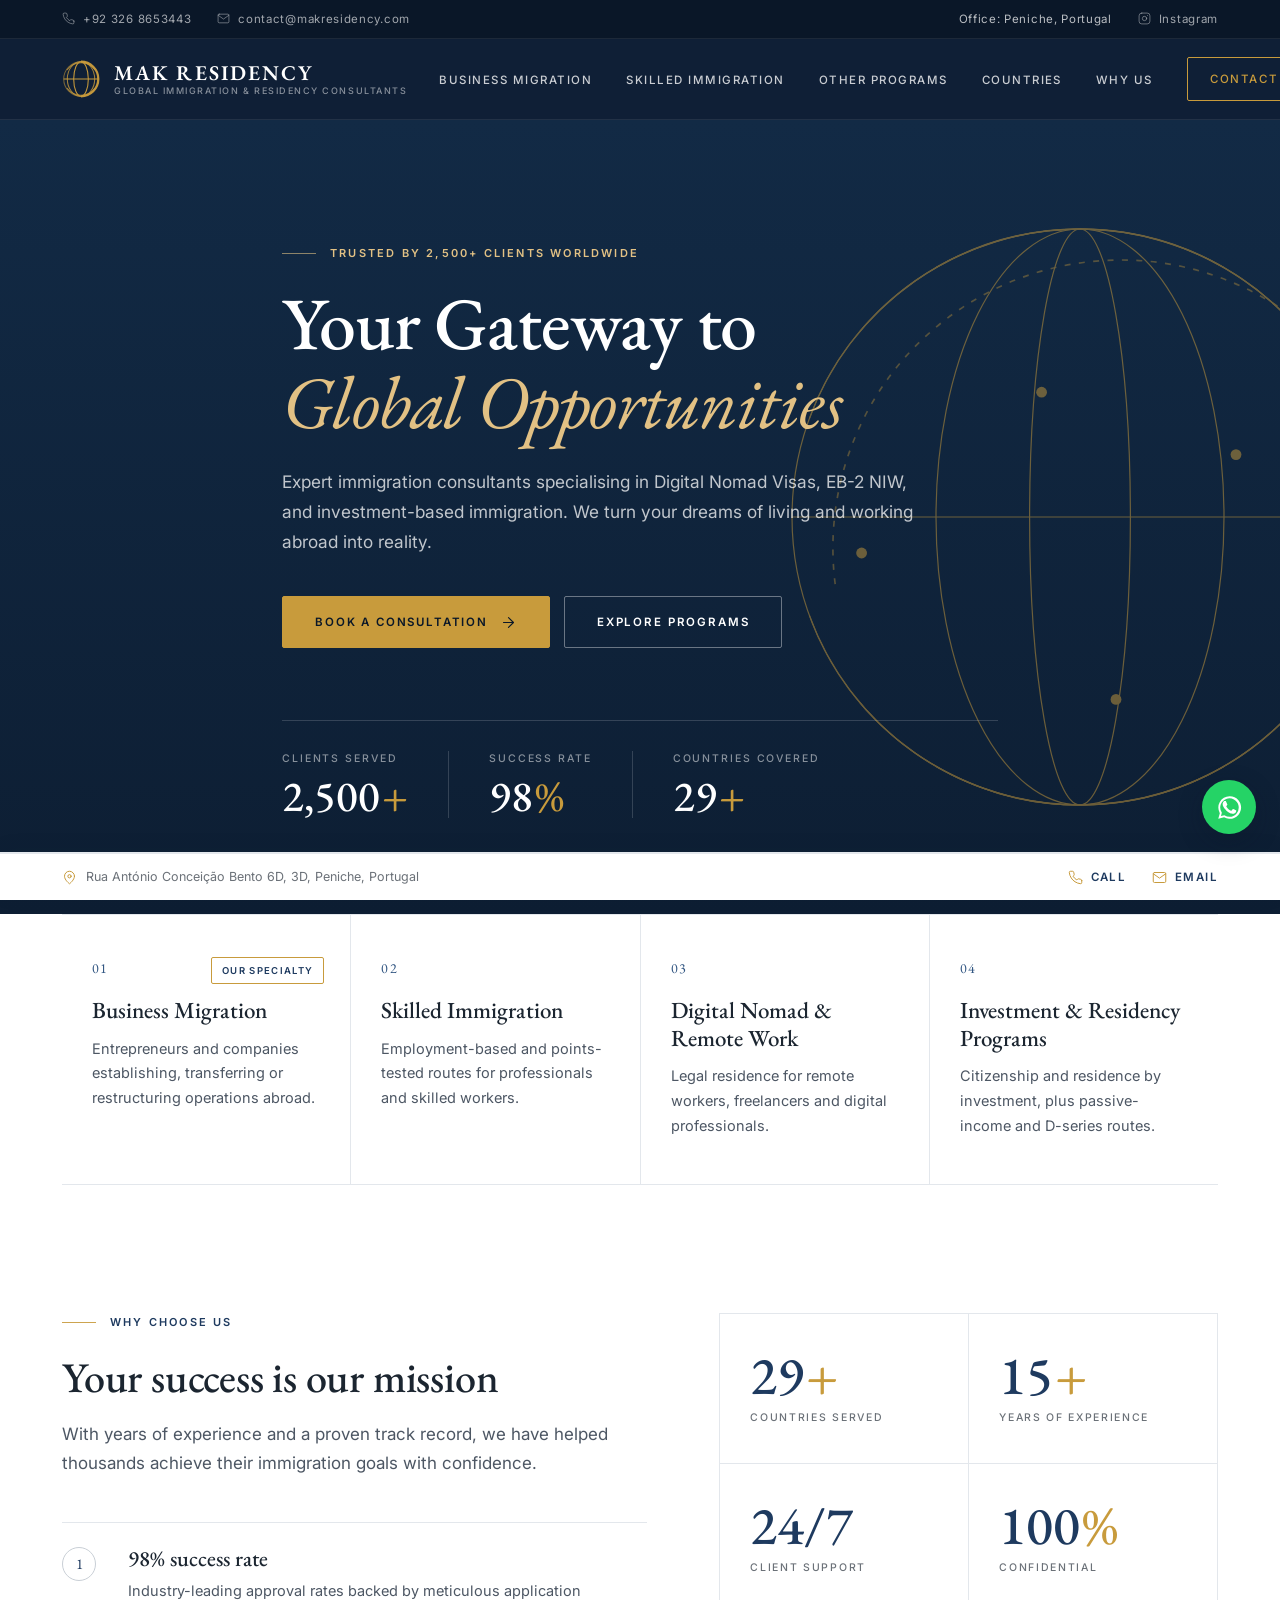
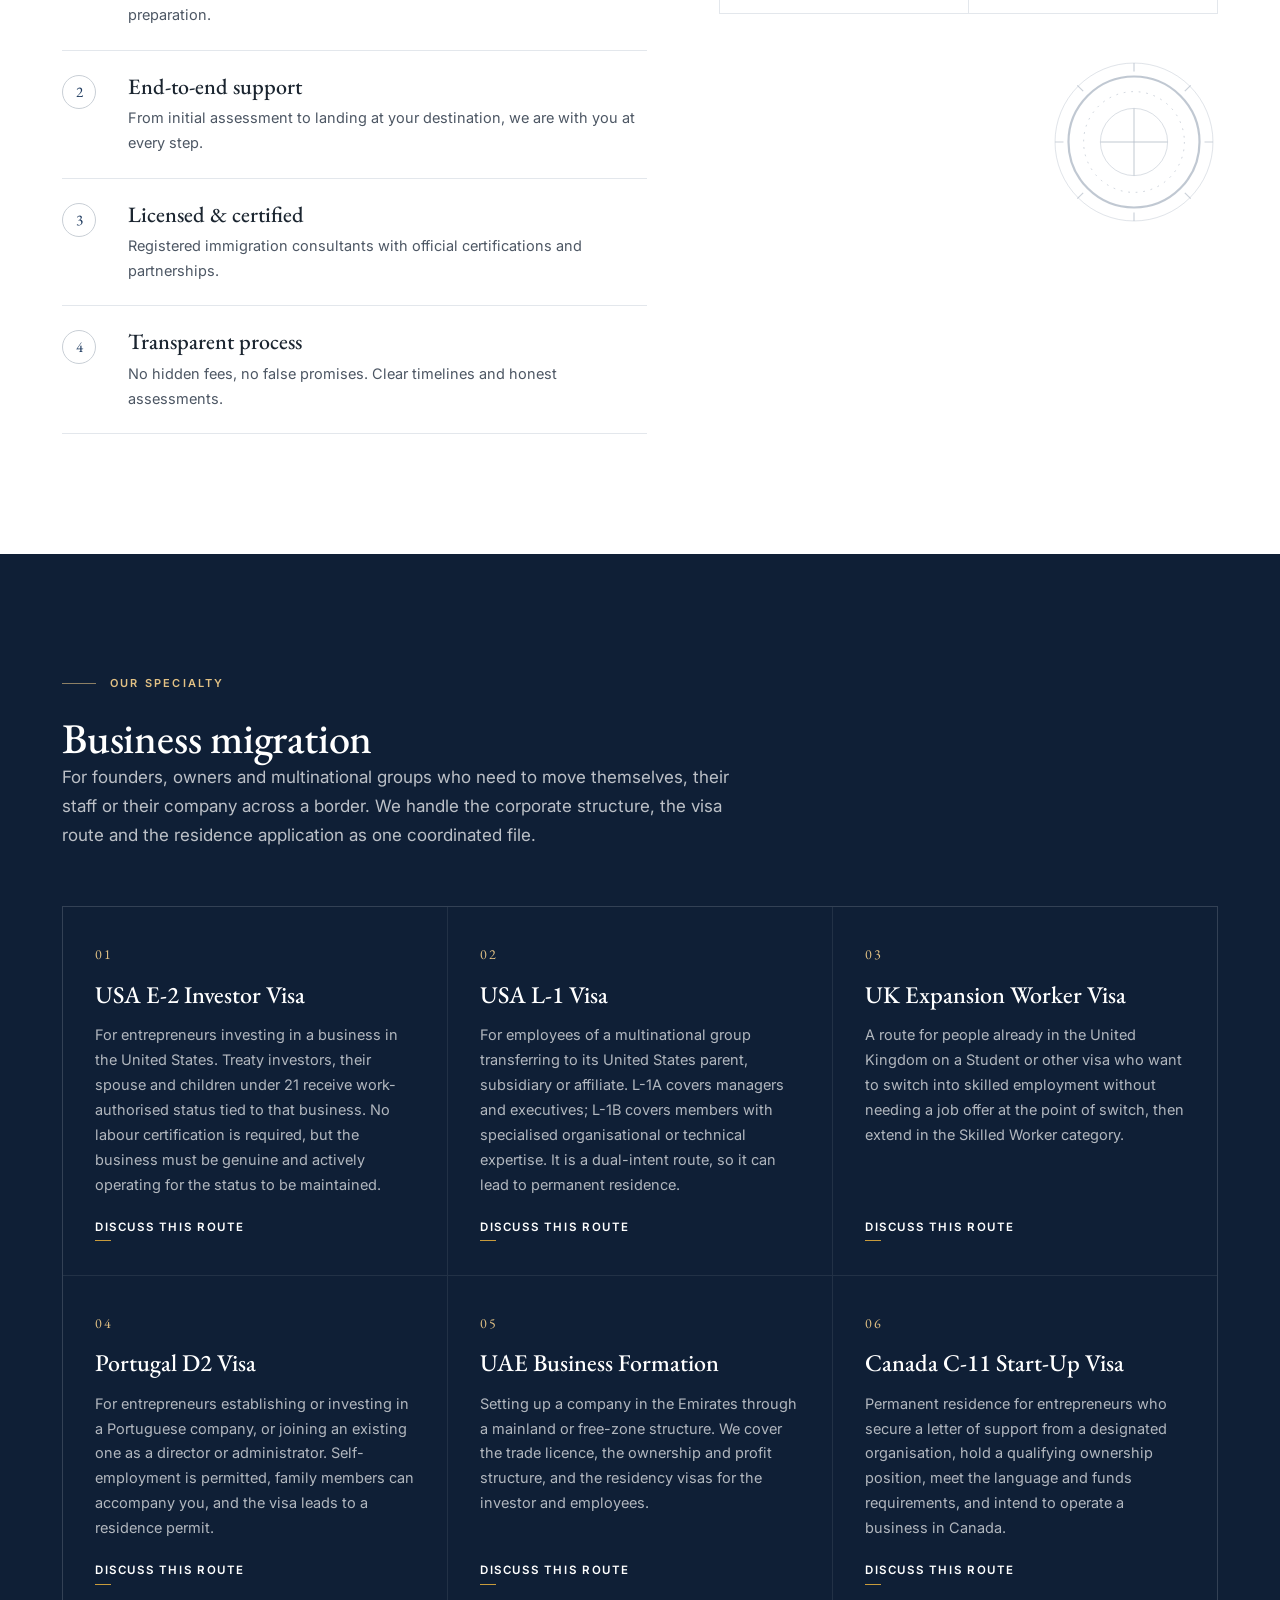
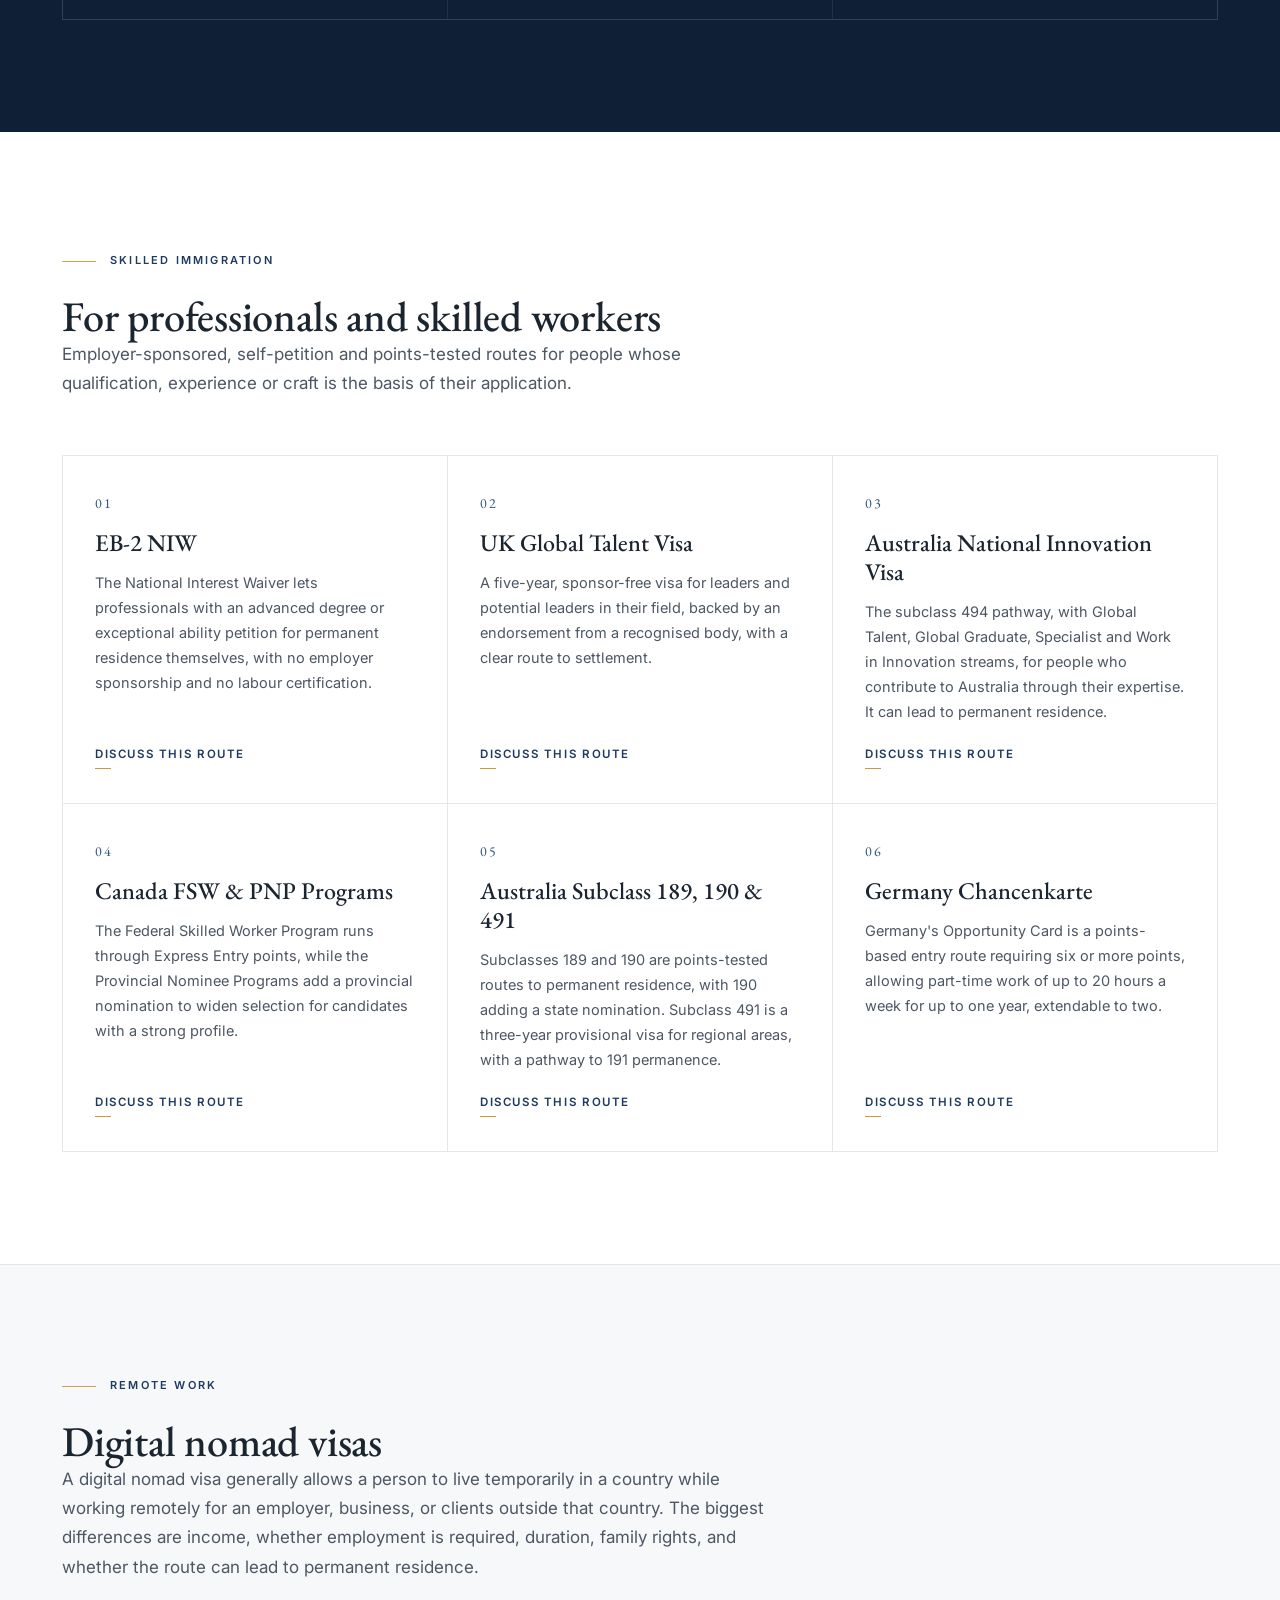
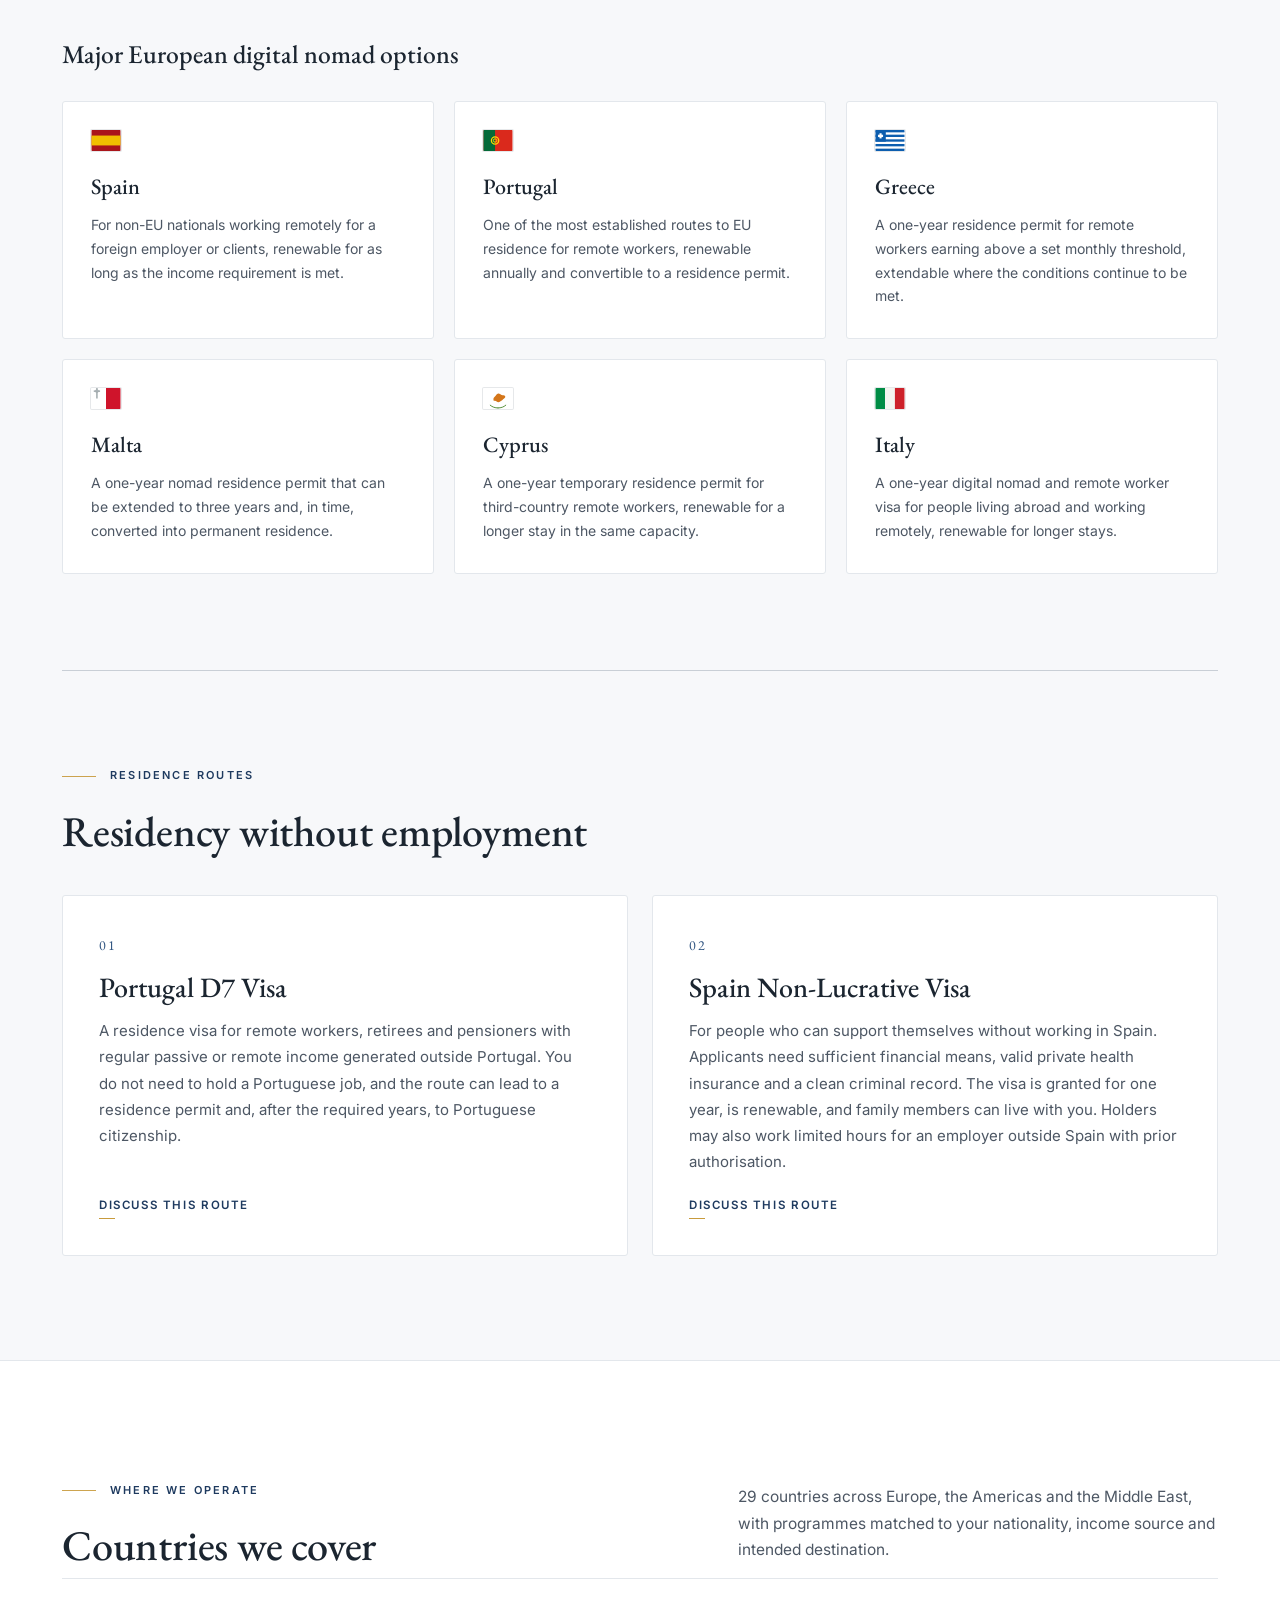
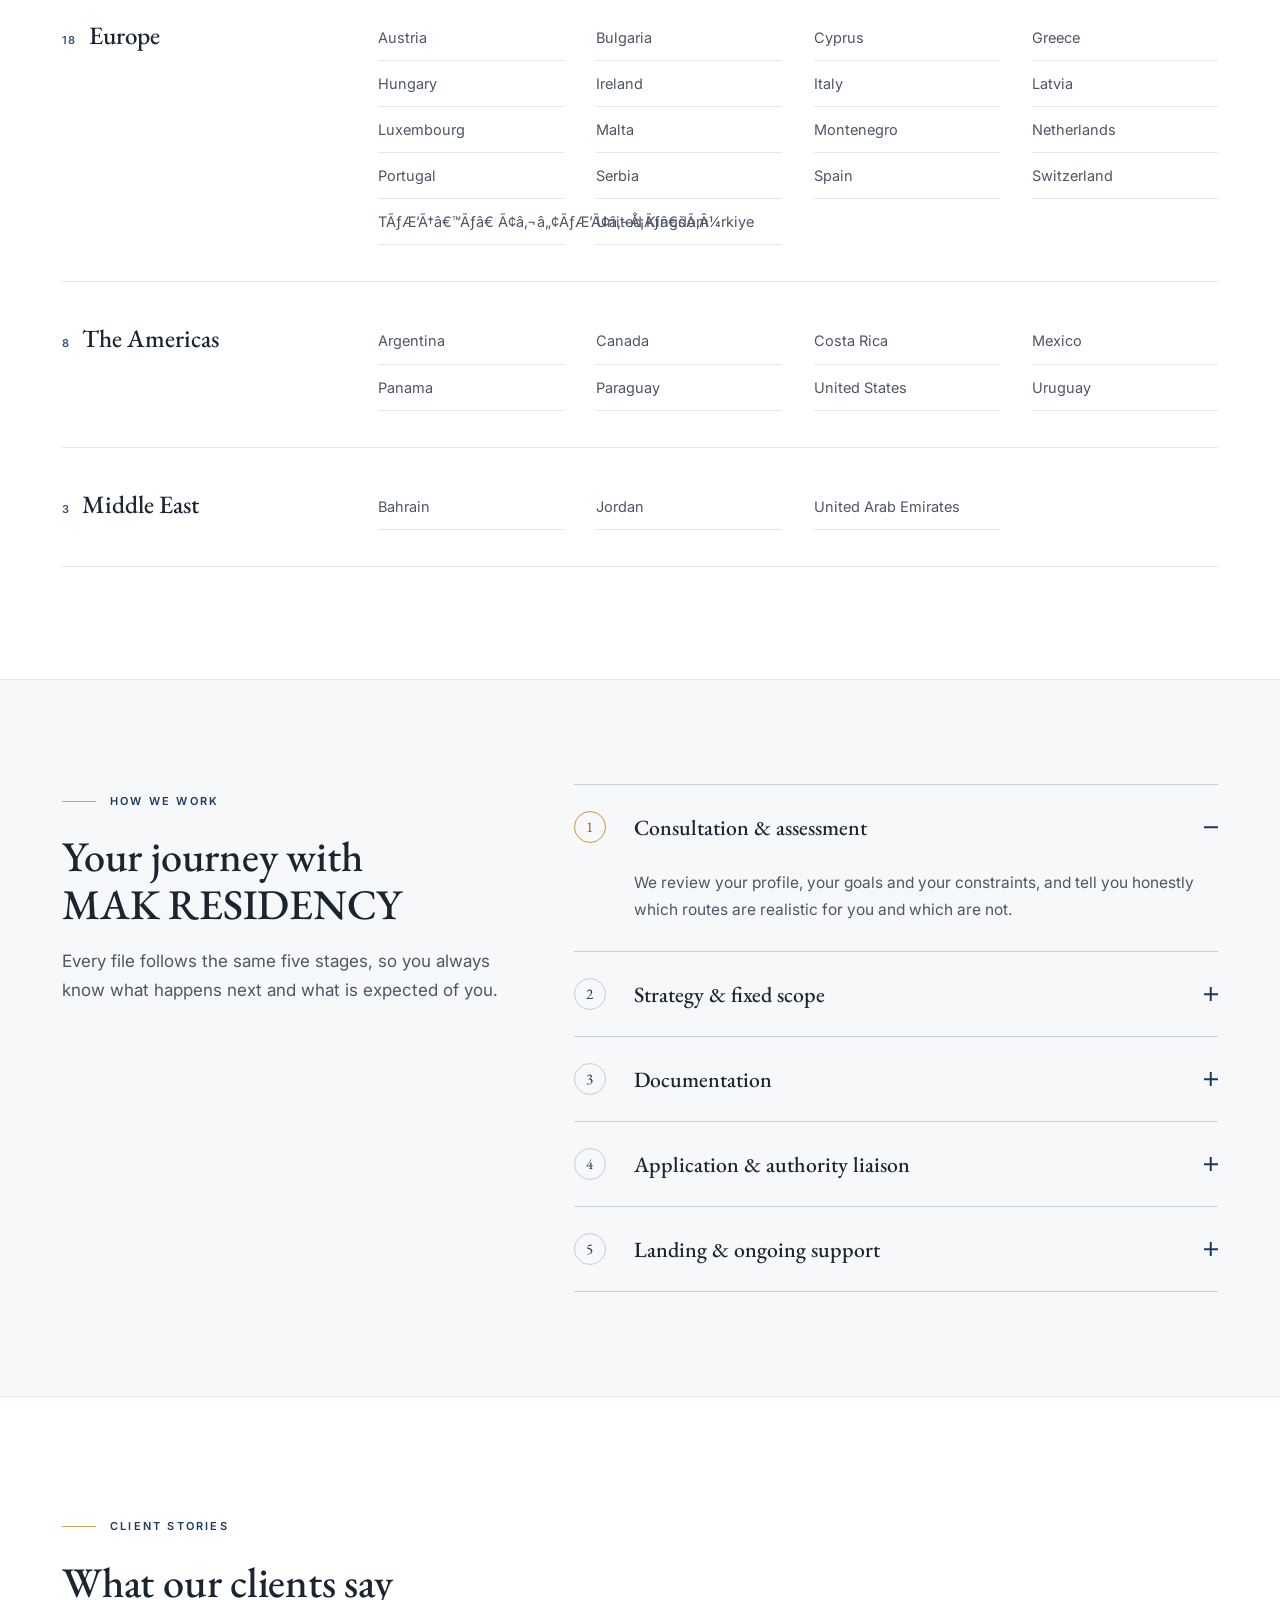
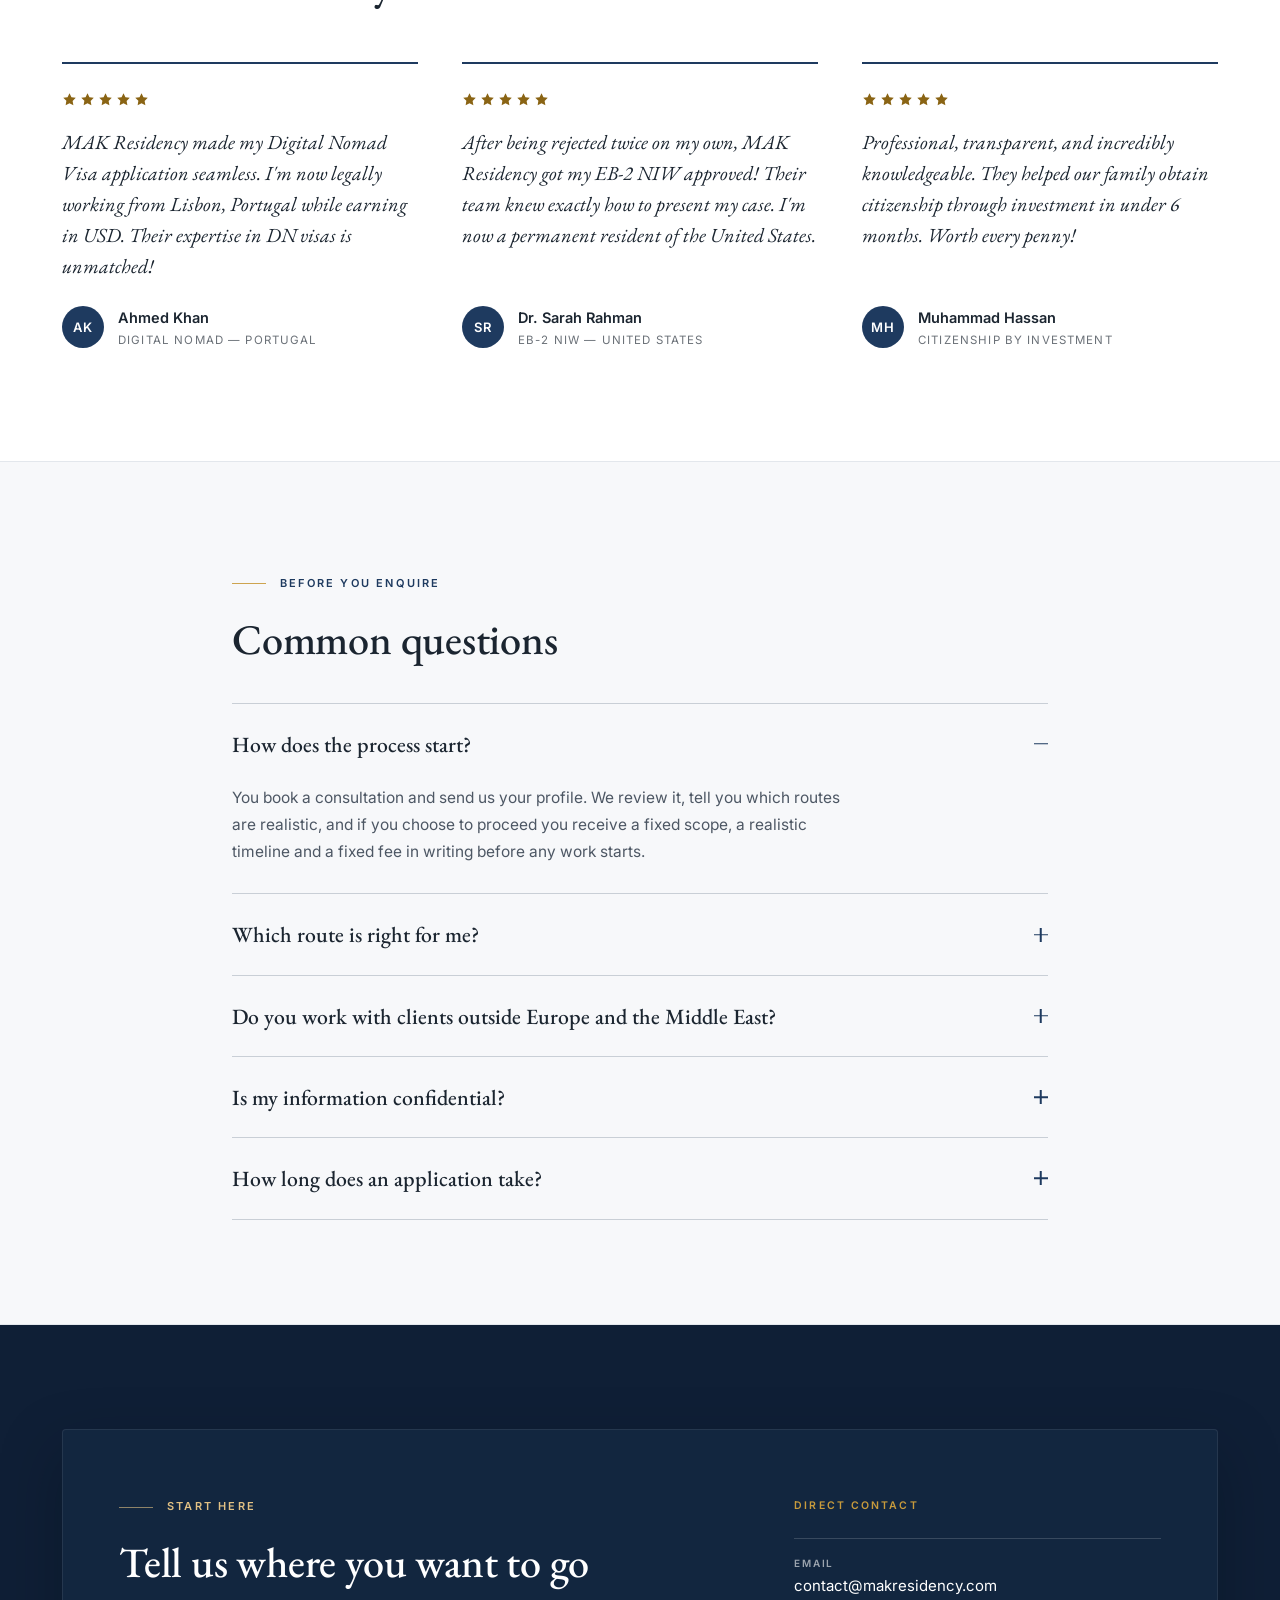
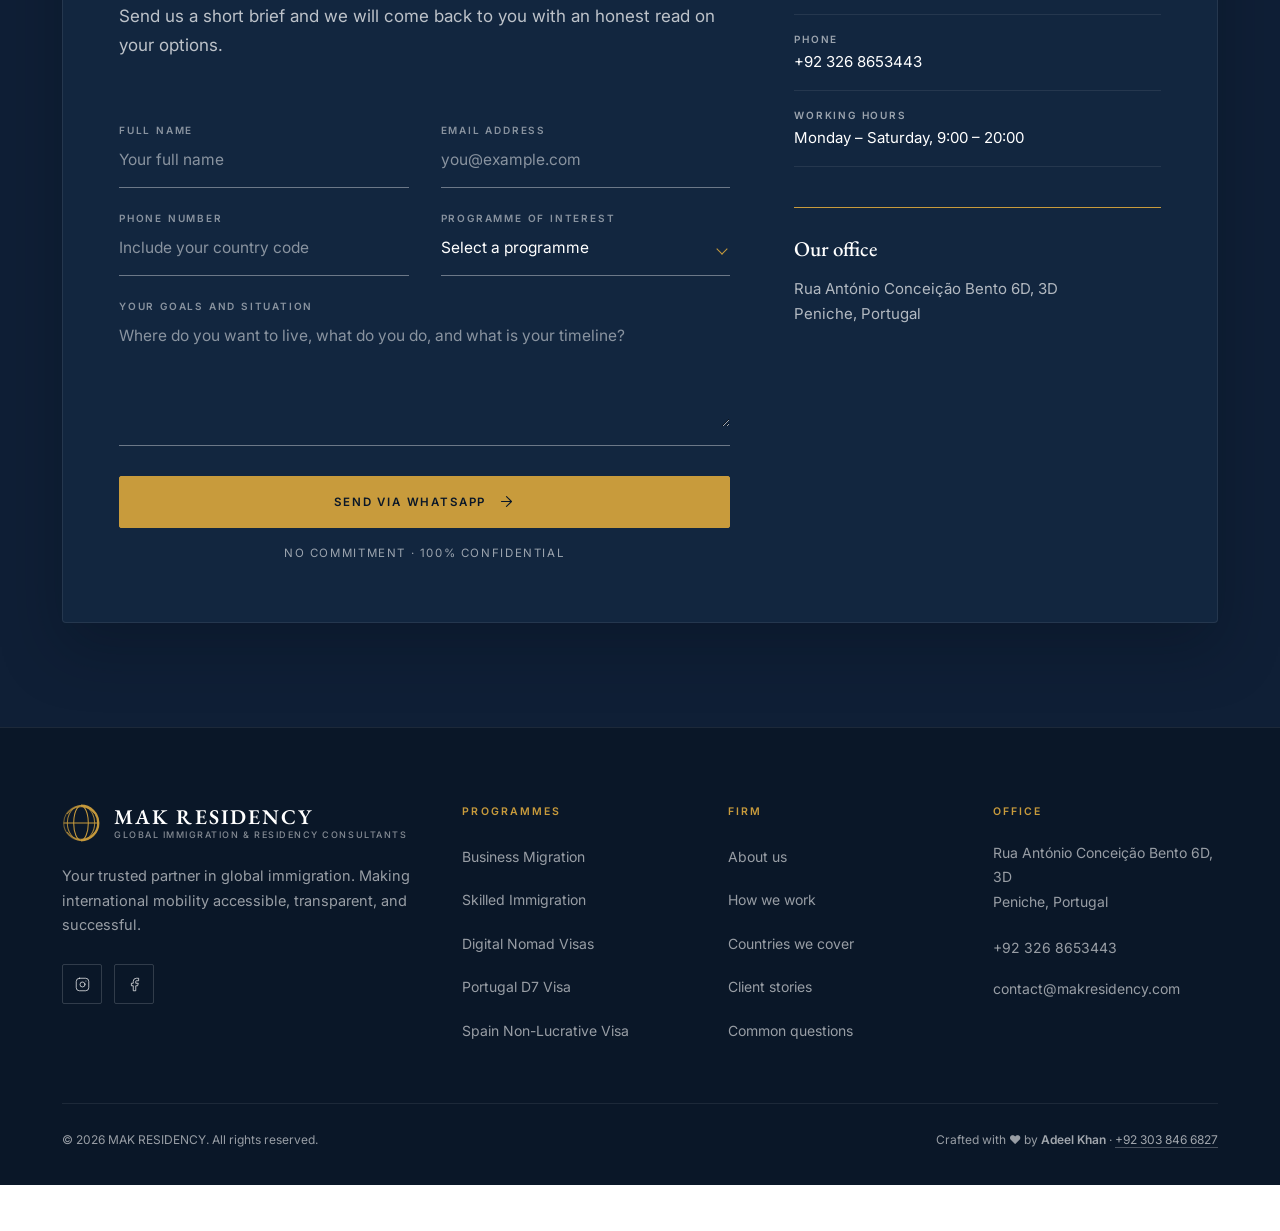
==== index.html @ 18092215 "Fix FAQ label wrapping and remove duplicate phone entry The FAQ triggers only had two children, so t" ====
<!DOCTYPE html>
<html lang="en">
<head>
    <meta charset="UTF-8">
    <meta name="viewport" content="width=device-width, initial-scale=1.0">

    <title>MAK RESIDENCY | Global Immigration &amp; Residency Consultants</title>
    <meta name="description" content="MAK RESIDENCY is a global immigration and residency consultancy. Business migration, skilled immigration, digital nomad visas and investment programmes across 29 countries.">
    <meta name="author" content="MAK RESIDENCY">
    <meta name="theme-color" content="#0f1f36">
    <link rel="canonical" href="https://makresidency.com/">

    <meta property="og:type" content="website">
    <meta property="og:site_name" content="MAK RESIDENCY">
    <meta property="og:title" content="MAK RESIDENCY | Global Immigration &amp; Residency Consultants">
    <meta property="og:description" content="Business migration, skilled immigration, digital nomad visas and investment programmes across 29 countries.">
    <meta property="og:url" content="https://makresidency.com/">
    <meta property="og:image" content="https://makresidency.com/assets/og-image.png">
    <meta property="og:image:width" content="1200">
    <meta property="og:image:height" content="630">
    <meta name="twitter:card" content="summary_large_image">
    <meta name="twitter:title" content="MAK RESIDENCY | Global Immigration &amp; Residency Consultants">
    <meta name="twitter:description" content="Business migration, skilled immigration, digital nomad visas and investment programmes across 29 countries.">
    <meta name="twitter:image" content="https://makresidency.com/assets/og-image.png">

    <link rel="preconnect" href="https://fonts.googleapis.com">
    <link rel="preconnect" href="https://fonts.gstatic.com" crossorigin>
    <link rel="stylesheet" href="https://fonts.googleapis.com/css2?family=EB+Garamond:ital,wght@0,400;0,500;0,600;0,700;1,400;1,500&family=Inter:wght@300;400;500;600;700&display=swap">
    <link rel="stylesheet" href="styles.css">
    <link rel="icon" type="image/svg+xml" href="data:image/svg+xml,%3Csvg xmlns='http://www.w3.org/2000/svg' viewBox='0 0 64 64'%3E%3Crect width='64' height='64' fill='%230F1F36'/%3E%3Cg fill='none' stroke='%23C89B3C' stroke-width='2.4'%3E%3Ccircle cx='32' cy='32' r='18'/%3E%3Cellipse cx='32' cy='32' rx='7.6' ry='18'/%3E%3Cpath d='M14 32h36'/%3E%3C/g%3E%3C/svg%3E">

    <script>document.documentElement.className += ' js';</script>
</head>
<body>

<a class="skip-link" href="#main">Skip to content</a>

<!-- ========================= Flag sprite ========================= -->
<svg class="svg-sprite" aria-hidden="true" focusable="false" xmlns="http://www.w3.org/2000/svg">
    <symbol id="flag-es" viewBox="0 0 28 20">
        <rect width="28" height="20" fill="#AA151B"/><rect y="5.3" width="28" height="9.4" fill="#F1BF00"/>
    </symbol>
    <symbol id="flag-pt" viewBox="0 0 28 20">
        <rect width="28" height="20" fill="#DA291C"/><rect width="11.2" height="20" fill="#046A38"/>
        <circle cx="11.2" cy="10" r="3.5" fill="none" stroke="#FFD700" stroke-width="1.2"/>
        <circle cx="11.2" cy="10" r="1.6" fill="none" stroke="#FFD700" stroke-width=".9"/>
    </symbol>
    <symbol id="flag-gr" viewBox="0 0 28 20">
        <rect width="28" height="20" fill="#FFFFFF"/>
        <g fill="#0D5EAF">
            <rect y="0" width="28" height="2.23"/><rect y="4.44" width="28" height="2.23"/>
            <rect y="8.89" width="28" height="2.23"/><rect y="13.33" width="28" height="2.23"/>
            <rect y="17.78" width="28" height="2.22"/><rect width="10" height="11.11"/>
        </g>
        <rect x="4" y="3.11" width="2" height="4.89" fill="#FFFFFF"/>
        <rect x="2.61" y="4.5" width="4.78" height="2.22" fill="#FFFFFF"/>
    </symbol>
    <symbol id="flag-mt" viewBox="0 0 28 20">
        <rect width="14" height="20" fill="#FFFFFF"/><rect x="14" width="14" height="20" fill="#CF142B"/>
        <g fill="#A5AEB1"><rect x="4.6" width="1.5" height="10"/><rect x="2.35" y="2.25" width="6" height="1.5"/></g>
        <circle cx="5.35" cy="3" r="1.45" fill="none" stroke="#A5AEB1" stroke-width=".7"/>
    </symbol>
    <symbol id="flag-cy" viewBox="0 0 28 20">
        <rect width="28" height="20" fill="#FFFFFF"/>
        <path d="M10.1 12.4c-.9-1.5-.5-3.3 1-4.3 1.1-.8 1.2-2 2.6-2.6 1.5-.6 2.4.7 3.7 1.2 1.2.5 2.6-.1 3.3 1 .6 1-.1 2-.9 2.4-1 .5-1.2 1.4-2.2 1.9-1.1.5-2 1.5-3.2 1.5-1.4 0-2-1.3-3.4-1.4-.3 0-.6.1-.9.3z" fill="#D4761A"/>
        <g fill="none" stroke="#4E8B31" stroke-width=".9" stroke-linecap="round">
            <path d="M6.6 16.4c2 1.7 4.4 2.6 7.4 2.6"/><path d="M21.4 16.4c-2 1.7-4.4 2.6-7.4 2.6"/>
        </g>
    </symbol>
    <symbol id="flag-it" viewBox="0 0 28 20">
        <rect width="9.34" height="20" fill="#008C45"/><rect x="9.33" width="9.34" height="20" fill="#F4F5F0"/><rect x="18.67" width="9.33" height="20" fill="#CD212A"/>
    </symbol>
</svg>

<!-- ========================= Header ========================= -->
<header class="site-header" id="siteHeader">
    <div class="utility-bar">
        <div class="container utility-inner">
            <div class="utility-group">
                <a class="utility-link" href="tel:+923268653443">
                    <svg class="icon" viewBox="0 0 24 24" aria-hidden="true" focusable="false"><path d="M22 16.92v3a2 2 0 0 1-2.18 2 19.79 19.79 0 0 1-8.63-3.07 19.5 19.5 0 0 1-6-6 19.79 19.79 0 0 1-3.07-8.67A2 2 0 0 1 4.11 2h3a2 2 0 0 1 2 1.72c.13.96.36 1.9.7 2.81a2 2 0 0 1-.45 2.11L8.09 9.91a16 16 0 0 0 6 6l1.27-1.27a2 2 0 0 1 2.11-.45c.91.34 1.85.57 2.81.7A2 2 0 0 1 22 16.92z"/></svg>
                    <span>+92 326 8653443</span>
                </a>
                <a class="utility-link" href="mailto:contact@makresidency.com">
                    <svg class="icon" viewBox="0 0 24 24" aria-hidden="true" focusable="false"><path d="M4 4h16c1.1 0 2 .9 2 2v12c0 1.1-.9 2-2 2H4c-1.1 0-2-.9-2-2V6c0-1.1.9-2 2-2z"/><path d="M22 6l-10 7L2 6"/></svg>
                    <span>contact@makresidency.com</span>
                </a>
            </div>
            <div class="utility-group utility-group--end">
                <span class="utility-note">Office: Peniche, Portugal</span>
                <a class="utility-link" href="https://www.instagram.com/makresidency12/" target="_blank" rel="noopener noreferrer">
                    <svg class="icon" viewBox="0 0 24 24" aria-hidden="true" focusable="false"><rect x="2" y="2" width="20" height="20" rx="5"/><path d="M16 11.4A4 4 0 1 1 12.6 8a4 4 0 0 1 3.4 3.4z"/><path d="M17.5 6.5h.01"/></svg>
                    <span>Instagram</span>
                </a>
            </div>
        </div>
    </div>

    <div class="nav-bar">
        <div class="container nav-inner">
            <a class="brand" href="#top" aria-label="MAK RESIDENCY home">
                <span class="brand-mark" aria-hidden="true">
                    <svg viewBox="0 0 40 40" focusable="false">
                        <circle cx="20" cy="20" r="18.2" fill="none" stroke="currentColor" stroke-width="1.1" opacity=".55"/>
                        <ellipse cx="20" cy="20" rx="7.7" ry="18.2" fill="none" stroke="currentColor" stroke-width="1.1"/>
                        <ellipse cx="20" cy="20" rx="14.4" ry="18.2" fill="none" stroke="currentColor" stroke-width="1.1" opacity=".8"/>
                        <path d="M1.8 20h36.4" stroke="currentColor" stroke-width="1.1"/>
                        <path d="M5.2 10.6a18.2 18.2 0 0 1 29.6 0" fill="none" stroke="currentColor" stroke-width="1.1" opacity=".8"/>
                        <path d="M5.2 29.4a18.2 18.2 0 0 0 29.6 0" fill="none" stroke="currentColor" stroke-width="1.1" opacity=".8"/>
                        <path d="M20 1.8A18.2 18.2 0 0 1 20 38.2" fill="none" stroke="currentColor" stroke-width="2.4" opacity=".95"/>
                    </svg>
                </span>
                <span class="brand-text">
                    <span class="brand-name">MAK RESIDENCY</span>
                    <span class="brand-sub">Global Immigration &amp; Residency Consultants</span>
                </span>
            </a>

            <nav class="primary-nav" id="primaryNav" aria-label="Primary">
                <ul class="nav-list">
                    <li><a href="#business-migration">Business Migration</a></li>
                    <li><a href="#skilled-immigration">Skilled Immigration</a></li>
                    <li><a href="#other-programs">Other Programs</a></li>
                    <li><a href="#countries">Countries</a></li>
                    <li><a href="#why-us">Why Us</a></li>
                    <li><a href="#contact" class="nav-cta">Contact</a></li>
                </ul>
            </nav>

            <button class="nav-toggle" id="navToggle" type="button" aria-expanded="false" aria-controls="primaryNav">
                <span class="nav-toggle-box" aria-hidden="true"><i></i><i></i></span>
                <span class="nav-toggle-text">Menu</span>
            </button>
        </div>
    </div>
</header>

<main id="main">
<span id="top"></span>

<!-- ========================= Hero ========================= -->
<section class="hero" aria-labelledby="hero-title">
    <div class="hero-art" aria-hidden="true">
        <svg class="globe" viewBox="0 0 600 600" focusable="false">
            <g fill="none" stroke="currentColor" stroke-width="1">
                <circle cx="300" cy="300" r="240"/>
                <ellipse cx="300" cy="300" rx="120" ry="240"/>
                <ellipse cx="300" cy="300" rx="42" ry="240"/>
                <path d="M74.5 218A240 240 0 0 1 525.5 218"/>
                <path d="M116 146A240 240 0 0 1 484 146"/>
                <path d="M180 92A240 240 0 0 1 420 92"/>
                <path d="M74.5 382A240 240 0 0 0 525.5 382"/>
                <path d="M116 454A240 240 0 0 0 484 454"/>
                <path d="M180 508A240 240 0 0 0 420 508"/>
                <path d="M60 300h480"/>
            </g>
            <g class="globe-route" fill="none" stroke="currentColor" stroke-width="1.4" stroke-dasharray="5 7">
                <path d="M96 356A240 240 0 0 1 470 128"/>
            </g>
            <g class="globe-pins" fill="currentColor">
                <circle cx="118" cy="330" r="4.5"/>
                <circle cx="268" cy="196" r="4.5"/>
                <circle cx="430" cy="248" r="4.5"/>
                <circle cx="330" cy="452" r="4.5"/>
            </g>
        </svg>
    </div>

    <div class="container hero-inner">
        <p class="eyebrow eyebrow--light">
            <span class="eyebrow-rule" aria-hidden="true"></span>
            Trusted by 2,500+ clients worldwide
        </p>
        <h1 class="hero-title" id="hero-title">Your Gateway to <em>Global Opportunities</em></h1>
        <p class="hero-lede">Expert immigration consultants specialising in Digital Nomad Visas, EB-2 NIW, and investment-based immigration. We turn your dreams of living and working abroad into reality.</p>
        <div class="hero-actions">
            <a class="btn btn-primary" href="#contact">
                <span>Book a Consultation</span>
                <svg class="btn-arrow" viewBox="0 0 24 24" aria-hidden="true" focusable="false"><path d="M5 12h14M12 5l7 7-7 7"/></svg>
            </a>
            <a class="btn btn-outline" href="#business-migration">
                <span>Explore Programs</span>
            </a>
        </div>

        <dl class="hero-stats">
            <div class="hero-stat">
                <dt>Clients served</dt>
                <dd><span class="stat-number" data-target="2500">2,500</span><span class="stat-suffix">+</span></dd>
            </div>
            <div class="hero-stat">
                <dt>Success rate</dt>
                <dd><span class="stat-number" data-target="98">98</span><span class="stat-suffix">%</span></dd>
            </div>
            <div class="hero-stat">
                <dt>Countries covered</dt>
                <dd><span class="stat-number" data-target="29">29</span><span class="stat-suffix">+</span></dd>
            </div>
        </dl>
    </div>
</section>

<!-- ========================= Expertise strip ========================= -->
<section class="expertise" aria-label="Areas of expertise">
    <div class="container">
        <ul class="expertise-grid">
            <li class="expertise-item">
                <span class="expertise-index">01</span>
                <h2 class="expertise-title">Business Migration</h2>
                <p>Entrepreneurs and companies establishing, transferring or restructuring operations abroad.</p>
                <span class="expertise-flag">Our specialty</span>
            </li>
            <li class="expertise-item">
                <span class="expertise-index">02</span>
                <h2 class="expertise-title">Skilled Immigration</h2>
                <p>Employment-based and points-tested routes for professionals and skilled workers.</p>
            </li>
            <li class="expertise-item">
                <span class="expertise-index">03</span>
                <h2 class="expertise-title">Digital Nomad &amp; Remote Work</h2>
                <p>Legal residence for remote workers, freelancers and digital professionals.</p>
            </li>
            <li class="expertise-item">
                <span class="expertise-index">04</span>
                <h2 class="expertise-title">Investment &amp; Residency Programs</h2>
                <p>Citizenship and residence by investment, plus passive-income and D-series routes.</p>
            </li>
        </ul>
    </div>
</section>

<!-- ========================= Why Us ========================= -->
<section class="why" id="why-us" aria-labelledby="why-title">
    <div class="container">
        <div class="split">
            <div class="split-body">
                <p class="eyebrow"><span class="eyebrow-rule" aria-hidden="true"></span>Why choose us</p>
                <h2 class="section-title" id="why-title">Your success is our mission</h2>
                <p class="section-lede">With years of experience and a proven track record, we have helped thousands achieve their immigration goals with confidence.</p>

                <ol class="feature-list">
                    <li class="feature-item">
                        <span class="feature-num" aria-hidden="true">1</span>
                        <div>
                            <h3 class="feature-title">98% success rate</h3>
                            <p class="feature-text">Industry-leading approval rates backed by meticulous application preparation.</p>
                        </div>
                    </li>
                    <li class="feature-item">
                        <span class="feature-num" aria-hidden="true">2</span>
                        <div>
                            <h3 class="feature-title">End-to-end support</h3>
                            <p class="feature-text">From initial assessment to landing at your destination, we are with you at every step.</p>
                        </div>
                    </li>
                    <li class="feature-item">
                        <span class="feature-num" aria-hidden="true">3</span>
                        <div>
                            <h3 class="feature-title">Licensed &amp; certified</h3>
                            <p class="feature-text">Registered immigration consultants with official certifications and partnerships.</p>
                        </div>
                    </li>
                    <li class="feature-item">
                        <span class="feature-num" aria-hidden="true">4</span>
                        <div>
                            <h3 class="feature-title">Transparent process</h3>
                            <p class="feature-text">No hidden fees, no false promises. Clear timelines and honest assessments.</p>
                        </div>
                    </li>
                </ol>
            </div>

            <aside class="split-aside" aria-label="Firm at a glance">
                <div class="stat-board">
                    <div class="stat-cell">
                        <span class="stat-value">29<span class="stat-suffix">+</span></span>
                        <span class="stat-caption">Countries served</span>
                    </div>
                    <div class="stat-cell">
                        <span class="stat-value">15<span class="stat-suffix">+</span></span>
                        <span class="stat-caption">Years of experience</span>
                    </div>
                    <div class="stat-cell">
                        <span class="stat-value">24/7</span>
                        <span class="stat-caption">Client support</span>
                    </div>
                    <div class="stat-cell">
                        <span class="stat-value">100<span class="stat-suffix">%</span></span>
                        <span class="stat-caption">Confidential</span>
                    </div>
                </div>
                <div class="seal" aria-hidden="true">
                    <svg viewBox="0 0 200 200" focusable="false">
                        <g fill="none" stroke="currentColor">
                            <circle cx="100" cy="100" r="94" stroke-width="1" opacity=".5"/>
                            <circle cx="100" cy="100" r="78" stroke-width="2.6" opacity=".85"/>
                            <circle cx="100" cy="100" r="60" stroke-width="1" stroke-dasharray="2 7" opacity=".8"/>
                            <circle cx="100" cy="100" r="40" stroke-width="1" opacity=".6"/>
                            <path d="M100 60v80M60 100h80"/>
                        </g>
                        <g class="seal-ticks" stroke="currentColor" stroke-width="1.4" opacity=".7">
                            <path d="M100 6v10M100 184v10M6 100h10M184 100h10"/>
                            <path d="M32.5 32.5l7 7M160.5 160.5l7 7M167.5 32.5l-7 7M39.5 160.5l-7 7"/>
                        </g>
                    </svg>
                </div>
            </aside>
        </div>
    </div>
</section>

<!-- ========================= Business Migration ========================= -->
<section class="programs programs--navy" id="business-migration" aria-labelledby="bm-title">
    <div class="container">
        <header class="section-head">
            <p class="eyebrow eyebrow--light"><span class="eyebrow-rule" aria-hidden="true"></span>Our specialty</p>
            <h2 class="section-title section-title--light" id="bm-title">Business migration</h2>
            <p class="section-lede section-lede--light">For founders, owners and multinational groups who need to move themselves, their staff or their company across a border. We handle the corporate structure, the visa route and the residence application as one coordinated file.</p>
        </header>

        <ul class="program-grid">
            <li class="program-card reveal">
                <span class="program-num">01</span>
                <h3 class="program-title">USA E-2 Investor Visa</h3>
                <p>For entrepreneurs investing in a business in the United States. Treaty investors, their spouse and children under 21 receive work-authorised status tied to that business. No labour certification is required, but the business must be genuine and actively operating for the status to be maintained.</p>
                <a class="text-link" href="#contact"><span>Discuss this route</span></a>
            </li>
            <li class="program-card reveal">
                <span class="program-num">02</span>
                <h3 class="program-title">USA L-1 Visa</h3>
                <p>For employees of a multinational group transferring to its United States parent, subsidiary or affiliate. L-1A covers managers and executives; L-1B covers members with specialised organisational or technical expertise. It is a dual-intent route, so it can lead to permanent residence.</p>
                <a class="text-link" href="#contact"><span>Discuss this route</span></a>
            </li>
            <li class="program-card reveal">
                <span class="program-num">03</span>
                <h3 class="program-title">UK Expansion Worker Visa</h3>
                <p>A route for people already in the United Kingdom on a Student or other visa who want to switch into skilled employment without needing a job offer at the point of switch, then extend in the Skilled Worker category.</p>
                <a class="text-link" href="#contact"><span>Discuss this route</span></a>
            </li>
            <li class="program-card reveal">
                <span class="program-num">04</span>
                <h3 class="program-title">Portugal D2 Visa</h3>
                <p>For entrepreneurs establishing or investing in a Portuguese company, or joining an existing one as a director or administrator. Self-employment is permitted, family members can accompany you, and the visa leads to a residence permit.</p>
                <a class="text-link" href="#contact"><span>Discuss this route</span></a>
            </li>
            <li class="program-card reveal">
                <span class="program-num">05</span>
                <h3 class="program-title">UAE Business Formation</h3>
                <p>Setting up a company in the Emirates through a mainland or free-zone structure. We cover the trade licence, the ownership and profit structure, and the residency visas for the investor and employees.</p>
                <a class="text-link" href="#contact"><span>Discuss this route</span></a>
            </li>
            <li class="program-card reveal">
                <span class="program-num">06</span>
                <h3 class="program-title">Canada C-11 Start-Up Visa</h3>
                <p>Permanent residence for entrepreneurs who secure a letter of support from a designated organisation, hold a qualifying ownership position, meet the language and funds requirements, and intend to operate a business in Canada.</p>
                <a class="text-link" href="#contact"><span>Discuss this route</span></a>
            </li>
        </ul>
    </div>
</section>

<!-- ========================= Skilled Immigration ========================= -->
<section class="programs" id="skilled-immigration" aria-labelledby="si-title">
    <div class="container">
        <header class="section-head">
            <p class="eyebrow"><span class="eyebrow-rule" aria-hidden="true"></span>Skilled immigration</p>
            <h2 class="section-title" id="si-title">For professionals and skilled workers</h2>
            <p class="section-lede">Employer-sponsored, self-petition and points-tested routes for people whose qualification, experience or craft is the basis of their application.</p>
        </header>

        <ul class="program-grid">
            <li class="program-card reveal">
                <span class="program-num">01</span>
                <h3 class="program-title">EB-2 NIW</h3>
                <p>The National Interest Waiver lets professionals with an advanced degree or exceptional ability petition for permanent residence themselves, with no employer sponsorship and no labour certification.</p>
                <a class="text-link" href="#contact"><span>Discuss this route</span></a>
            </li>
            <li class="program-card reveal">
                <span class="program-num">02</span>
                <h3 class="program-title">UK Global Talent Visa</h3>
                <p>A five-year, sponsor-free visa for leaders and potential leaders in their field, backed by an endorsement from a recognised body, with a clear route to settlement.</p>
                <a class="text-link" href="#contact"><span>Discuss this route</span></a>
            </li>
            <li class="program-card reveal">
                <span class="program-num">03</span>
                <h3 class="program-title">Australia National Innovation Visa</h3>
                <p>The subclass 494 pathway, with Global Talent, Global Graduate, Specialist and Work in Innovation streams, for people who contribute to Australia through their expertise. It can lead to permanent residence.</p>
                <a class="text-link" href="#contact"><span>Discuss this route</span></a>
            </li>
            <li class="program-card reveal">
                <span class="program-num">04</span>
                <h3 class="program-title">Canada FSW &amp; PNP Programs</h3>
                <p>The Federal Skilled Worker Program runs through Express Entry points, while the Provincial Nominee Programs add a provincial nomination to widen selection for candidates with a strong profile.</p>
                <a class="text-link" href="#contact"><span>Discuss this route</span></a>
            </li>
            <li class="program-card reveal">
                <span class="program-num">05</span>
                <h3 class="program-title">Australia Subclass 189, 190 &amp; 491</h3>
                <p>Subclasses 189 and 190 are points-tested routes to permanent residence, with 190 adding a state nomination. Subclass 491 is a three-year provisional visa for regional areas, with a pathway to 191 permanence.</p>
                <a class="text-link" href="#contact"><span>Discuss this route</span></a>
            </li>
            <li class="program-card reveal">
                <span class="program-num">06</span>
                <h3 class="program-title">Germany Chancenkarte</h3>
                <p>Germany's Opportunity Card is a points-based entry route requiring six or more points, allowing part-time work of up to 20 hours a week for up to one year, extendable to two.</p>
                <a class="text-link" href="#contact"><span>Discuss this route</span></a>
            </li>
        </ul>
    </div>
</section>

<!-- ========================= Other Programs ========================= -->
<section class="band" id="other-programs" aria-labelledby="op-title">
    <div class="container">

        <!-- Digital Nomad -->
        <article class="nomad">
            <div class="nomad-head">
                <p class="eyebrow"><span class="eyebrow-rule" aria-hidden="true"></span>Remote work</p>
                <h2 class="section-title" id="op-title">Digital nomad visas</h2>
                <p class="section-lede">A digital nomad visa generally allows a person to live temporarily in a country while working remotely for an employer, business, or clients outside that country. The biggest differences are income, whether employment is required, duration, family rights, and whether the route can lead to permanent residence.</p>
            </div>

            <h3 class="subhead">Major European digital nomad options</h3>
            <ul class="country-card-grid">
                <li class="country-card reveal">
                    <svg class="flag" viewBox="0 0 28 20" aria-hidden="true" focusable="false"><use href="#flag-es"/></svg>
                    <h4>Spain</h4>
                    <p>For non-EU nationals working remotely for a foreign employer or clients, renewable for as long as the income requirement is met.</p>
                </li>
                <li class="country-card reveal">
                    <svg class="flag" viewBox="0 0 28 20" aria-hidden="true" focusable="false"><use href="#flag-pt"/></svg>
                    <h4>Portugal</h4>
                    <p>One of the most established routes to EU residence for remote workers, renewable annually and convertible to a residence permit.</p>
                </li>
                <li class="country-card reveal">
                    <svg class="flag" viewBox="0 0 28 20" aria-hidden="true" focusable="false"><use href="#flag-gr"/></svg>
                    <h4>Greece</h4>
                    <p>A one-year residence permit for remote workers earning above a set monthly threshold, extendable where the conditions continue to be met.</p>
                </li>
                <li class="country-card reveal">
                    <svg class="flag" viewBox="0 0 28 20" aria-hidden="true" focusable="false"><use href="#flag-mt"/></svg>
                    <h4>Malta</h4>
                    <p>A one-year nomad residence permit that can be extended to three years and, in time, converted into permanent residence.</p>
                </li>
                <li class="country-card reveal">
                    <svg class="flag" viewBox="0 0 28 20" aria-hidden="true" focusable="false"><use href="#flag-cy"/></svg>
                    <h4>Cyprus</h4>
                    <p>A one-year temporary residence permit for third-country remote workers, renewable for a longer stay in the same capacity.</p>
                </li>
                <li class="country-card reveal">
                    <svg class="flag" viewBox="0 0 28 20" aria-hidden="true" focusable="false"><use href="#flag-it"/></svg>
                    <h4>Italy</h4>
                    <p>A one-year digital nomad and remote worker visa for people living abroad and working remotely, renewable for longer stays.</p>
                </li>
            </ul>
        </article>

        <!-- Residence programs -->
        <article class="residency">
            <header class="section-head section-head--left">
                <p class="eyebrow"><span class="eyebrow-rule" aria-hidden="true"></span>Residence routes</p>
                <h2 class="section-title">Residency without employment</h2>
            </header>
            <ul class="residency-grid">
                <li class="residency-card reveal">
                    <span class="residency-num">01</span>
                    <h3 class="residency-title">Portugal D7 Visa</h3>
                    <p>A residence visa for remote workers, retirees and pensioners with regular passive or remote income generated outside Portugal. You do not need to hold a Portuguese job, and the route can lead to a residence permit and, after the required years, to Portuguese citizenship.</p>
                    <a class="text-link" href="#contact"><span>Discuss this route</span></a>
                </li>
                <li class="residency-card reveal">
                    <span class="residency-num">02</span>
                    <h3 class="residency-title">Spain Non-Lucrative Visa</h3>
                    <p>For people who can support themselves without working in Spain. Applicants need sufficient financial means, valid private health insurance and a clean criminal record. The visa is granted for one year, is renewable, and family members can live with you. Holders may also work limited hours for an employer outside Spain with prior authorisation.</p>
                    <a class="text-link" href="#contact"><span>Discuss this route</span></a>
                </li>
            </ul>
        </article>

    </div>
</section>

<!-- ========================= Countries ========================= -->
<section class="countries" id="countries" aria-labelledby="countries-title">
    <div class="container">
        <header class="section-head section-head--split">
            <div>
                <p class="eyebrow"><span class="eyebrow-rule" aria-hidden="true"></span>Where we operate</p>
                <h2 class="section-title" id="countries-title">Countries we cover</h2>
            </div>
            <p class="section-note">29 countries across Europe, the Americas and the Middle East, with programmes matched to your nationality, income source and intended destination.</p>
        </header>

        <div class="regions">
            <div class="region-row">
                <h3 class="region-title"><span class="region-count">18</span> Europe</h3>
                <ul class="region-list">
                    <li>Austria</li><li>Bulgaria</li><li>Cyprus</li><li>Greece</li><li>Hungary</li>
                    <li>Ireland</li><li>Italy</li><li>Latvia</li><li>Luxembourg</li><li>Malta</li>
                    <li>Montenegro</li><li>Netherlands</li><li>Portugal</li><li>Serbia</li><li>Spain</li>
                    <li>Switzerland</li><li>TÃƒÆ’Ã†â€™Ãƒâ€ Ã¢â‚¬â„¢ÃƒÆ’Ã¢â‚¬Å¡Ãƒâ€šÃ‚Â¼rkiye</li><li>United Kingdom</li>
                </ul>
            </div>
            <div class="region-row">
                <h3 class="region-title"><span class="region-count">8</span> The Americas</h3>
                <ul class="region-list">
                    <li>Argentina</li><li>Canada</li><li>Costa Rica</li><li>Mexico</li>
                    <li>Panama</li><li>Paraguay</li><li>United States</li><li>Uruguay</li>
                </ul>
            </div>
            <div class="region-row">
                <h3 class="region-title"><span class="region-count">3</span> Middle East</h3>
                <ul class="region-list">
                    <li>Bahrain</li><li>Jordan</li><li>United Arab Emirates</li>
                </ul>
            </div>
        </div>
    </div>
</section>

<!-- ========================= Journey ========================= -->
<section class="band" id="journey" aria-labelledby="journey-title">
    <div class="container">
        <div class="split split--journey">
            <div class="split-body">
                <p class="eyebrow"><span class="eyebrow-rule" aria-hidden="true"></span>How we work</p>
                <h2 class="section-title" id="journey-title">Your journey with MAK RESIDENCY</h2>
                <p class="section-lede">Every file follows the same five stages, so you always know what happens next and what is expected of you.</p>
            </div>

            <div class="accordion" data-accordion>
                <div class="accordion-item">
                    <h3 class="accordion-heading">
                        <button class="accordion-trigger" type="button" aria-expanded="false" aria-controls="panel-1" id="trigger-1">
                            <span class="accordion-num" aria-hidden="true">1</span>
                            <span class="accordion-label">Consultation &amp; assessment</span>
                            <span class="accordion-icon" aria-hidden="true"></span>
                        </button>
                    </h3>
                    <div class="accordion-panel" id="panel-1" role="region" aria-labelledby="trigger-1" hidden>
                        <p>We review your profile, your goals and your constraints, and tell you honestly which routes are realistic for you and which are not.</p>
                    </div>
                </div>
                <div class="accordion-item">
                    <h3 class="accordion-heading">
                        <button class="accordion-trigger" type="button" aria-expanded="false" aria-controls="panel-2" id="trigger-2">
                            <span class="accordion-num" aria-hidden="true">2</span>
                            <span class="accordion-label">Strategy &amp; fixed scope</span>
                            <span class="accordion-icon" aria-hidden="true"></span>
                        </button>
                    </h3>
                    <div class="accordion-panel" id="panel-2" role="region" aria-labelledby="trigger-2" hidden>
                        <p>You receive a recommended route, a realistic timeline and a fixed fee agreed in writing. There are no hidden costs and no moving targets.</p>
                    </div>
                </div>
                <div class="accordion-item">
                    <h3 class="accordion-heading">
                        <button class="accordion-trigger" type="button" aria-expanded="false" aria-controls="panel-3" id="trigger-3">
                            <span class="accordion-num" aria-hidden="true">3</span>
                            <span class="accordion-label">Documentation</span>
                            <span class="accordion-icon" aria-hidden="true"></span>
                        </button>
                    </h3>
                    <div class="accordion-panel" id="panel-3" role="region" aria-labelledby="trigger-3" hidden>
                        <p>We prepare and check every document with you before anything is filed, so nothing is submitted in a form the authority is likely to reject.</p>
                    </div>
                </div>
                <div class="accordion-item">
                    <h3 class="accordion-heading">
                        <button class="accordion-trigger" type="button" aria-expanded="false" aria-controls="panel-4" id="trigger-4">
                            <span class="accordion-num" aria-hidden="true">4</span>
                            <span class="accordion-label">Application &amp; authority liaison</span>
                            <span class="accordion-icon" aria-hidden="true"></span>
                        </button>
                    </h3>
                    <div class="accordion-panel" id="panel-4" role="region" aria-labelledby="trigger-4" hidden>
                        <p>We submit the file, answer authority queries and track your application through to a decision, keeping you informed at each stage.</p>
                    </div>
                </div>
                <div class="accordion-item">
                    <h3 class="accordion-heading">
                        <button class="accordion-trigger" type="button" aria-expanded="false" aria-controls="panel-5" id="trigger-5">
                            <span class="accordion-num" aria-hidden="true">5</span>
                            <span class="accordion-label">Landing &amp; ongoing support</span>
                            <span class="accordion-icon" aria-hidden="true"></span>
                        </button>
                    </h3>
                    <div class="accordion-panel" id="panel-5" role="region" aria-labelledby="trigger-5" hidden>
                        <p>Once approved we help with residence cards, renewals, dependants and any new applications for family members joining you later.</p>
                    </div>
                </div>
            </div>
        </div>
    </div>
</section>

<!-- ========================= Testimonials ========================= -->
<section class="testimonials" id="testimonials" aria-labelledby="testimonials-title">
    <div class="container">
        <header class="section-head">
            <p class="eyebrow"><span class="eyebrow-rule" aria-hidden="true"></span>Client stories</p>
            <h2 class="section-title" id="testimonials-title">What our clients say</h2>
        </header>

        <ul class="testimonial-grid">
            <li class="testimonial reveal">
                <div class="testimonial-stars" role="img" aria-label="Rated 5 out of 5">
                    <svg viewBox="0 0 24 24" aria-hidden="true" focusable="false"><path d="M12 2l3.1 6.3 6.9 1-5 4.9 1.2 6.9L12 17.8 5.8 21l1.2-6.9-5-4.9 6.9-1L12 2z"/></svg>
                    <svg viewBox="0 0 24 24" aria-hidden="true" focusable="false"><path d="M12 2l3.1 6.3 6.9 1-5 4.9 1.2 6.9L12 17.8 5.8 21l1.2-6.9-5-4.9 6.9-1L12 2z"/></svg>
                    <svg viewBox="0 0 24 24" aria-hidden="true" focusable="false"><path d="M12 2l3.1 6.3 6.9 1-5 4.9 1.2 6.9L12 17.8 5.8 21l1.2-6.9-5-4.9 6.9-1L12 2z"/></svg>
                    <svg viewBox="0 0 24 24" aria-hidden="true" focusable="false"><path d="M12 2l3.1 6.3 6.9 1-5 4.9 1.2 6.9L12 17.8 5.8 21l1.2-6.9-5-4.9 6.9-1L12 2z"/></svg>
                    <svg viewBox="0 0 24 24" aria-hidden="true" focusable="false"><path d="M12 2l3.1 6.3 6.9 1-5 4.9 1.2 6.9L12 17.8 5.8 21l1.2-6.9-5-4.9 6.9-1L12 2z"/></svg>
                </div>
                <blockquote><p>MAK Residency made my Digital Nomad Visa application seamless. I'm now legally working from Lisbon, Portugal while earning in USD. Their expertise in DN visas is unmatched!</p></blockquote>
                <footer class="testimonial-person">
                    <span class="testimonial-avatar" aria-hidden="true">AK</span>
                    <span class="testimonial-meta"><span class="testimonial-name">Ahmed Khan</span><span class="testimonial-role">Digital Nomad &mdash; Portugal</span></span>
                </footer>
            </li>
            <li class="testimonial reveal">
                <div class="testimonial-stars" role="img" aria-label="Rated 5 out of 5">
                    <svg viewBox="0 0 24 24" aria-hidden="true" focusable="false"><path d="M12 2l3.1 6.3 6.9 1-5 4.9 1.2 6.9L12 17.8 5.8 21l1.2-6.9-5-4.9 6.9-1L12 2z"/></svg>
                    <svg viewBox="0 0 24 24" aria-hidden="true" focusable="false"><path d="M12 2l3.1 6.3 6.9 1-5 4.9 1.2 6.9L12 17.8 5.8 21l1.2-6.9-5-4.9 6.9-1L12 2z"/></svg>
                    <svg viewBox="0 0 24 24" aria-hidden="true" focusable="false"><path d="M12 2l3.1 6.3 6.9 1-5 4.9 1.2 6.9L12 17.8 5.8 21l1.2-6.9-5-4.9 6.9-1L12 2z"/></svg>
                    <svg viewBox="0 0 24 24" aria-hidden="true" focusable="false"><path d="M12 2l3.1 6.3 6.9 1-5 4.9 1.2 6.9L12 17.8 5.8 21l1.2-6.9-5-4.9 6.9-1L12 2z"/></svg>
                    <svg viewBox="0 0 24 24" aria-hidden="true" focusable="false"><path d="M12 2l3.1 6.3 6.9 1-5 4.9 1.2 6.9L12 17.8 5.8 21l1.2-6.9-5-4.9 6.9-1L12 2z"/></svg>
                </div>
                <blockquote><p>After being rejected twice on my own, MAK Residency got my EB-2 NIW approved! Their team knew exactly how to present my case. I'm now a permanent resident of the United States.</p></blockquote>
                <footer class="testimonial-person">
                    <span class="testimonial-avatar" aria-hidden="true">SR</span>
                    <span class="testimonial-meta"><span class="testimonial-name">Dr. Sarah Rahman</span><span class="testimonial-role">EB-2 NIW &mdash; United States</span></span>
                </footer>
            </li>
            <li class="testimonial reveal">
                <div class="testimonial-stars" role="img" aria-label="Rated 5 out of 5">
                    <svg viewBox="0 0 24 24" aria-hidden="true" focusable="false"><path d="M12 2l3.1 6.3 6.9 1-5 4.9 1.2 6.9L12 17.8 5.8 21l1.2-6.9-5-4.9 6.9-1L12 2z"/></svg>
                    <svg viewBox="0 0 24 24" aria-hidden="true" focusable="false"><path d="M12 2l3.1 6.3 6.9 1-5 4.9 1.2 6.9L12 17.8 5.8 21l1.2-6.9-5-4.9 6.9-1L12 2z"/></svg>
                    <svg viewBox="0 0 24 24" aria-hidden="true" focusable="false"><path d="M12 2l3.1 6.3 6.9 1-5 4.9 1.2 6.9L12 17.8 5.8 21l1.2-6.9-5-4.9 6.9-1L12 2z"/></svg>
                    <svg viewBox="0 0 24 24" aria-hidden="true" focusable="false"><path d="M12 2l3.1 6.3 6.9 1-5 4.9 1.2 6.9L12 17.8 5.8 21l1.2-6.9-5-4.9 6.9-1L12 2z"/></svg>
                    <svg viewBox="0 0 24 24" aria-hidden="true" focusable="false"><path d="M12 2l3.1 6.3 6.9 1-5 4.9 1.2 6.9L12 17.8 5.8 21l1.2-6.9-5-4.9 6.9-1L12 2z"/></svg>
                </div>
                <blockquote><p>Professional, transparent, and incredibly knowledgeable. They helped our family obtain citizenship through investment in under 6 months. Worth every penny!</p></blockquote>
                <footer class="testimonial-person">
                    <span class="testimonial-avatar" aria-hidden="true">MH</span>
                    <span class="testimonial-meta"><span class="testimonial-name">Muhammad Hassan</span><span class="testimonial-role">Citizenship by investment</span></span>
                </footer>
            </li>
        </ul>
    </div>
</section>

<!-- ========================= FAQ ========================= -->
<section class="band" id="faq" aria-labelledby="faq-title">
    <div class="container container--narrow">
        <header class="section-head">
            <p class="eyebrow"><span class="eyebrow-rule" aria-hidden="true"></span>Before you enquire</p>
            <h2 class="section-title" id="faq-title">Common questions</h2>
        </header>

        <div class="accordion" data-accordion>
            <div class="accordion-item accordion-item--plain">
                <h3 class="accordion-heading">
                    <button class="accordion-trigger" type="button" aria-expanded="false" aria-controls="faq-1" id="faq-t1">
                        <span class="accordion-label">How does the process start?</span>
                        <span class="accordion-icon" aria-hidden="true"></span>
                    </button>
                </h3>
                <div class="accordion-panel" id="faq-1" role="region" aria-labelledby="faq-t1" hidden>
                    <p>You book a consultation and send us your profile. We review it, tell you which routes are realistic, and if you choose to proceed you receive a fixed scope, a realistic timeline and a fixed fee in writing before any work starts.</p>
                </div>
            </div>
            <div class="accordion-item accordion-item--plain">
                <h3 class="accordion-heading">
                    <button class="accordion-trigger" type="button" aria-expanded="false" aria-controls="faq-2" id="faq-t2">
                        <span class="accordion-label">Which route is right for me?</span>
                        <span class="accordion-icon" aria-hidden="true"></span>
                    </button>
                </h3>
                <div class="accordion-panel" id="faq-2" role="region" aria-labelledby="faq-t2" hidden>
                    <p>It depends on your profile. Business owners and founders usually start with business migration. Professionals with a degree, specialist skill or points score start with skilled immigration. Remote workers and freelancers start with the digital nomad routes, and anyone with passive or pension income with the D-series and non-lucrative residence visas.</p>
                </div>
            </div>
            <div class="accordion-item accordion-item--plain">
                <h3 class="accordion-heading">
                    <button class="accordion-trigger" type="button" aria-expanded="false" aria-controls="faq-3" id="faq-t3">
                        <span class="accordion-label">Do you work with clients outside Europe and the Middle East?</span>
                        <span class="accordion-icon" aria-hidden="true"></span>
                    </button>
                </h3>
                <div class="accordion-panel" id="faq-3" role="region" aria-labelledby="faq-t3" hidden>
                    <p>Yes. We advise clients worldwide remotely, and we hold an office in Peniche, Portugal. Most of our work is handled over video and document platforms, so location is rarely a constraint.</p>
                </div>
            </div>
            <div class="accordion-item accordion-item--plain">
                <h3 class="accordion-heading">
                    <button class="accordion-trigger" type="button" aria-expanded="false" aria-controls="faq-4" id="faq-t4">
                        <span class="accordion-label">Is my information confidential?</span>
                        <span class="accordion-icon" aria-hidden="true"></span>
                    </button>
                </h3>
                <div class="accordion-panel" id="faq-4" role="region" aria-labelledby="faq-t4" hidden>
                    <p>Yes. Your case is handled discreetly and your documents are never shared with third parties. We are registered consultants bound by professional confidentiality, and we will tell you in writing what happens to any document you send us.</p>
                </div>
            </div>
            <div class="accordion-item accordion-item--plain">
                <h3 class="accordion-heading">
                    <button class="accordion-trigger" type="button" aria-expanded="false" aria-controls="faq-5" id="faq-t5">
                        <span class="accordion-label">How long does an application take?</span>
                        <span class="accordion-icon" aria-hidden="true"></span>
                    </button>
                </h3>
                <div class="accordion-panel" id="faq-5" role="region" aria-labelledby="faq-t5" hidden>
                    <p>Timelines vary by route, by the authority and by the backlog in your specific case. We give you a realistic estimate in writing before you commit to anything, and we keep you informed if the authority changes the schedule.</p>
                </div>
            </div>
        </div>
    </div>
</section>

<!-- ========================= Contact ========================= -->
<section class="contact" id="contact" aria-labelledby="contact-title">
    <div class="container">
        <div class="contact-panel">
            <div class="contact-form-col">
                <p class="eyebrow eyebrow--light"><span class="eyebrow-rule" aria-hidden="true"></span>Start here</p>
                <h2 class="section-title section-title--light" id="contact-title">Tell us where you want to go</h2>
                <p class="section-lede section-lede--light">Send us a short brief and we will come back to you with an honest read on your options.</p>

                <form class="enquiry-form" id="contactForm" novalidate>
                    <div class="field-row">
                        <div class="field">
                            <label for="cf-name">Full name</label>
                            <input type="text" id="cf-name" name="name" autocomplete="name" required placeholder="Your full name">
                        </div>
                        <div class="field">
                            <label for="cf-email">Email address</label>
                            <input type="email" id="cf-email" name="email" autocomplete="email" required placeholder="you@example.com">
                        </div>
                    </div>
                    <div class="field-row">
                        <div class="field">
                            <label for="cf-phone">Phone number</label>
                            <input type="tel" id="cf-phone" name="phone" autocomplete="tel" placeholder="Include your country code">
                        </div>
                        <div class="field has-select">
                            <label for="cf-service">Programme of interest</label>
                            <select id="cf-service" name="service" required>
                                <option value="" selected disabled>Select a programme</option>
                                <option>Business Migration</option>
                                <option>Skilled Immigration</option>
                                <option>Digital Nomad Visa</option>
                                <option>Portugal D7 Visa</option>
                                <option>Spain Non-Lucrative Visa</option>
                                <option>Investment &amp; Residency Programs</option>
                                <option>Other / Not sure yet</option>
                            </select>
                        </div>
                    </div>
                    <div class="field">
                        <label for="cf-message">Your goals and situation</label>
                        <textarea id="cf-message" name="message" rows="4" placeholder="Where do you want to live, what do you do, and what is your timeline?"></textarea>
                    </div>

                    <p class="field-error" id="formError" role="alert" hidden>Please complete your name, a valid email address and a programme of interest.</p>

                    <button type="submit" class="btn btn-gold btn-full" id="submitBtn">
                        <span class="btn-label">Send via WhatsApp</span>
                        <svg class="btn-arrow" viewBox="0 0 24 24" aria-hidden="true" focusable="false"><path d="M5 12h14M12 5l7 7-7 7"/></svg>
                    </button>
                    <p class="form-note">No commitment &middot; 100% confidential</p>
                </form>
            </div>

            <aside class="contact-aside">
                <h3 class="contact-aside-title">Direct contact</h3>
                <ul class="contact-list">
                    <li>
                        <a href="mailto:contact@makresidency.com">
                            <span class="contact-list-label">Email</span>
                            <span class="contact-list-value">contact@makresidency.com</span>
                        </a>
                    </li>
                    <li>
                        <a href="https://wa.me/923268653443" target="_blank" rel="noopener noreferrer">
                            <span class="contact-list-label">Phone</span>
                            <span class="contact-list-value">+92 326 8653443</span>
                        </a>
                    </li>
                    <li>
                        <span class="contact-list-label">Working hours</span>
                        <span class="contact-list-value">Monday &ndash; Saturday, 9:00 &ndash; 20:00</span>
                    </li>
                </ul>

                <div class="office-card">
                    <h3 class="office-title">Our office</h3>
                    <address class="office-address">
                        Rua Ant&oacute;nio Concei&ccedil;&atilde;o Bento 6D, 3D<br>
                        Peniche, Portugal
                    </address>
                </div>
            </aside>
        </div>
    </div>
</section>

</main>

<!-- ========================= Footer ========================= -->
<footer class="site-footer">
    <div class="container">
        <div class="footer-grid">
            <div class="footer-brand">
                <a class="brand brand--footer" href="#top" aria-label="MAK RESIDENCY home">
                    <span class="brand-mark" aria-hidden="true">
                        <svg viewBox="0 0 40 40" focusable="false">
                            <circle cx="20" cy="20" r="18.2" fill="none" stroke="currentColor" stroke-width="1.1" opacity=".55"/>
                            <ellipse cx="20" cy="20" rx="7.7" ry="18.2" fill="none" stroke="currentColor" stroke-width="1.1"/>
                            <ellipse cx="20" cy="20" rx="14.4" ry="18.2" fill="none" stroke="currentColor" stroke-width="1.1" opacity=".8"/>
                            <path d="M1.8 20h36.4" stroke="currentColor" stroke-width="1.1"/>
                            <path d="M5.2 10.6a18.2 18.2 0 0 1 29.6 0" fill="none" stroke="currentColor" stroke-width="1.1" opacity=".8"/>
                            <path d="M5.2 29.4a18.2 18.2 0 0 0 29.6 0" fill="none" stroke="currentColor" stroke-width="1.1" opacity=".8"/>
                            <path d="M20 1.8A18.2 18.2 0 0 1 20 38.2" fill="none" stroke="currentColor" stroke-width="2.4" opacity=".95"/>
                        </svg>
                    </span>
                    <span class="brand-text">
                        <span class="brand-name">MAK RESIDENCY</span>
                        <span class="brand-sub">Global Immigration &amp; Residency Consultants</span>
                    </span>
                </a>
                <p class="footer-blurb">Your trusted partner in global immigration. Making international mobility accessible, transparent, and successful.</p>
                <ul class="footer-social">
                    <li>
                        <a href="https://www.instagram.com/makresidency12/" target="_blank" rel="noopener noreferrer" aria-label="Instagram">
                            <svg class="icon" viewBox="0 0 24 24" aria-hidden="true" focusable="false"><rect x="2" y="2" width="20" height="20" rx="5"/><path d="M16 11.4A4 4 0 1 1 12.6 8a4 4 0 0 1 3.4 3.4z"/><path d="M17.5 6.5h.01"/></svg>
                        </a>
                    </li>
                    <li>
                        <a href="https://www.facebook.com/share/1LLcSivwy2/" target="_blank" rel="noopener noreferrer" aria-label="Facebook">
                            <svg class="icon" viewBox="0 0 24 24" aria-hidden="true" focusable="false"><path d="M18 2h-3a5 5 0 0 0-5 5v3H7v4h3v8h4v-8h3l1-4h-4V7a1 1 0 0 1 1-1h3z"/></svg>
                        </a>
                    </li>
                </ul>
            </div>

            <nav class="footer-col" aria-label="Programmes">
                <h2 class="footer-heading">Programmes</h2>
                <ul>
                    <li><a href="#business-migration">Business Migration</a></li>
                    <li><a href="#skilled-immigration">Skilled Immigration</a></li>
                    <li><a href="#other-programs">Digital Nomad Visas</a></li>
                    <li><a href="#other-programs">Portugal D7 Visa</a></li>
                    <li><a href="#other-programs">Spain Non-Lucrative Visa</a></li>
                </ul>
            </nav>

            <nav class="footer-col" aria-label="Firm">
                <h2 class="footer-heading">Firm</h2>
                <ul>
                    <li><a href="#why-us">About us</a></li>
                    <li><a href="#journey">How we work</a></li>
                    <li><a href="#countries">Countries we cover</a></li>
                    <li><a href="#testimonials">Client stories</a></li>
                    <li><a href="#faq">Common questions</a></li>
                </ul>
            </nav>

            <div class="footer-col">
                <h2 class="footer-heading">Office</h2>
                <address class="footer-address">
                    Rua Ant&oacute;nio Concei&ccedil;&atilde;o Bento 6D, 3D<br>
                    Peniche, Portugal
                </address>
                <ul class="footer-contact">
                    <li><a href="tel:+923268653443">+92 326 8653443</a></li>
                    <li><a href="mailto:contact@makresidency.com">contact@makresidency.com</a></li>
                </ul>
            </div>
        </div>

        <div class="footer-bottom">
            <p class="copyright">&copy; 2026 MAK RESIDENCY. All rights reserved.</p>
                <p class="footer-credit">Crafted with <span aria-hidden="true">&#10084;</span> by <strong>Adeel Khan</strong> &middot; <a href="tel:+923038466827">+92 303 846 6827</a></p>
        </div>
    </div>
</footer>

<!-- ========================= Floating actions ========================= -->
<a class="whatsapp-float" href="https://wa.me/923268653443" target="_blank" rel="noopener noreferrer" aria-label="Chat with us on WhatsApp">
    <svg viewBox="0 0 24 24" aria-hidden="true" focusable="false"><path d="M17.5 14.4c-.3-.1-1.8-.9-2-1-.3-.1-.5-.1-.7.1-.2.3-.8 1-.9 1.2-.2.2-.3.2-.6.1-.3-.2-1.3-.5-2.4-1.5-.9-.8-1.5-1.8-1.7-2.1-.2-.3 0-.4.1-.6l.5-.5c.1-.2.2-.3.3-.5 0-.2 0-.4-.1-.5l-1-2.3c-.2-.6-.5-.5-.7-.5h-.6c-.2 0-.5.1-.8.4-.3.3-1 1-1 2.5s1.1 2.9 1.2 3.1c.2.2 2.1 3.2 5.1 4.5.7.3 1.3.5 1.7.6.7.2 1.4.2 1.9.1.6-.1 1.8-.7 2-1.4.2-.7.2-1.3.2-1.4-.1-.2-.3-.3-.5-.4zM12 2a10 10 0 0 0-8.6 15L2 22l5.2-1.4A10 10 0 1 0 12 2zm0 18.2a8.2 8.2 0 0 1-4.2-1.2l-.3-.2-3.1.8.8-3-.2-.3a8.2 8.2 0 1 1 7 3.9z"/></svg>
</a>

<div class="dock" id="dock">
    <div class="dock-panel" id="dockPanel">
        <div class="container dock-panel-inner">
            <p class="dock-panel-label">Our office</p>
            <address class="dock-panel-address">Rua Ant&oacute;nio Concei&ccedil;&atilde;o Bento 6D, 3D, Peniche, Portugal</address>
            <a class="dock-panel-map" href="https://maps.google.com/?q=Rua+Ant%C3%B3nio+Concei%C3%A7%C3%A3o+Bento+6D+Peniche+Portugal" target="_blank" rel="noopener noreferrer">View on map</a>
        </div>
    </div>
    <div class="dock-bar">
        <div class="container dock-inner">
            <span class="dock-office">
                <svg class="icon" viewBox="0 0 24 24" aria-hidden="true" focusable="false"><path d="M20 10c0 6-8 12-8 12S4 16 4 10a8 8 0 0 1 16 0z"/><circle cx="12" cy="10" r="2.6"/></svg>
                <span>Rua Ant&oacute;nio Concei&ccedil;&atilde;o Bento 6D, 3D, Peniche, Portugal</span>
            </span>
            <span class="dock-actions">
                <a class="dock-link" href="tel:+923268653443">
                    <svg class="icon" viewBox="0 0 24 24" aria-hidden="true" focusable="false"><path d="M22 16.9v3a2 2 0 0 1-2.2 2 19.8 19.8 0 0 1-8.6-3.1 19.5 19.5 0 0 1-6-6A19.8 19.8 0 0 1 2.1 4.1 2 2 0 0 1 4.1 2h3a2 2 0 0 1 2 1.7c.1 1 .4 1.9.7 2.8a2 2 0 0 1-.5 2.1L8.1 9.9a16 16 0 0 0 6 6l1.3-1.3a2 2 0 0 1 2.1-.4c.9.3 1.9.6 2.8.7a2 2 0 0 1 1.7 2z"/></svg>
                    <span>Call</span>
                </a>
                <a class="dock-link" href="mailto:contact@makresidency.com">
                    <svg class="icon" viewBox="0 0 24 24" aria-hidden="true" focusable="false"><path d="M4 4h16a2 2 0 0 1 2 2v12a2 2 0 0 1-2 2H4a2 2 0 0 1-2-2V6a2 2 0 0 1 2-2z"/><path d="M22 6l-10 7L2 6"/></svg>
                    <span>Email</span>
                </a>
                <button class="dock-toggle" id="dockToggle" type="button" aria-expanded="false" aria-controls="dockPanel">
                    <svg class="icon" viewBox="0 0 24 24" aria-hidden="true" focusable="false"><path d="M20 10c0 6-8 12-8 12S4 16 4 10a8 8 0 0 1 16 0z"/><circle cx="12" cy="10" r="2.6"/></svg>
                    <span>Office</span>
                </button>
            </span>
        </div>
    </div>
</div>

<script src="script.js"></script>
</body>
</html>
---- styles.css ----
/* ==========================================================================
   MAK RESIDENCY
   Global Immigration & Residency Consultants
   --------------------------------------------------------------------------
   1.  Tokens
   2.  Reset & base
   3.  Typography primitives
   4.  Layout primitives
   5.  Buttons & links
   6.  Header
   7.  Hero
   8.  Expertise strip
   9.  Why us
   10. Programme sections
   11. Digital nomad & residency
   12. Countries
   13. Accordion
   14. Testimonials
   15. FAQ
   16. Contact
   17. Footer
   18. Floating actions & dock
   19. Motion
   20. Responsive
   ========================================================================== */


/* ==========================================================================
   1. TOKENS
   ========================================================================== */
:root {
    /* Brand */
    --navy-900: #0a1728;
    --navy-800: #0f1f36;
    --navy-700: #1e3a5f;
    --navy-600: #2f5480;
    --slate: #405363;
    --gold: #c89b3c;
    --gold-soft: #e2c184;
    /* Deeper bronze reserved for small text and meaningful graphics on light surfaces */
    --gold-ink: #8a6414;

    /* Neutrals */
    --ink: #1b2530;
    --body: #4d5764;
    --muted: #6b7178;
    --band: #f7f8fa;
    --white: #ffffff;

    /* Lines */
    --border: #e3e7ec;
    --rule: #c9cfd6;
    --line-dark: rgba(255, 255, 255, 0.16);
    --line-dark-soft: rgba(255, 255, 255, 0.08);
    /* Form control borders need >= 3:1 against the navy field background */
    --line-field: rgba(255, 255, 255, 0.38);

    /* Type */
    --font-display: "EB Garamond", "Iowan Old Style", "Palatino Linotype", Georgia, serif;
    --font-body: "Inter", -apple-system, BlinkMacSystemFont, "Segoe UI", Roboto, Helvetica, Arial, sans-serif;

    /* Shape */
    --r-sm: 2px;
    --r-md: 3px;
    --r-lg: 4px;

    /* Elevation */
    --shadow-sm: 0 1px 2px rgba(15, 31, 54, 0.06);
    --shadow-md: 0 8px 24px rgba(15, 31, 54, 0.10);
    --shadow-panel: 0 24px 60px rgba(6, 14, 26, 0.34);

    /* Metrics */
    --header-h: 80px;
    --utility-h: 38px;
    --dock-h: 46px;
    /* Doubled declaration so engines without env() fall back to 0px */
    --safe-b: 0px;
    --safe-b: env(safe-area-inset-bottom, 0px);
    --gutter: 32px;
    --shell: 1220px;

    --ease: cubic-bezier(0.22, 0.61, 0.36, 1);
}


/* ==========================================================================
   2. RESET & BASE
   ========================================================================== */
*,
*::before,
*::after { box-sizing: border-box; }

html {
    -webkit-text-size-adjust: 100%;
    scroll-behavior: smooth;
    scroll-padding-top: calc(var(--header-h) + var(--utility-h) + 24px);
    /* clip rather than hidden: hidden would make html a scroll container and can
       disable position: sticky on the header */
    overflow-x: clip;
}

body {
    margin: 0;
    font-family: var(--font-body);
    font-size: 16px;
    line-height: 1.6;
    font-weight: 400;
    color: var(--body);
    background: var(--white);
    overflow-x: clip;
    padding-bottom: calc(var(--dock-h) + var(--safe-b));
    -webkit-font-smoothing: antialiased;
    -moz-osx-font-smoothing: grayscale;
    text-rendering: optimizeLegibility;
}

body.is-locked { overflow: hidden; }

img,
svg { display: block; max-width: 100%; }

a { color: inherit; }

button,
input,
select,
textarea {
    font: inherit;
    color: inherit;
}

button { background: none; border: 0; }

address { font-style: normal; }

/* Zero-height block target so #top is a reliable, stable scroll destination */
#top { display: block; height: 0; }

h1, h2, h3, h4, h5, h6,
p, dl, dd, figure, blockquote, ol, ul {
    margin: 0;
}

ol, ul { padding: 0; list-style: none; }

.svg-sprite {
    position: absolute;
    width: 0;
    height: 0;
    overflow: hidden;
}

.skip-link {
    position: absolute;
    top: 0;
    left: 50%;
    transform: translate(-50%, -120%);
    z-index: 999;
    padding: 14px 26px;
    background: var(--gold);
    color: var(--navy-900);
    font-size: 12px;
    font-weight: 600;
    letter-spacing: 0.14em;
    text-transform: uppercase;
    text-decoration: none;
    transition: transform 0.2s var(--ease);
}

.skip-link:focus { transform: translate(-50%, 0); }

:focus-visible {
    outline: 2px solid var(--gold);
    outline-offset: 3px;
    border-radius: 1px;
}

::selection {
    background: var(--gold);
    color: var(--navy-900);
}

.icon {
    width: 15px;
    height: 15px;
    flex: none;
    fill: none;
    stroke: currentColor;
    stroke-width: 1.6;
    stroke-linecap: round;
    stroke-linejoin: round;
}

.flag {
    width: 30px;
    height: 21px;
    flex: none;
    border-radius: 1px;
    box-shadow: 0 0 0 1px rgba(15, 31, 54, 0.10);
}


/* ==========================================================================
   3. TYPOGRAPHY PRIMITIVES
   ========================================================================== */
.eyebrow {
    display: inline-flex;
    align-items: center;
    gap: 14px;
    margin: 0 0 22px;
    font-size: 11px;
    font-weight: 600;
    letter-spacing: 0.2em;
    text-transform: uppercase;
    /* Navy rather than gold: #c89b3c on white only reaches 2.6:1 */
    color: var(--navy-700);
}

.eyebrow-rule {
    width: 34px;
    height: 1px;
    flex: none;
    background: var(--gold);
    opacity: 0.9;
}

.eyebrow--light { color: var(--gold-soft); }
.eyebrow--light .eyebrow-rule { background: var(--gold-soft); opacity: 0.6; }

.section-title {
    font-family: var(--font-display);
    font-size: clamp(30px, 3.3vw, 44px);
    font-weight: 500;
    line-height: 1.14;
    letter-spacing: -0.005em;
    color: var(--ink);
    text-wrap: balance;
}

.section-title--light { color: var(--white); }

.section-lede {
    max-width: 64ch;
    margin: 0;
    font-size: 17px;
    line-height: 1.72;
    color: var(--body);
    text-wrap: pretty;
}

.section-lede--light { color: rgba(255, 255, 255, 0.72); }

.section-head {
    max-width: 780px;
    margin-bottom: 56px;
}

.section-head--left {
    max-width: none;
    text-align: left;
}

.section-head--split {
    display: flex;
    flex-wrap: wrap;
    align-items: flex-end;
    justify-content: space-between;
    gap: 20px 56px;
    max-width: none;
    margin-bottom: 8px;
}

.section-note {
    max-width: 48ch;
    margin: 0 0 6px;
    font-size: 15.5px;
    line-height: 1.7;
    color: var(--body);
}

.subhead {
    margin: 0 0 26px;
    font-family: var(--font-display);
    font-size: clamp(21px, 2vw, 26px);
    font-weight: 500;
    color: var(--ink);
}


/* ==========================================================================
   4. LAYOUT PRIMITIVES
   ========================================================================== */
.container {
    width: 100%;
    max-width: var(--shell);
    margin: 0 auto;
    padding: 0 var(--gutter);
}

.container--narrow { max-width: 880px; }

.band {
    padding: 104px 0;
    background: var(--band);
    border-top: 1px solid var(--border);
    border-bottom: 1px solid var(--border);
}

.split {
    display: grid;
    grid-template-columns: minmax(0, 1.08fr) minmax(0, 0.92fr);
    gap: 72px;
    align-items: start;
}

.split--journey {
    grid-template-columns: minmax(0, 0.82fr) minmax(0, 1.18fr);
    gap: 64px;
}


/* ==========================================================================
   5. BUTTONS & LINKS
   ========================================================================== */
.btn {
    display: inline-flex;
    align-items: center;
    justify-content: center;
    gap: 12px;
    min-height: 52px;
    padding: 0 32px;
    border: 1px solid transparent;
    border-radius: var(--r-sm);
    font-family: var(--font-body);
    font-size: 11.5px;
    font-weight: 600;
    letter-spacing: 0.16em;
    text-transform: uppercase;
    text-decoration: none;
    white-space: nowrap;
    cursor: pointer;
    transition: background-color 0.3s var(--ease), color 0.3s var(--ease),
                border-color 0.3s var(--ease), transform 0.3s var(--ease);
}

.btn-arrow {
    width: 17px;
    height: 17px;
    flex: none;
    fill: none;
    stroke: currentColor;
    stroke-width: 1.6;
    stroke-linecap: round;
    stroke-linejoin: round;
    transition: transform 0.3s var(--ease);
}

.btn:hover .btn-arrow { transform: translateX(4px); }

.btn-primary {
    background: var(--gold);
    border-color: var(--gold);
    color: var(--navy-900);
}

.btn-primary:hover {
    background: var(--gold-soft);
    border-color: var(--gold-soft);
}

.btn-outline {
    background: transparent;
    border-color: rgba(255, 255, 255, 0.38);
    color: var(--white);
}

.btn-outline:hover {
    background: var(--white);
    border-color: var(--white);
    color: var(--navy-900);
}

.btn-gold {
    background: var(--gold);
    border-color: var(--gold);
    color: var(--navy-900);
}

.btn-gold:hover {
    background: var(--gold-soft);
    border-color: var(--gold-soft);
}

.btn-full { width: 100%; }

.btn:disabled {
    opacity: 0.65;
    cursor: progress;
}

.text-link {
    position: relative;
    display: inline-flex;
    align-items: center;
    gap: 9px;
    padding-bottom: 5px;
    font-size: 11.5px;
    font-weight: 600;
    letter-spacing: 0.14em;
    text-transform: uppercase;
    text-decoration: none;
    color: var(--navy-700);
}

.text-link::after {
    content: "";
    position: absolute;
    left: 0;
    bottom: 0;
    width: 16px;
    height: 1px;
    background: var(--gold);
    transition: width 0.4s var(--ease);
}

.text-link:hover::after { width: 100%; }

.programs--navy .text-link { color: var(--white); }


/* ==========================================================================
   6. HEADER
   ========================================================================== */
.site-header {
    position: sticky;
    top: 0;
    z-index: 220;
    background: var(--navy-800);
}

.utility-bar {
    background: var(--navy-900);
    border-bottom: 1px solid var(--line-dark-soft);
}

.utility-inner {
    display: flex;
    align-items: center;
    justify-content: space-between;
    gap: 24px;
    min-height: var(--utility-h);
}

.utility-group {
    display: flex;
    align-items: center;
    gap: 26px;
}

.utility-link {
    display: inline-flex;
    align-items: center;
    gap: 8px;
    padding: 5px 0;
    font-size: 11.5px;
    letter-spacing: 0.06em;
    color: rgba(255, 255, 255, 0.62);
    text-decoration: none;
    transition: color 0.25s var(--ease);
}

.utility-link .icon {
    width: 13px;
    height: 13px;
    opacity: 0.7;
}

.utility-link:hover { color: var(--white); }

.utility-note {
    font-size: 11.5px;
    letter-spacing: 0.06em;
    color: rgba(255, 255, 255, 0.72);
}

.nav-bar {
    border-bottom: 1px solid var(--line-dark-soft);
    transition: box-shadow 0.3s var(--ease);
}

.site-header.is-scrolled .nav-bar {
    box-shadow: 0 12px 28px rgba(6, 14, 26, 0.34);
}

.nav-inner {
    display: flex;
    align-items: center;
    justify-content: space-between;
    gap: 32px;
    min-height: var(--header-h);
}

.brand {
    display: inline-flex;
    align-items: center;
    gap: 14px;
    color: var(--white);
    text-decoration: none;
    flex: none;
}

.brand-mark {
    display: block;
    width: 38px;
    flex: none;
    color: var(--gold);
}

.brand-text {
    display: flex;
    flex-direction: column;
    gap: 3px;
}

.brand-name {
    font-family: var(--font-display);
    font-size: 21px;
    font-weight: 600;
    line-height: 1;
    letter-spacing: 0.1em;
    color: var(--white);
}

.brand-sub {
    font-size: 9px;
    font-weight: 500;
    line-height: 1.2;
    letter-spacing: 0.17em;
    text-transform: uppercase;
    color: rgba(255, 255, 255, 0.5);
}

.primary-nav { margin-left: auto; }

.nav-list {
    display: flex;
    align-items: center;
    gap: 34px;
}

.nav-list a {
    position: relative;
    display: inline-block;
    padding: 28px 0 26px;
    font-size: 11.5px;
    font-weight: 500;
    letter-spacing: 0.13em;
    text-transform: uppercase;
    text-decoration: none;
    color: rgba(255, 255, 255, 0.78);
    white-space: nowrap;
    transition: color 0.25s var(--ease);
}

.nav-list a::after {
    content: "";
    position: absolute;
    left: 0;
    bottom: 20px;
    width: 0;
    height: 1px;
    background: var(--gold);
    transition: width 0.35s var(--ease);
}

.nav-list a:hover,
.nav-list a.is-active { color: var(--white); }

.nav-list a:hover::after,
.nav-list a.is-active::after { width: 100%; }

.nav-list .nav-cta {
    padding: 12px 22px;
    border: 1px solid var(--gold);
    border-radius: var(--r-sm);
    color: var(--gold);
    letter-spacing: 0.14em;
    transition: background-color 0.3s var(--ease), color 0.3s var(--ease);
}

.nav-list .nav-cta::after { display: none; }

.nav-list .nav-cta:hover {
    background: var(--gold);
    color: var(--navy-900);
}

.nav-toggle {
    display: none;
    align-items: center;
    gap: 11px;
    padding: 10px 0 10px 16px;
    color: var(--white);
    cursor: pointer;
}

.nav-toggle-box {
    position: relative;
    display: block;
    width: 26px;
    height: 12px;
}

.nav-toggle-box i {
    position: absolute;
    left: 0;
    display: block;
    width: 26px;
    height: 1.5px;
    background: currentColor;
    transition: transform 0.3s var(--ease), top 0.3s var(--ease);
}

.nav-toggle-box i:first-child { top: 0; }
.nav-toggle-box i:last-child { top: 10px; }

.nav-toggle[aria-expanded="true"] .nav-toggle-box i:first-child {
    top: 5px;
    transform: rotate(45deg);
}

.nav-toggle[aria-expanded="true"] .nav-toggle-box i:last-child {
    top: 5px;
    transform: rotate(-45deg);
}

.nav-toggle-text {
    font-size: 10.5px;
    font-weight: 600;
    letter-spacing: 0.18em;
    text-transform: uppercase;
}


/* ==========================================================================
   7. HERO
   ========================================================================== */
.hero {
    position: relative;
    display: flex;
    align-items: center;
    /* Plain fallback first: max()/svh are dropped wholesale by older engines */
    min-height: 640px;
    min-height: max(640px, calc(100svh - (var(--header-h) + var(--utility-h))));
    padding: 116px 0 96px;
    background: linear-gradient(180deg, #122a45 0%, #0d1e33 100%);
    color: var(--white);
    overflow: hidden;
}

.hero-art {
    position: absolute;
    top: 50%;
    right: -160px;
    width: 720px;
    max-width: none;
    transform: translateY(-50%);
    color: var(--gold);
    opacity: 0.5;
    pointer-events: none;
}

.hero-art .globe { width: 100%; height: auto; }

.globe-route { opacity: 0.75; }

.hero-inner {
    position: relative;
    z-index: 1;
    max-width: 780px;
}

.hero-title {
    margin: 0 0 26px;
    font-family: var(--font-display);
    font-size: clamp(42px, 6vw, 74px);
    font-weight: 500;
    line-height: 1.06;
    letter-spacing: -0.015em;
    color: var(--white);
    text-wrap: balance;
}

.hero-title em {
    display: block;
    font-style: italic;
    font-weight: 400;
    color: var(--gold-soft);
}

.hero-lede {
    max-width: 58ch;
    margin: 0 0 40px;
    font-size: clamp(16px, 1.35vw, 18px);
    line-height: 1.72;
    color: rgba(255, 255, 255, 0.74);
    text-wrap: pretty;
}

.hero-actions {
    display: flex;
    flex-wrap: wrap;
    gap: 14px;
    margin-bottom: 72px;
}

.hero-stats {
    display: flex;
    flex-wrap: wrap;
    align-items: stretch;
    gap: 0;
    border-top: 1px solid var(--line-dark);
    padding-top: 30px;
}

.hero-stat {
    padding: 0 40px;
    border-left: 1px solid var(--line-dark);
}

.hero-stat:first-child {
    padding-left: 0;
    border-left: 0;
}

.hero-stat dt {
    margin-bottom: 6px;
    font-size: 10.5px;
    font-weight: 500;
    letter-spacing: 0.18em;
    text-transform: uppercase;
    color: rgba(255, 255, 255, 0.5);
}

.hero-stat dd {
    font-family: var(--font-display);
    font-size: clamp(34px, 3.4vw, 44px);
    font-weight: 500;
    line-height: 1;
    color: var(--white);
}

.stat-suffix {
    color: var(--gold);
    margin-left: 2px;
}


/* ==========================================================================
   8. EXPERTISE STRIP
   ========================================================================== */
.expertise {
    padding: 0;
    background: var(--white);
}

/* Hairline-separated columns: uniform at every breakpoint, no per-item border maths */
.expertise-grid {
    display: grid;
    grid-template-columns: repeat(4, minmax(0, 1fr));
    gap: 1px;
    background: var(--border);
    border-top: 1px solid var(--border);
    border-bottom: 1px solid var(--border);
}

.expertise-item {
    position: relative;
    padding: 42px 30px 46px;
    background: var(--white);
    transition: background-color 0.35s var(--ease);
}

.expertise-item:hover { background: var(--band); }

.expertise-index {
    display: block;
    margin-bottom: 18px;
    font-family: var(--font-display);
    font-size: 14px;
    letter-spacing: 0.1em;
    color: var(--navy-600);
}

.expertise-title {
    margin: 0 0 12px;
    font-family: var(--font-display);
    font-size: 23px;
    font-weight: 500;
    line-height: 1.2;
    color: var(--ink);
}

.expertise-item p {
    margin: 0;
    font-size: 14.5px;
    line-height: 1.7;
    color: var(--body);
}

.expertise-flag {
    position: absolute;
    top: 42px;
    right: 26px;
    padding: 5px 10px;
    border: 1px solid var(--gold);
    border-radius: var(--r-sm);
    font-size: 9.5px;
    font-weight: 600;
    letter-spacing: 0.14em;
    text-transform: uppercase;
    color: var(--navy-700);
}


/* ==========================================================================
   9. WHY US
   ========================================================================== */
.why { padding: 120px 0; }

.split-body .section-title { margin-bottom: 18px; }

.split-body .section-lede { margin-bottom: 44px; }

.feature-list { counter-reset: feature; }

.feature-item {
    position: relative;
    display: grid;
    grid-template-columns: 44px minmax(0, 1fr);
    gap: 22px;
    padding: 22px 0;
    border-top: 1px solid var(--border);
}

.feature-item:last-child { border-bottom: 1px solid var(--border); }

.feature-num {
    display: flex;
    align-items: center;
    justify-content: center;
    width: 34px;
    height: 34px;
    margin-top: 2px;
    border: 1px solid var(--rule);
    border-radius: 50%;
    font-family: var(--font-display);
    font-size: 15px;
    color: var(--navy-700);
}

.feature-title {
    margin: 0 0 6px;
    font-family: var(--font-display);
    font-size: 22px;
    font-weight: 500;
    line-height: 1.25;
    color: var(--ink);
}

.feature-text {
    margin: 0;
    font-size: 14.5px;
    line-height: 1.7;
    color: var(--body);
}

.split-aside {
    position: relative;
    padding-top: 8px;
}

.stat-board {
    display: grid;
    grid-template-columns: repeat(2, minmax(0, 1fr));
    border-top: 1px solid var(--border);
    border-left: 1px solid var(--border);
    background: var(--white);
}

.stat-cell {
    display: flex;
    flex-direction: column;
    gap: 8px;
    padding: 34px 30px 36px;
    border-right: 1px solid var(--border);
    border-bottom: 1px solid var(--border);
}

.stat-value {
    font-family: var(--font-display);
    font-size: clamp(40px, 4.4vw, 54px);
    font-weight: 500;
    line-height: 1;
    color: var(--navy-700);
}

.stat-caption {
    font-size: 10.5px;
    font-weight: 500;
    letter-spacing: 0.16em;
    text-transform: uppercase;
    color: var(--muted);
}

.seal {
    width: 168px;
    margin: 44px 0 0 auto;
    color: var(--navy-700);
    opacity: 0.32;
}

.seal svg { width: 100%; height: auto; }


/* ==========================================================================
   10. PROGRAMME SECTIONS
   ========================================================================== */
.programs { padding: 112px 0; }

.programs--navy {
    background: var(--navy-800);
    color: rgba(255, 255, 255, 0.76);
}

.program-grid {
    display: grid;
    grid-template-columns: repeat(3, minmax(0, 1fr));
    gap: 1px;
    background: var(--border);
    border: 1px solid var(--border);
}

.programs--navy .program-grid {
    background: var(--line-dark-soft);
    border-color: var(--line-dark-soft);
}

.program-card {
    position: relative;
    display: flex;
    flex-direction: column;
    gap: 14px;
    padding: 36px 32px 34px;
    background: var(--white);
    transition: background-color 0.35s var(--ease), transform 0.35s var(--ease);
}

.programs--navy .program-card {
    background: var(--navy-800);
}

.program-card:hover {
    background: var(--band);
    z-index: 2;
}

.programs--navy .program-card:hover { background: #14294a; }

.programs--navy .program-num { color: var(--gold-soft); }
.programs--navy .program-title { color: var(--white); }

.program-num {
    font-family: var(--font-display);
    font-size: 14px;
    letter-spacing: 0.14em;
    color: var(--navy-600);
}

.program-title {
    margin: 0;
    font-family: var(--font-display);
    font-size: 24px;
    font-weight: 500;
    line-height: 1.22;
    color: var(--ink);
}

.programs--navy .program-title { color: var(--white); }

.program-card p {
    margin: 0;
    flex: 1;
    font-size: 14.5px;
    line-height: 1.72;
    color: var(--body);
}

.programs--navy .program-card p { color: rgba(255, 255, 255, 0.68); }

.program-card .text-link { margin-top: 6px; }


/* ==========================================================================
   11. DIGITAL NOMAD & RESIDENCY
   ========================================================================== */
.nomad-head {
    max-width: 780px;
    margin-bottom: 52px;
}

.country-card-grid {
    display: grid;
    grid-template-columns: repeat(3, minmax(0, 1fr));
    gap: 20px;
}

.country-card {
    padding: 28px 28px 30px;
    background: var(--white);
    border: 1px solid var(--border);
    border-radius: var(--r-md);
    transition: border-color 0.35s var(--ease), transform 0.35s var(--ease);
}

.country-card:hover {
    border-color: var(--navy-700);
    transform: translateY(-3px);
}

.country-card .flag { margin-bottom: 18px; }

.country-card h4 {
    margin: 0 0 9px;
    font-family: var(--font-display);
    font-size: 22px;
    font-weight: 500;
    color: var(--ink);
}

.country-card p {
    margin: 0;
    font-size: 14px;
    line-height: 1.7;
    color: var(--body);
}

.residency {
    margin-top: 96px;
    padding-top: 88px;
    border-top: 1px solid var(--rule);
}

.residency .section-head { margin-bottom: 40px; }

.residency-grid {
    display: grid;
    grid-template-columns: repeat(2, minmax(0, 1fr));
    gap: 24px;
}

.residency-card {
    position: relative;
    display: flex;
    flex-direction: column;
    gap: 14px;
    padding: 38px 36px 36px;
    background: var(--white);
    border: 1px solid var(--border);
    border-radius: var(--r-md);
    transition: border-color 0.35s var(--ease);
}

.residency-card:hover { border-color: var(--navy-700); }

.residency-num {
    font-family: var(--font-display);
    font-size: 14px;
    letter-spacing: 0.14em;
    color: var(--navy-600);
}

.residency-title {
    margin: 0;
    font-family: var(--font-display);
    font-size: 28px;
    font-weight: 500;
    line-height: 1.2;
    color: var(--ink);
}

.residency-card p {
    margin: 0;
    flex: 1;
    font-size: 15px;
    line-height: 1.75;
    color: var(--body);
}

.residency-card .text-link { margin-top: 6px; }


/* ==========================================================================
   12. COUNTRIES
   ========================================================================== */
.countries { padding: 112px 0; }

.region-row {
    display: grid;
    grid-template-columns: 260px minmax(0, 1fr);
    gap: 20px 56px;
    padding: 36px 0;
    border-top: 1px solid var(--border);
}

.region-row:last-child { border-bottom: 1px solid var(--border); }

.region-title {
    display: flex;
    align-items: baseline;
    gap: 12px;
    margin: 0;
    font-family: var(--font-display);
    font-size: 25px;
    font-weight: 500;
    color: var(--ink);
}

.region-count {
    font-family: var(--font-body);
    font-size: 11px;
    font-weight: 600;
    letter-spacing: 0.12em;
    color: var(--navy-600);
}

.region-list {
    display: grid;
    grid-template-columns: repeat(4, minmax(0, 1fr));
    gap: 0 32px;
}

.region-list li {
    padding: 11px 0;
    border-bottom: 1px solid var(--border);
    font-size: 14.5px;
    color: var(--body);
}


/* ==========================================================================
   13. ACCORDION
   ========================================================================== */
.accordion { border-top: 1px solid var(--rule); }

.accordion-item { border-bottom: 1px solid var(--rule); }

.accordion-heading {
    margin: 0;
    font-size: inherit;
    font-weight: inherit;
}

.accordion-trigger {
    display: grid;
    grid-template-columns: 40px minmax(0, 1fr) 20px;
    align-items: center;
    gap: 20px;
    width: 100%;
    padding: 26px 0;
    text-align: left;
    cursor: pointer;
    color: var(--ink);
    transition: color 0.25s var(--ease);
}

.accordion-trigger:hover { color: var(--navy-700); }

/* Triggers without the numbered column get a two-track grid, otherwise the label
   falls into the 40px number track and wraps one word per line */
.accordion-item--plain .accordion-trigger {
    grid-template-columns: minmax(0, 1fr) 20px;
}

.accordion-item--plain .accordion-panel {
    padding-left: 0;
}

.accordion-num {
    display: flex;
    align-items: center;
    justify-content: center;
    width: 32px;
    height: 32px;
    border: 1px solid var(--rule);
    border-radius: 50%;
    font-family: var(--font-display);
    font-size: 15px;
    color: var(--navy-700);
    transition: border-color 0.25s var(--ease), color 0.25s var(--ease);
}

.accordion-trigger[aria-expanded="true"] .accordion-num {
    border-color: var(--gold);
    color: var(--gold-ink);
}

.accordion-label {
    font-family: var(--font-display);
    font-size: clamp(19px, 1.7vw, 23px);
    font-weight: 500;
    line-height: 1.3;
}

.accordion-icon {
    position: relative;
    width: 14px;
    height: 14px;
    justify-self: end;
}

.accordion-icon::before,
.accordion-icon::after {
    content: "";
    position: absolute;
    top: 50%;
    left: 0;
    width: 14px;
    height: 1.5px;
    background: var(--navy-700);
    transform: translateY(-50%);
    transition: transform 0.3s var(--ease), opacity 0.3s var(--ease);
}

.accordion-icon::after { transform: translateY(-50%) rotate(90deg); }

.accordion-trigger[aria-expanded="true"] .accordion-icon::after {
    transform: translateY(-50%) rotate(0deg);
    opacity: 0;
}

.accordion-panel {
    padding: 0 0 28px 60px;
}

/* Without JS the triggers cannot work, so show every panel and drop the +/- affordance
   rather than shipping permanently hidden content */
html:not(.js) .accordion-panel[hidden] { display: block; }
html:not(.js) .accordion-trigger { cursor: default; pointer-events: none; }
html:not(.js) .accordion-icon { display: none; }

.accordion-panel p {
    max-width: 62ch;
    margin: 0;
    font-size: 15.5px;
    line-height: 1.75;
    color: var(--body);
}


/* ==========================================================================
   14. TESTIMONIALS
   ========================================================================== */
.testimonials { padding: 112px 0; }

.testimonial-grid {
    display: grid;
    grid-template-columns: repeat(3, minmax(0, 1fr));
    gap: 44px;
}

.testimonial {
    display: flex;
    flex-direction: column;
    gap: 20px;
    padding-top: 28px;
    border-top: 2px solid var(--navy-700);
}

.testimonial-stars {
    display: flex;
    gap: 3px;
    /* Rating is meaningful content, so it needs >= 3:1 on white */
    color: var(--gold-ink);
}

.testimonial-stars svg {
    width: 15px;
    height: 15px;
    fill: currentColor;
}

.testimonial blockquote p {
    margin: 0;
    font-family: var(--font-display);
    font-size: 20px;
    font-style: italic;
    line-height: 1.55;
    color: var(--ink);
}

.testimonial-person {
    display: flex;
    align-items: center;
    gap: 14px;
    margin-top: auto;
    padding-top: 4px;
}

.testimonial-avatar {
    display: flex;
    align-items: center;
    justify-content: center;
    width: 42px;
    height: 42px;
    flex: none;
    border-radius: 50%;
    background: var(--navy-700);
    color: var(--white);
    font-size: 13px;
    font-weight: 600;
    letter-spacing: 0.06em;
}

.testimonial-meta {
    display: flex;
    flex-direction: column;
    gap: 2px;
}

.testimonial-name {
    font-size: 14.5px;
    font-weight: 600;
    color: var(--ink);
}

.testimonial-role {
    font-size: 11.5px;
    letter-spacing: 0.1em;
    text-transform: uppercase;
    color: var(--muted);
}


/* ==========================================================================
   15. FAQ
   ========================================================================== */
.faq .section-head,
#faq .section-head { margin-bottom: 40px; }


/* ==========================================================================
   16. CONTACT
   ========================================================================== */
.contact {
    padding: 104px 0;
    background: var(--navy-800);
}

.contact-panel {
    display: grid;
    grid-template-columns: minmax(0, 1.25fr) minmax(0, 0.75fr);
    gap: 64px;
    padding: 60px 56px;
    background: #12263f;
    border: 1px solid var(--line-dark-soft);
    border-radius: var(--r-lg);
    box-shadow: var(--shadow-panel);
}

.contact-form-col .section-title { margin-bottom: 16px; }

.contact-form-col .section-lede { margin-bottom: 40px; }

.field-row {
    display: grid;
    grid-template-columns: repeat(2, minmax(0, 1fr));
    gap: 0 32px;
}

.field {
    position: relative;
    padding-top: 22px;
    padding-bottom: 10px;
    border-bottom: 1px solid var(--line-field);
    transition: border-color 0.25s var(--ease);
}

.field:focus-within { border-color: var(--gold); }

.field label {
    display: block;
    margin-bottom: 6px;
    font-size: 10px;
    font-weight: 600;
    letter-spacing: 0.18em;
    text-transform: uppercase;
    color: rgba(255, 255, 255, 0.5);
}

.field input,
.field select,
.field textarea {
    width: 100%;
    padding: 4px 0;
    border: 0;
    background: transparent;
    font-size: 15.5px;
    color: var(--white);
    outline: none;
}

.field textarea { resize: vertical; min-height: 92px; }

.field select {
    appearance: none;
    -webkit-appearance: none;
    padding-right: 30px;
    cursor: pointer;
}

.field.has-select { padding-right: 30px; }

.field.has-select::after {
    content: "";
    position: absolute;
    right: 4px;
    bottom: 22px;
    width: 8px;
    height: 8px;
    border-right: 1.5px solid var(--gold);
    border-bottom: 1.5px solid var(--gold);
    transform: rotate(45deg);
    pointer-events: none;
}

.field select option {
    background: var(--navy-800);
    color: var(--white);
}

.field input::placeholder,
.field textarea::placeholder { color: rgba(255, 255, 255, 0.5); }

.field-error {
    margin: 18px 0 0;
    font-size: 13px;
    color: #f0a9a9;
}

.form-note {
    margin: 16px 0 0;
    font-size: 11.5px;
    letter-spacing: 0.14em;
    text-transform: uppercase;
    color: rgba(255, 255, 255, 0.58);
    text-align: center;
}

.enquiry-form .btn { margin-top: 30px; }

.contact-aside {
    padding-top: 8px;
}

.contact-aside-title {
    margin: 0 0 24px;
    font-size: 10.5px;
    font-weight: 600;
    letter-spacing: 0.2em;
    text-transform: uppercase;
    color: var(--gold);
}

.contact-list { border-top: 1px solid var(--line-dark); }

.contact-list li {
    padding: 16px 0;
    border-bottom: 1px solid var(--line-dark-soft);
}

.contact-list a {
    display: block;
    text-decoration: none;
    transition: opacity 0.25s var(--ease);
}

.contact-list a:hover { opacity: 0.72; }

.contact-list-label {
    display: block;
    margin-bottom: 3px;
    font-size: 10px;
    font-weight: 600;
    letter-spacing: 0.18em;
    text-transform: uppercase;
    color: rgba(255, 255, 255, 0.58);
}

.contact-list-value {
    display: block;
    font-size: 15px;
    color: var(--white);
    word-break: break-word;
}

.office-card {
    margin-top: 40px;
    padding-top: 24px;
    border-top: 1px solid var(--gold);
}

.office-title {
    margin: 0 0 10px;
    font-family: var(--font-display);
    font-size: 21px;
    font-weight: 500;
    color: var(--white);
}

.office-address {
    font-size: 15px;
    line-height: 1.7;
    color: rgba(255, 255, 255, 0.68);
}


/* ==========================================================================
   17. FOOTER
   ========================================================================== */
.site-footer {
    padding: 76px 0 36px;
    background: var(--navy-900);
    color: rgba(255, 255, 255, 0.6);
    border-top: 1px solid var(--line-dark-soft);
}

.footer-grid {
    display: grid;
    grid-template-columns: minmax(0, 1.6fr) repeat(3, minmax(0, 1fr));
    gap: 48px 40px;
    padding-bottom: 56px;
}

.brand--footer { margin-bottom: 22px; }

.footer-blurb {
    max-width: 40ch;
    margin: 0 0 26px;
    font-size: 14.5px;
    line-height: 1.7;
    color: rgba(255, 255, 255, 0.58);
}

.footer-social {
    display: flex;
    gap: 12px;
}

.footer-social a {
    display: flex;
    align-items: center;
    justify-content: center;
    width: 40px;
    height: 40px;
    border: 1px solid var(--line-dark);
    border-radius: var(--r-sm);
    color: rgba(255, 255, 255, 0.7);
    transition: border-color 0.25s var(--ease), color 0.25s var(--ease);
}

.footer-social a:hover {
    border-color: var(--gold);
    color: var(--gold);
}

.footer-heading {
    margin: 0 0 20px;
    font-size: 10.5px;
    font-weight: 600;
    letter-spacing: 0.2em;
    text-transform: uppercase;
    color: var(--gold);
}

.footer-col ul { display: flex; flex-direction: column; gap: 11px; }

.footer-col a {
    display: inline-block;
    padding: 5px 0;
    font-size: 14px;
    text-decoration: none;
    color: rgba(255, 255, 255, 0.58);
    transition: color 0.25s var(--ease);
}

.footer-col a:hover { color: var(--white); }

.footer-address {
    margin-bottom: 18px;
    font-size: 14px;
    line-height: 1.75;
    color: rgba(255, 255, 255, 0.58);
}

.footer-contact { gap: 8px !important; }

.footer-bottom {
    display: flex;
    flex-wrap: wrap;
    align-items: center;
    justify-content: space-between;
    gap: 14px 32px;
    padding-top: 26px;
    border-top: 1px solid var(--line-dark-soft);
}

.copyright,
.footer-credit {
    margin: 0;
    font-size: 12px;
    color: rgba(255, 255, 255, 0.58);
}

.footer-credit strong { color: rgba(255, 255, 255, 0.62); font-weight: 600; }

.footer-credit a {
    color: rgba(255, 255, 255, 0.62);
    text-decoration: none;
    border-bottom: 1px solid rgba(255, 255, 255, 0.25);
    transition: color 0.25s var(--ease);
}

.footer-credit a:hover { color: var(--gold); }


/* ==========================================================================
   18. FLOATING ACTIONS & DOCK
   ========================================================================== */
.whatsapp-float {
    position: fixed;
    right: 24px;
    bottom: calc(var(--dock-h) + var(--safe-b) + 20px);
    z-index: 240;
    display: flex;
    align-items: center;
    justify-content: center;
    width: 54px;
    height: 54px;
    border-radius: 50%;
    background: #25d366;
    color: var(--white);
    box-shadow: 0 8px 24px rgba(10, 23, 40, 0.28);
    transition: transform 0.3s var(--ease), box-shadow 0.3s var(--ease);
}

.whatsapp-float svg { width: 27px; height: 27px; fill: currentColor; }

.whatsapp-float:hover {
    transform: translateY(-3px);
    box-shadow: 0 14px 32px rgba(10, 23, 40, 0.34);
}

.dock {
    position: fixed;
    left: 0;
    right: 0;
    bottom: 0;
    z-index: 230;
    /* Extends the surface into the iOS home-indicator area */
    padding-bottom: var(--safe-b);
    background: var(--white);
    border-top: 1px solid var(--border);
    box-shadow: 0 -4px 20px rgba(15, 31, 54, 0.06);
}

.dock-panel {
    overflow: hidden;
    max-height: 0;
    border-bottom: 1px solid var(--border);
    background: var(--band);
    transition: max-height 0.4s var(--ease);
}

.dock.is-open .dock-panel {
    max-height: 220px;
    border-bottom-color: transparent;
}

.dock-panel-inner {
    display: flex;
    flex-wrap: wrap;
    align-items: center;
    gap: 8px 20px;
    padding-top: 18px;
    padding-bottom: 18px;
}

.dock-panel-label {
    margin: 0;
    font-size: 10px;
    font-weight: 600;
    letter-spacing: 0.18em;
    text-transform: uppercase;
    color: var(--muted);
}

.dock-panel-address {
    flex: 1;
    min-width: 220px;
    font-size: 14.5px;
    color: var(--ink);
}

.dock-panel-map {
    display: inline-flex;
    align-items: center;
    min-height: 24px;
    font-size: 11.5px;
    font-weight: 600;
    letter-spacing: 0.12em;
    text-transform: uppercase;
    text-decoration: none;
    color: var(--navy-700);
    border-bottom: 1px solid var(--gold);
    padding-bottom: 2px;
}

.dock-bar { min-height: var(--dock-h); }

.dock-inner {
    display: flex;
    align-items: center;
    justify-content: space-between;
    gap: 20px;
    min-height: var(--dock-h);
}

.dock-office {
    display: flex;
    align-items: center;
    gap: 9px;
    min-width: 0;
    font-size: 12.5px;
    color: var(--muted);
}

.dock-office .icon { color: var(--gold); }

.dock-office span {
    overflow: hidden;
    text-overflow: ellipsis;
    white-space: nowrap;
}

.dock-actions {
    display: flex;
    align-items: center;
    gap: 26px;
    flex: none;
}

.dock-link {
    display: inline-flex;
    align-items: center;
    gap: 8px;
    min-height: 24px;
    font-size: 11.5px;
    font-weight: 600;
    letter-spacing: 0.12em;
    text-transform: uppercase;
    text-decoration: none;
    color: var(--navy-700);
    transition: color 0.25s var(--ease);
}

.dock-link .icon { color: var(--gold); }

.dock-link:hover { color: var(--gold); }

.dock-toggle { display: none; }


/* ==========================================================================
   19. MOTION
   ========================================================================== */
/* Scoped to .js so that a script failure or a no-JS visitor still sees all content */
.js .reveal {
    opacity: 0;
    transform: translateY(26px);
    transition: opacity 0.7s var(--ease), transform 0.7s var(--ease);
}

.js .reveal.is-visible {
    opacity: 1;
    transform: none;
}

.accordion-panel[hidden] { display: none; }

.accordion-item.is-open .accordion-panel > * {
    animation: panelIn 0.4s var(--ease) both;
}

@keyframes panelIn {
    from { opacity: 0; transform: translateY(-6px); }
    to { opacity: 1; transform: none; }
}

body.is-locked .dock,
body.is-locked .whatsapp-float {
    opacity: 0;
    pointer-events: none;
}

.dock,
.whatsapp-float {
    transition: opacity 0.25s var(--ease), transform 0.3s var(--ease), box-shadow 0.3s var(--ease);
}

@media (prefers-reduced-motion: reduce) {
    html { scroll-behavior: auto; }

    *,
    *::before,
    *::after {
        animation-duration: 0.001ms !important;
        animation-iteration-count: 1 !important;
        transition-duration: 0.001ms !important;
        scroll-behavior: auto !important;
    }

    .js .reveal { opacity: 1; transform: none; }

    .accordion-item.is-open .accordion-panel > * { animation: none; }
}


/* ==========================================================================
   20. RESPONSIVE
   ========================================================================== */

/* ---- <= 1200px ---- */
@media (max-width: 1200px) {
    :root { --gutter: 28px; }

    .utility-bar { display: none; }

    html { scroll-padding-top: calc(var(--header-h) + 20px); }

    .hero-art {
        right: -220px;
        width: 620px;
        opacity: 0.34;
    }

    .expertise-grid { grid-template-columns: repeat(2, minmax(0, 1fr)); }

    .program-grid { grid-template-columns: repeat(2, minmax(0, 1fr)); }

    .region-row { grid-template-columns: 200px minmax(0, 1fr); gap: 20px 36px; }

    .region-list { grid-template-columns: repeat(3, minmax(0, 1fr)); }

    .contact-panel { padding: 48px 40px; gap: 48px; }

    .footer-grid { grid-template-columns: repeat(2, minmax(0, 1fr)); }
}

/* ---- <= 1024px ---- */
@media (max-width: 1024px) {
    .nav-list { gap: 24px; }

    .nav-list a { font-size: 11px; letter-spacing: 0.1em; }

    .nav-list .nav-cta { padding: 10px 16px; }

    .split,
    .split--journey { grid-template-columns: minmax(0, 1fr); gap: 56px; }

    .seal { margin: 40px 0 0; }

    .why { padding: 96px 0; }

    .programs,
    .testimonials,
    .countries { padding: 92px 0; }

    .band { padding: 88px 0; }

    .contact { padding: 88px 0; }

    .contact-panel { grid-template-columns: minmax(0, 1fr); }

    .contact-aside {
        display: grid;
        grid-template-columns: minmax(0, 1fr) minmax(0, 1fr);
        gap: 0 40px;
        padding-top: 8px;
    }

    .contact-aside-title { grid-column: 1 / -1; }

    .office-card { margin-top: 0; padding-top: 0; border-top: 0; }
}

/* ---- <= 900px: switch to mobile navigation ---- */
@media (max-width: 900px) {
    :root { --header-h: 68px; }

    .nav-toggle { display: inline-flex; }

    .primary-nav {
        position: fixed;
        inset: var(--header-h) 0 0;
        z-index: 210;
        margin: 0;
        padding: 40px var(--gutter) 60px;
        background: var(--navy-800);
        overflow-y: auto;
        opacity: 0;
        visibility: hidden;
        transform: translateY(-12px);
        transition: opacity 0.3s var(--ease), transform 0.3s var(--ease), visibility 0.3s;
    }

    .primary-nav.is-open {
        opacity: 1;
        visibility: visible;
        transform: none;
    }

    .nav-list {
        flex-direction: column;
        align-items: stretch;
        gap: 0;
    }

    .nav-list a {
        display: block;
        padding: 18px 0;
        border-bottom: 1px solid var(--line-dark-soft);
        font-family: var(--font-display);
        font-size: 25px;
        font-weight: 500;
        letter-spacing: 0;
        text-transform: none;
    }

    .nav-list a::after { display: none; }

    .nav-list .nav-cta {
        margin-top: 26px;
        padding: 18px 24px;
        border: 1px solid var(--gold);
        text-align: center;
        font-family: var(--font-body);
        font-size: 12px;
        font-weight: 600;
        letter-spacing: 0.16em;
        text-transform: uppercase;
    }

    .nav-list .nav-cta:hover { background: var(--gold); color: var(--navy-900); }

    .hero {
        min-height: 0;
        padding: 84px 0 72px;
    }

    .hero-art {
        top: auto;
        right: -180px;
        bottom: -60px;
        transform: none;
        width: 460px;
        opacity: 0.22;
    }

    .hero-actions { margin-bottom: 56px; }

    .hero-stat { padding: 0 28px; }

    .country-card-grid { grid-template-columns: repeat(2, minmax(0, 1fr)); }

    .residency-grid { grid-template-columns: minmax(0, 1fr); }

    .testimonial-grid { grid-template-columns: minmax(0, 1fr); gap: 40px; }

    .region-row { grid-template-columns: minmax(0, 1fr); gap: 18px; }

    .region-list { grid-template-columns: repeat(3, minmax(0, 1fr)); }
}

/* ---- <= 620px ---- */
@media (max-width: 620px) {
    :root {
        --gutter: 20px;
        --dock-h: 58px;
    }

    .brand-mark { width: 32px; }

    .brand-name { font-size: 18px; }

    .brand-sub { font-size: 8px; letter-spacing: 0.14em; }

    .hero-title { font-size: clamp(34px, 9.4vw, 46px); }

    .hero-stats {
        display: grid;
        grid-template-columns: repeat(3, minmax(0, 1fr));
        gap: 18px 0;
    }

    .hero-stat,
    .hero-stat:first-child {
        padding: 0 14px;
        border-left: 1px solid var(--line-dark);
    }

    .hero-stat:first-child { border-left: 0; padding-left: 0; }

    .hero-stat dt { font-size: 9.5px; letter-spacing: 0.14em; }

    .hero-stat dd { font-size: 32px; }

    .hero-actions .btn { width: 100%; }

    .expertise-grid { grid-template-columns: minmax(0, 1fr); }

    .expertise-flag { top: 38px; right: 20px; }

    .program-grid { grid-template-columns: minmax(0, 1fr); }

    .program-card { padding: 30px 26px 28px; }

    .country-card-grid { grid-template-columns: minmax(0, 1fr); }

    .residency { margin-top: 72px; padding-top: 64px; }

    .residency-card { padding: 32px 26px 30px; }

    .region-list { grid-template-columns: repeat(2, minmax(0, 1fr)); }

    .feature-item { grid-template-columns: 36px minmax(0, 1fr); gap: 16px; }

    .stat-cell { padding: 26px 20px 28px; }

    .accordion-trigger { grid-template-columns: 34px minmax(0, 1fr) 16px; gap: 14px; padding: 22px 0; }

    .accordion-num { width: 28px; height: 28px; font-size: 14px; }

    .accordion-panel { padding: 0 0 24px 50px; }

    .contact-panel { padding: 34px 22px; gap: 40px; }

    .field-row { grid-template-columns: minmax(0, 1fr); }

    .contact-aside { grid-template-columns: minmax(0, 1fr); }

    .footer-grid { grid-template-columns: minmax(0, 1fr); gap: 40px; }

    .footer-bottom {
        flex-direction: column;
        align-items: flex-start;
    }

    /* Dock becomes a compact action bar with an expandable office panel */
    .dock-office { display: none; }

    .dock-inner { justify-content: stretch; }

    .dock-actions {
        width: 100%;
        justify-content: space-between;
        gap: 0;
    }

    .dock-link,
    .dock-toggle {
        flex: 1;
        justify-content: center;
        min-height: var(--dock-h);
        font-size: 10.5px;
        letter-spacing: 0.1em;
    }

    .dock-toggle {
        display: inline-flex;
        align-items: center;
        gap: 8px;
        color: var(--navy-700);
        cursor: pointer;
    }

    .dock-toggle .icon { color: var(--gold); }

    .dock-toggle[aria-expanded="true"] { color: var(--gold); }

    .dock-panel-inner { padding-top: 16px; padding-bottom: 18px; }

    .whatsapp-float {
        right: 16px;
        bottom: calc(var(--dock-h) + var(--safe-b) + 14px);
        width: 50px;
        height: 50px;
    }
}

/* ---- <= 400px ---- */
@media (max-width: 400px) {
    :root { --gutter: 16px; }

    .hero-stats { grid-template-columns: repeat(2, minmax(0, 1fr)); }

    .hero-stat:nth-child(3) {
        border-left: 0;
        padding-left: 0;
    }

    .region-list { grid-template-columns: minmax(0, 1fr); }

    .brand-sub { display: none; }

    .nav-toggle-text { display: none; }
}
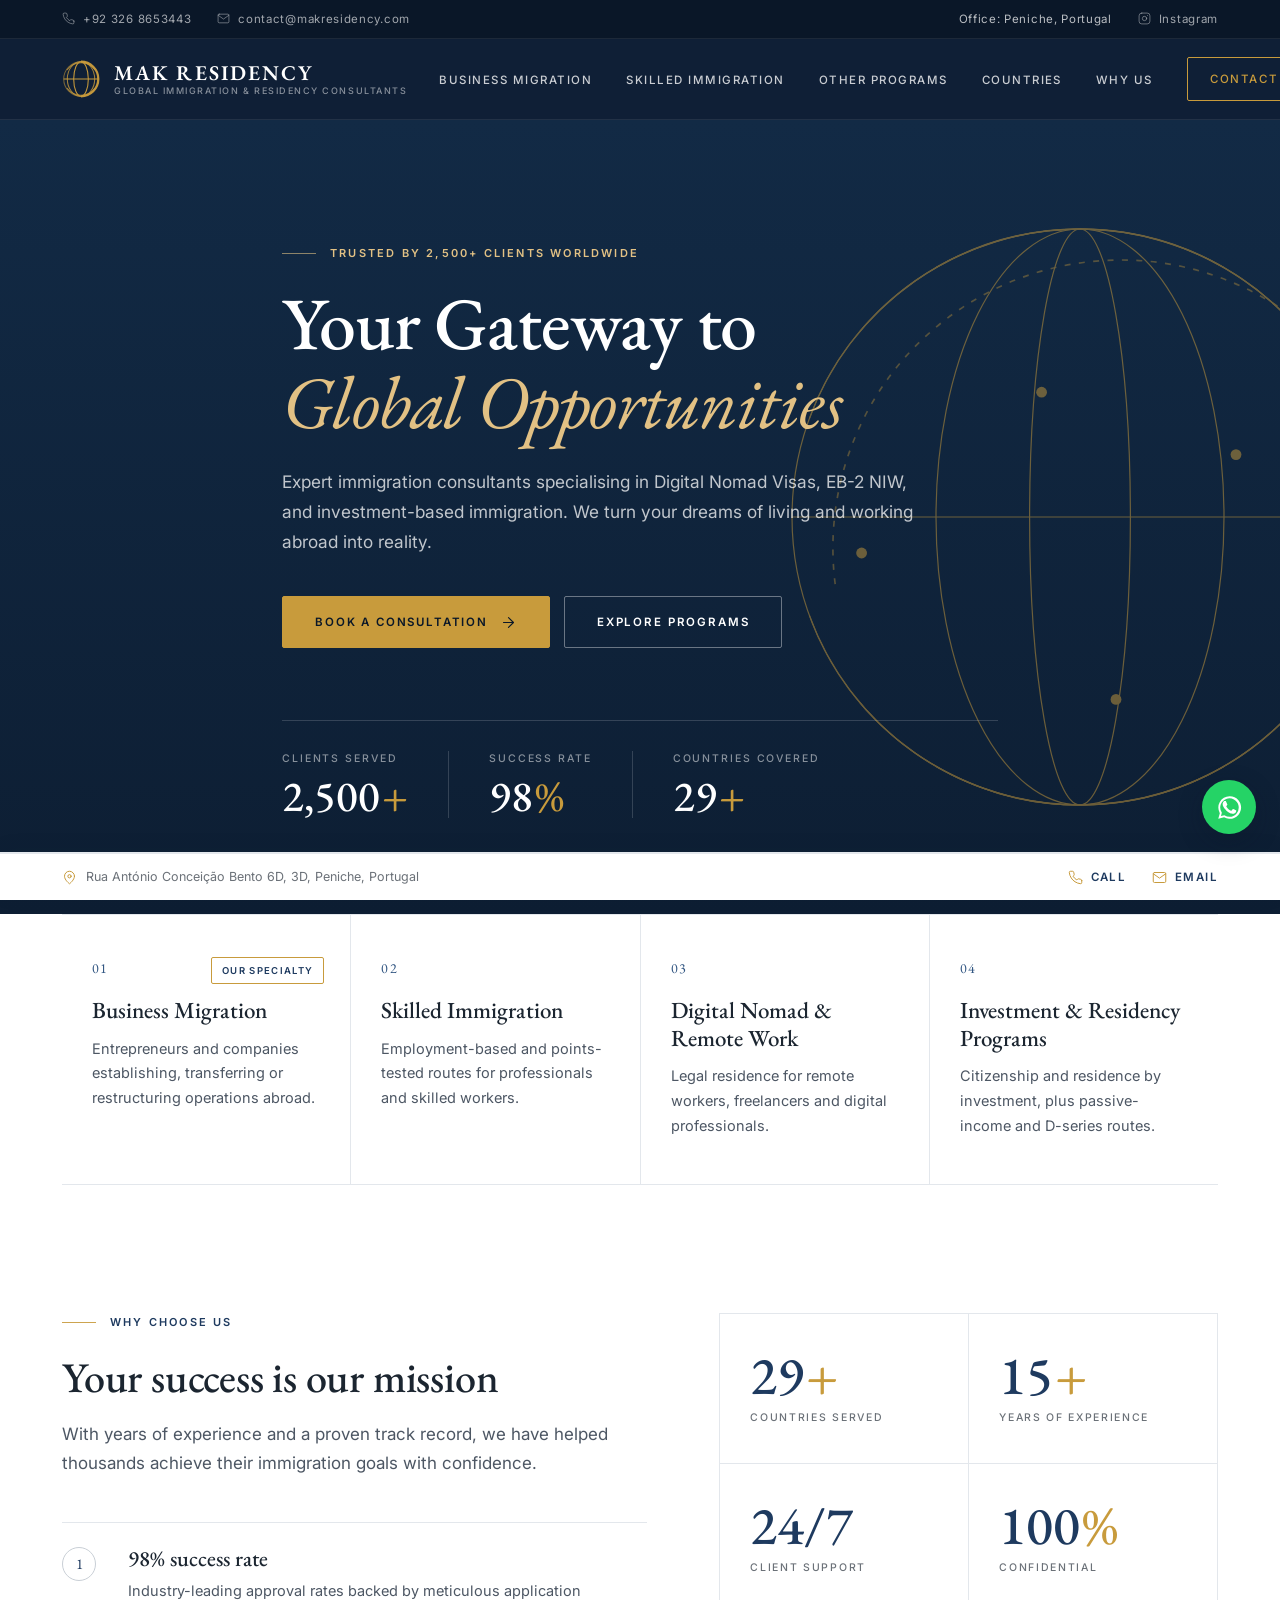
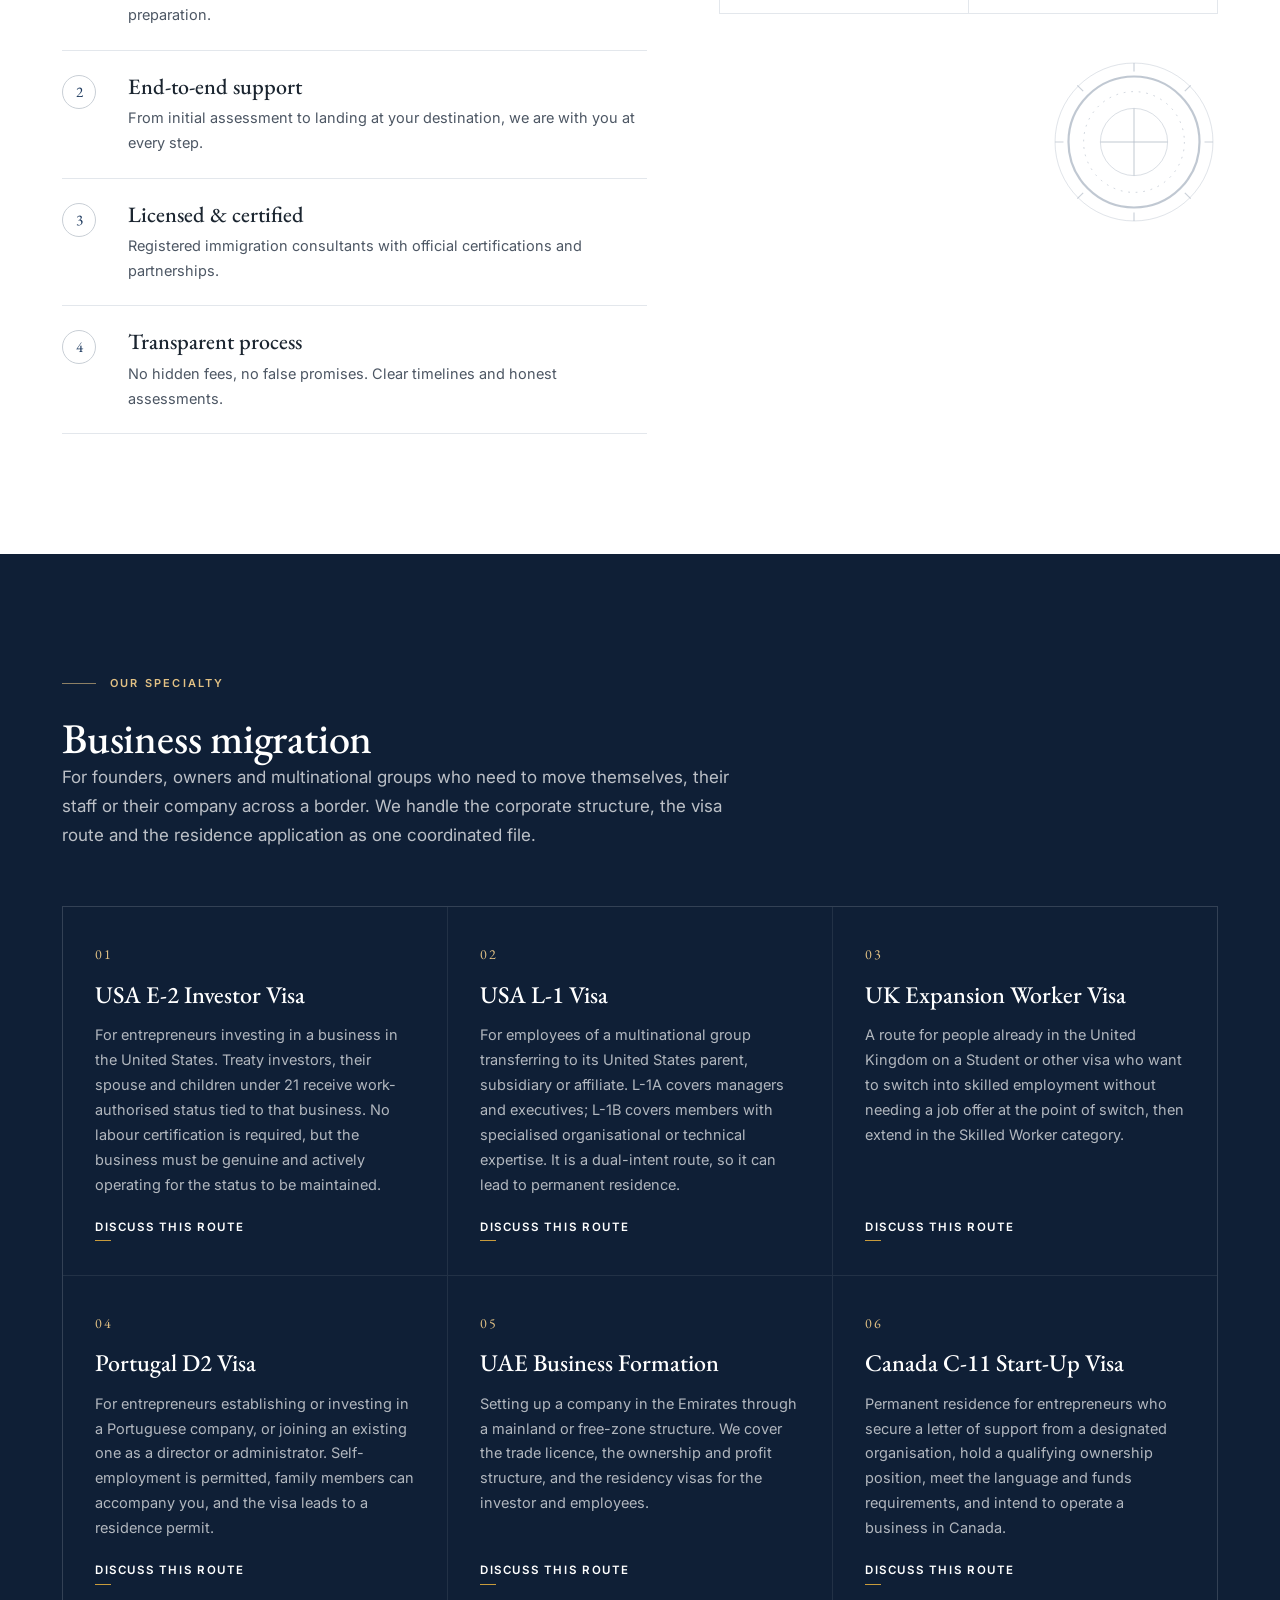
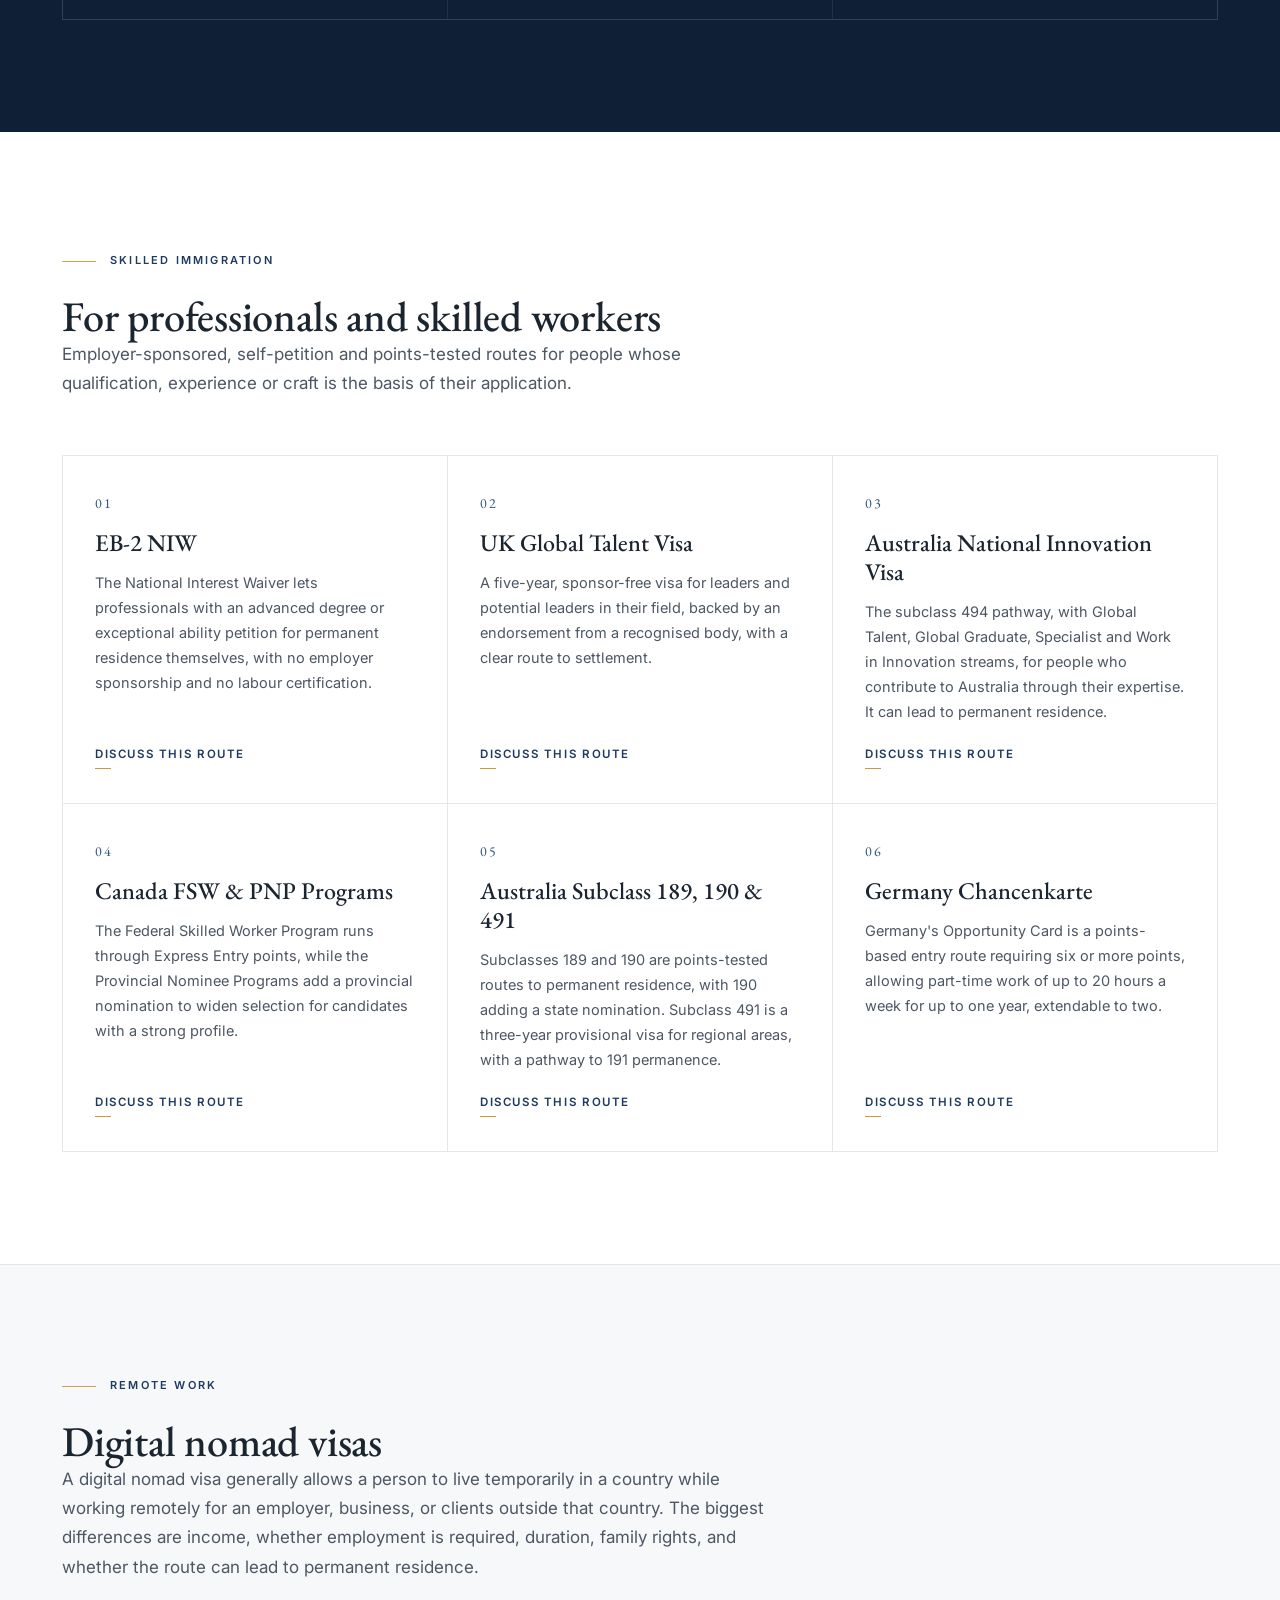
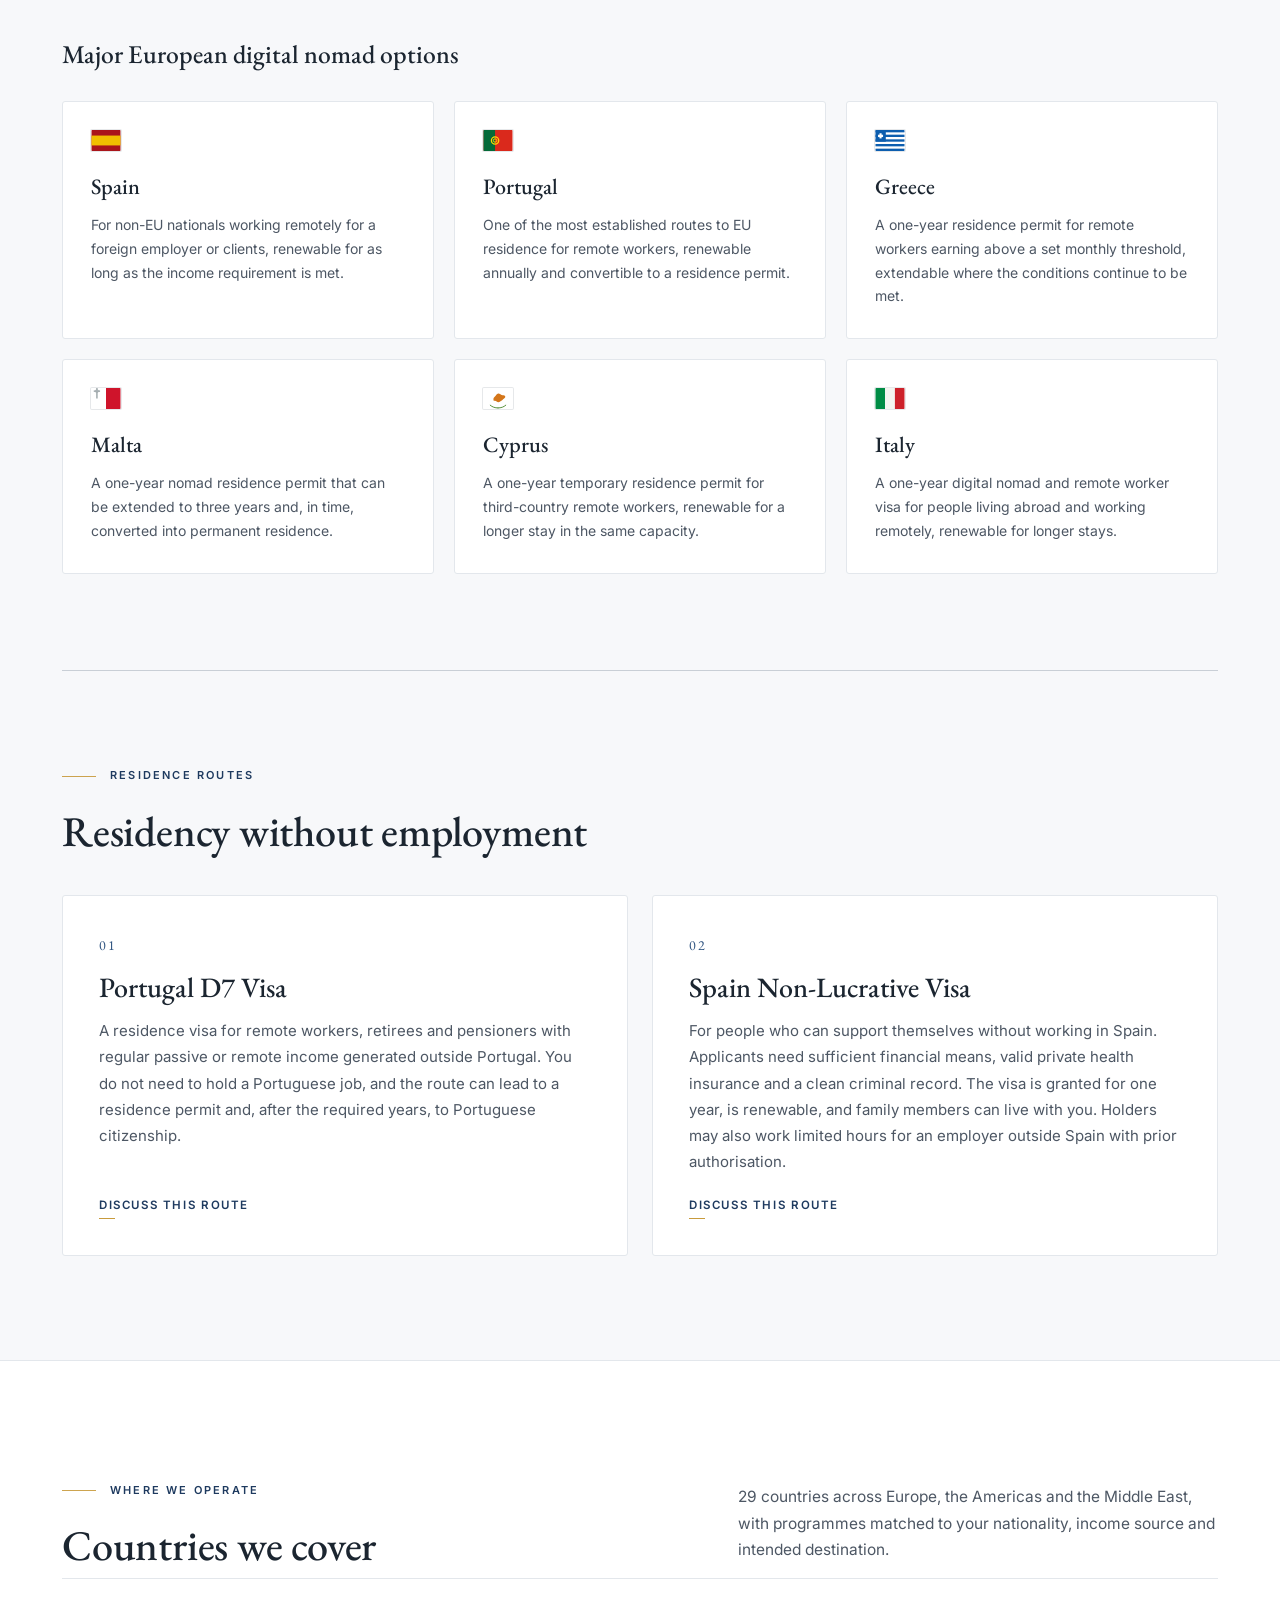
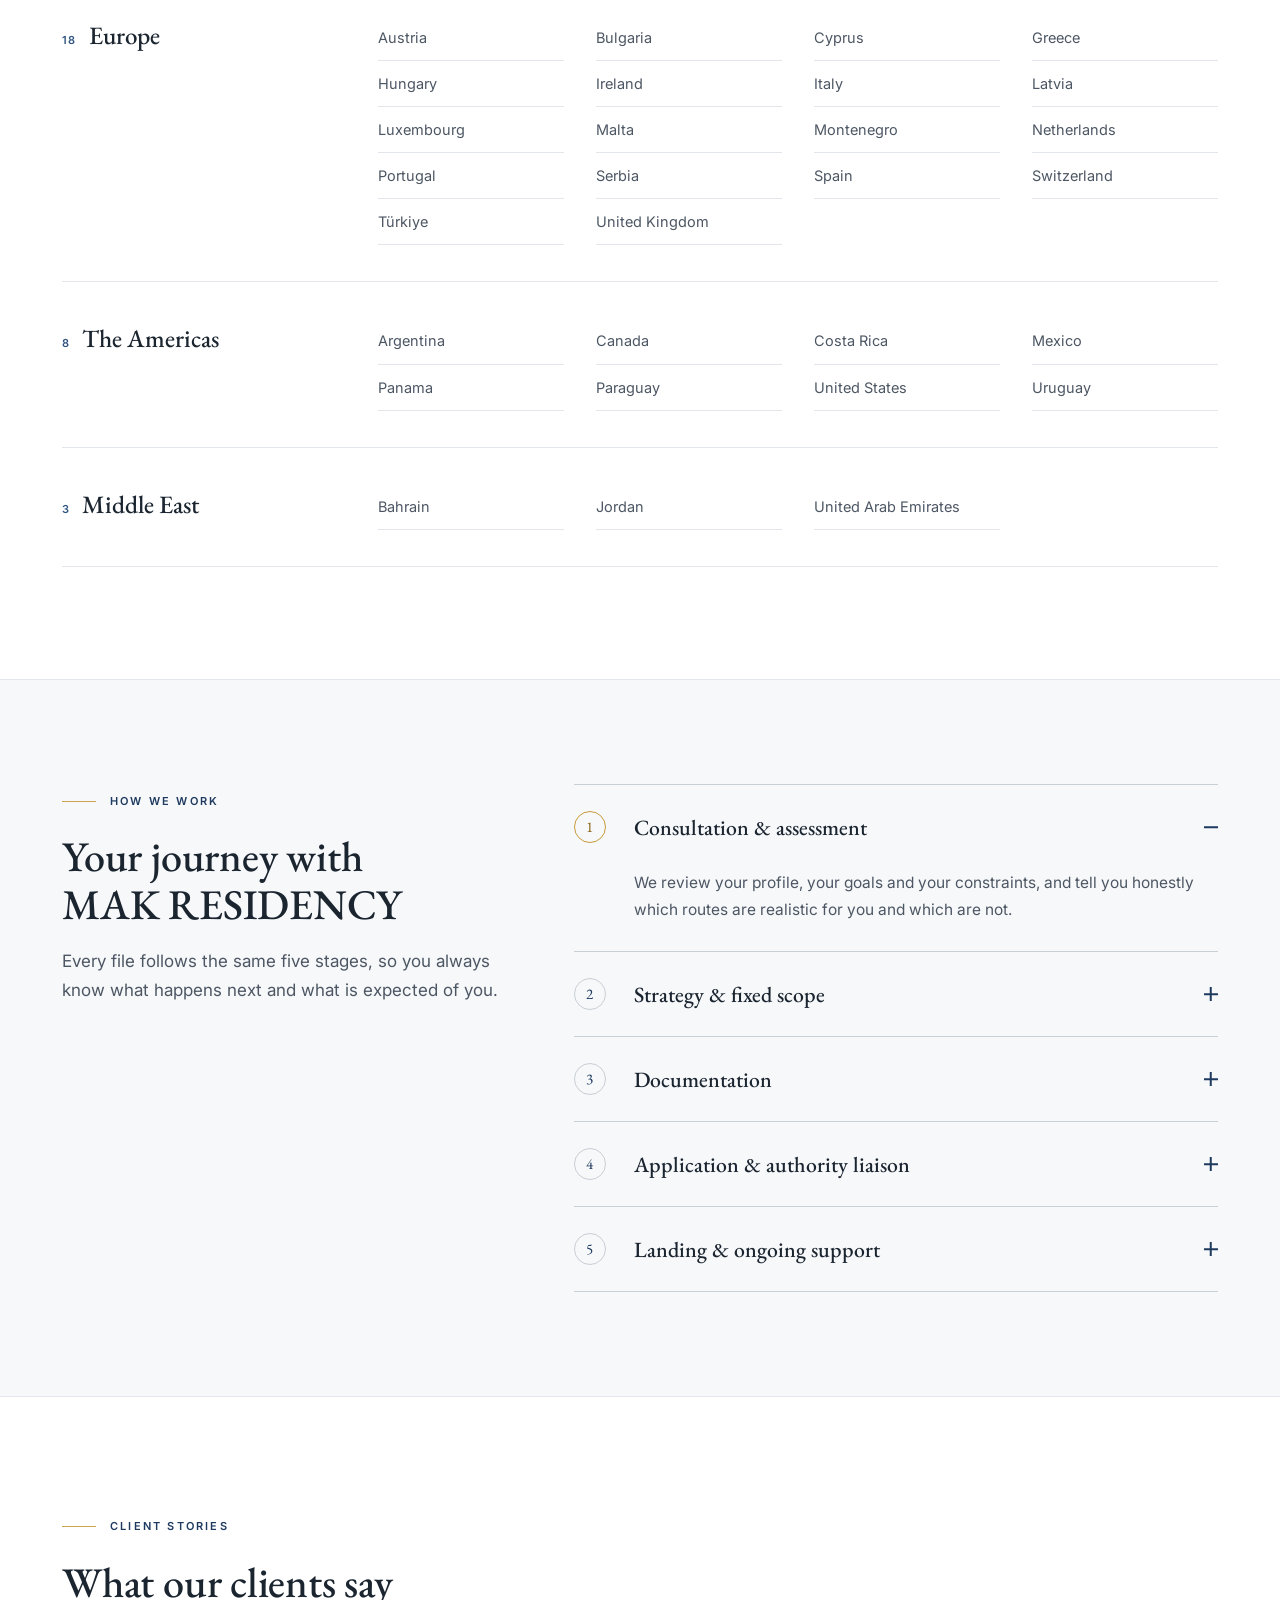
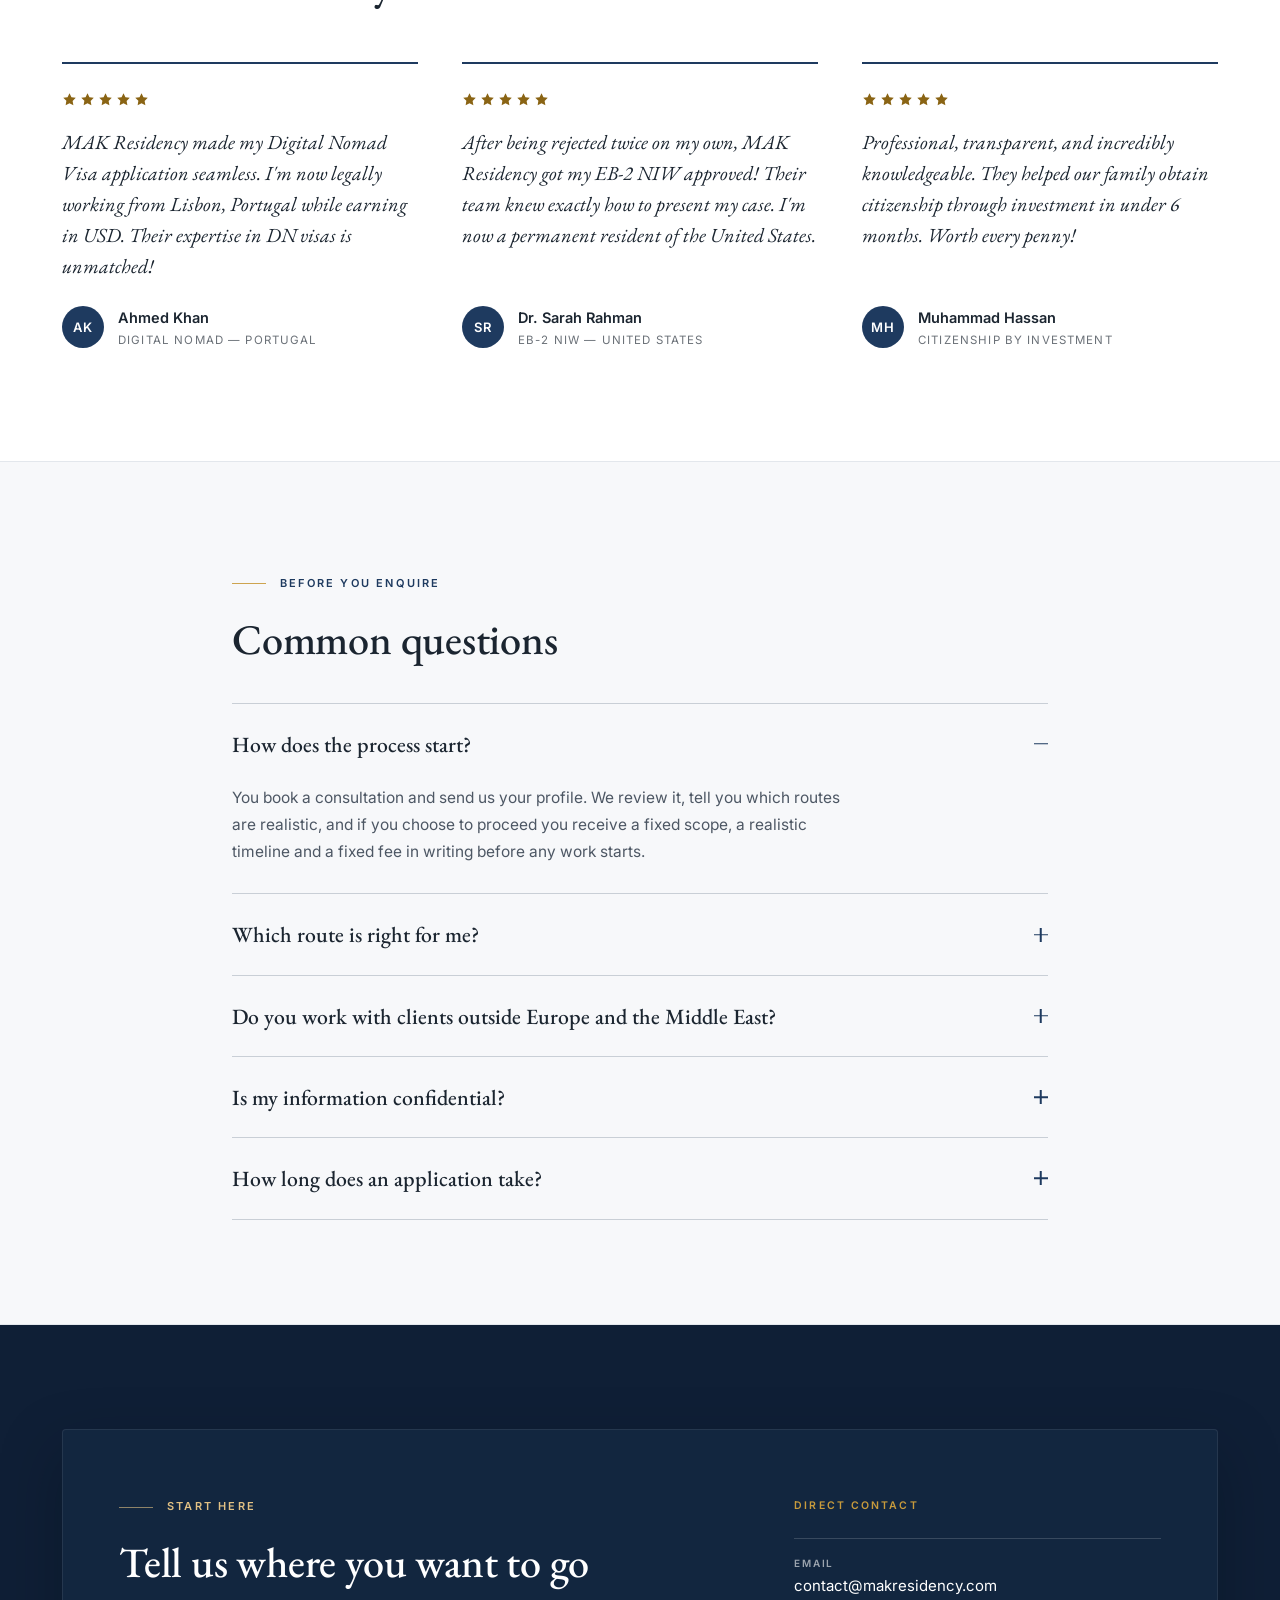
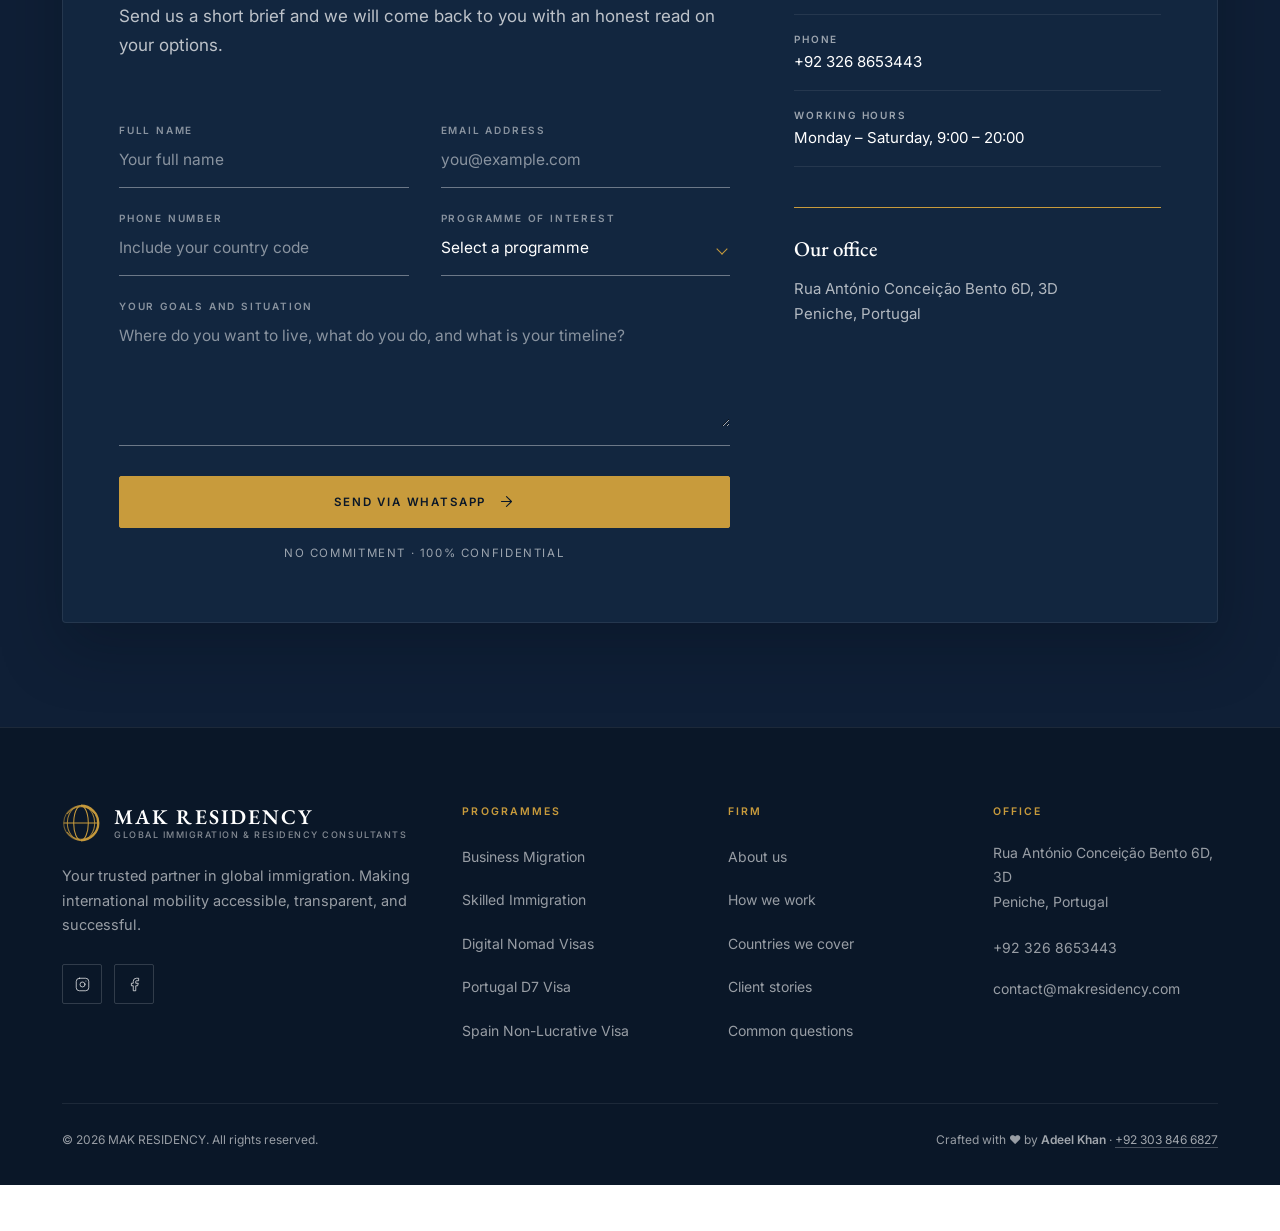
==== commit 4e577bbc: "Fix corrupted character in Turkiye country name The Europe list rendered as "TA<mojibake>rkiye" beca" ====
--- a/index.html
+++ b/index.html
@@ -499,7 +499,7 @@
                     <li>Austria</li><li>Bulgaria</li><li>Cyprus</li><li>Greece</li><li>Hungary</li>
                     <li>Ireland</li><li>Italy</li><li>Latvia</li><li>Luxembourg</li><li>Malta</li>
                     <li>Montenegro</li><li>Netherlands</li><li>Portugal</li><li>Serbia</li><li>Spain</li>
-                    <li>Switzerland</li><li>TÃƒÆ’Ã†â€™Ãƒâ€ Ã¢â‚¬â„¢ÃƒÆ’Ã¢â‚¬Å¡Ãƒâ€šÃ‚Â¼rkiye</li><li>United Kingdom</li>
+                    <li>Switzerland</li><li>T&uuml;rkiye</li><li>United Kingdom</li>
                 </ul>
             </div>
             <div class="region-row">
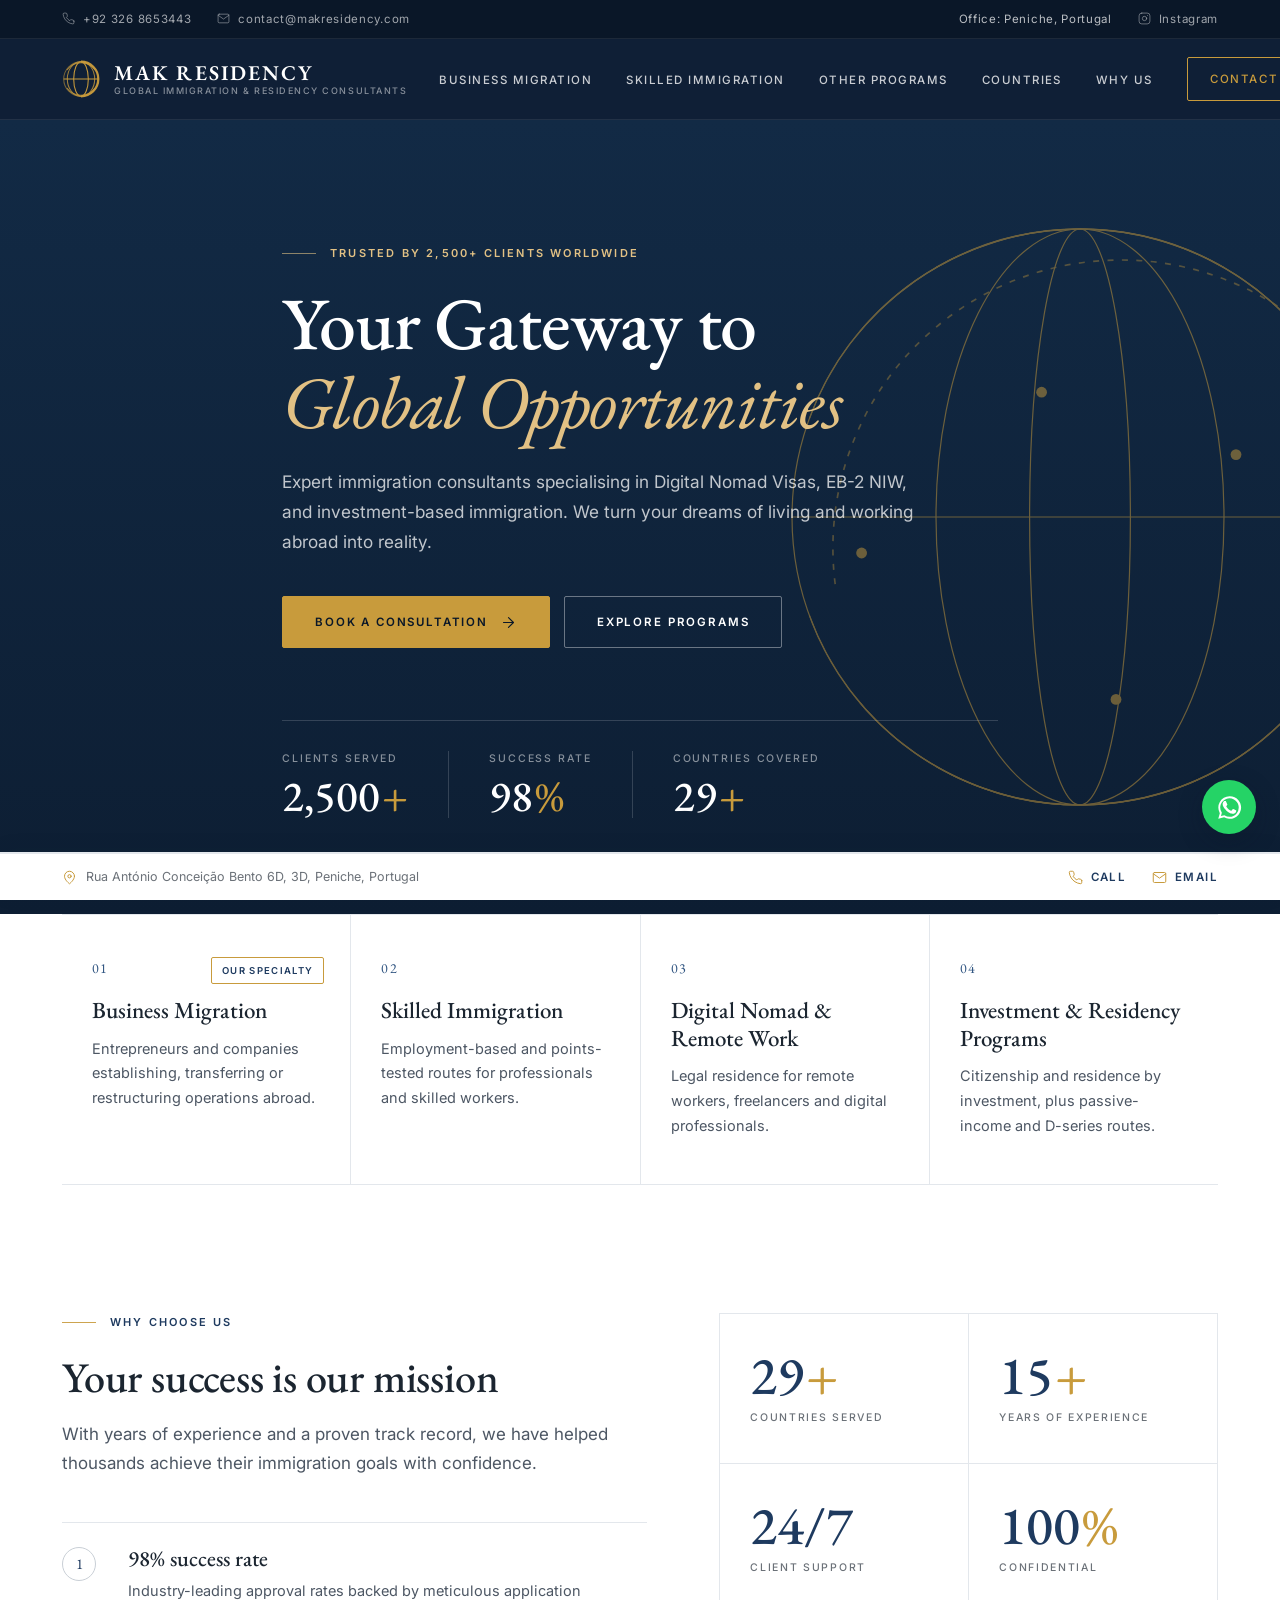
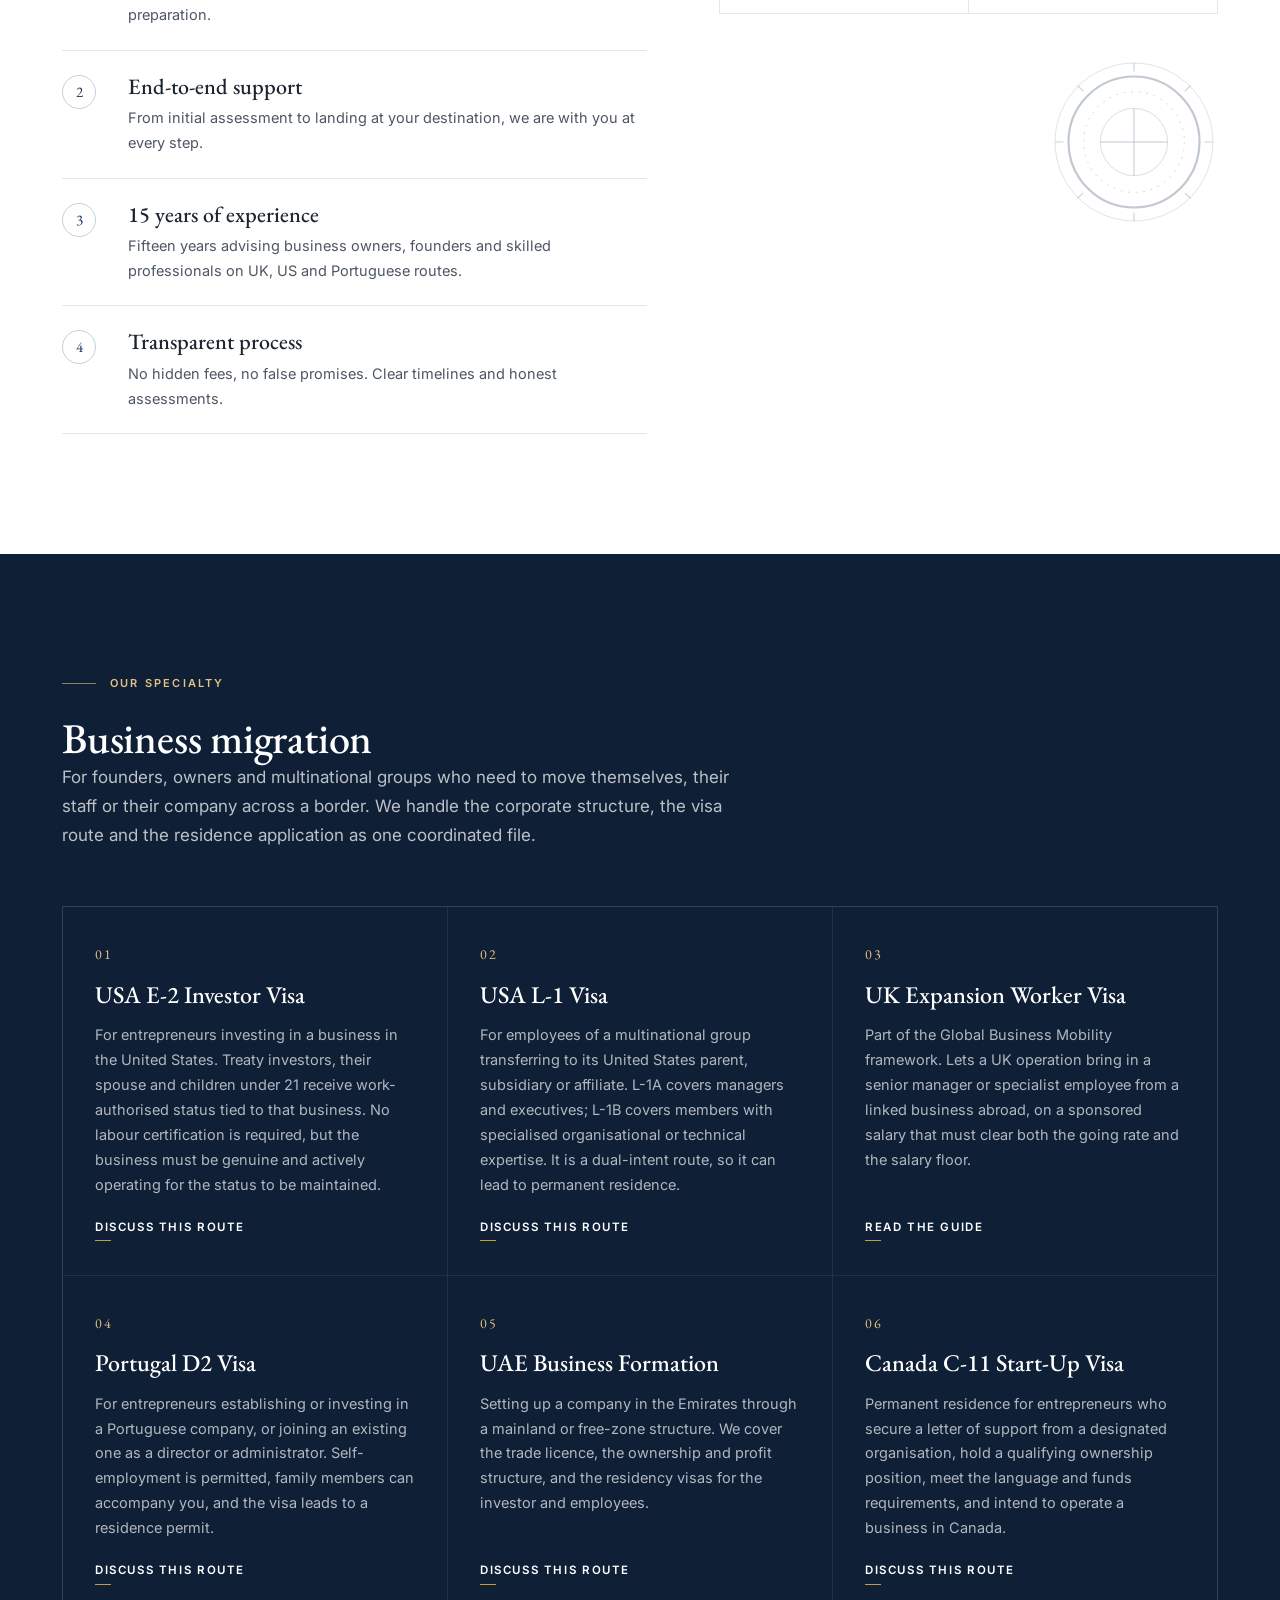
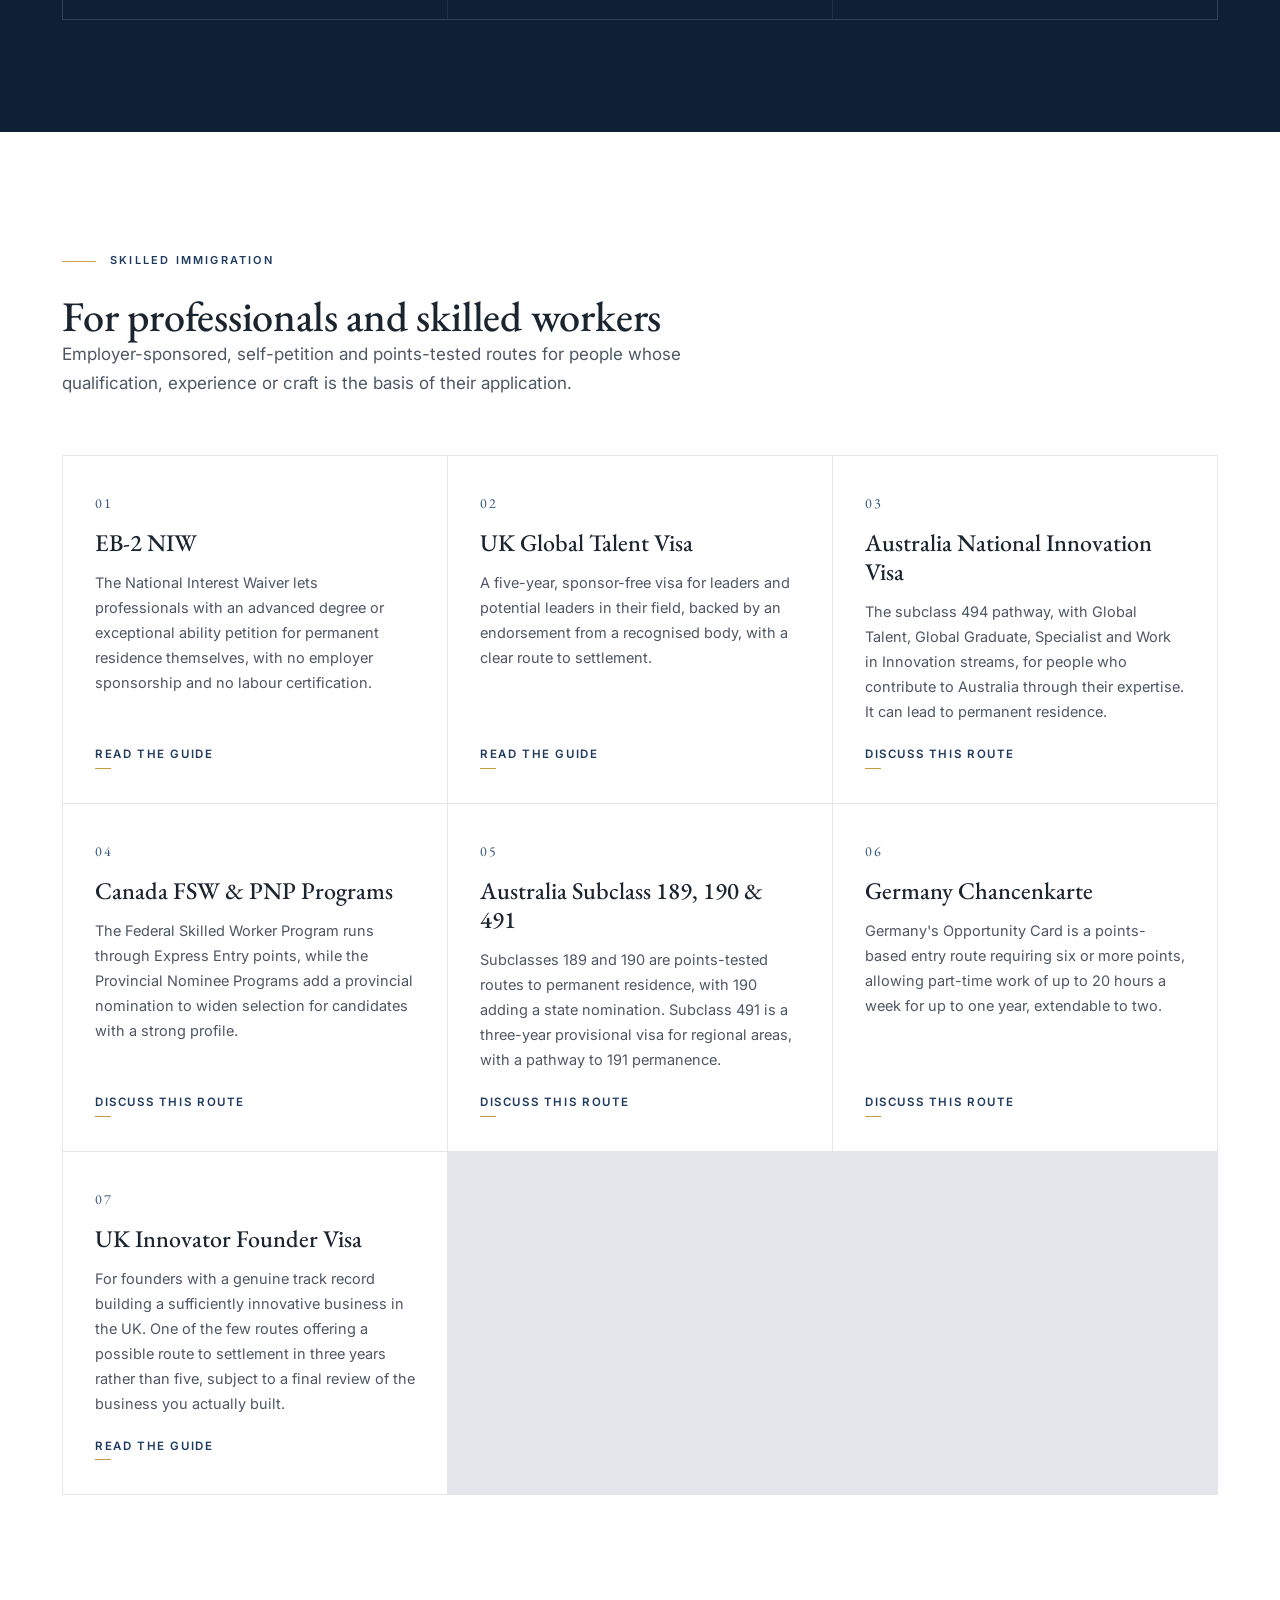
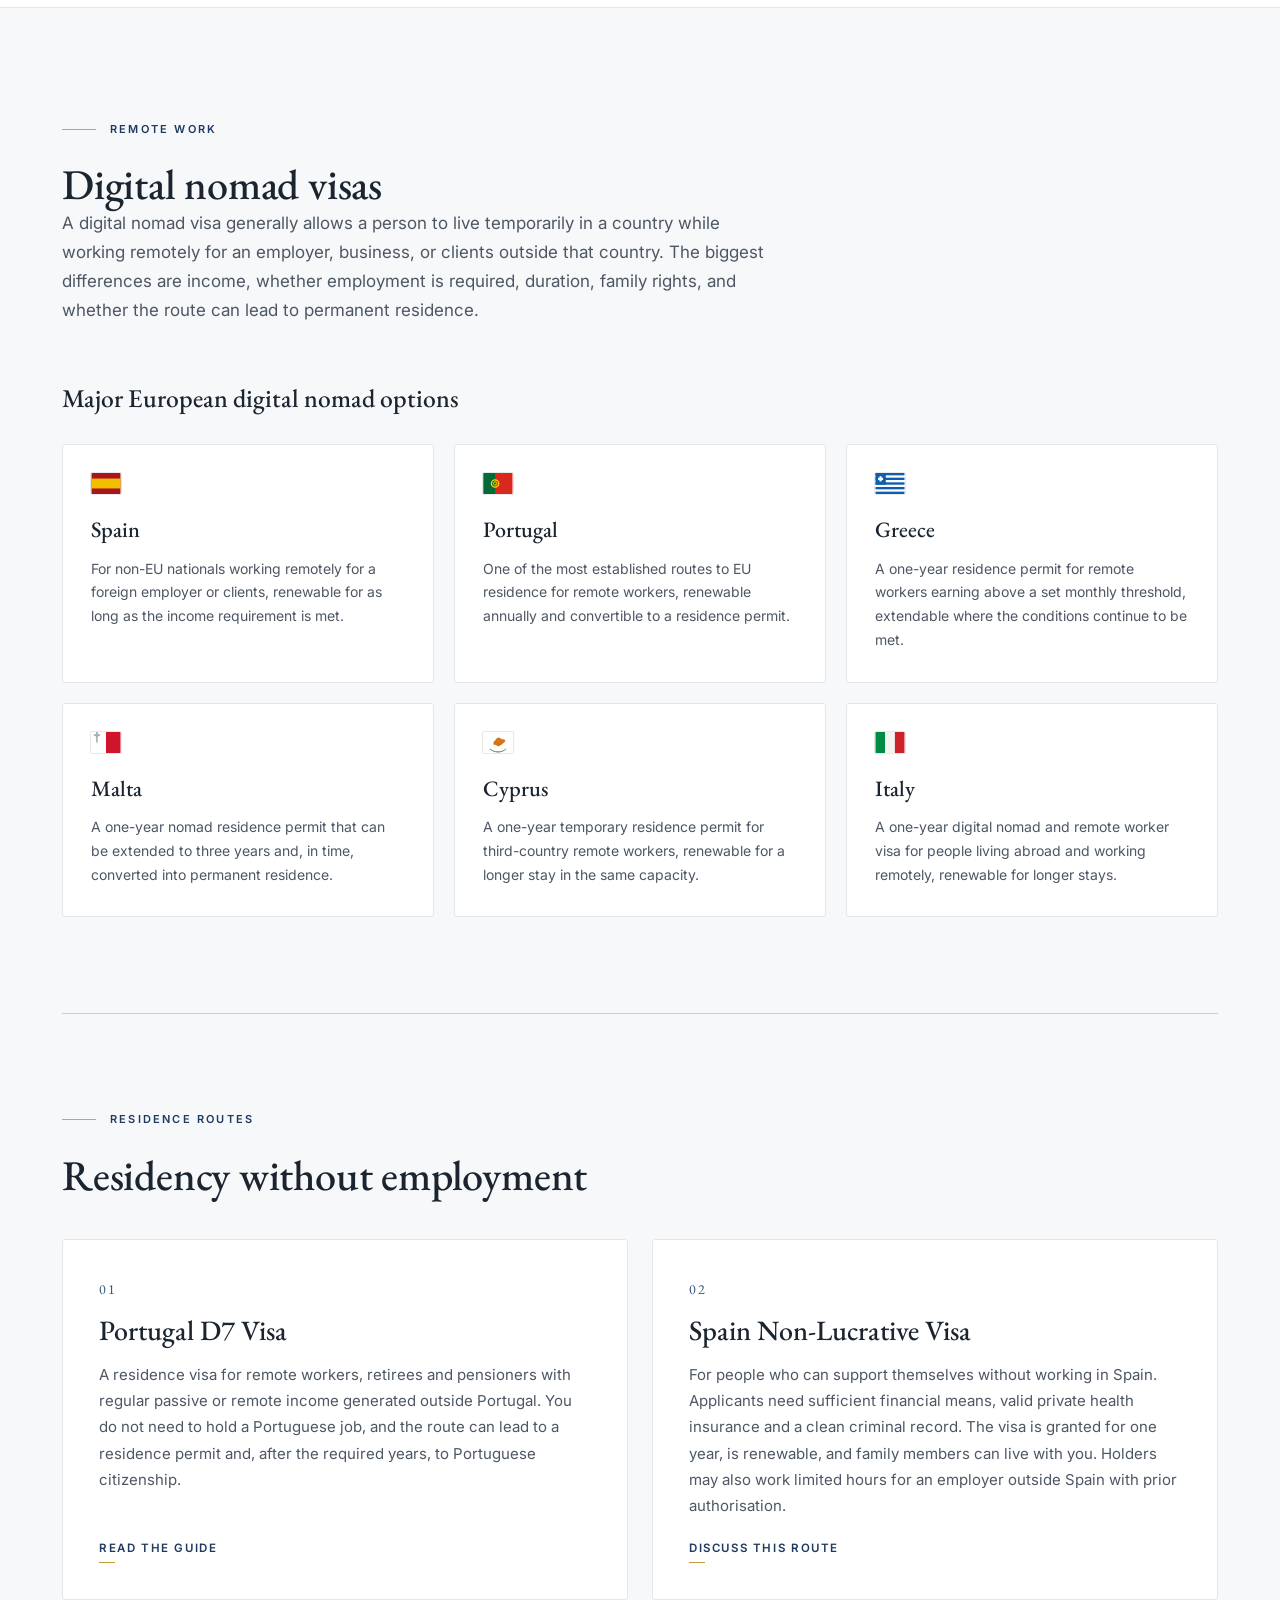
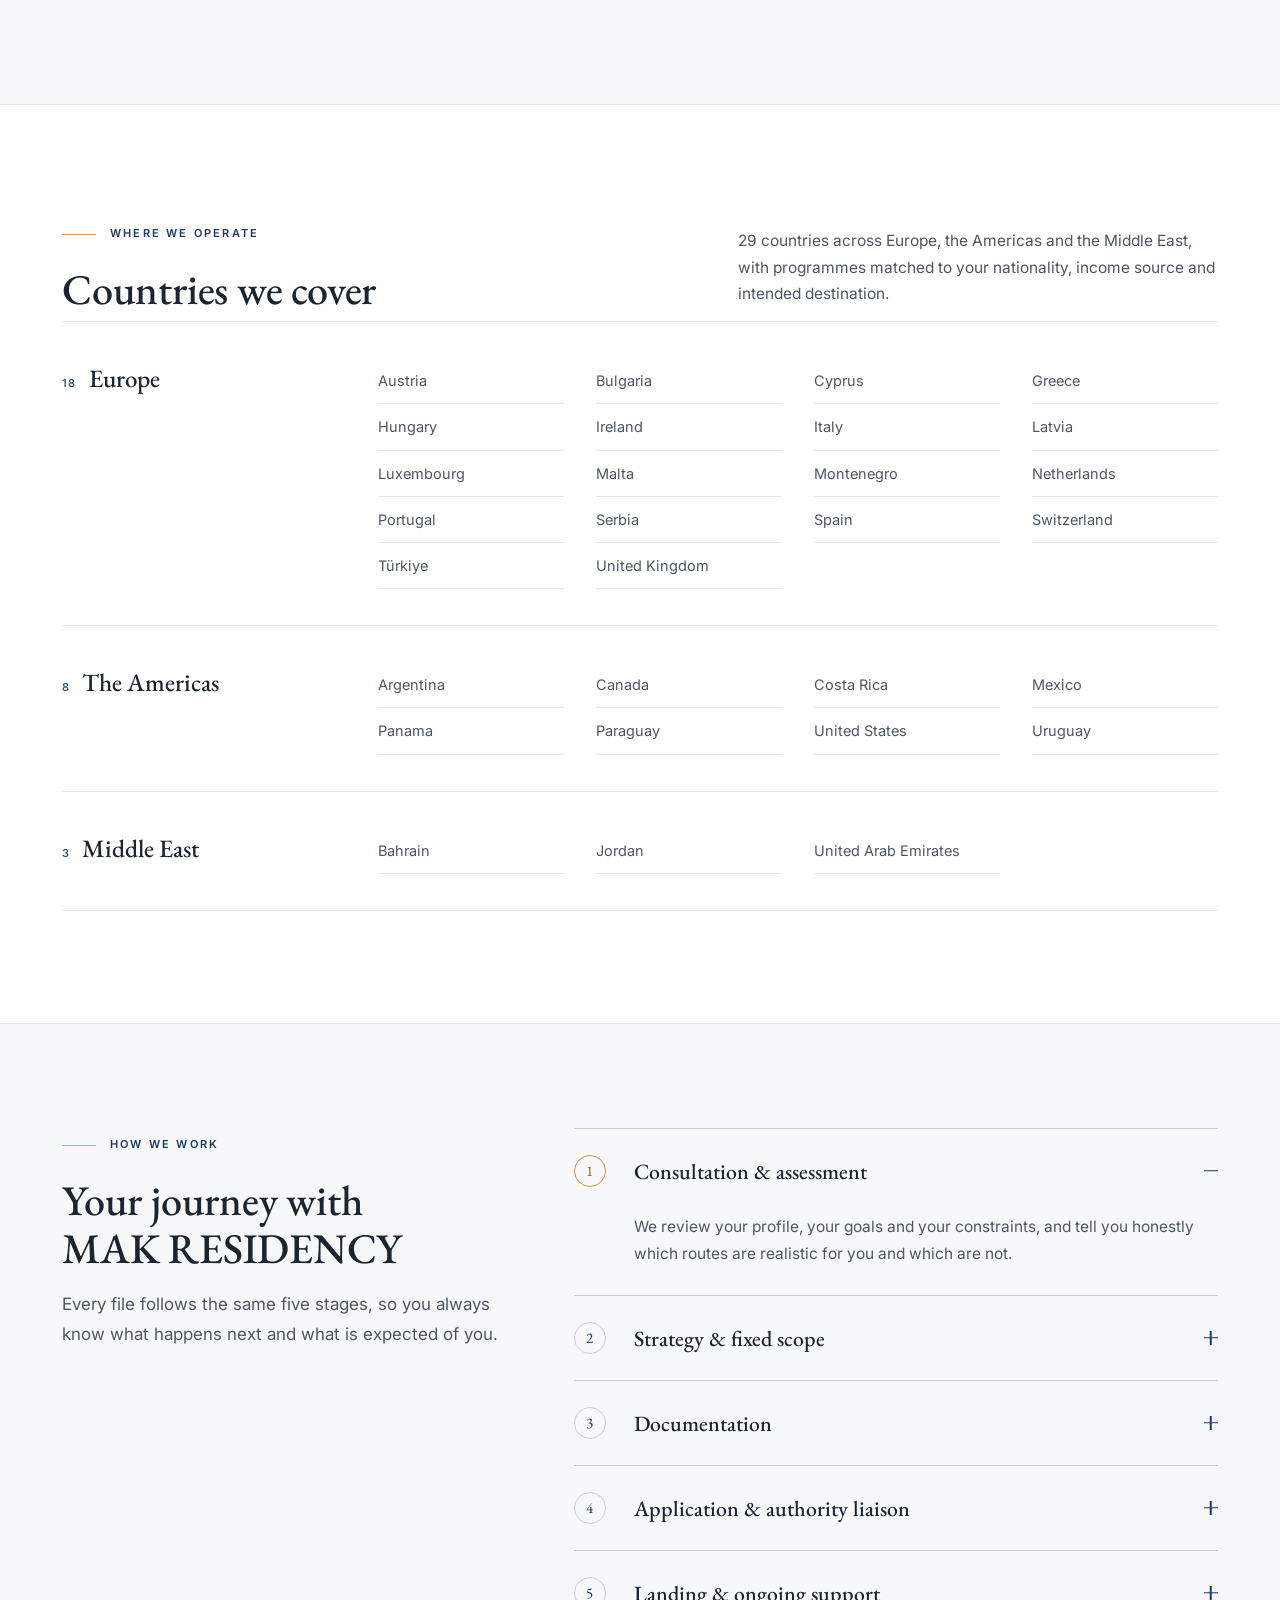
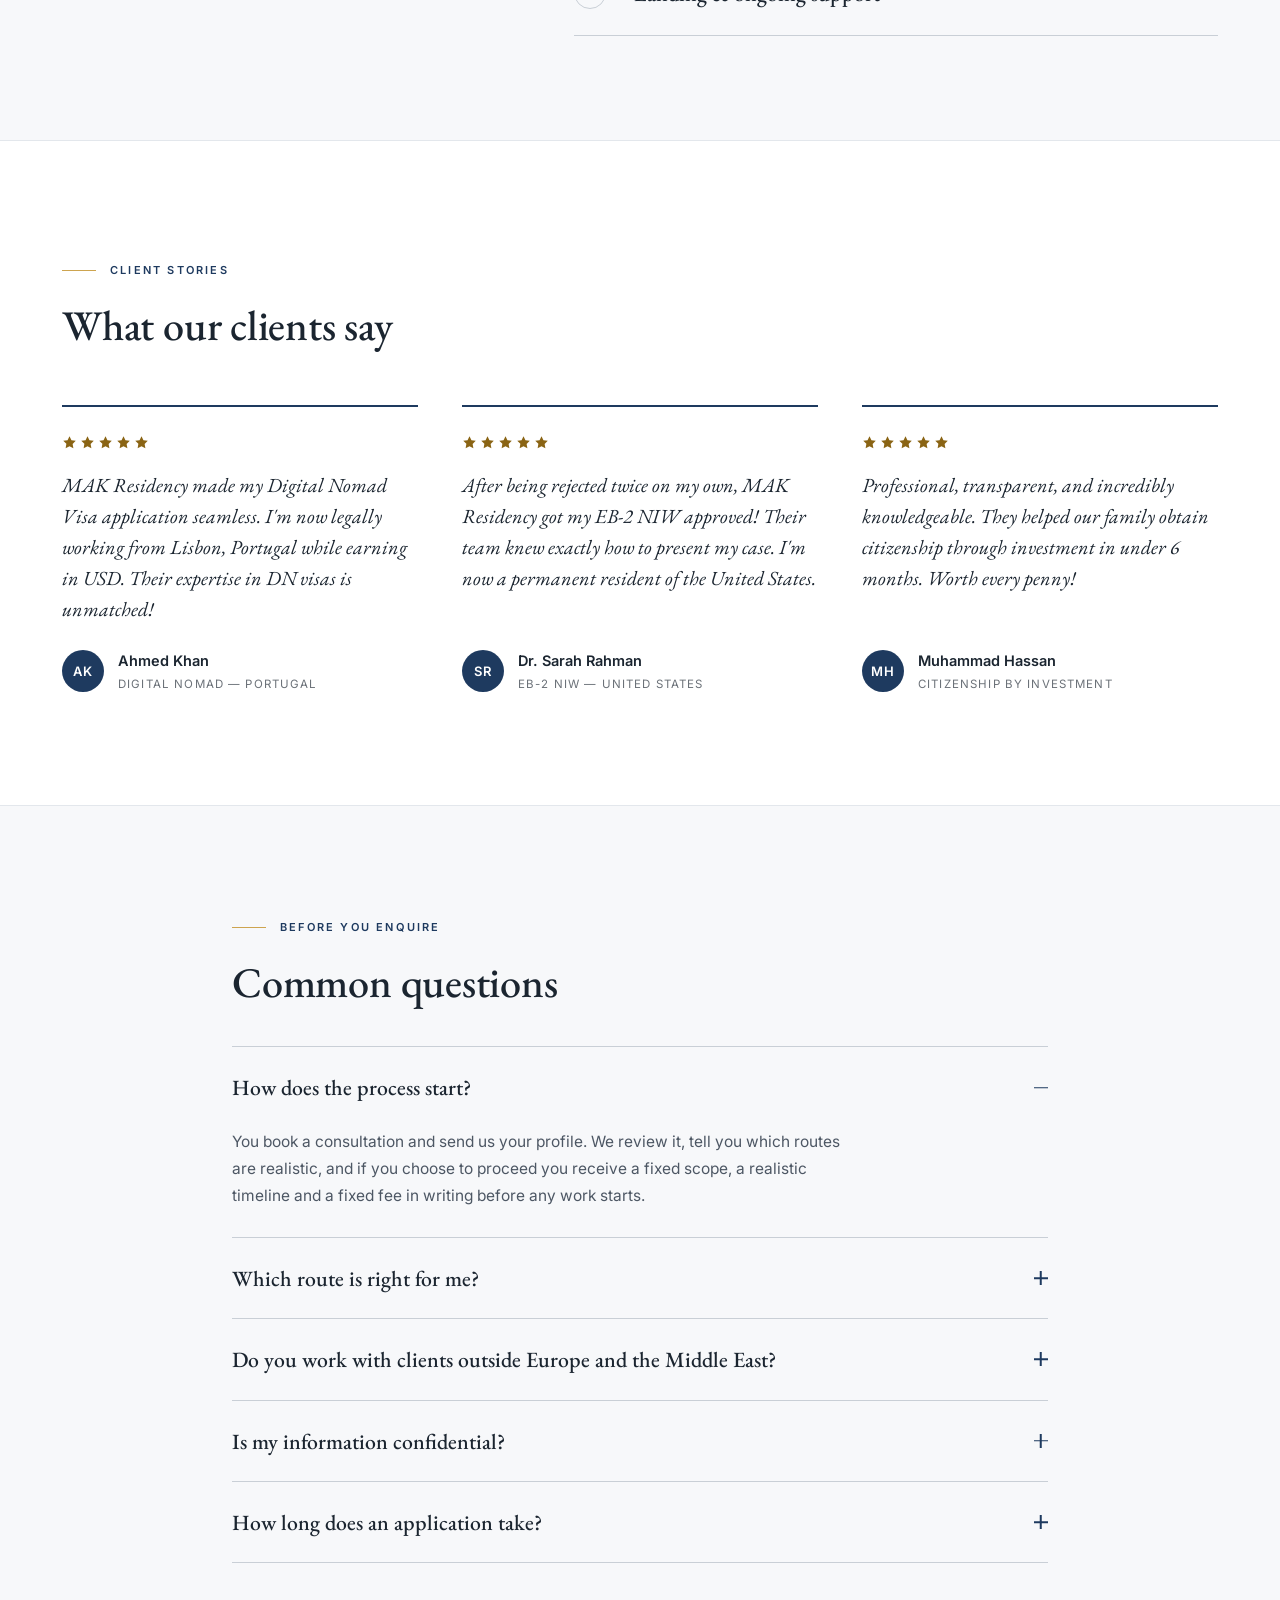
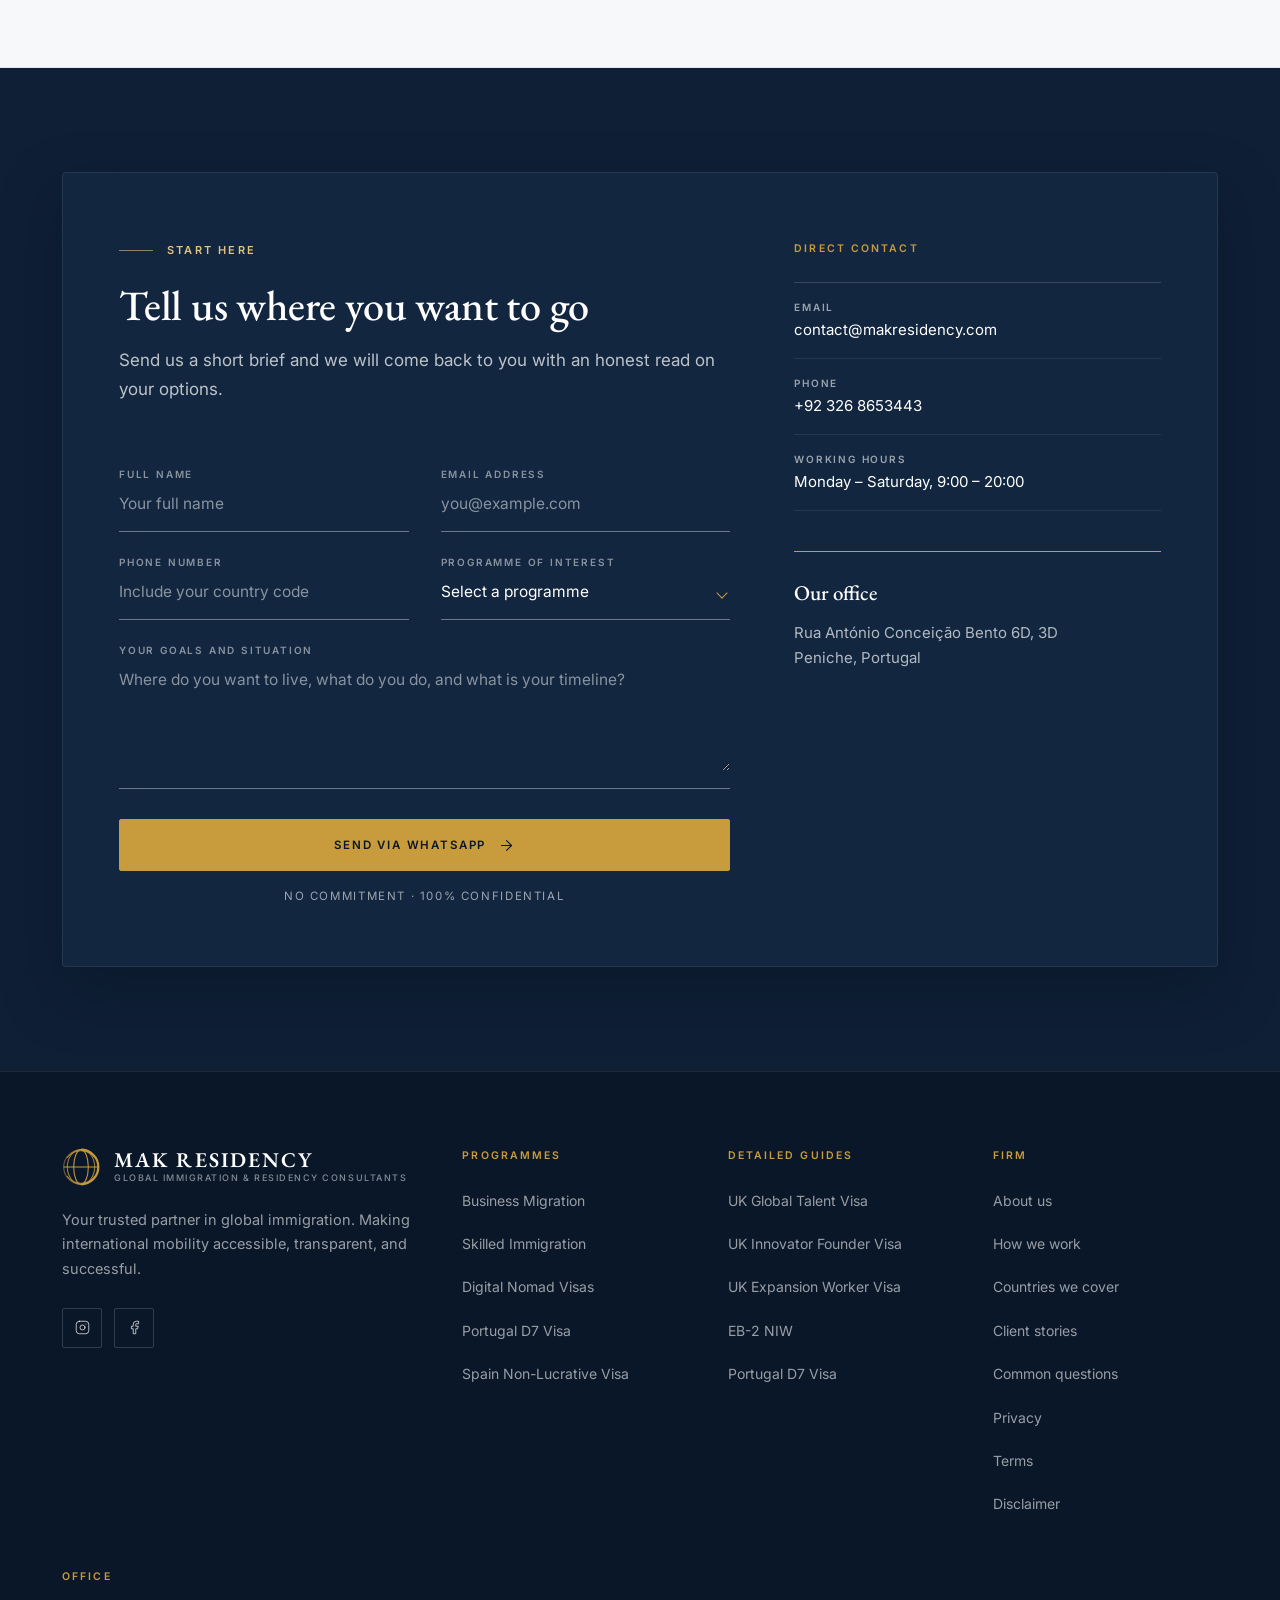
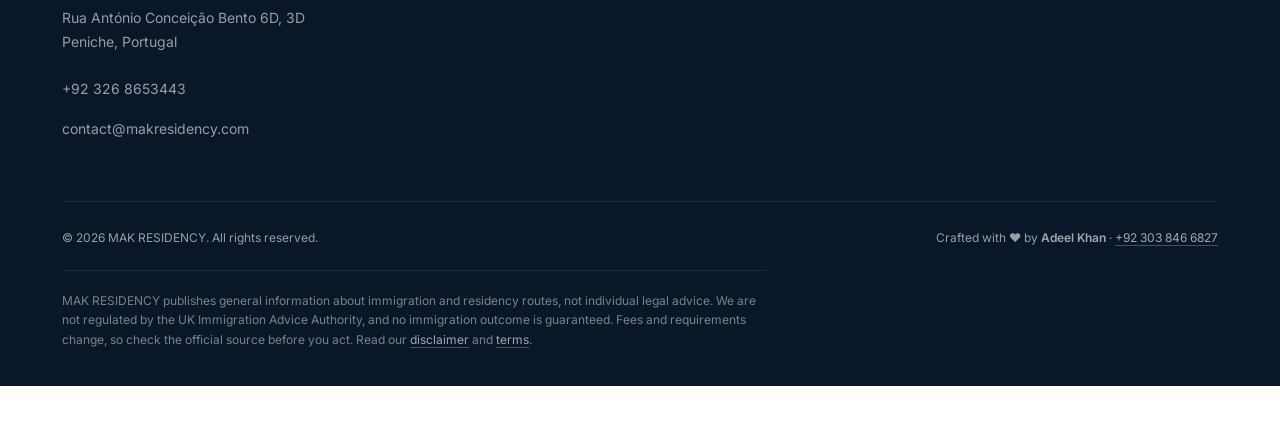
==== commit 4a9f29b5: "Add Gulf-focused SEO: 5 visa guides, 3 policy pages, schema, sitemap The site was a single 1.9k-word" ====
--- a/index.html
+++ b/index.html
@@ -3,32 +3,103 @@
 <head>
     <meta charset="UTF-8">
     <meta name="viewport" content="width=device-width, initial-scale=1.0">
-
-    <title>MAK RESIDENCY | Global Immigration &amp; Residency Consultants</title>
-    <meta name="description" content="MAK RESIDENCY is a global immigration and residency consultancy. Business migration, skilled immigration, digital nomad visas and investment programmes across 29 countries.">
+    <meta name="robots" content="index, follow, max-image-preview:large, max-snippet:-1">
+
+    <title>Immigration &amp; Residency Consultants | MAK RESIDENCY</title>
+    <meta name="description" content="Immigration and residency consultants for UK, US, Portugal and EU routes. 15 years advising Gulf professionals and founders. General information only.">
     <meta name="author" content="MAK RESIDENCY">
     <meta name="theme-color" content="#0f1f36">
     <link rel="canonical" href="https://makresidency.com/">
 
     <meta property="og:type" content="website">
     <meta property="og:site_name" content="MAK RESIDENCY">
-    <meta property="og:title" content="MAK RESIDENCY | Global Immigration &amp; Residency Consultants">
-    <meta property="og:description" content="Business migration, skilled immigration, digital nomad visas and investment programmes across 29 countries.">
+    <meta property="og:locale" content="en_GB">
+    <meta property="og:title" content="Immigration &amp; Residency Consultants | MAK RESIDENCY">
+    <meta property="og:description" content="Immigration and residency consultants for UK, US, Portugal and EU routes. 15 years advising Gulf professionals and founders.">
     <meta property="og:url" content="https://makresidency.com/">
     <meta property="og:image" content="https://makresidency.com/assets/og-image.png">
     <meta property="og:image:width" content="1200">
     <meta property="og:image:height" content="630">
+    <meta property="og:image:alt" content="MAK RESIDENCY - global immigration and residency consultants">
     <meta name="twitter:card" content="summary_large_image">
-    <meta name="twitter:title" content="MAK RESIDENCY | Global Immigration &amp; Residency Consultants">
-    <meta name="twitter:description" content="Business migration, skilled immigration, digital nomad visas and investment programmes across 29 countries.">
+    <meta name="twitter:title" content="Immigration &amp; Residency Consultants | MAK RESIDENCY">
+    <meta name="twitter:description" content="Immigration and residency consultants for UK, US, Portugal and EU routes. 15 years advising Gulf professionals and founders.">
     <meta name="twitter:image" content="https://makresidency.com/assets/og-image.png">
+    <meta name="twitter:image:alt" content="MAK RESIDENCY - global immigration and residency consultants">
 
     <link rel="preconnect" href="https://fonts.googleapis.com">
     <link rel="preconnect" href="https://fonts.gstatic.com" crossorigin>
     <link rel="stylesheet" href="https://fonts.googleapis.com/css2?family=EB+Garamond:ital,wght@0,400;0,500;0,600;0,700;1,400;1,500&family=Inter:wght@300;400;500;600;700&display=swap">
     <link rel="stylesheet" href="styles.css">
-    <link rel="icon" type="image/svg+xml" href="data:image/svg+xml,%3Csvg xmlns='http://www.w3.org/2000/svg' viewBox='0 0 64 64'%3E%3Crect width='64' height='64' fill='%230F1F36'/%3E%3Cg fill='none' stroke='%23C89B3C' stroke-width='2.4'%3E%3Ccircle cx='32' cy='32' r='18'/%3E%3Cellipse cx='32' cy='32' rx='7.6' ry='18'/%3E%3Cpath d='M14 32h36'/%3E%3C/g%3E%3C/svg%3E">
-
+    <link rel="icon" type="image/svg+xml" href="favicon.svg">
+    <link rel="apple-touch-icon" href="assets/apple-touch-icon.png">
+    <link rel="me" href="https://www.instagram.com/makresidency12/">
+
+    <script type="application/ld+json">
+    {
+      "@context": "https://schema.org",
+      "@graph": [
+        {
+          "@type": ["Organization", "ProfessionalService"],
+          "@id": "https://makresidency.com/#organisation",
+          "name": "MAK RESIDENCY",
+          "alternateName": "MAK Residency Global Immigration and Residency Consultants",
+          "url": "https://makresidency.com/",
+          "description": "Immigration and residency consultancy with 15 years of experience advising business owners, skilled professionals, founders and investors on UK, US and Portuguese immigration routes.",
+          "slogan": "Global Immigration & Residency Consultants",
+          "foundingDate": "2011",
+          "logo": { "@type": "ImageObject", "url": "https://makresidency.com/favicon.svg" },
+          "image": { "@type": "ImageObject", "url": "https://makresidency.com/assets/og-image.png", "width": 1200, "height": 630 },
+          "telephone": "+92-326-8653443",
+          "email": "contact@makresidency.com",
+          "address": {
+            "@type": "PostalAddress",
+            "streetAddress": "Rua Antonio Conceicao Bento 6D, 3D",
+            "addressLocality": "Peniche",
+            "addressRegion": "Leiria",
+            "postalCode": "2560-392",
+            "addressCountry": "PT"
+          },
+          "areaServed": [
+            { "@type": "Country", "name": "United Arab Emirates" },
+            { "@type": "Country", "name": "Saudi Arabia" },
+            { "@type": "Country", "name": "Bahrain" },
+            { "@type": "Country", "name": "Qatar" },
+            { "@type": "Country", "name": "Kuwait" },
+            { "@type": "Country", "name": "Oman" },
+            { "@type": "Country", "name": "United Kingdom" },
+            { "@type": "Country", "name": "United States" },
+            { "@type": "Country", "name": "Portugal" },
+            { "@type": "AdministrativeArea", "name": "Europe" },
+            { "@type": "AdministrativeArea", "name": "Middle East" },
+            { "@type": "AdministrativeArea", "name": "Americas" }
+          ],
+          "knowsLanguage": ["en", "ur", "pa", "hi", "ar"],
+          "sameAs": ["https://www.instagram.com/makresidency12/"],
+          "contactPoint": [
+            {
+              "@type": "ContactPoint",
+              "contactType": "Enquiries",
+              "telephone": "+92-326-8653443",
+              "email": "contact@makresidency.com",
+              "availableLanguage": ["en", "ur", "pa", "hi", "ar"],
+              "areaServed": ["AE", "SA", "BH", "QA", "KW", "OM"]
+            }
+          ]
+        },
+        {
+          "@type": "WebSite",
+          "@id": "https://makresidency.com/#website",
+          "url": "https://makresidency.com/",
+          "name": "MAK RESIDENCY",
+          "inLanguage": "en",
+          "publisher": { "@id": "https://makresidency.com/#organisation" }
+        }
+      ]
+    }
+    </script>
+
+    <noscript><style>.accordion-panel[hidden]{display:block!important}.accordion-icon{display:none}</style></noscript>
     <script>document.documentElement.className += ' js';</script>
 </head>
 <body>
@@ -256,8 +327,8 @@
                     <li class="feature-item">
                         <span class="feature-num" aria-hidden="true">3</span>
                         <div>
-                            <h3 class="feature-title">Licensed &amp; certified</h3>
-                            <p class="feature-text">Registered immigration consultants with official certifications and partnerships.</p>
+                            <h3 class="feature-title">15 years of experience</h3>
+                            <p class="feature-text">Fifteen years advising business owners, founders and skilled professionals on UK, US and Portuguese routes.</p>
                         </div>
                     </li>
                     <li class="feature-item">
@@ -334,8 +405,8 @@
             <li class="program-card reveal">
                 <span class="program-num">03</span>
                 <h3 class="program-title">UK Expansion Worker Visa</h3>
-                <p>A route for people already in the United Kingdom on a Student or other visa who want to switch into skilled employment without needing a job offer at the point of switch, then extend in the Skilled Worker category.</p>
-                <a class="text-link" href="#contact"><span>Discuss this route</span></a>
+                <p>Part of the Global Business Mobility framework. Lets a UK operation bring in a senior manager or specialist employee from a linked business abroad, on a sponsored salary that must clear both the going rate and the salary floor.</p>
+                <a class="text-link" href="uk-expansion-worker/"><span>Read the guide</span></a>
             </li>
             <li class="program-card reveal">
                 <span class="program-num">04</span>
@@ -373,13 +444,13 @@
                 <span class="program-num">01</span>
                 <h3 class="program-title">EB-2 NIW</h3>
                 <p>The National Interest Waiver lets professionals with an advanced degree or exceptional ability petition for permanent residence themselves, with no employer sponsorship and no labour certification.</p>
-                <a class="text-link" href="#contact"><span>Discuss this route</span></a>
+                <a class="text-link" href="eb-2-niw/"><span>Read the guide</span></a>
             </li>
             <li class="program-card reveal">
                 <span class="program-num">02</span>
                 <h3 class="program-title">UK Global Talent Visa</h3>
                 <p>A five-year, sponsor-free visa for leaders and potential leaders in their field, backed by an endorsement from a recognised body, with a clear route to settlement.</p>
-                <a class="text-link" href="#contact"><span>Discuss this route</span></a>
+                <a class="text-link" href="uk-global-talent/"><span>Read the guide</span></a>
             </li>
             <li class="program-card reveal">
                 <span class="program-num">03</span>
@@ -404,6 +475,12 @@
                 <h3 class="program-title">Germany Chancenkarte</h3>
                 <p>Germany's Opportunity Card is a points-based entry route requiring six or more points, allowing part-time work of up to 20 hours a week for up to one year, extendable to two.</p>
                 <a class="text-link" href="#contact"><span>Discuss this route</span></a>
+            </li>
+            <li class="program-card reveal">
+                <span class="program-num">07</span>
+                <h3 class="program-title">UK Innovator Founder Visa</h3>
+                <p>For founders with a genuine track record building a sufficiently innovative business in the UK. One of the few routes offering a possible route to settlement in three years rather than five, subject to a final review of the business you actually built.</p>
+                <a class="text-link" href="uk-innovator-founder/"><span>Read the guide</span></a>
             </li>
         </ul>
     </div>
@@ -467,7 +544,7 @@
                     <span class="residency-num">01</span>
                     <h3 class="residency-title">Portugal D7 Visa</h3>
                     <p>A residence visa for remote workers, retirees and pensioners with regular passive or remote income generated outside Portugal. You do not need to hold a Portuguese job, and the route can lead to a residence permit and, after the required years, to Portuguese citizenship.</p>
-                    <a class="text-link" href="#contact"><span>Discuss this route</span></a>
+                    <a class="text-link" href="portugal-d7-visa/"><span>Read the guide</span></a>
                 </li>
                 <li class="residency-card reveal">
                     <span class="residency-num">02</span>
@@ -700,7 +777,7 @@
                     </button>
                 </h3>
                 <div class="accordion-panel" id="faq-4" role="region" aria-labelledby="faq-t4" hidden>
-                    <p>Yes. Your case is handled discreetly and your documents are never shared with third parties. We are registered consultants bound by professional confidentiality, and we will tell you in writing what happens to any document you send us.</p>
+                    <p>Yes. Your enquiry is handled discreetly and your documents are never shared with third parties. We will always tell you in writing what happens to anything you send us, and we will not keep a copy we do not need. See our <a href="privacy/">privacy policy</a>.</p>
                 </div>
             </div>
             <div class="accordion-item accordion-item--plain">
@@ -855,6 +932,17 @@
                 </ul>
             </nav>
 
+            <nav class="footer-col" aria-label="Detailed guides">
+                <h2 class="footer-heading">Detailed guides</h2>
+                <ul>
+                    <li><a href="uk-global-talent/">UK Global Talent Visa</a></li>
+                    <li><a href="uk-innovator-founder/">UK Innovator Founder Visa</a></li>
+                    <li><a href="uk-expansion-worker/">UK Expansion Worker Visa</a></li>
+                    <li><a href="eb-2-niw/">EB-2 NIW</a></li>
+                    <li><a href="portugal-d7-visa/">Portugal D7 Visa</a></li>
+                </ul>
+            </nav>
+
             <nav class="footer-col" aria-label="Firm">
                 <h2 class="footer-heading">Firm</h2>
                 <ul>
@@ -863,6 +951,9 @@
                     <li><a href="#countries">Countries we cover</a></li>
                     <li><a href="#testimonials">Client stories</a></li>
                     <li><a href="#faq">Common questions</a></li>
+                    <li><a href="privacy/">Privacy</a></li>
+                    <li><a href="terms/">Terms</a></li>
+                    <li><a href="disclaimer/">Disclaimer</a></li>
                 </ul>
             </nav>
 
@@ -883,6 +974,8 @@
             <p class="copyright">&copy; 2026 MAK RESIDENCY. All rights reserved.</p>
                 <p class="footer-credit">Crafted with <span aria-hidden="true">&#10084;</span> by <strong>Adeel Khan</strong> &middot; <a href="tel:+923038466827">+92 303 846 6827</a></p>
         </div>
+
+        <p class="footer-legal">MAK RESIDENCY publishes general information about immigration and residency routes, not individual legal advice. We are not regulated by the UK Immigration Advice Authority, and no immigration outcome is guaranteed. Fees and requirements change, so check the official source before you act. Read our <a href="disclaimer/">disclaimer</a> and <a href="terms/">terms</a>.</p>
     </div>
 </footer>
 
--- a/styles.css
+++ b/styles.css
@@ -1633,6 +1633,25 @@
 
 .footer-credit a:hover { color: var(--gold); }
 
+.footer-legal {
+    margin: 22px 0 0;
+    padding-top: 20px;
+    border-top: 1px solid var(--line-dark-soft);
+    font-size: 12px;
+    line-height: 1.65;
+    color: rgba(255, 255, 255, 0.46);
+    max-width: 88ch;
+}
+
+.footer-legal a {
+    color: rgba(255, 255, 255, 0.62);
+    border-bottom: 1px solid rgba(255, 255, 255, 0.25);
+    text-decoration: none;
+    transition: color 0.25s var(--ease);
+}
+
+.footer-legal a:hover { color: var(--gold); }
+
 
 /* ==========================================================================
    18. FLOATING ACTIONS & DOCK
@@ -2121,7 +2140,553 @@
 
     .region-list { grid-template-columns: minmax(0, 1fr); }
 
-    .brand-sub { display: none; }
+    /* Keep the descriptor visible on narrow phones: cap its width so it wraps
+       to two lines instead of being dropped or forcing header overflow */
+    .brand-sub {
+        display: block;
+        max-width: 176px;
+        font-size: 8px;
+        line-height: 1.3;
+        letter-spacing: 0.1em;
+        white-space: normal;
+    }
 
     .nav-toggle-text { display: none; }
 }
+
+/* ==========================================================================
+   Program & article pages
+   Detail pages: /program-slug/ and /legal-slug/
+   Appended last so these rules win on equal specificity.
+   Reuses the existing token set so contrast stays as validated.
+   ========================================================================== */
+
+/* ---------- Breadcrumbs ---------- */
+.breadcrumbs {
+    background: var(--band);
+    border-bottom: 1px solid var(--border);
+}
+.breadcrumbs-inner {
+    padding: 12px 0;
+    font-size: 13px;
+    color: var(--muted);
+}
+.breadcrumbs ol {
+    display: flex;
+    flex-wrap: wrap;
+    align-items: center;
+    gap: 6px;
+    list-style: none;
+    margin: 0;
+    padding: 0;
+}
+.breadcrumbs li {
+    display: flex;
+    align-items: center;
+    gap: 6px;
+}
+.breadcrumbs li + li::before {
+    content: "/";
+    color: var(--rule);
+}
+.breadcrumbs a {
+    color: var(--body);
+    text-decoration: none;
+    border-bottom: 1px solid var(--rule);
+    padding-bottom: 1px;
+}
+.breadcrumbs a:hover { color: var(--navy-800); border-bottom-color: var(--navy-800); }
+.breadcrumbs [aria-current="page"] { color: var(--ink); font-weight: 600; }
+
+/* ---------- Page hero ---------- */
+.page-hero {
+    background: var(--navy-800);
+    color: #fff;
+    padding: 56px 0 52px;
+    position: relative;
+    overflow: hidden;
+}
+.page-hero::after {
+    content: "";
+    position: absolute;
+    inset: auto 0 0 0;
+    height: 3px;
+    background: linear-gradient(90deg, var(--gold) 0%, var(--gold-soft) 40%, transparent 100%);
+}
+.page-hero .eyebrow { color: var(--gold-soft); }
+.page-hero .eyebrow-rule { background: var(--gold-soft); }
+.page-title {
+    font-family: var(--font-display);
+    font-size: clamp(2rem, 4.6vw, 3.1rem);
+    line-height: 1.12;
+    font-weight: 600;
+    letter-spacing: -0.01em;
+    margin: 14px 0 0;
+    max-width: 22ch;
+}
+.page-title--wide { max-width: 30ch; }
+.page-lede {
+    font-size: clamp(1rem, 1.9vw, 1.15rem);
+    line-height: 1.65;
+    color: rgba(255, 255, 255, 0.78);
+    max-width: 62ch;
+    margin: 18px 0 0;
+}
+.page-meta {
+    display: flex;
+    flex-wrap: wrap;
+    align-items: center;
+    gap: 8px 14px;
+    margin-top: 26px;
+    font-size: 12.5px;
+    color: rgba(255, 255, 255, 0.62);
+}
+.page-meta > * { display: flex; align-items: center; gap: 6px; }
+.page-meta .dot { color: var(--line-dark); }
+.badge {
+    display: inline-block;
+    padding: 5px 10px;
+    border: 1px solid var(--line-dark);
+    border-radius: 999px;
+    font-size: 11.5px;
+    letter-spacing: 0.06em;
+    text-transform: uppercase;
+    color: var(--gold-soft);
+}
+.page-hero-actions {
+    display: flex;
+    flex-wrap: wrap;
+    gap: 12px;
+    margin-top: 28px;
+}
+
+/* ---------- Key figures ---------- */
+.keyfacts {
+    list-style: none;
+    margin: 0;
+    padding: 0;
+    display: grid;
+    grid-template-columns: repeat(4, minmax(0, 1fr));
+    gap: 1px;
+    background: var(--border);
+    border: 1px solid var(--border);
+    border-radius: var(--r-lg);
+    overflow: hidden;
+    box-shadow: var(--shadow-sm);
+}
+.keyfacts > li {
+    background: var(--white);
+    padding: 20px 20px 22px;
+}
+.keyfacts .kf-label {
+    display: block;
+    font-size: 11.5px;
+    letter-spacing: 0.09em;
+    text-transform: uppercase;
+    color: var(--muted);
+    margin-bottom: 8px;
+}
+.keyfacts .kf-value {
+    display: block;
+    font-family: var(--font-display);
+    font-size: 1.45rem;
+    font-weight: 600;
+    line-height: 1.15;
+    color: var(--navy-800);
+}
+.keyfacts .kf-note {
+    display: block;
+    font-size: 12.5px;
+    line-height: 1.5;
+    color: var(--muted);
+    margin-top: 6px;
+}
+
+/* ---------- Prose ---------- */
+.prose {
+    max-width: 74ch;
+    font-size: 1.0625rem;
+    line-height: 1.75;
+    color: var(--body);
+}
+.prose > * + * { margin-top: 18px; }
+.prose h2 {
+    font-family: var(--font-display);
+    font-size: clamp(1.5rem, 2.8vw, 1.95rem);
+    line-height: 1.2;
+    font-weight: 600;
+    color: var(--ink);
+    margin-top: 52px;
+    margin-bottom: 4px;
+    scroll-margin-top: calc(var(--header-h) + 24px);
+}
+.prose h3 {
+    font-family: var(--font-body);
+    font-size: 1.075rem;
+    font-weight: 600;
+    color: var(--ink);
+    margin-top: 32px;
+    margin-bottom: 2px;
+}
+.prose h2 + p,
+.prose h3 + p { margin-top: 8px; }
+.prose strong { color: var(--ink); font-weight: 600; }
+.prose a {
+    color: var(--navy-700);
+    text-decoration: underline;
+    text-underline-offset: 3px;
+    text-decoration-thickness: 1px;
+    text-decoration-color: var(--rule);
+}
+.prose a:hover { text-decoration-color: var(--navy-700); }
+.prose ul,
+.prose ol { padding-left: 22px; }
+.prose li + li { margin-top: 8px; }
+.prose li::marker { color: var(--gold-ink); }
+.prose > p:first-of-type {
+    font-size: 1.125rem;
+    line-height: 1.7;
+    color: var(--ink);
+}
+.prose-section { padding: 40px 0; }
+.prose-section + .prose-section { padding-top: 8px; }
+
+/* ---------- Data table ---------- */
+.table-scroll {
+    overflow-x: auto;
+    -webkit-overflow-scrolling: touch;
+    border: 1px solid var(--border);
+    border-radius: var(--r-lg);
+    background: var(--white);
+    box-shadow: var(--shadow-sm);
+}
+.datatable {
+    width: 100%;
+    min-width: 34rem;
+    border-collapse: collapse;
+    font-size: 0.9375rem;
+}
+.datatable caption {
+    caption-side: top;
+    text-align: left;
+    padding: 16px 18px 12px;
+    font-size: 13px;
+    color: var(--muted);
+    background: var(--band);
+    border-bottom: 1px solid var(--border);
+}
+.datatable th,
+.datatable td {
+    text-align: left;
+    padding: 13px 18px;
+    border-bottom: 1px solid var(--border);
+    vertical-align: top;
+    line-height: 1.55;
+}
+.datatable thead th {
+    background: var(--navy-800);
+    color: #fff;
+    font-size: 12px;
+    font-weight: 600;
+    letter-spacing: 0.07em;
+    text-transform: uppercase;
+    white-space: nowrap;
+}
+.datatable tbody tr:last-child th,
+.datatable tbody tr:last-child td { border-bottom: 0; }
+.datatable tbody th {
+    font-weight: 600;
+    color: var(--ink);
+}
+.datatable td { color: var(--body); }
+.datatable tbody tr:nth-child(even) { background: var(--band); }
+.datatable .num {
+    white-space: nowrap;
+    font-variant-numeric: tabular-nums;
+}
+.datatable .fx {
+    display: block;
+    font-size: 12.5px;
+    color: var(--muted);
+    white-space: nowrap;
+}
+.table-note {
+    font-size: 12.5px;
+    line-height: 1.6;
+    color: var(--muted);
+    margin-top: 12px;
+}
+
+/* ---------- Checklist ---------- */
+.checklist {
+    list-style: none;
+    margin: 0;
+    padding: 0;
+    display: grid;
+    gap: 12px;
+}
+.checklist li {
+    display: grid;
+    grid-template-columns: 24px minmax(0, 1fr);
+    gap: 12px;
+    align-items: start;
+    font-size: 0.9375rem;
+    line-height: 1.6;
+    color: var(--body);
+    padding: 14px 16px;
+    background: var(--white);
+    border: 1px solid var(--border);
+    border-radius: var(--r-md);
+}
+.checklist .tick {
+    width: 24px;
+    height: 24px;
+    border-radius: 50%;
+    background: rgba(200, 155, 60, 0.14);
+    color: var(--gold-ink);
+    display: grid;
+    place-items: center;
+    flex: none;
+}
+.checklist .tick svg { width: 13px; height: 13px; }
+
+/* ---------- Numbered steps ---------- */
+.steps {
+    list-style: none;
+    counter-reset: step;
+    margin: 0;
+    padding: 0;
+    display: grid;
+    gap: 0;
+    border-left: 1px solid var(--border);
+}
+.steps > li {
+    counter-increment: step;
+    position: relative;
+    padding: 0 0 28px 34px;
+}
+.steps > li:last-child { padding-bottom: 0; }
+.steps > li::before {
+    content: counter(step, decimal-leading-zero);
+    position: absolute;
+    left: -19px;
+    top: 0;
+    width: 38px;
+    height: 38px;
+    display: grid;
+    place-items: center;
+    background: var(--navy-800);
+    color: var(--gold-soft);
+    font-size: 12px;
+    font-weight: 600;
+    letter-spacing: 0.04em;
+    border-radius: 50%;
+    box-shadow: 0 0 0 5px var(--white);
+}
+.steps h3 { margin: 4px 0 4px; font-size: 1.075rem; }
+.steps p { font-size: 0.9375rem; line-height: 1.65; color: var(--body); margin: 0; }
+
+/* ---------- Callouts ---------- */
+.callout {
+    border: 1px solid var(--border);
+    border-left: 3px solid var(--gold);
+    background: var(--band);
+    padding: 20px 22px;
+    border-radius: var(--r-md);
+    font-size: 0.9375rem;
+    line-height: 1.7;
+    color: var(--body);
+}
+.callout > * + * { margin-top: 10px; }
+.callout strong { color: var(--ink); }
+.callout--plain {
+    background: var(--white);
+    border-left-color: var(--rule);
+}
+
+/* ---------- Source links ---------- */
+.sources {
+    list-style: none;
+    margin: 0;
+    padding: 0;
+    display: grid;
+    gap: 10px;
+}
+.sources li {
+    font-size: 0.9375rem;
+    line-height: 1.55;
+    padding-left: 26px;
+    position: relative;
+    color: var(--body);
+}
+.sources li::before {
+    content: "";
+    position: absolute;
+    left: 0;
+    top: 8px;
+    width: 12px;
+    height: 8px;
+    border-left: 2px solid var(--gold-ink);
+    border-bottom: 2px solid var(--gold-ink);
+    transform: rotate(-45deg);
+}
+.sources a { color: var(--navy-700); }
+
+/* ---------- CTA band ---------- */
+.cta-band {
+    background: var(--navy-800);
+    color: #fff;
+    border-radius: var(--r-lg);
+    padding: 40px 44px;
+    display: grid;
+    grid-template-columns: minmax(0, 1fr) auto;
+    gap: 28px;
+    align-items: center;
+    box-shadow: var(--shadow-md);
+}
+.cta-band h2 {
+    font-family: var(--font-display);
+    font-size: clamp(1.5rem, 2.7vw, 2rem);
+    line-height: 1.2;
+    font-weight: 600;
+    margin: 0 0 10px;
+}
+.cta-band p {
+    font-size: 0.9375rem;
+    line-height: 1.7;
+    color: rgba(255, 255, 255, 0.75);
+    margin: 0;
+    max-width: 56ch;
+}
+.cta-band-actions { display: flex; flex-wrap: wrap; gap: 12px; }
+.cta-band .btn-ghost { border-color: var(--line-dark); color: #fff; }
+.cta-band .btn-ghost:hover { background: rgba(255, 255, 255, 0.1); border-color: rgba(255, 255, 255, 0.4); }
+
+/* ---------- Sibling programme links ---------- */
+.related {
+    border-top: 1px solid var(--border);
+    padding: 34px 0 46px;
+}
+.related h2 {
+    font-family: var(--font-body);
+    font-size: 0.8125rem;
+    font-weight: 600;
+    letter-spacing: 0.11em;
+    text-transform: uppercase;
+    color: var(--muted);
+    margin: 0 0 18px;
+}
+.related-grid {
+    list-style: none;
+    margin: 0;
+    padding: 0;
+    display: grid;
+    grid-template-columns: repeat(2, minmax(0, 1fr));
+    gap: 12px;
+}
+.related-grid a {
+    display: block;
+    padding: 16px 18px;
+    border: 1px solid var(--border);
+    border-radius: var(--r-md);
+    background: var(--white);
+    text-decoration: none;
+    font-weight: 600;
+    font-size: 0.9375rem;
+    color: var(--ink);
+    transition: border-color 0.18s var(--ease), transform 0.18s var(--ease);
+}
+.related-grid a:hover { border-color: var(--gold); transform: translateY(-1px); }
+.related-grid span {
+    display: block;
+    font-weight: 400;
+    font-size: 12.5px;
+    color: var(--muted);
+    margin-top: 3px;
+}
+
+/* ---------- Sidebar (contents) ---------- */
+.detail-layout {
+    display: grid;
+    grid-template-columns: minmax(0, 1fr) 250px;
+    gap: 56px;
+    align-items: start;
+    padding: 48px 0 0;
+}
+.toc {
+    position: sticky;
+    top: calc(var(--header-h) + 20px);
+    border: 1px solid var(--border);
+    border-radius: var(--r-md);
+    padding: 18px 20px 20px;
+    background: var(--band);
+    font-size: 0.875rem;
+}
+.toc h2 {
+    font-size: 11.5px;
+    font-weight: 600;
+    letter-spacing: 0.1em;
+    text-transform: uppercase;
+    color: var(--muted);
+    margin: 0 0 12px;
+}
+.toc ol { list-style: none; margin: 0; padding: 0; counter-reset: toc; }
+.toc li { counter-increment: toc; }
+.toc a {
+    display: block;
+    padding: 6px 0 6px 22px;
+    color: var(--body);
+    text-decoration: none;
+    position: relative;
+    line-height: 1.45;
+}
+.toc a::before {
+    content: counter(toc) ".";
+    position: absolute;
+    left: 0;
+    color: var(--gold-ink);
+    font-variant-numeric: tabular-nums;
+}
+.toc a:hover { color: var(--navy-800); }
+.toc .toc-rule { height: 1px; background: var(--border); margin: 12px 0; }
+.toc .toc-cta { padding: 0; }
+
+/* ---------- Legal / short pages ---------- */
+.legal-meta {
+    font-size: 13px;
+    color: var(--muted);
+    margin-top: 10px;
+}
+
+/* ==========================================================================
+   Responsive
+   ========================================================================== */
+@media (max-width: 1024px) {
+    .detail-layout { grid-template-columns: minmax(0, 1fr); gap: 0; }
+    .toc { display: none; }
+    .keyfacts { grid-template-columns: repeat(2, minmax(0, 1fr)); }
+}
+
+@media (max-width: 760px) {
+    .page-hero { padding: 42px 0 40px; }
+    .cta-band {
+        grid-template-columns: minmax(0, 1fr);
+        padding: 32px 26px;
+        gap: 22px;
+    }
+    .cta-band-actions { width: 100%; }
+    .cta-band-actions .btn { flex: 1 1 auto; justify-content: center; }
+    .related-grid { grid-template-columns: minmax(0, 1fr); }
+}
+
+@media (max-width: 620px) {
+    .keyfacts { grid-template-columns: minmax(0, 1fr); }
+    .keyfacts > li { padding: 16px 18px; }
+    .prose { font-size: 1rem; }
+    .prose > p:first-of-type { font-size: 1.0625rem; }
+    .prose h2 { margin-top: 42px; }
+    .datatable th, .datatable td { padding: 11px 14px; }
+    .steps > li { padding-left: 30px; }
+    .steps > li::before { width: 32px; height: 32px; font-size: 11px; left: -16px; }
+}
+
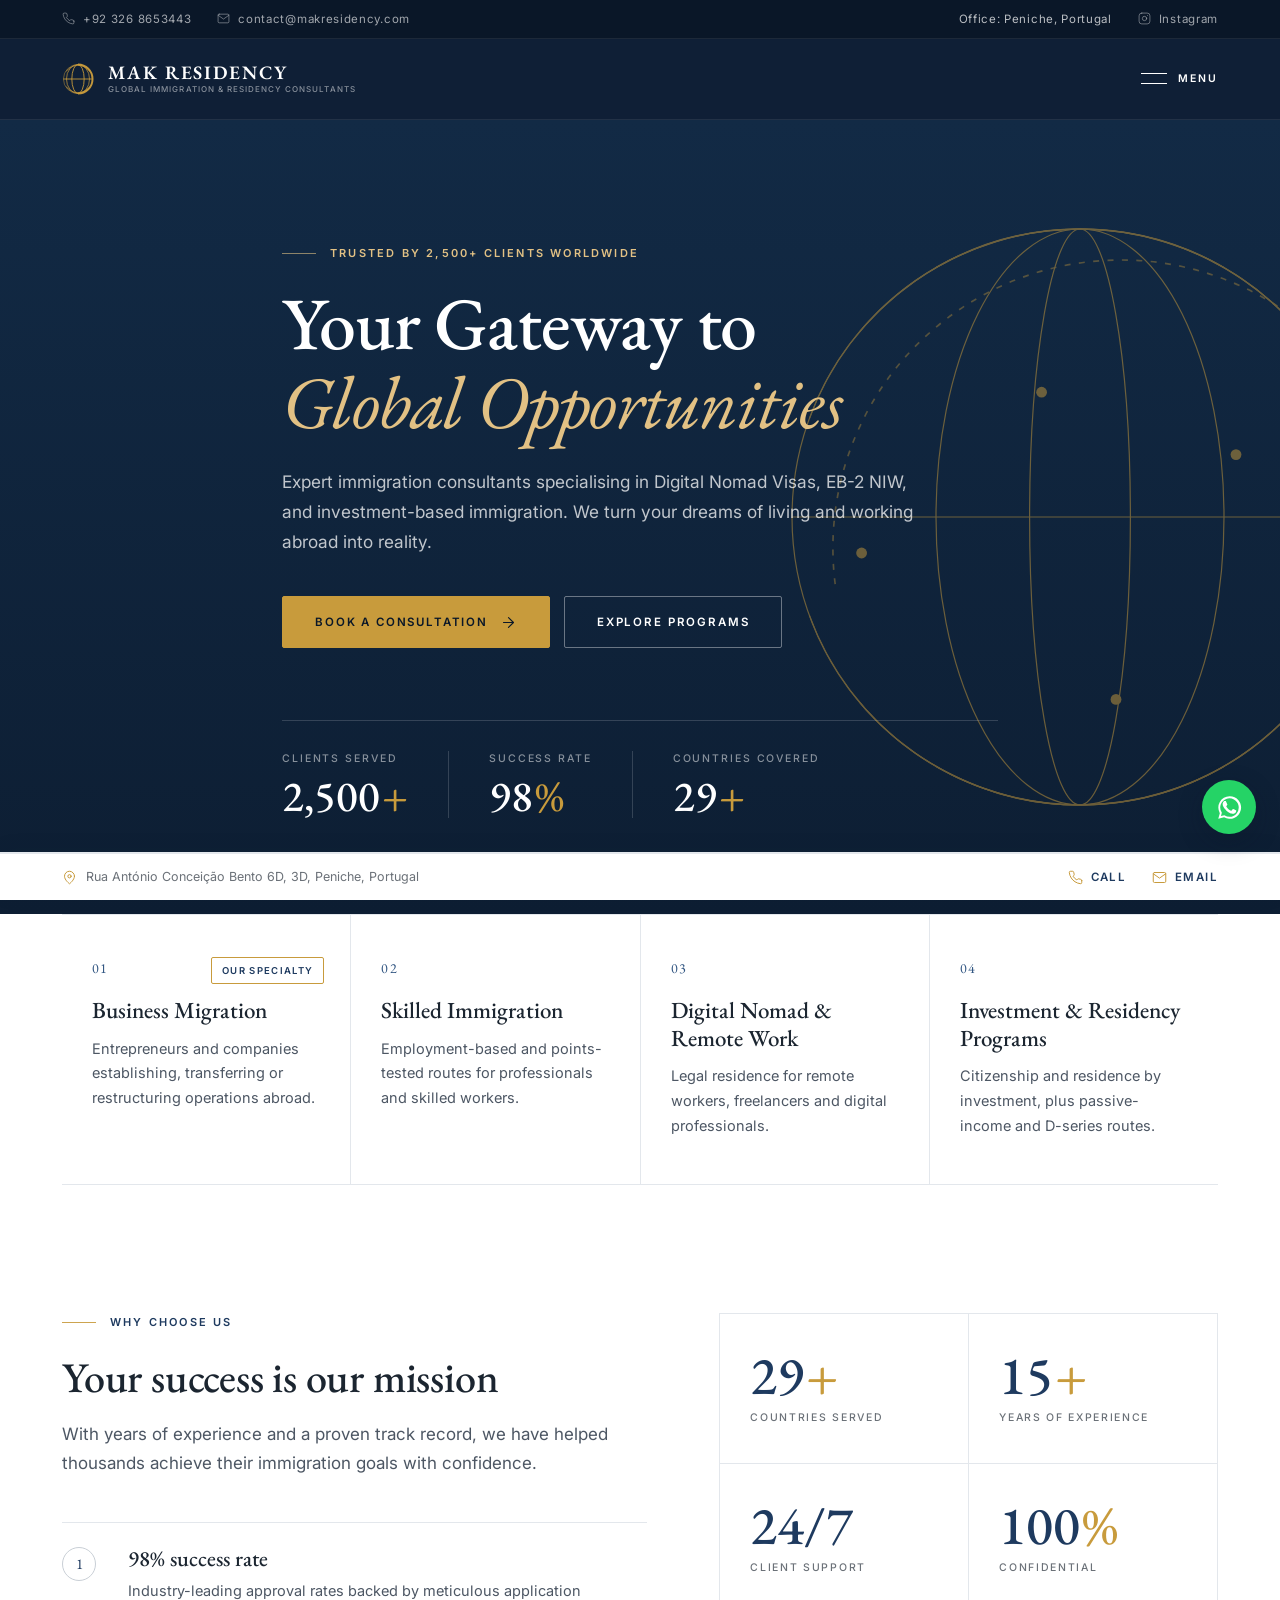
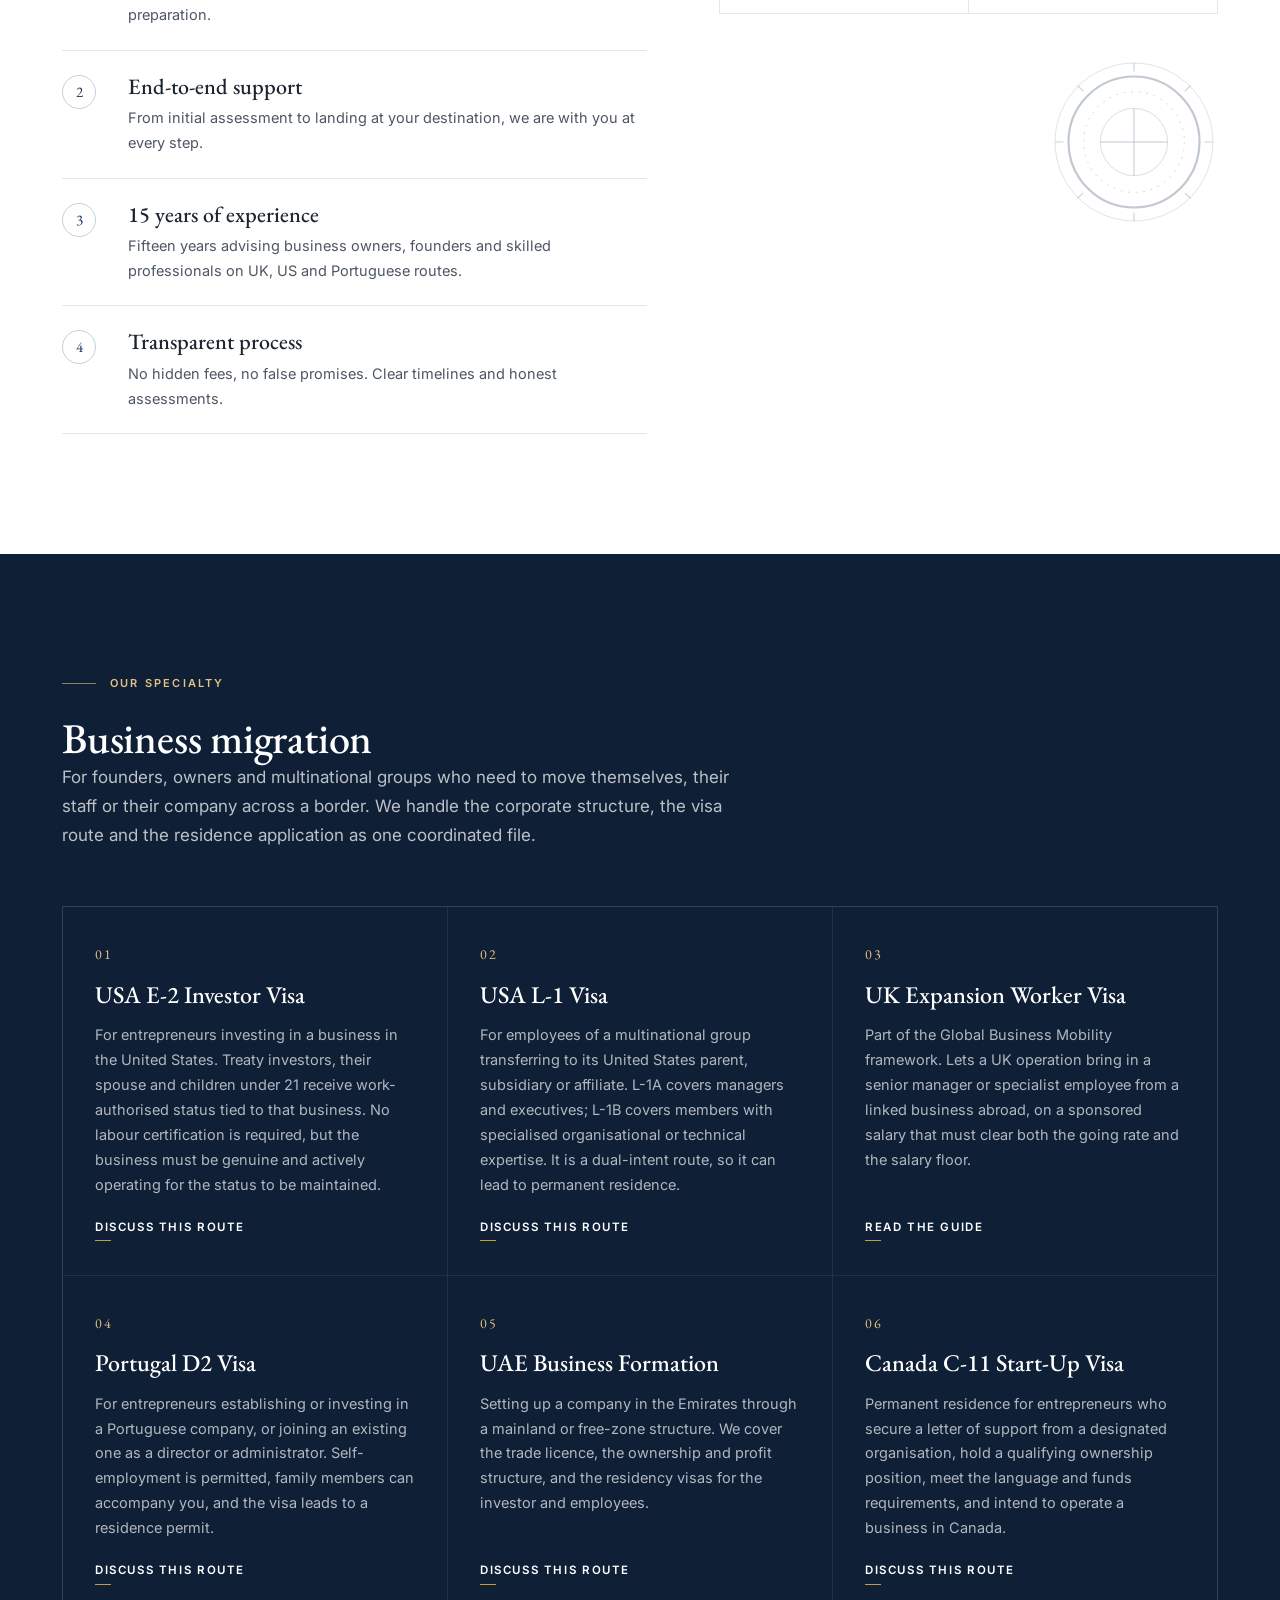
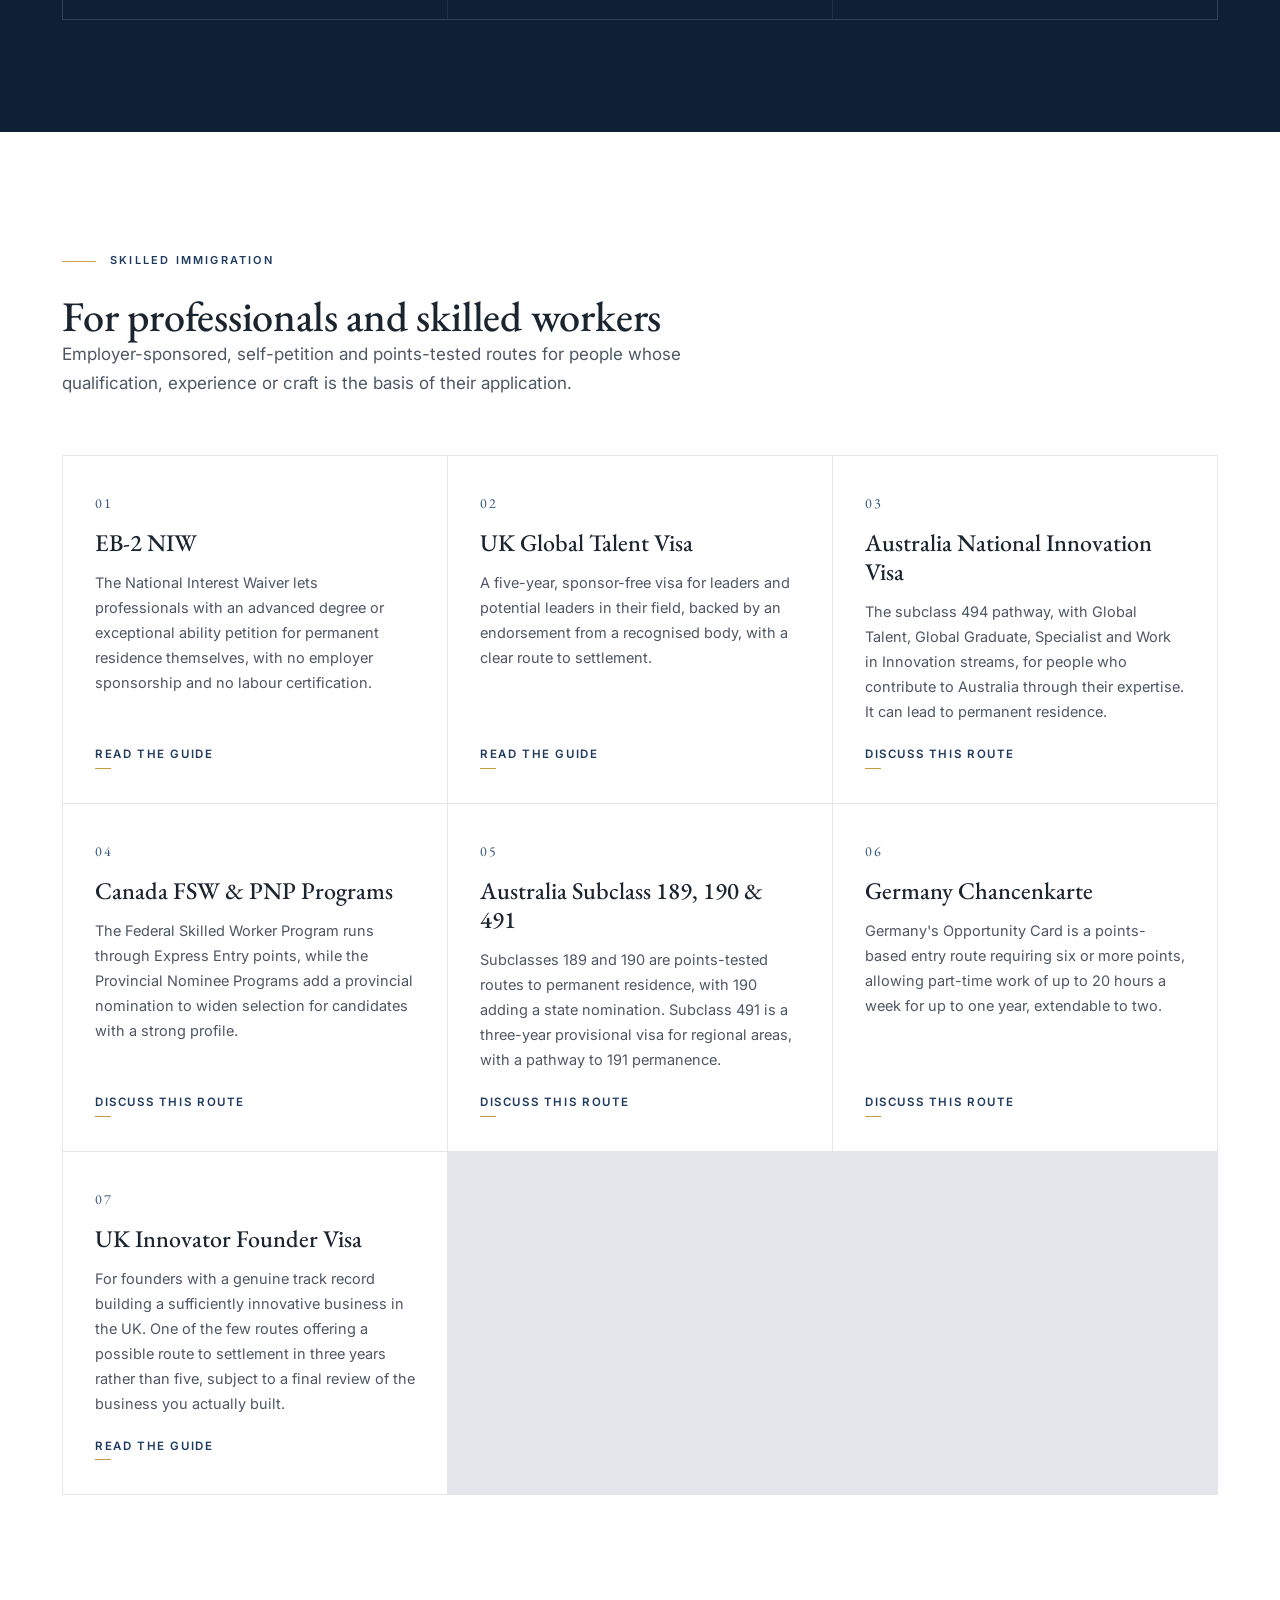
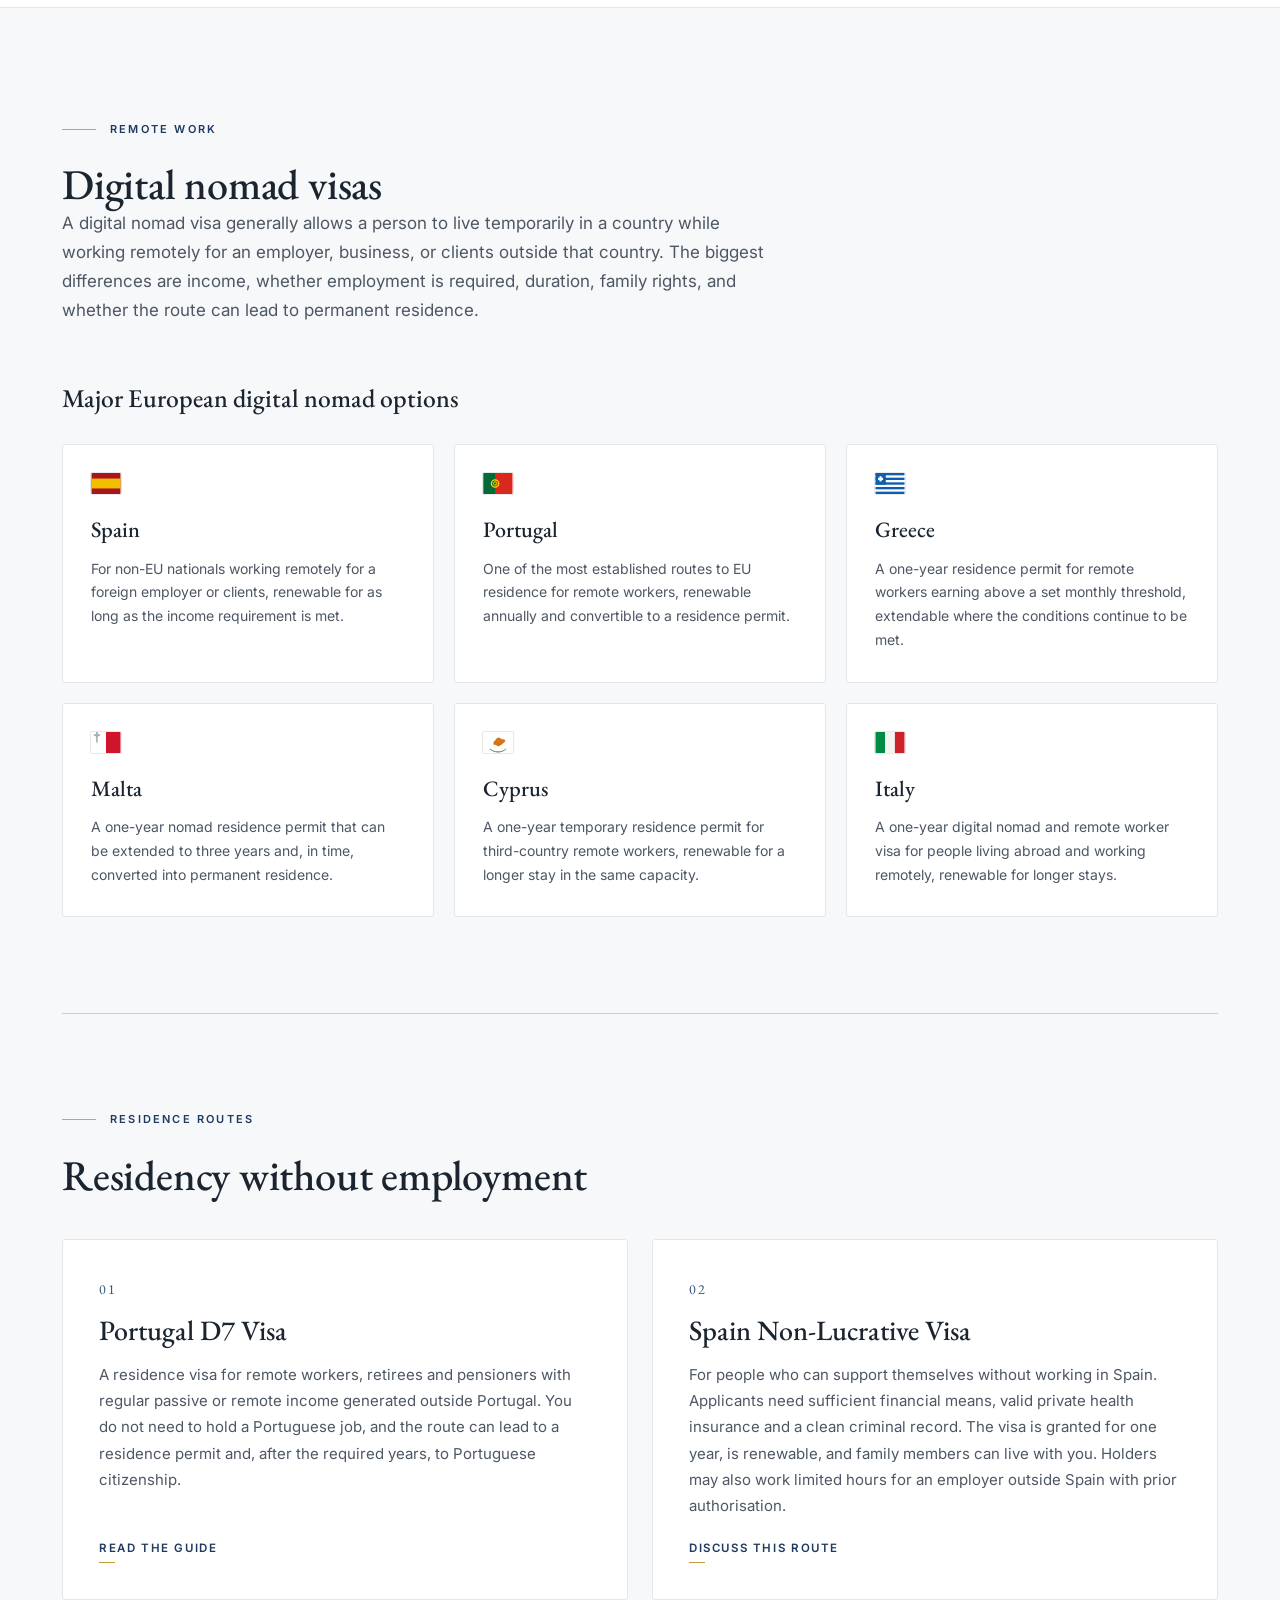
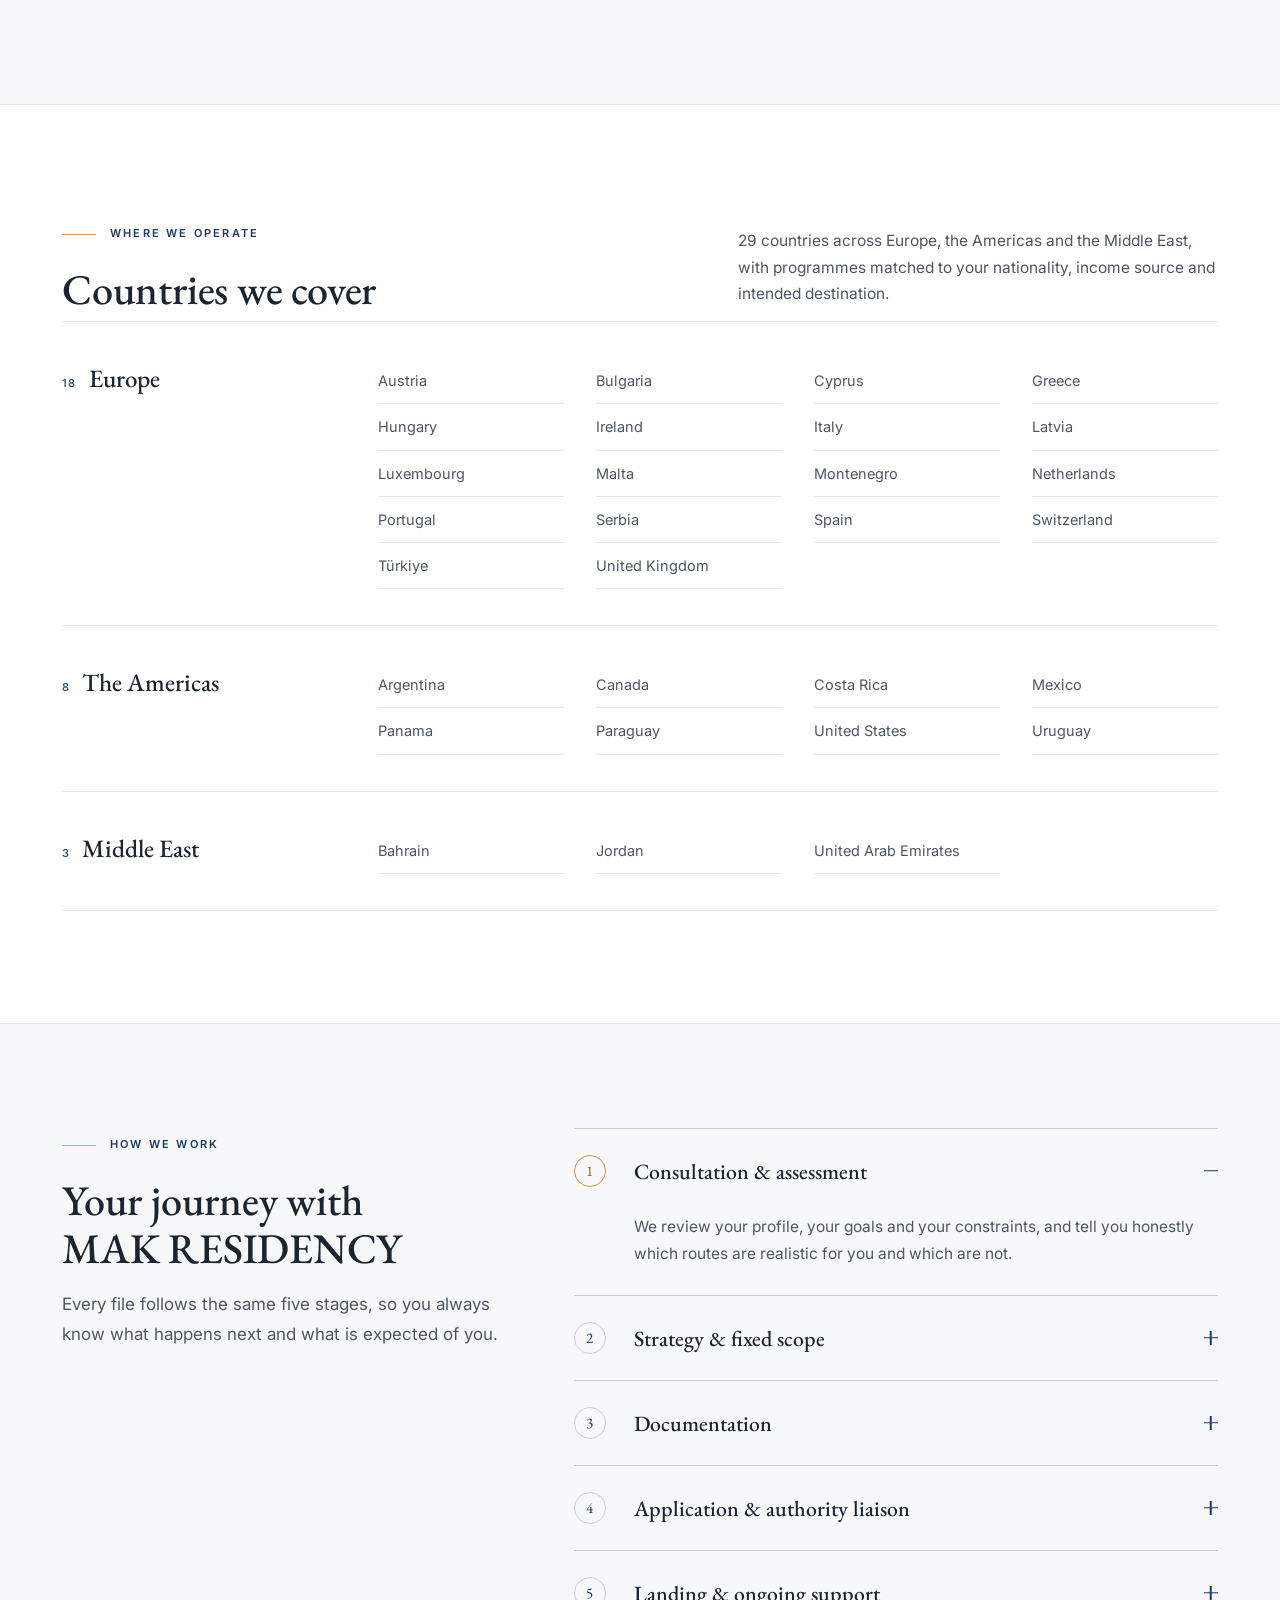
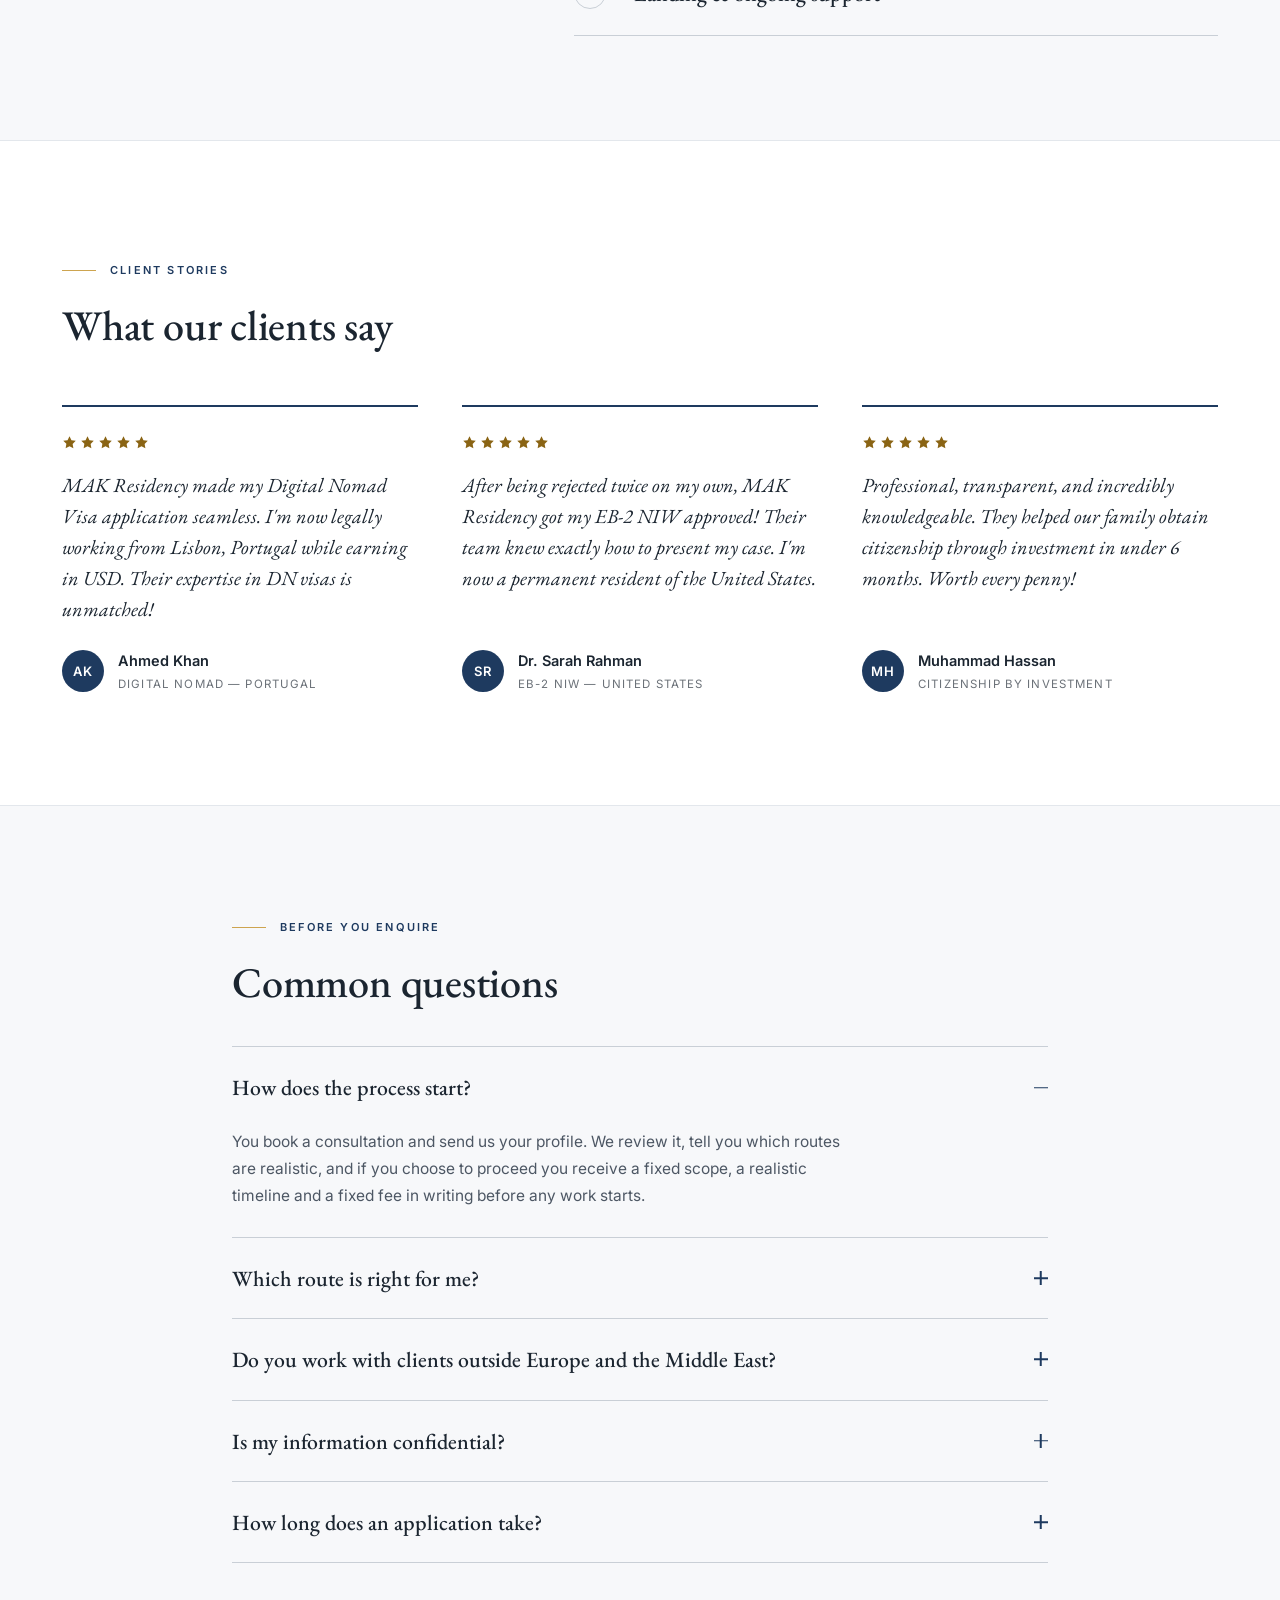
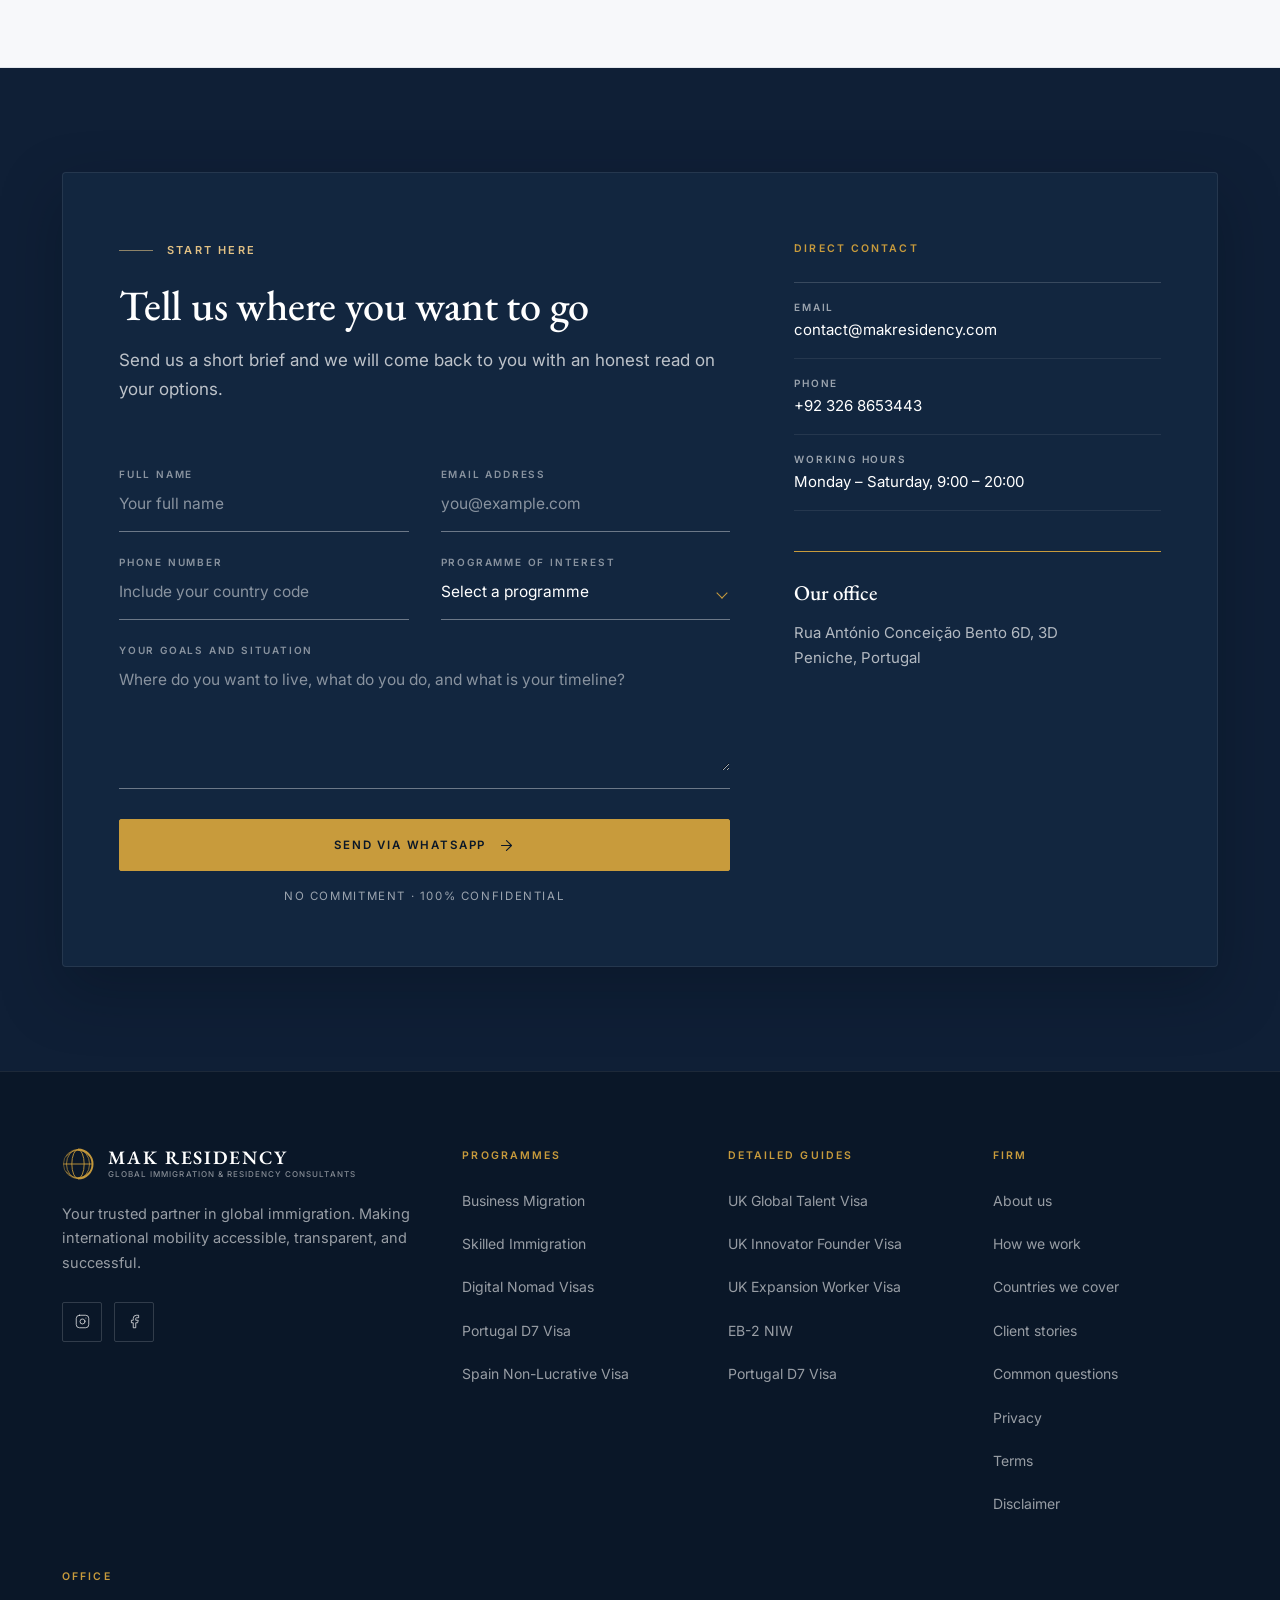
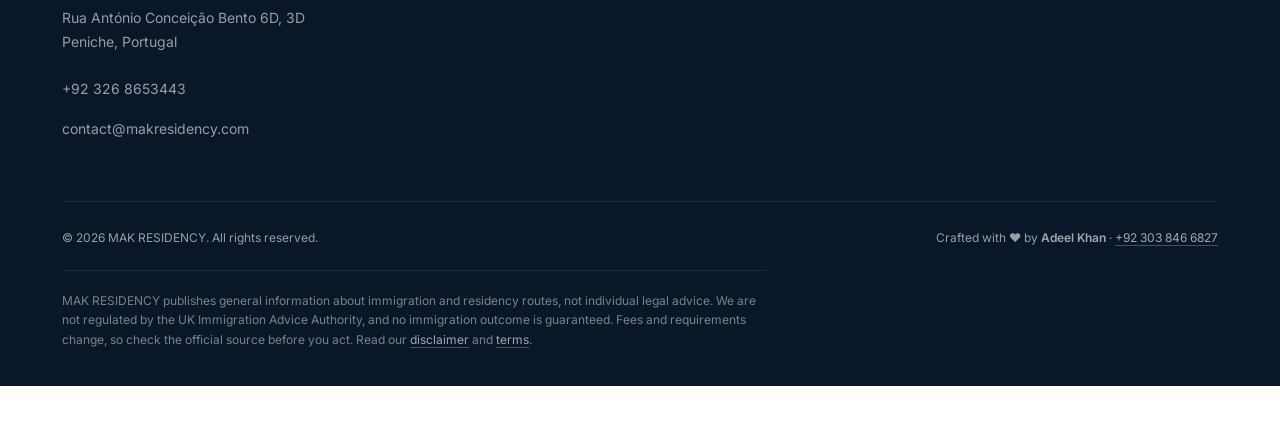
==== commit d1ff7af9: "Add residency menu item, fix navbar overflow on narrow screens" ====
--- a/index.html
+++ b/index.html
@@ -192,6 +192,7 @@
                     <li><a href="#business-migration">Business Migration</a></li>
                     <li><a href="#skilled-immigration">Skilled Immigration</a></li>
                     <li><a href="#other-programs">Other Programs</a></li>
+                    <li><a href="#residency">Residency and Citizenship</a></li>
                     <li><a href="#countries">Countries</a></li>
                     <li><a href="#why-us">Why Us</a></li>
                     <li><a href="#contact" class="nav-cta">Contact</a></li>
@@ -534,7 +535,7 @@
         </article>
 
         <!-- Residence programs -->
-        <article class="residency">
+        <article class="residency" id="residency">
             <header class="section-head section-head--left">
                 <p class="eyebrow"><span class="eyebrow-rule" aria-hidden="true"></span>Residence routes</p>
                 <h2 class="section-title">Residency without employment</h2>
--- a/styles.css
+++ b/styles.css
@@ -1923,10 +1923,29 @@
     .office-card { margin-top: 0; padding-top: 0; border-top: 0; }
 }
 
-/* ---- <= 900px: switch to mobile navigation ---- */
-@media (max-width: 900px) {
-    :root { --header-h: 68px; }
-
+/* ---- <= 1440px: keep the primary nav on one line without overflowing ---- */
+@media (max-width: 1440px) {
+    .brand-mark { width: 32px; }
+
+    .brand-name { font-size: 19px; }
+
+    .brand-sub { font-size: 8px; letter-spacing: 0.13em; }
+
+    .nav-list { gap: 16px; }
+
+    .nav-list a { font-size: 10px; letter-spacing: 0.06em; }
+
+    .nav-list .nav-cta { padding: 10px 12px; }
+}
+
+/* The brand tagline is the widest fixed block in the header; drop it in the
+   band where the nav is still inline, so the row cannot overflow. */
+@media (min-width: 1281px) and (max-width: 1440px) {
+    .brand-sub { display: none; }
+}
+
+/* ---- <= 1280px: switch to the panel navigation ---- */
+@media (max-width: 1280px) {
     .nav-toggle { display: inline-flex; }
 
     .primary-nav {
@@ -1981,6 +2000,11 @@
     }
 
     .nav-list .nav-cta:hover { background: var(--gold); color: var(--navy-900); }
+}
+
+/* ---- <= 900px: mobile layout ---- */
+@media (max-width: 900px) {
+    :root { --header-h: 68px; }
 
     .hero {
         min-height: 0;
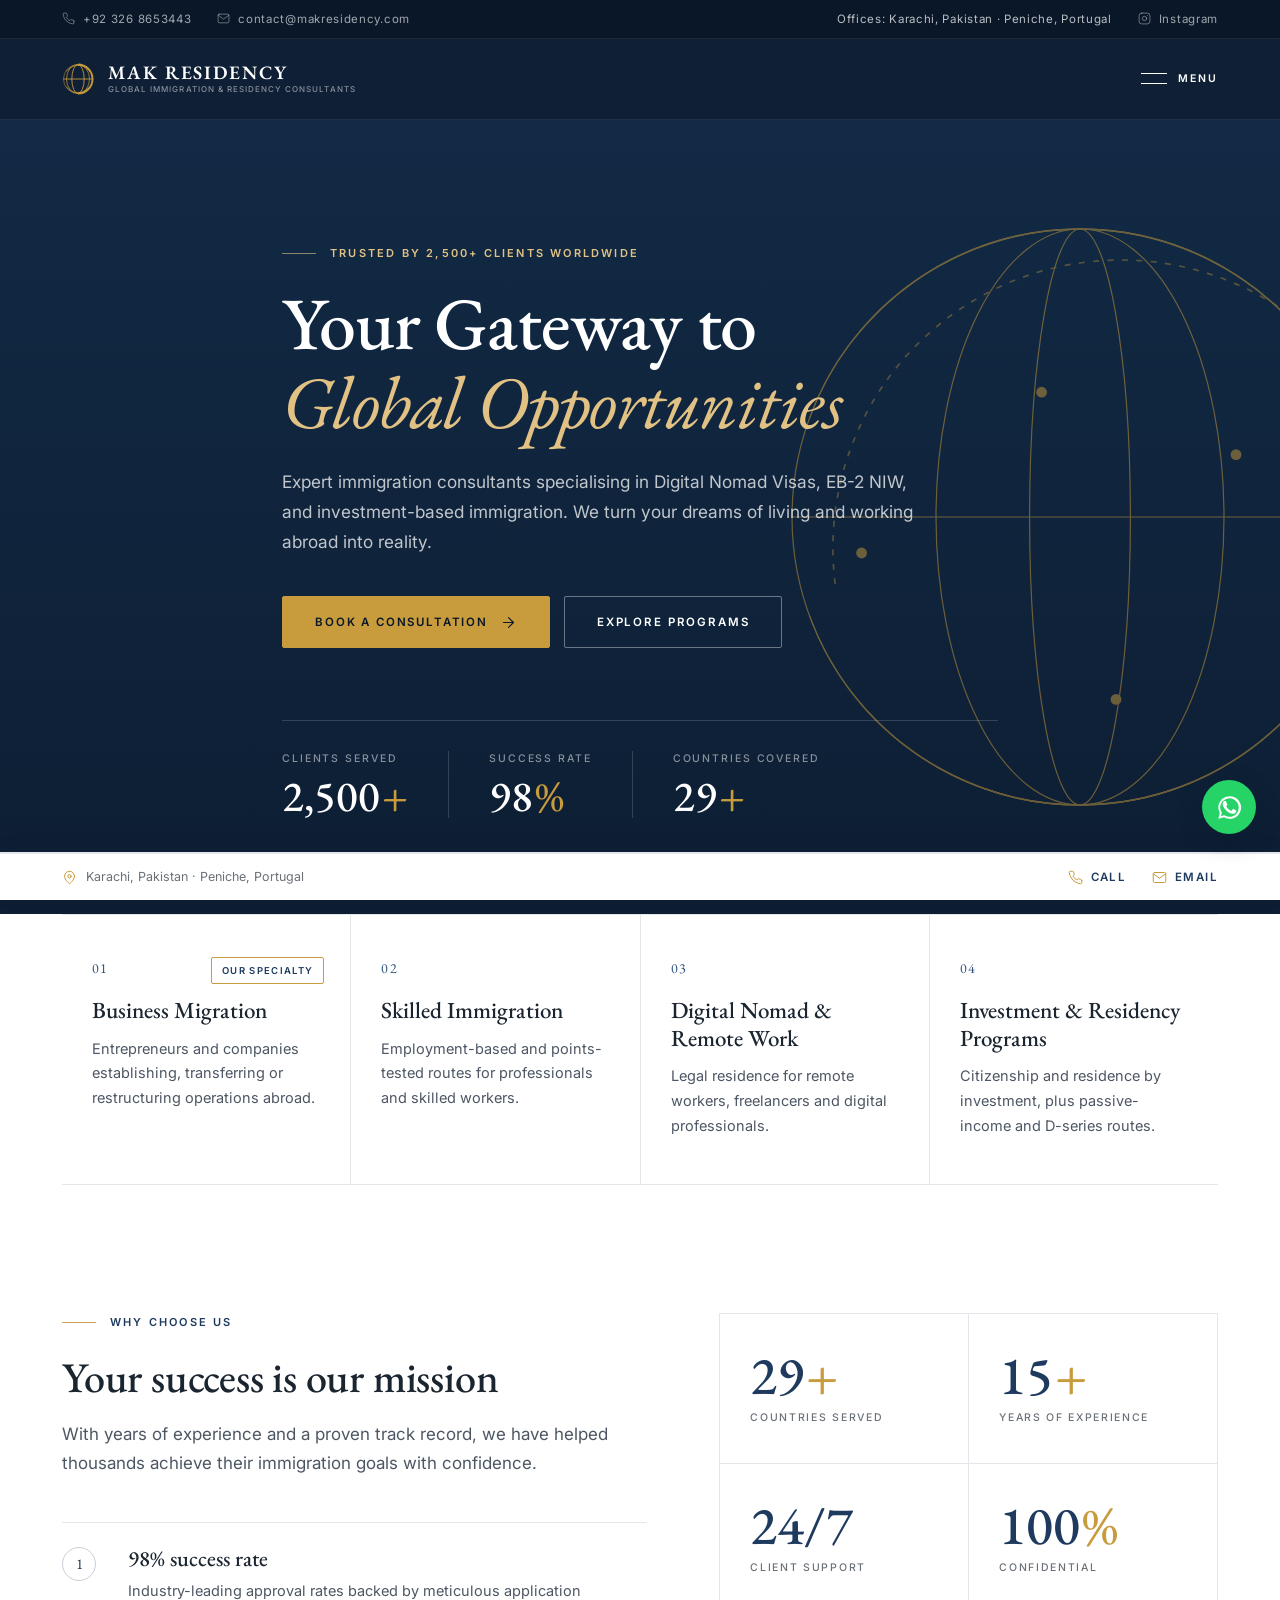
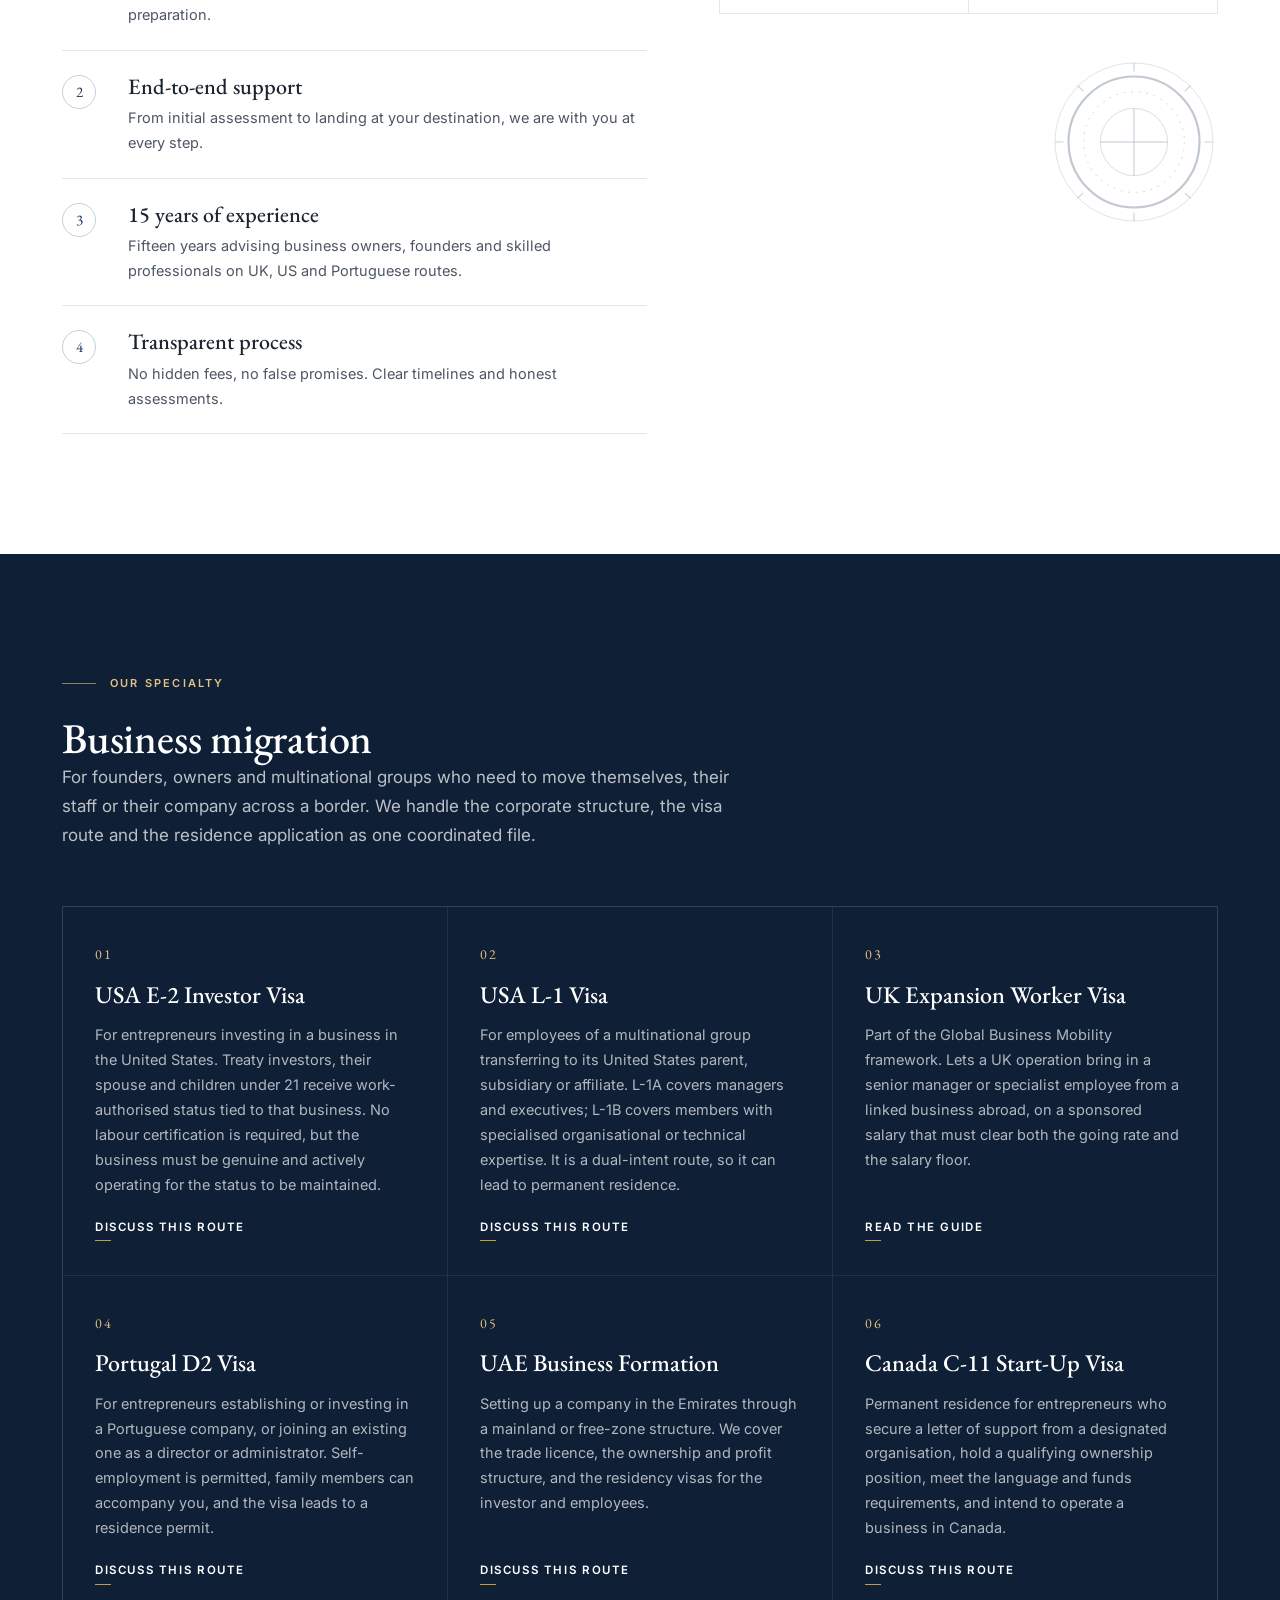
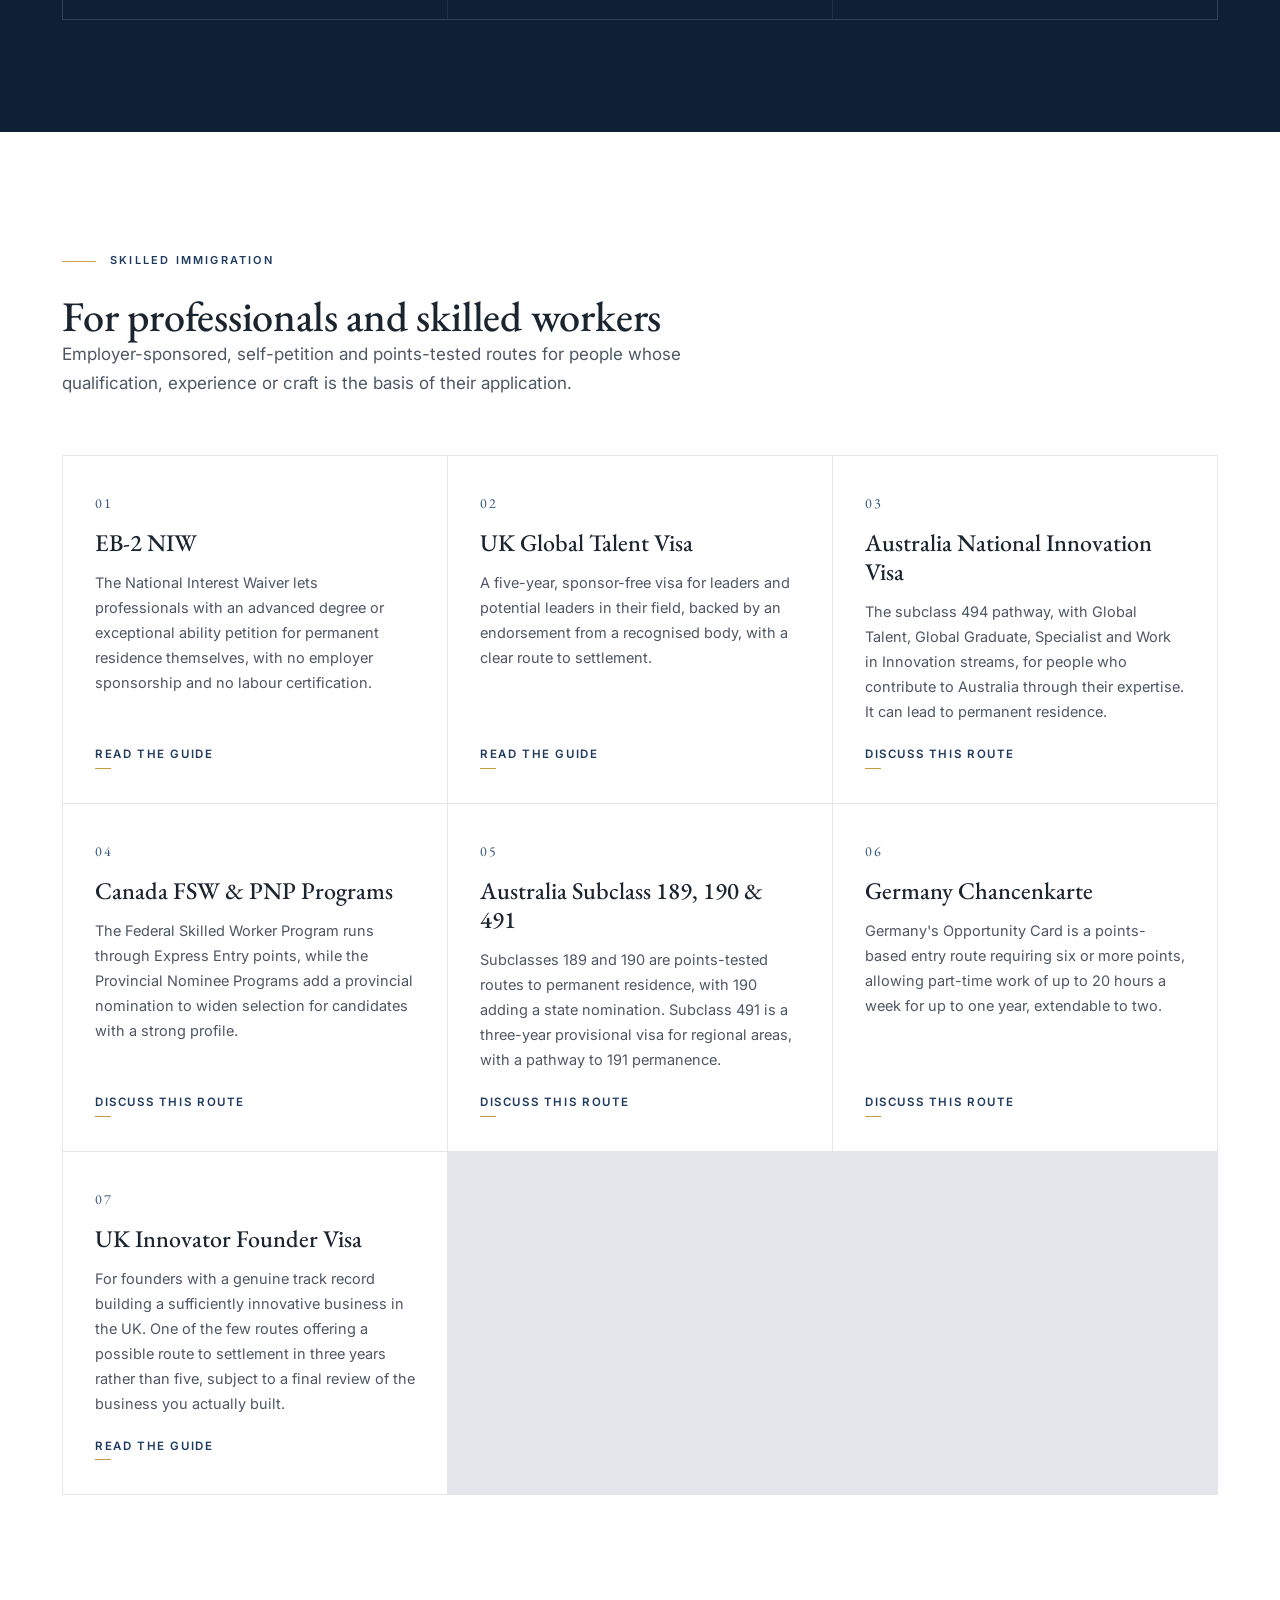
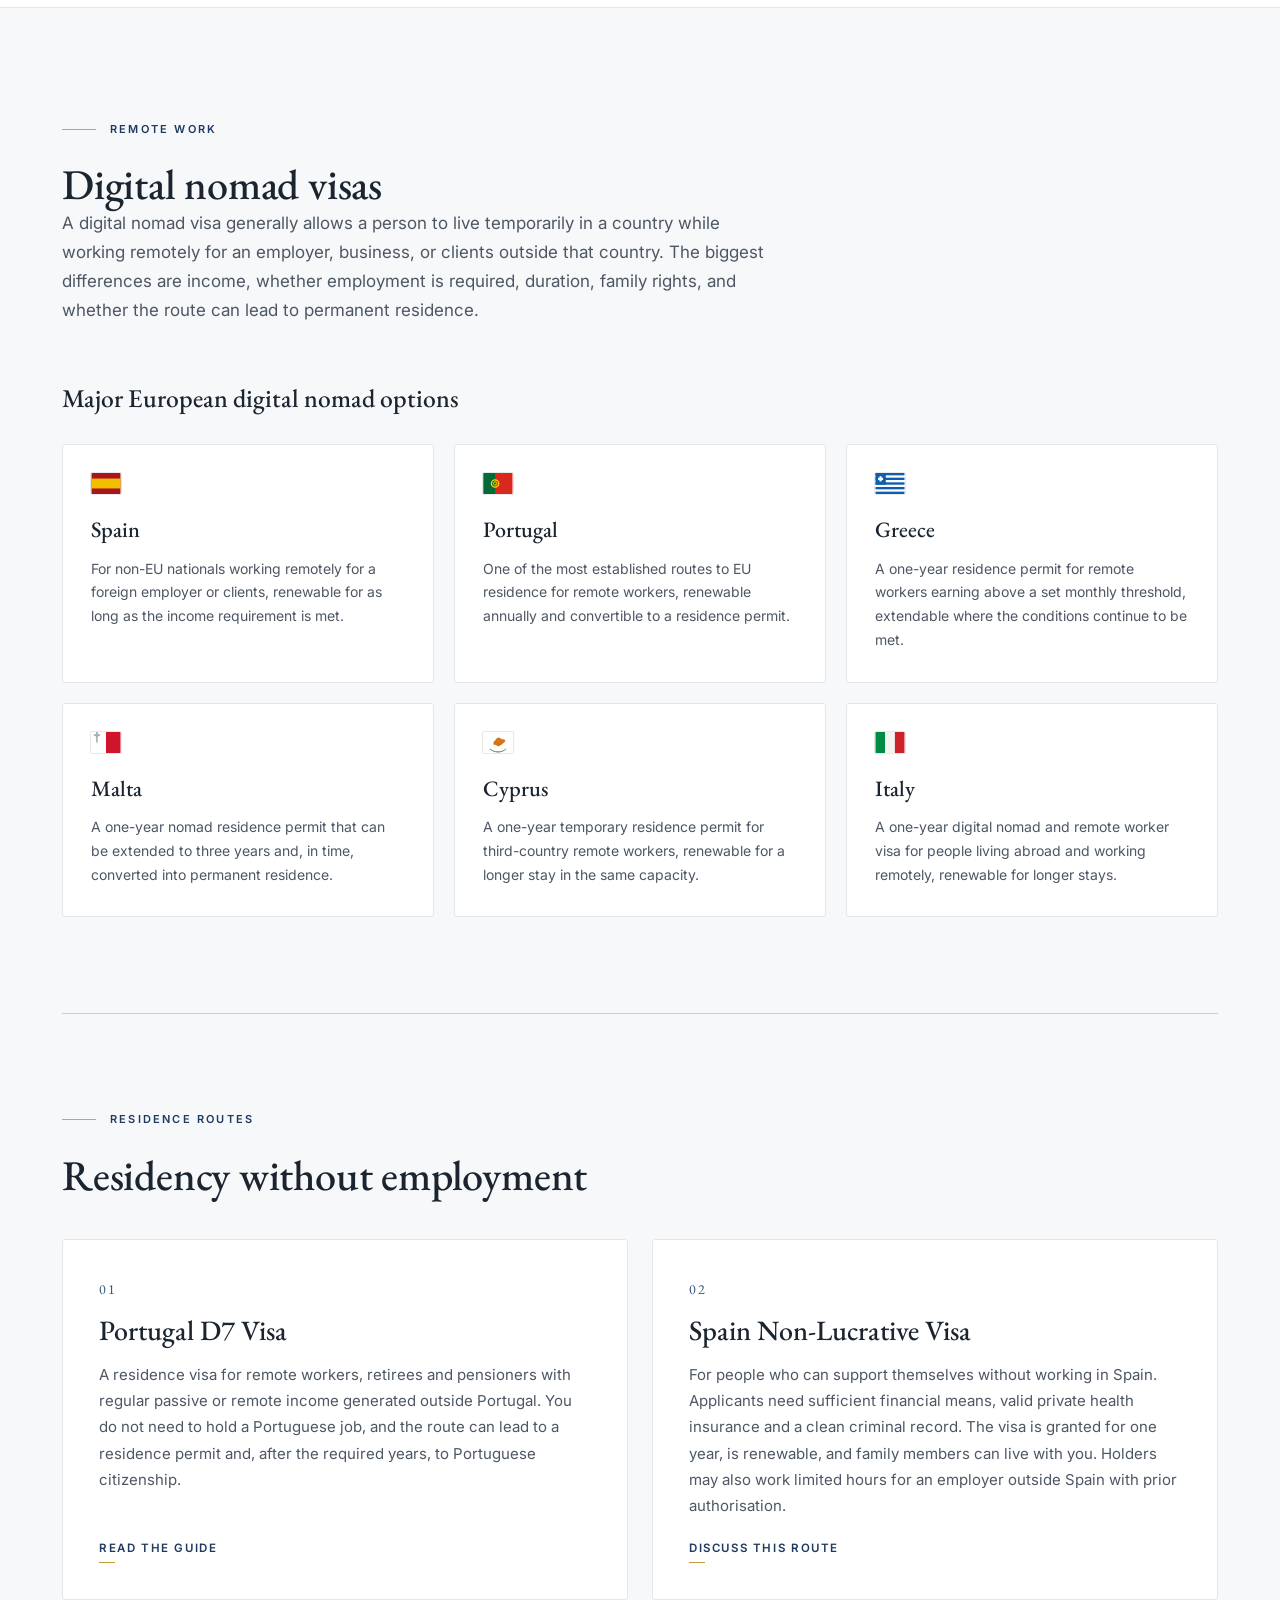
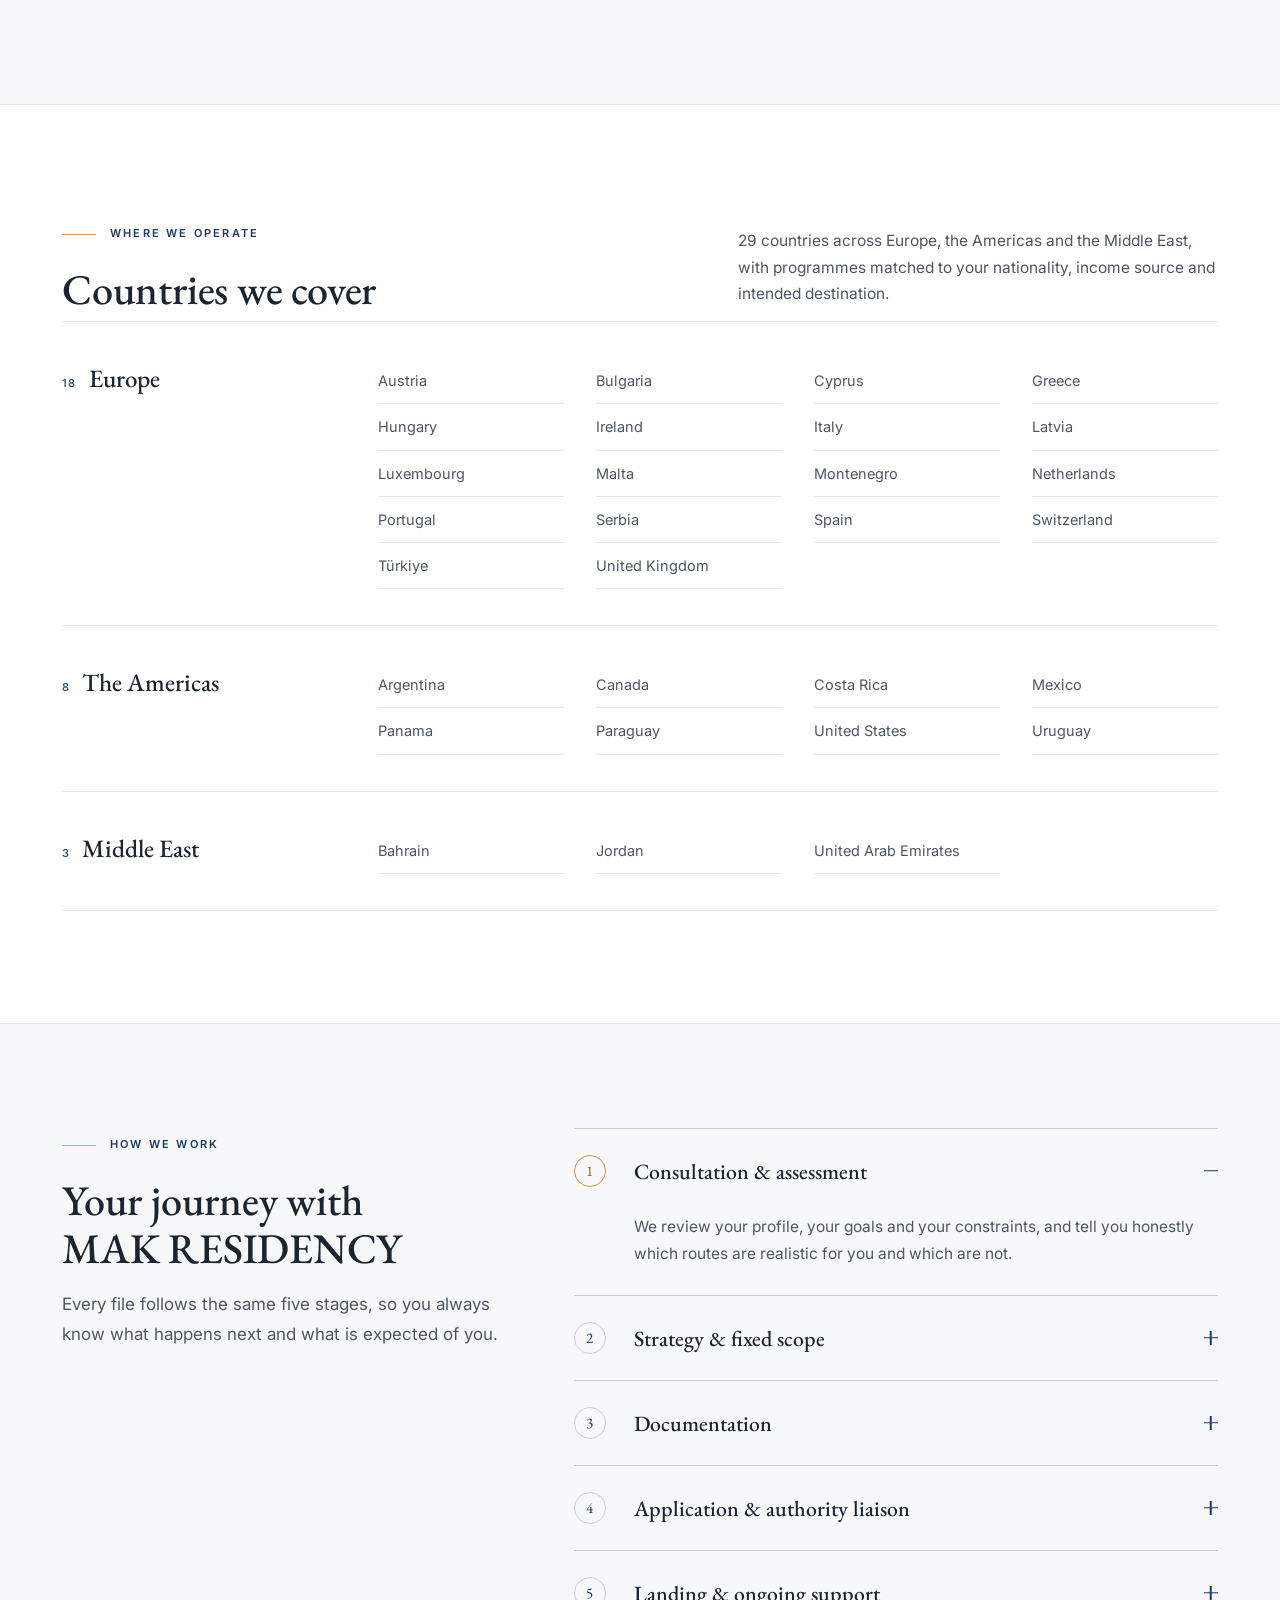
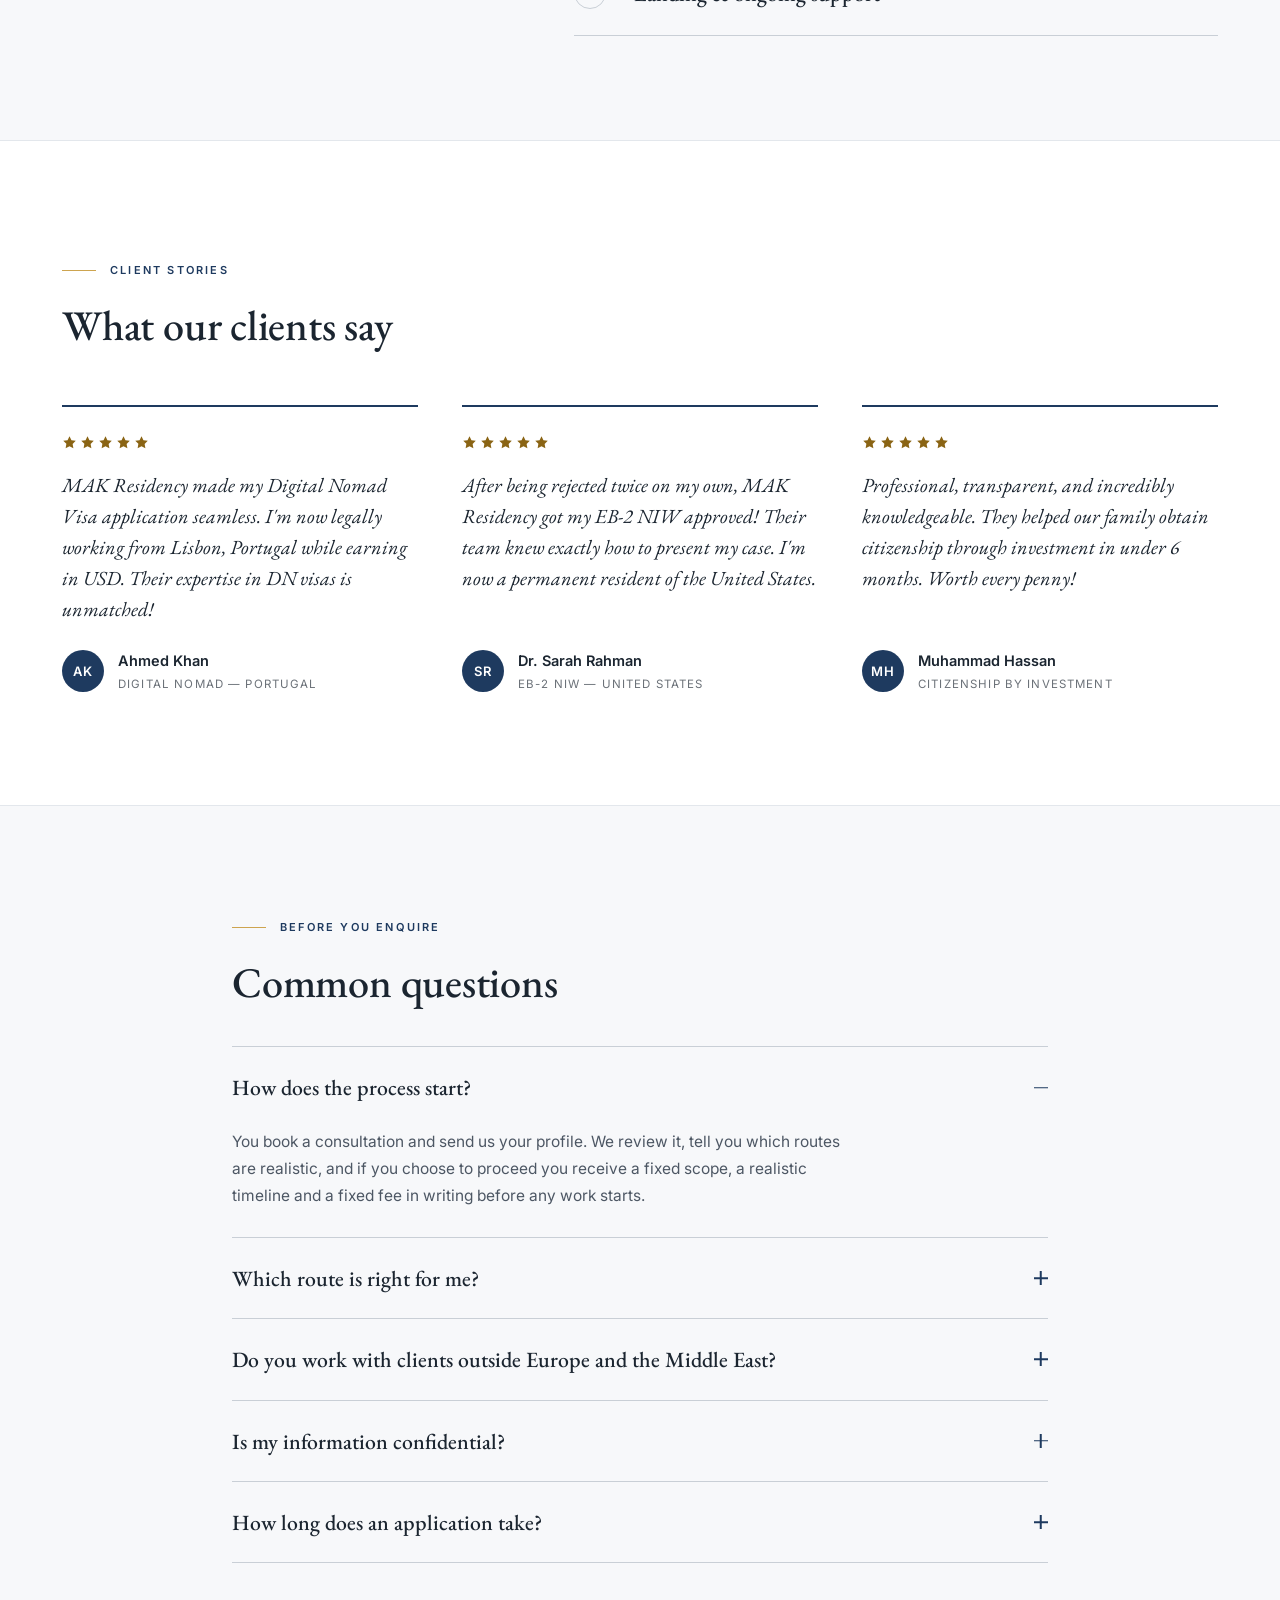
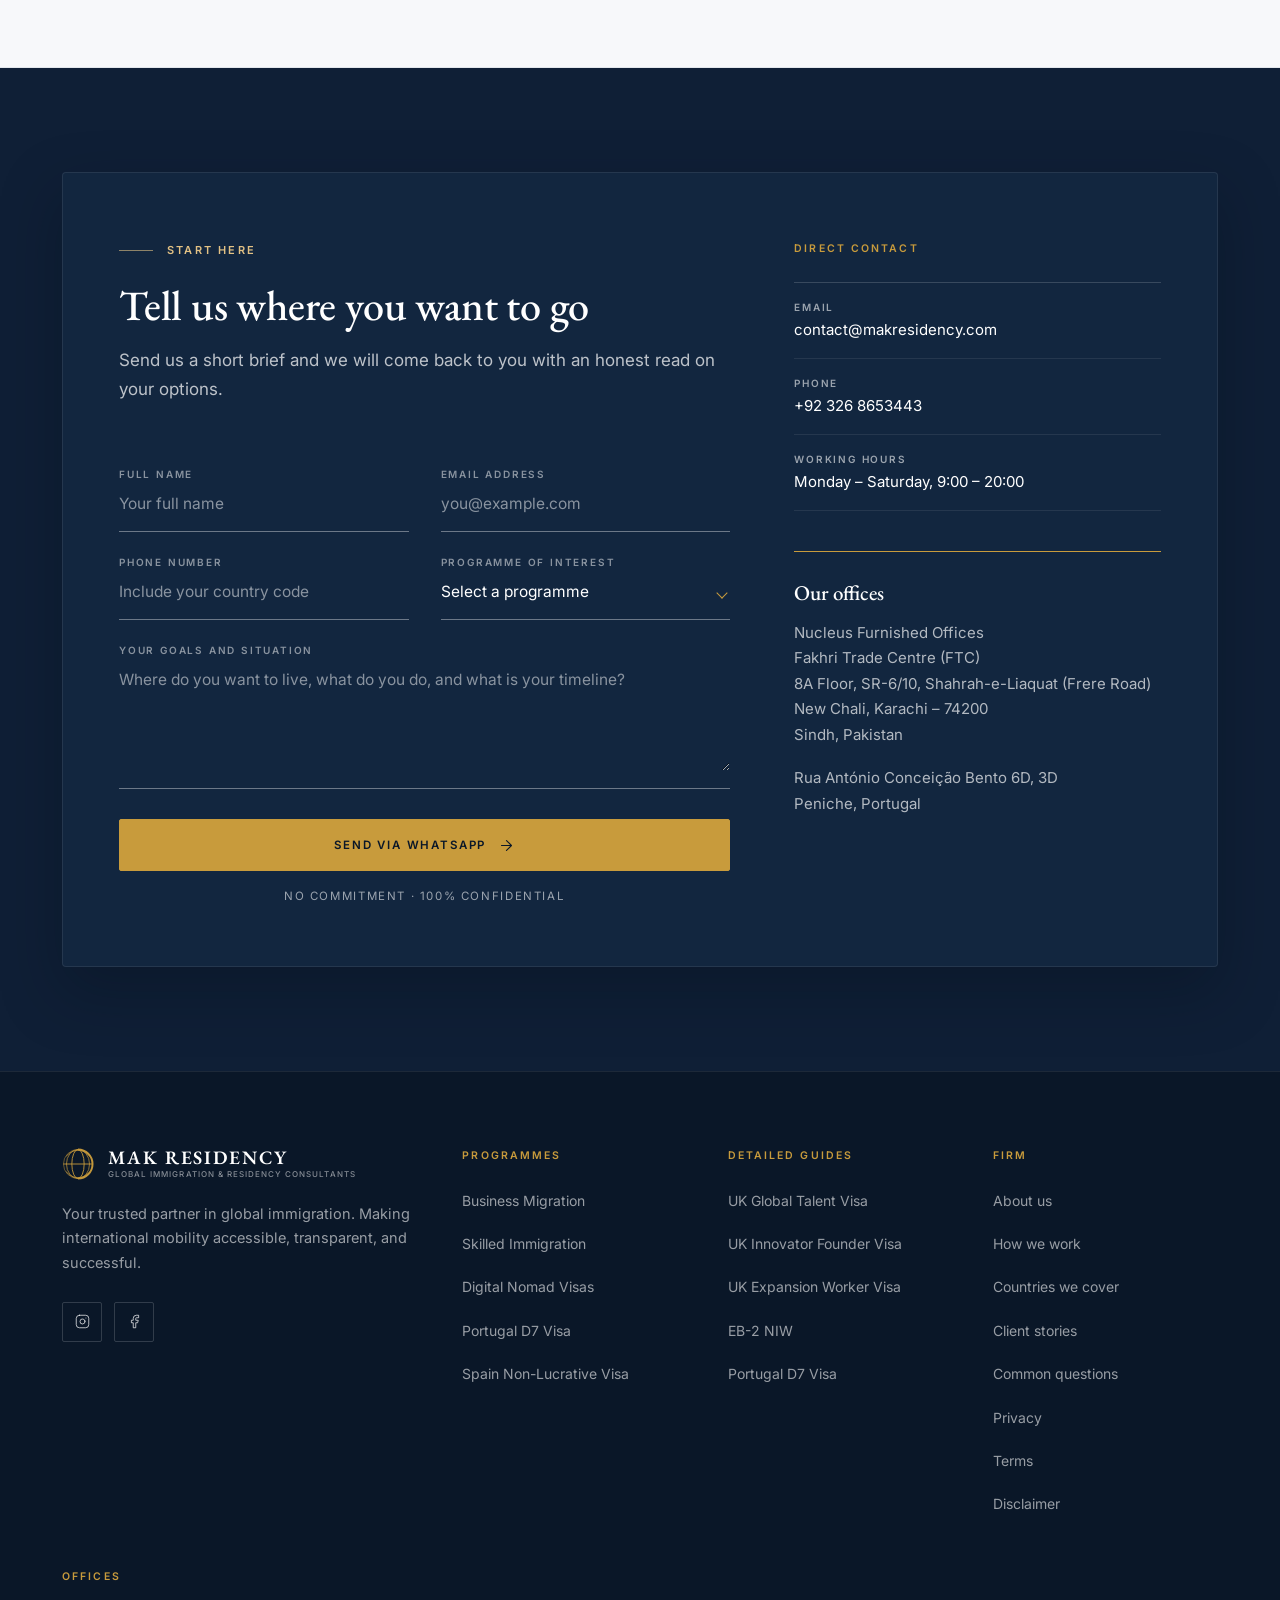
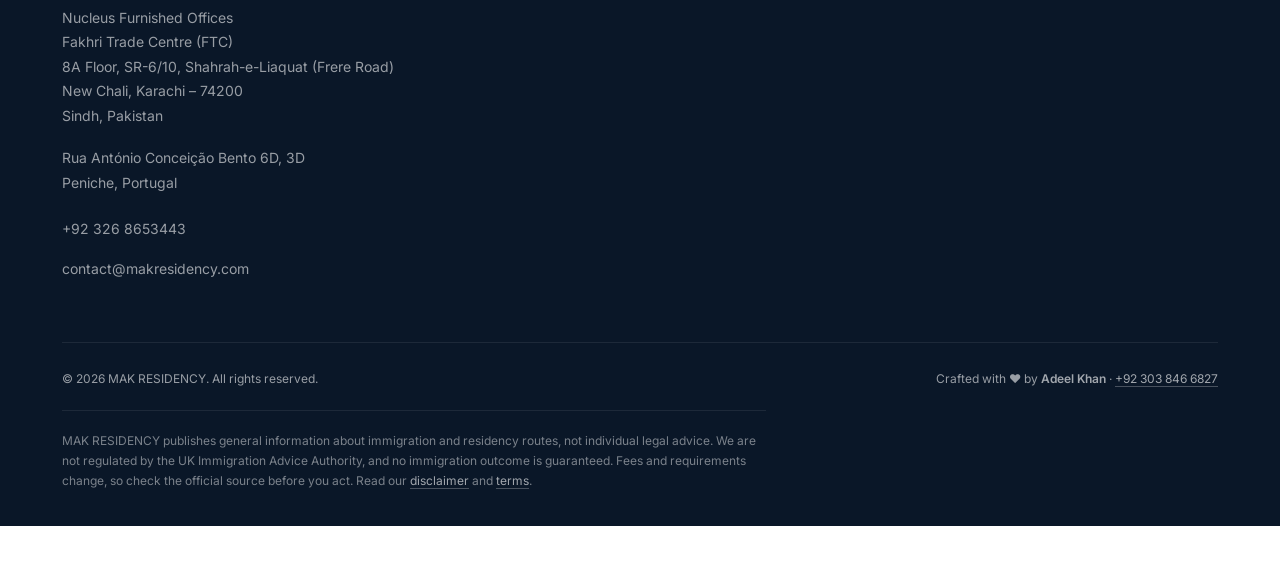
==== commit ad877f7e: "Add Karachi office alongside the Peniche office sitewide Adds the second office address to every pla" ====
--- a/index.html
+++ b/index.html
@@ -52,14 +52,25 @@
           "image": { "@type": "ImageObject", "url": "https://makresidency.com/assets/og-image.png", "width": 1200, "height": 630 },
           "telephone": "+92-326-8653443",
           "email": "contact@makresidency.com",
-          "address": {
-            "@type": "PostalAddress",
-            "streetAddress": "Rua Antonio Conceicao Bento 6D, 3D",
-            "addressLocality": "Peniche",
-            "addressRegion": "Leiria",
-            "postalCode": "2560-392",
-            "addressCountry": "PT"
-          },
+          "location": [
+            {
+              "@type": "PostalAddress",
+              "name": "Nucleus Furnished Offices",
+              "streetAddress": "Fakhri Trade Centre (FTC), 8A Floor, SR-6/10, Shahrah-e-Liaquat (Frere Road), New Chali",
+              "addressLocality": "Karachi",
+              "addressRegion": "Sindh",
+              "postalCode": "74200",
+              "addressCountry": "PK"
+            },
+            {
+              "@type": "PostalAddress",
+              "streetAddress": "Rua Antonio Conceicao Bento 6D, 3D",
+              "addressLocality": "Peniche",
+              "addressRegion": "Leiria",
+              "postalCode": "2560-392",
+              "addressCountry": "PT"
+            }
+          ],
           "areaServed": [
             { "@type": "Country", "name": "United Arab Emirates" },
             { "@type": "Country", "name": "Saudi Arabia" },
@@ -158,7 +169,7 @@
                 </a>
             </div>
             <div class="utility-group utility-group--end">
-                <span class="utility-note">Office: Peniche, Portugal</span>
+                <span class="utility-note">Offices: Karachi, Pakistan &middot; Peniche, Portugal</span>
                 <a class="utility-link" href="https://www.instagram.com/makresidency12/" target="_blank" rel="noopener noreferrer">
                     <svg class="icon" viewBox="0 0 24 24" aria-hidden="true" focusable="false"><rect x="2" y="2" width="20" height="20" rx="5"/><path d="M16 11.4A4 4 0 1 1 12.6 8a4 4 0 0 1 3.4 3.4z"/><path d="M17.5 6.5h.01"/></svg>
                     <span>Instagram</span>
@@ -767,7 +778,7 @@
                     </button>
                 </h3>
                 <div class="accordion-panel" id="faq-3" role="region" aria-labelledby="faq-t3" hidden>
-                    <p>Yes. We advise clients worldwide remotely, and we hold an office in Peniche, Portugal. Most of our work is handled over video and document platforms, so location is rarely a constraint.</p>
+                    <p>Yes. We advise clients worldwide remotely, and we hold offices in Karachi, Pakistan and Peniche, Portugal. Most of our work is handled over video and document platforms, so location is rarely a constraint.</p>
                 </div>
             </div>
             <div class="accordion-item accordion-item--plain">
@@ -872,8 +883,15 @@
                 </ul>
 
                 <div class="office-card">
-                    <h3 class="office-title">Our office</h3>
+                    <h3 class="office-title">Our offices</h3>
                     <address class="office-address">
+                        Nucleus Furnished Offices<br>
+                        Fakhri Trade Centre (FTC)<br>
+                        8A Floor, SR-6/10, Shahrah-e-Liaquat (Frere Road)<br>
+                        New Chali, Karachi &ndash; 74200<br>
+                        Sindh, Pakistan
+                    </address>
+                    <address class="office-address office-address--second">
                         Rua Ant&oacute;nio Concei&ccedil;&atilde;o Bento 6D, 3D<br>
                         Peniche, Portugal
                     </address>
@@ -959,7 +977,14 @@
             </nav>
 
             <div class="footer-col">
-                <h2 class="footer-heading">Office</h2>
+                <h2 class="footer-heading">Offices</h2>
+                <address class="footer-address">
+                    Nucleus Furnished Offices<br>
+                    Fakhri Trade Centre (FTC)<br>
+                    8A Floor, SR-6/10, Shahrah-e-Liaquat (Frere Road)<br>
+                    New Chali, Karachi &ndash; 74200<br>
+                    Sindh, Pakistan
+                </address>
                 <address class="footer-address">
                     Rua Ant&oacute;nio Concei&ccedil;&atilde;o Bento 6D, 3D<br>
                     Peniche, Portugal
@@ -988,16 +1013,22 @@
 <div class="dock" id="dock">
     <div class="dock-panel" id="dockPanel">
         <div class="container dock-panel-inner">
-            <p class="dock-panel-label">Our office</p>
-            <address class="dock-panel-address">Rua Ant&oacute;nio Concei&ccedil;&atilde;o Bento 6D, 3D, Peniche, Portugal</address>
-            <a class="dock-panel-map" href="https://maps.google.com/?q=Rua+Ant%C3%B3nio+Concei%C3%A7%C3%A3o+Bento+6D+Peniche+Portugal" target="_blank" rel="noopener noreferrer">View on map</a>
+            <p class="dock-panel-label">Our offices</p>
+            <div class="dock-panel-office">
+                <address class="dock-panel-address">Nucleus Furnished Offices, Fakhri Trade Centre (FTC), 8A Floor, SR-6/10, Shahrah-e-Liaquat (Frere Road), New Chali, Karachi &ndash; 74200, Sindh, Pakistan</address>
+                <a class="dock-panel-map" href="https://maps.google.com/?q=Nucleus+Furnished+Offices+Fakhri+Trade+Centre+Shahrah-e-Liaquat+New+Chali+Karachi+74200" target="_blank" rel="noopener noreferrer">View on map</a>
+            </div>
+            <div class="dock-panel-office">
+                <address class="dock-panel-address">Rua Ant&oacute;nio Concei&ccedil;&atilde;o Bento 6D, 3D, Peniche, Portugal</address>
+                <a class="dock-panel-map" href="https://maps.google.com/?q=Rua+Ant%C3%B3nio+Concei%C3%A7%C3%A3o+Bento+6D+Peniche+Portugal" target="_blank" rel="noopener noreferrer">View on map</a>
+            </div>
         </div>
     </div>
     <div class="dock-bar">
         <div class="container dock-inner">
             <span class="dock-office">
                 <svg class="icon" viewBox="0 0 24 24" aria-hidden="true" focusable="false"><path d="M20 10c0 6-8 12-8 12S4 16 4 10a8 8 0 0 1 16 0z"/><circle cx="12" cy="10" r="2.6"/></svg>
-                <span>Rua Ant&oacute;nio Concei&ccedil;&atilde;o Bento 6D, 3D, Peniche, Portugal</span>
+                <span>Karachi, Pakistan &middot; Peniche, Portugal</span>
             </span>
             <span class="dock-actions">
                 <a class="dock-link" href="tel:+923268653443">
--- a/styles.css
+++ b/styles.css
@@ -1524,6 +1524,10 @@
     color: rgba(255, 255, 255, 0.68);
 }
 
+.office-address--second {
+    margin-top: 18px;
+}
+
 
 /* ==========================================================================
    17. FOOTER
@@ -1717,11 +1721,22 @@
 
 .dock-panel-label {
     margin: 0;
+    flex: 0 0 100%;
     font-size: 10px;
     font-weight: 600;
     letter-spacing: 0.18em;
     text-transform: uppercase;
     color: var(--muted);
+}
+
+/* Each office keeps its address and map link together when the panel wraps */
+.dock-panel-office {
+    display: flex;
+    flex: 1 1 300px;
+    flex-wrap: wrap;
+    align-items: center;
+    gap: 6px 16px;
+    min-width: 0;
 }
 
 .dock-panel-address {
@@ -1942,6 +1957,27 @@
    band where the nav is still inline, so the row cannot overflow. */
 @media (min-width: 1281px) and (max-width: 1440px) {
     .brand-sub { display: none; }
+}
+
+/* ---- 1441px to 1919px: partial tightening ----
+   The full-size row needs about 1762px (brand 569 + gap 32 + nav 1097 +
+   gutters 64) and only clears the viewport edge at 1800px, which leaves
+   2px of margin. Between 1441px and 1919px the base nav-list cannot sit
+   beside the tagline without spilling into the gutter, so step the nav down
+   and drop the tagline. The full-size row is kept for 1920px and up, where
+   it has 62px of margin inside the container. */
+@media (min-width: 1441px) and (max-width: 1919px) {
+    .brand-mark { width: 34px; }
+
+    .brand-name { font-size: 19px; }
+
+    .brand-sub { display: none; }
+
+    .nav-list { gap: 18px; }
+
+    .nav-list a { font-size: 10.5px; letter-spacing: 0.08em; }
+
+    .nav-list .nav-cta { padding: 11px 14px; }
 }
 
 /* ---- <= 1280px: switch to the panel navigation ---- */
@@ -2151,21 +2187,12 @@
     }
 }
 
-/* ---- <= 400px ---- */
-@media (max-width: 400px) {
-    :root { --gutter: 16px; }
-
-    .hero-stats { grid-template-columns: repeat(2, minmax(0, 1fr)); }
-
-    .hero-stat:nth-child(3) {
-        border-left: 0;
-        padding-left: 0;
-    }
-
-    .region-list { grid-template-columns: minmax(0, 1fr); }
-
-    /* Keep the descriptor visible on narrow phones: cap its width so it wraps
-       to two lines instead of being dropped or forcing header overflow */
+/* ---- <= 520px: protect the header row ----
+   The brand cannot shrink (flex: none) and the tagline is wider than the
+   viewport on its own, so between roughly 401px and 470px the brand plus the
+   labelled "Menu" toggle overran the container. Cap the tagline to two lines
+   and drop the button label across the whole small-phone band. */
+@media (max-width: 520px) {
     .brand-sub {
         display: block;
         max-width: 176px;
@@ -2176,6 +2203,20 @@
     }
 
     .nav-toggle-text { display: none; }
+}
+
+/* ---- <= 400px ---- */
+@media (max-width: 400px) {
+    :root { --gutter: 16px; }
+
+    .hero-stats { grid-template-columns: repeat(2, minmax(0, 1fr)); }
+
+    .hero-stat:nth-child(3) {
+        border-left: 0;
+        padding-left: 0;
+    }
+
+    .region-list { grid-template-columns: minmax(0, 1fr); }
 }
 
 /* ==========================================================================
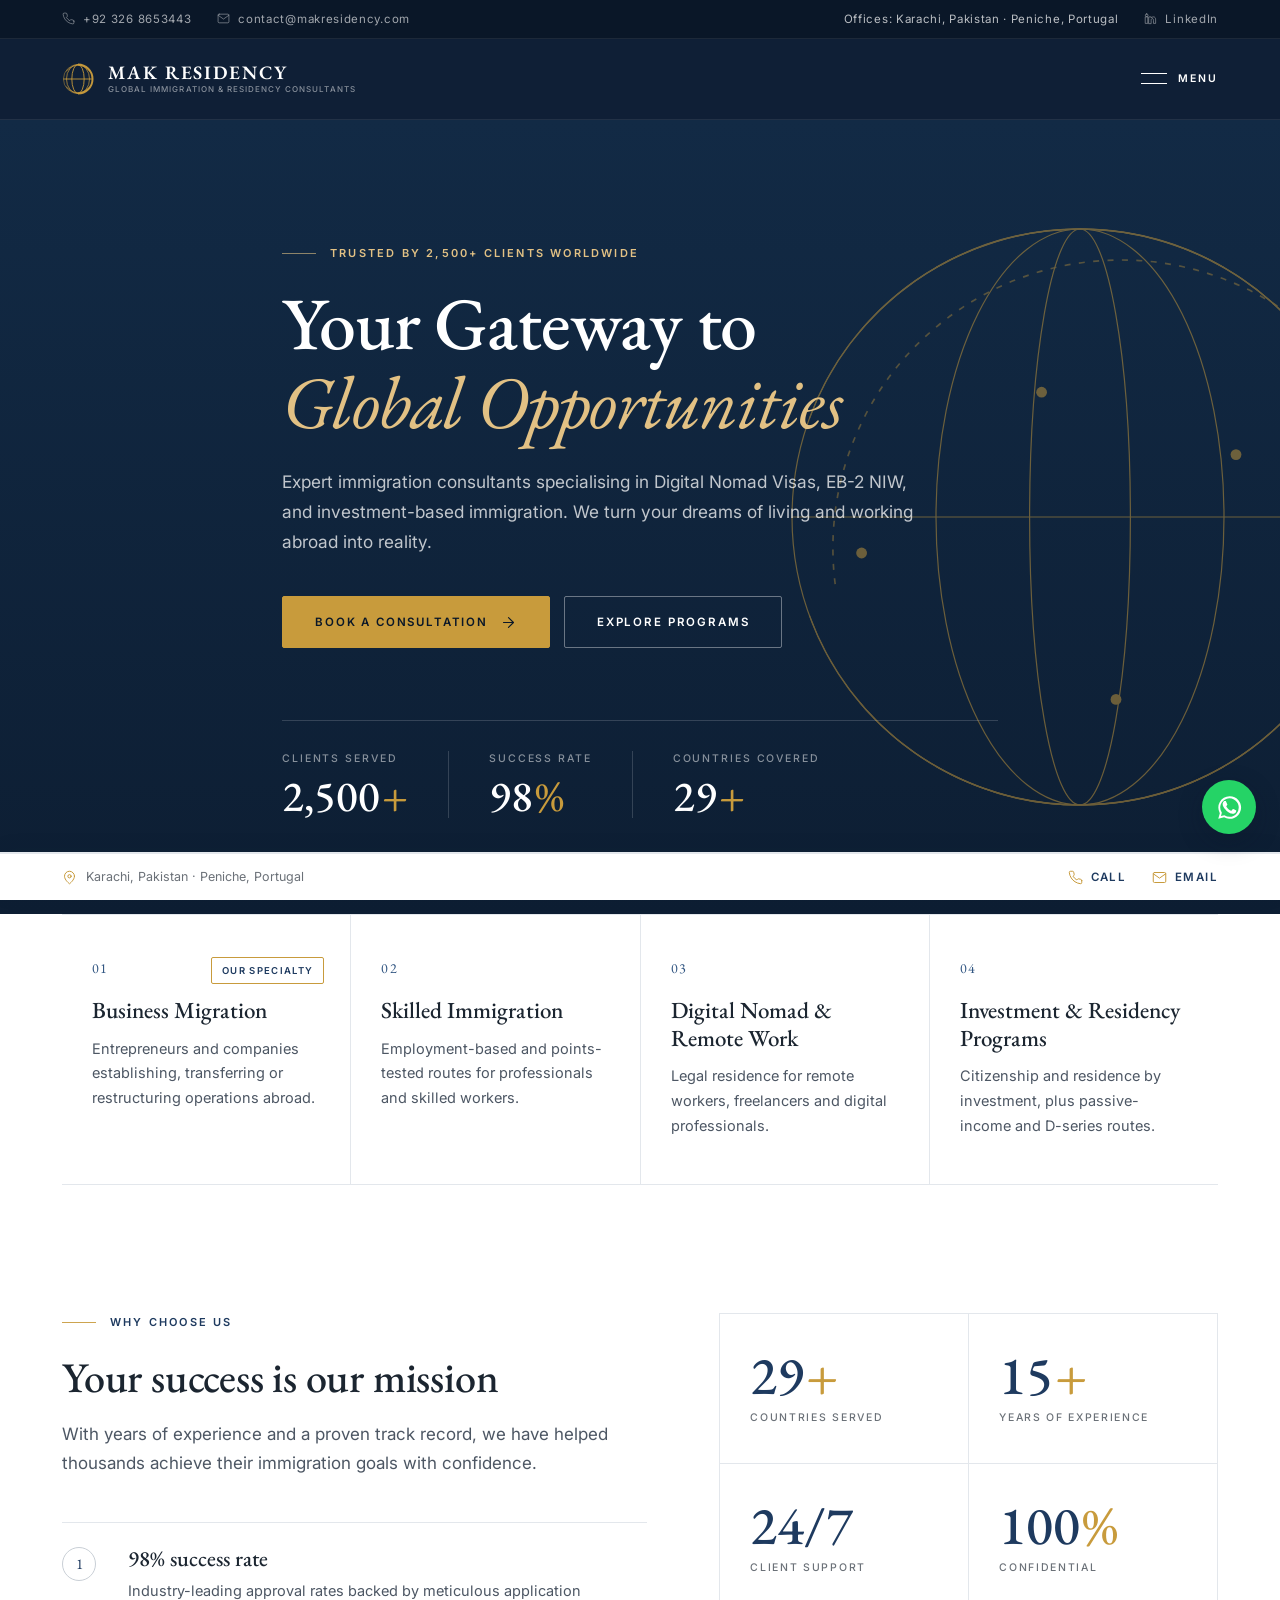
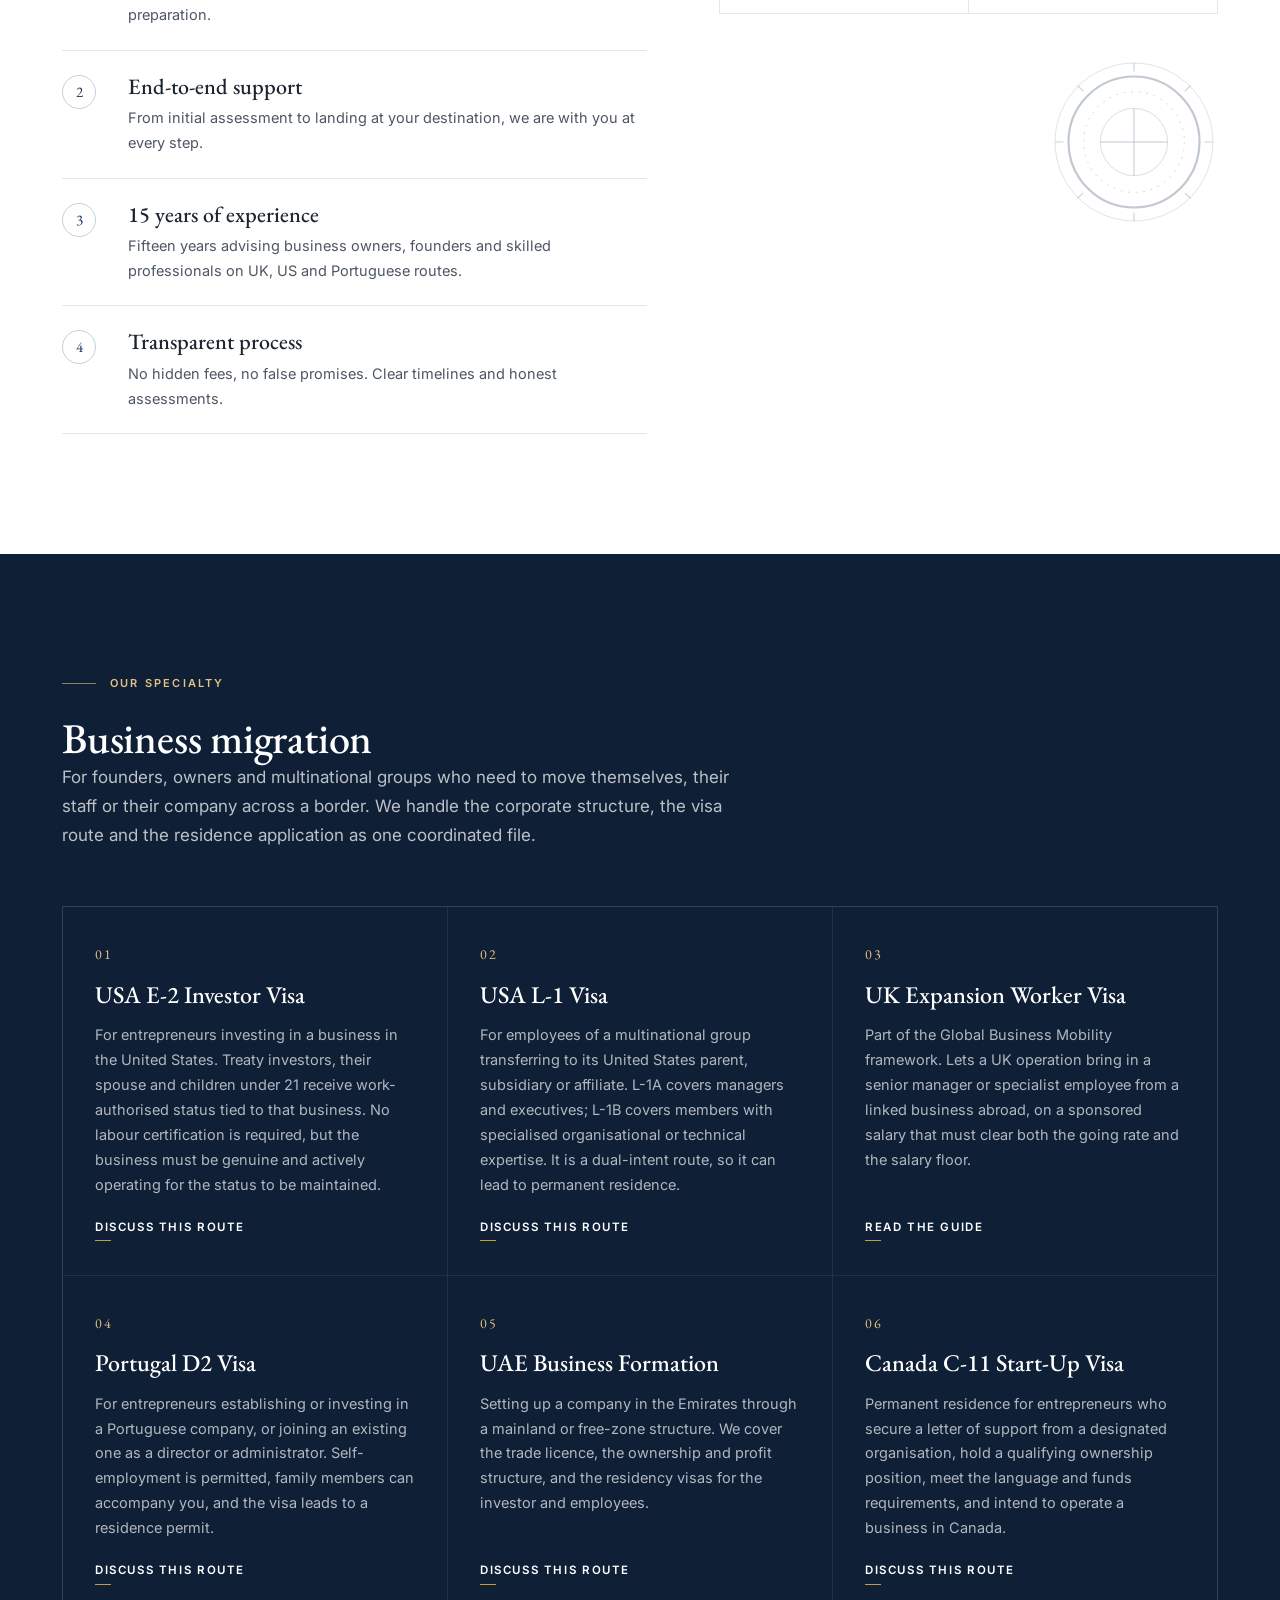
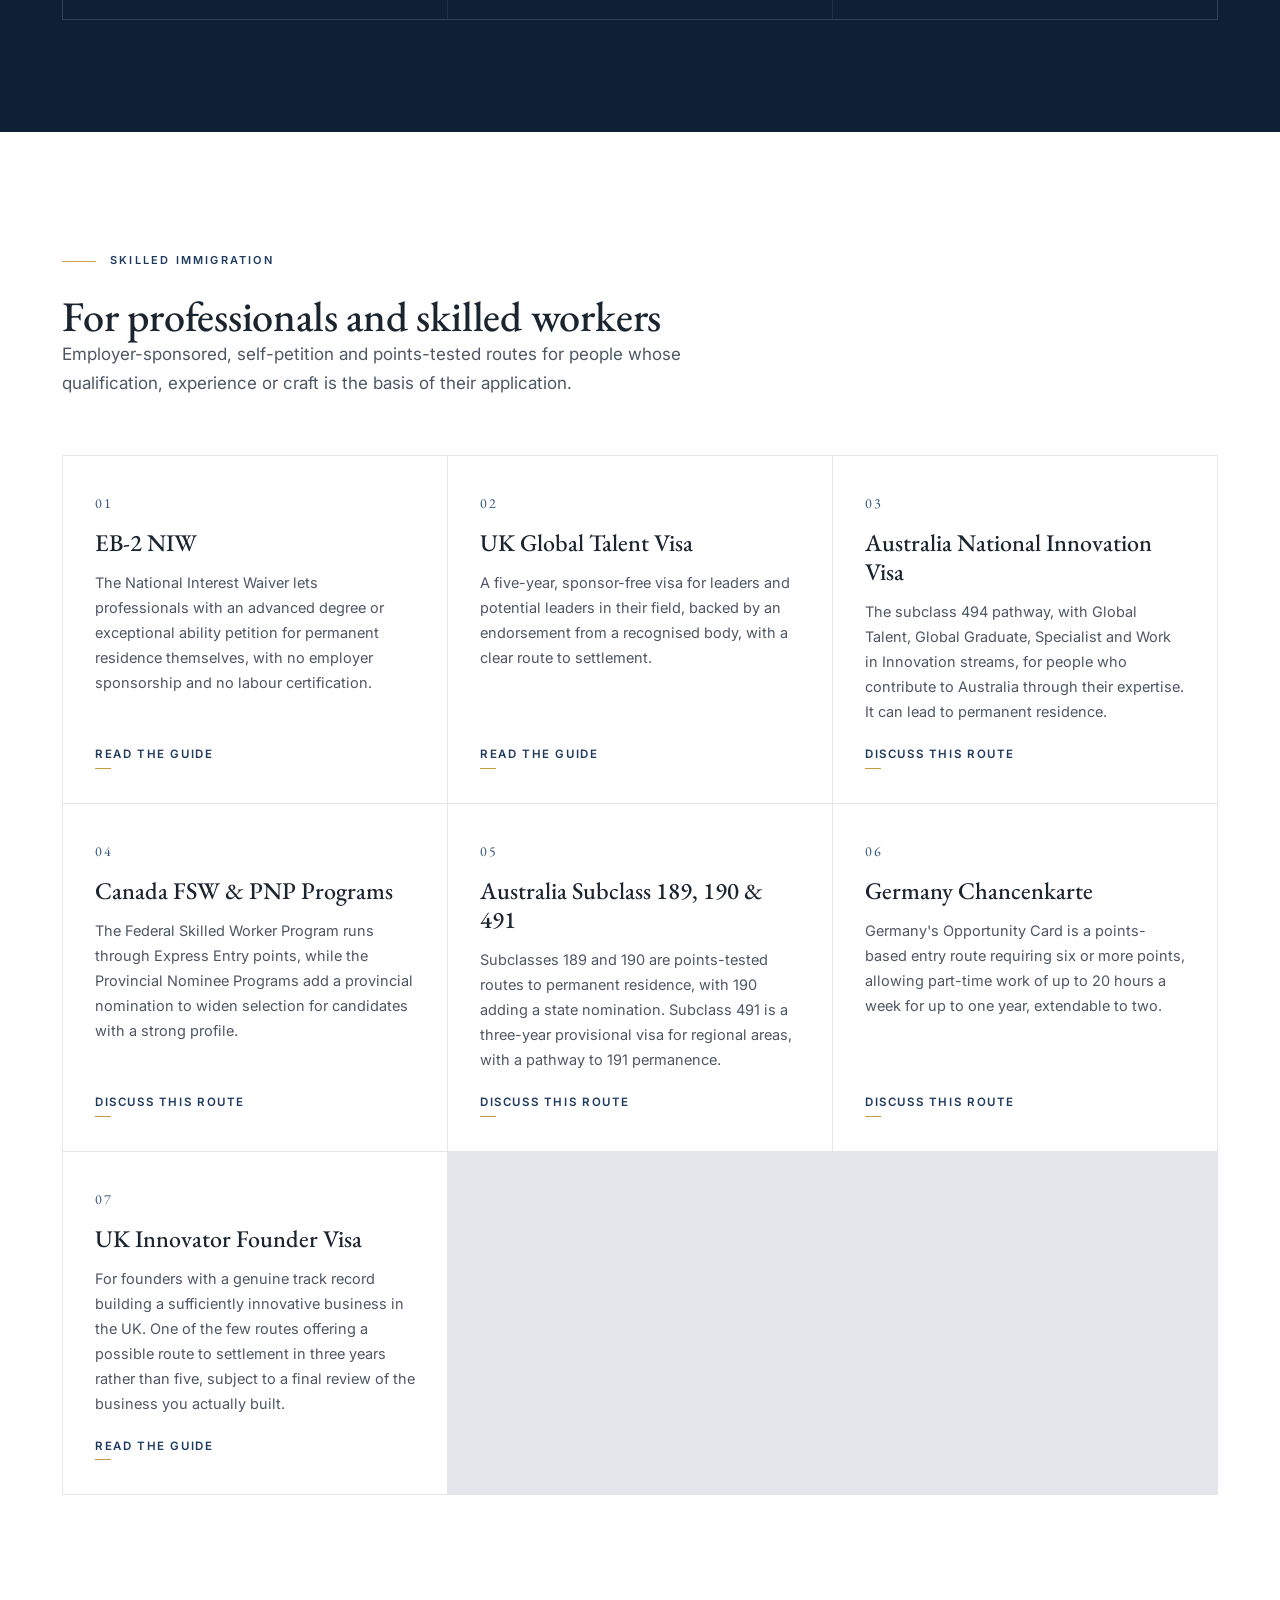
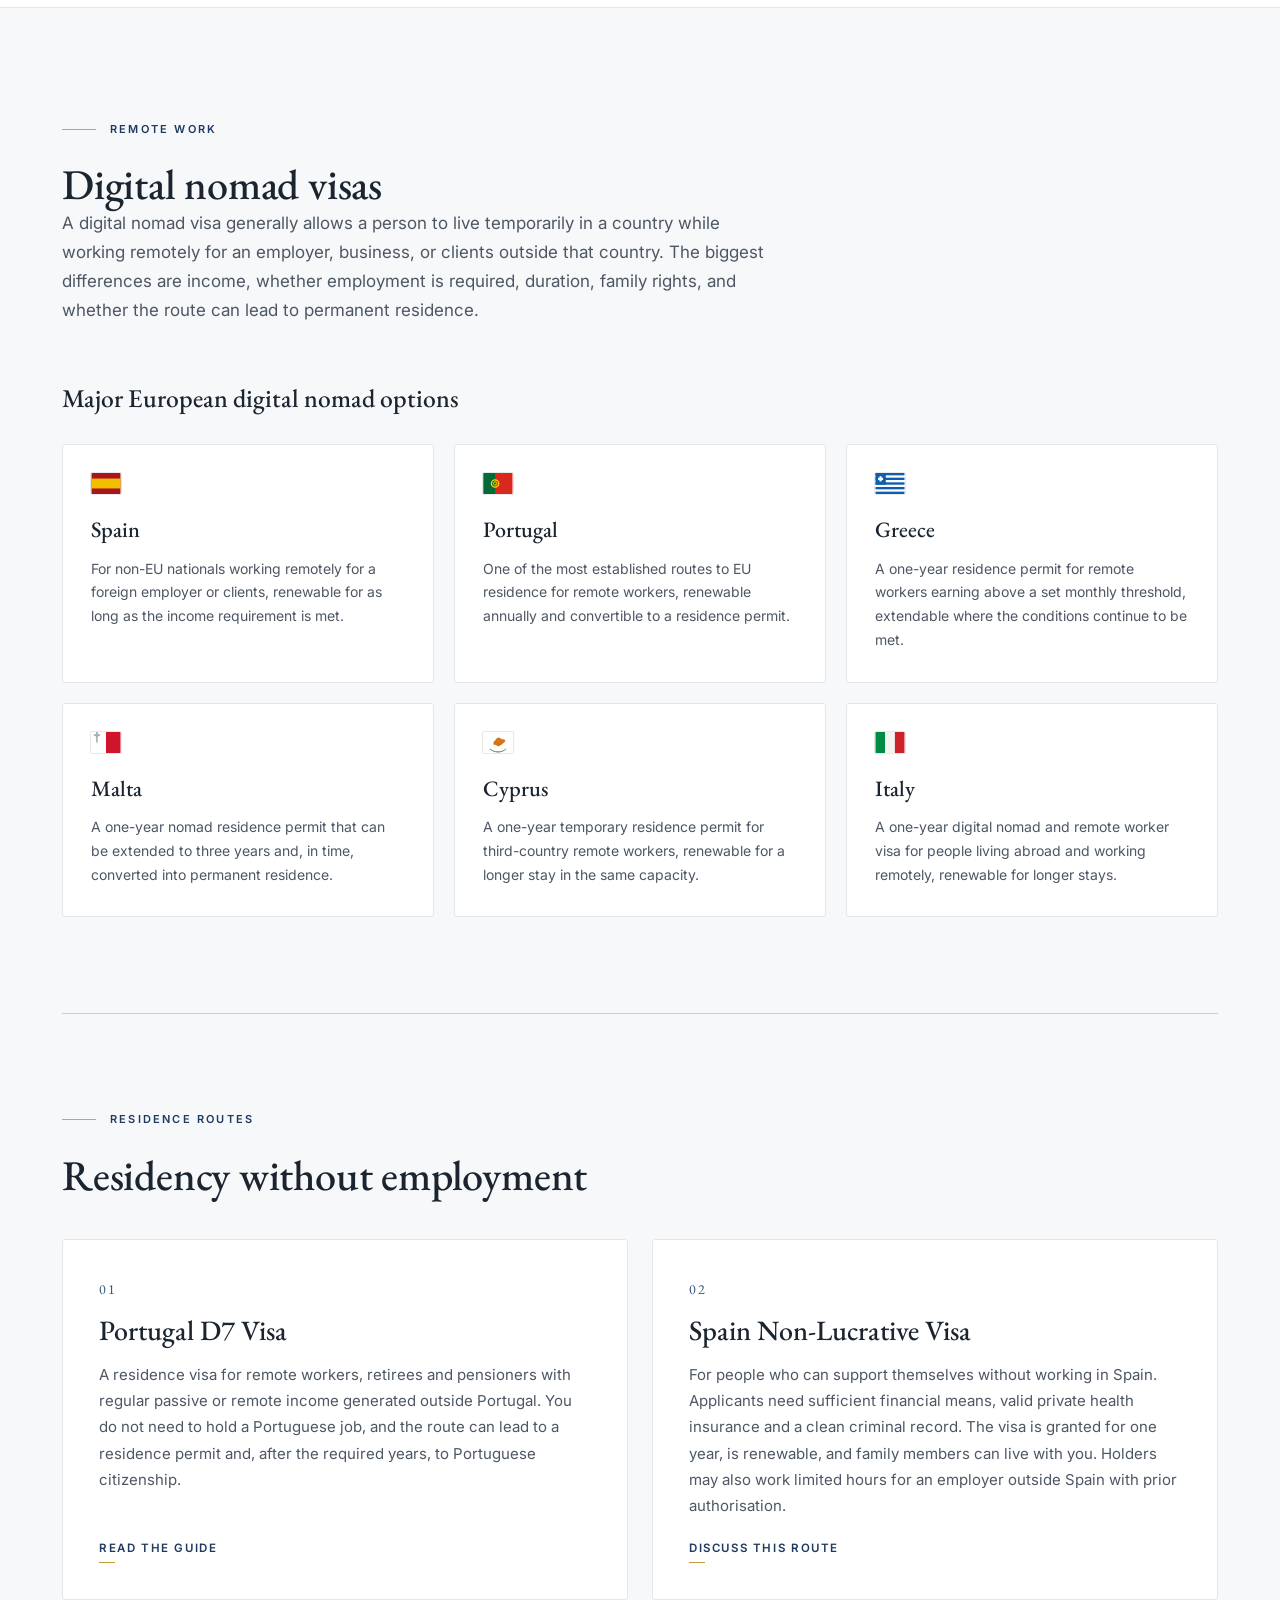
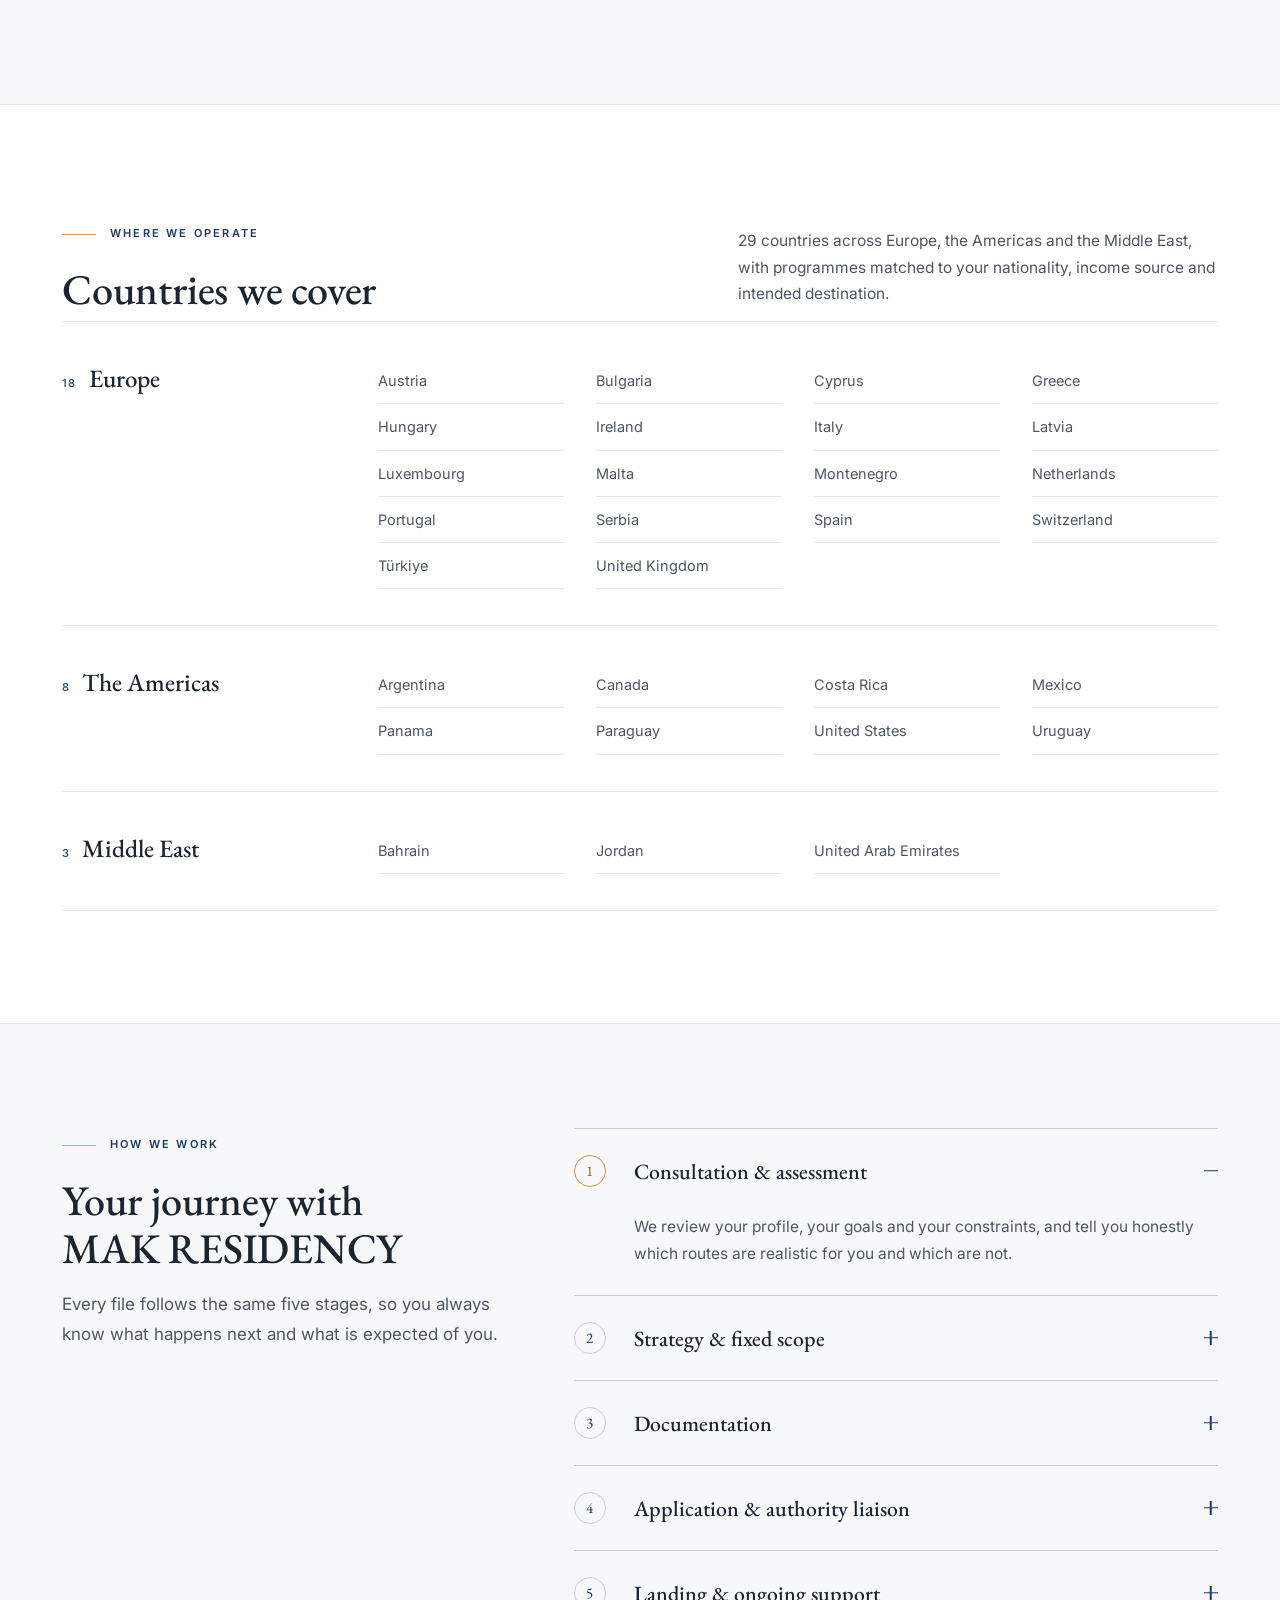
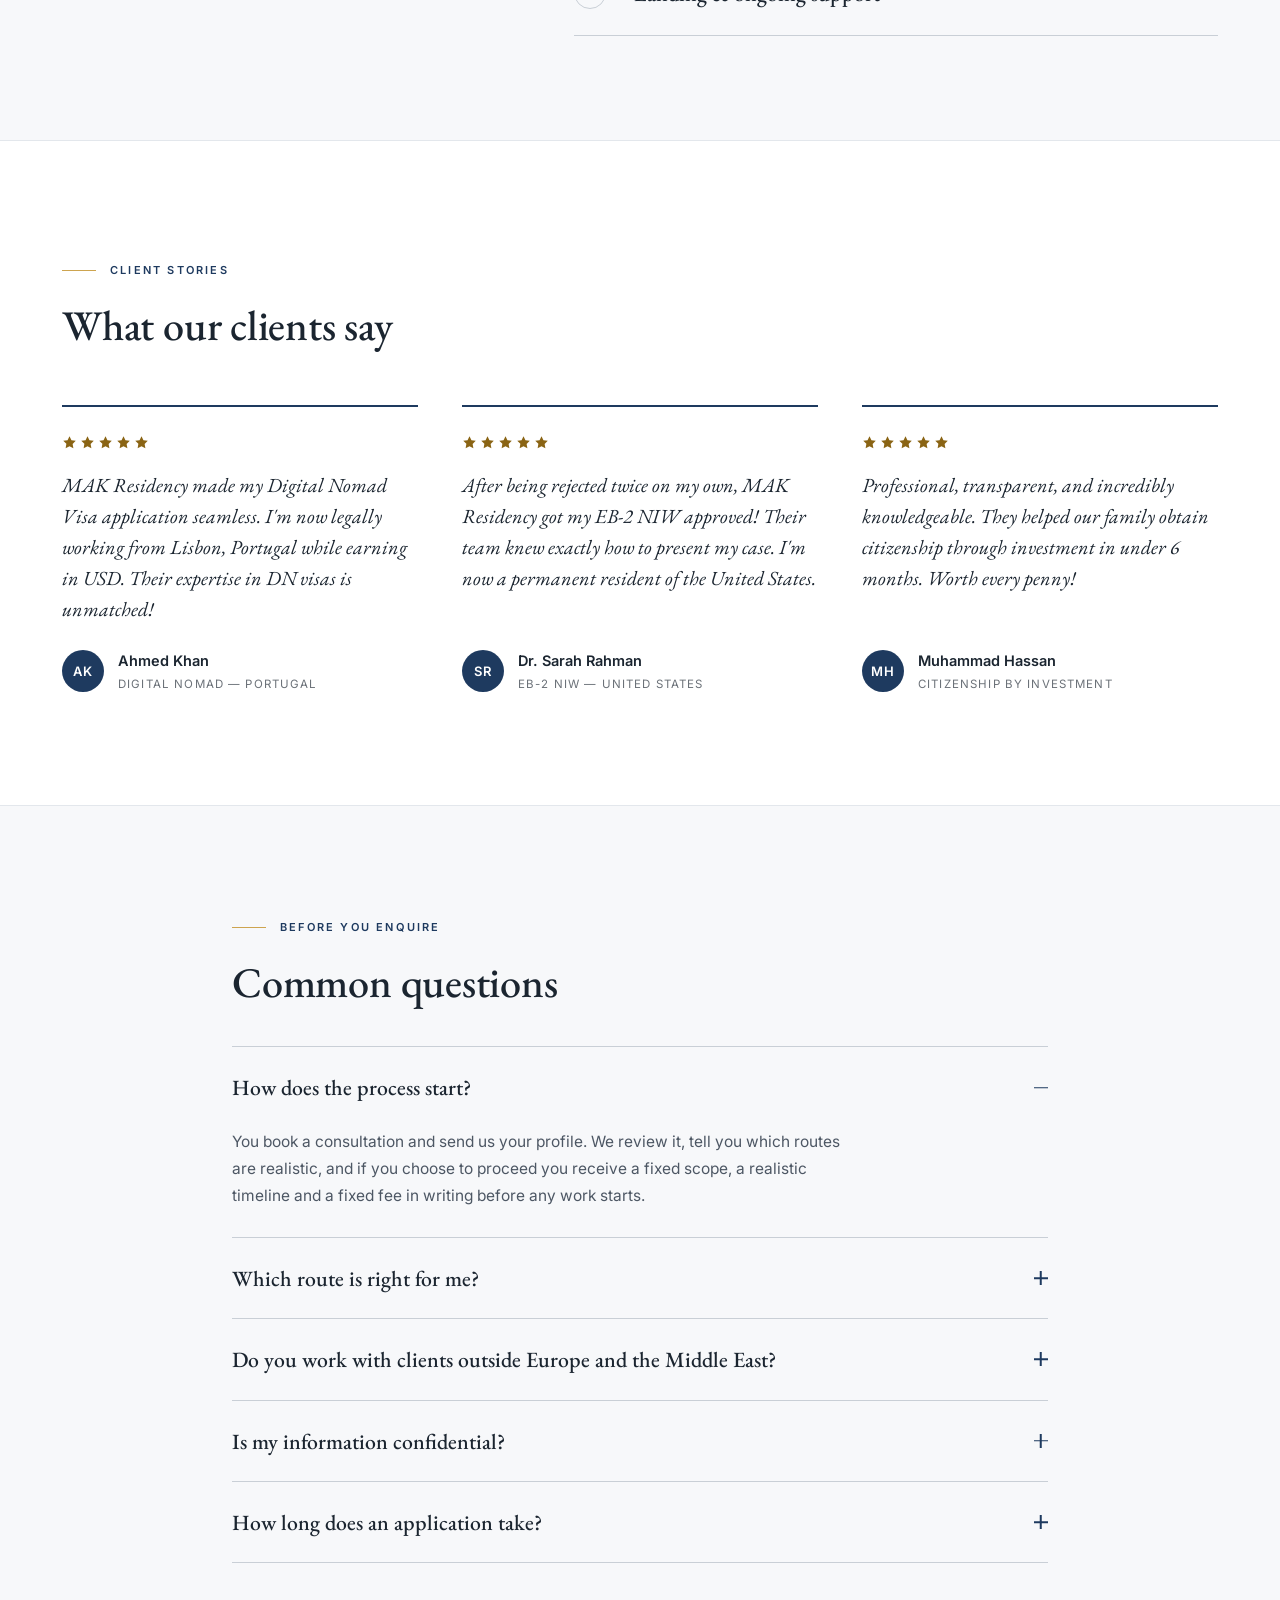
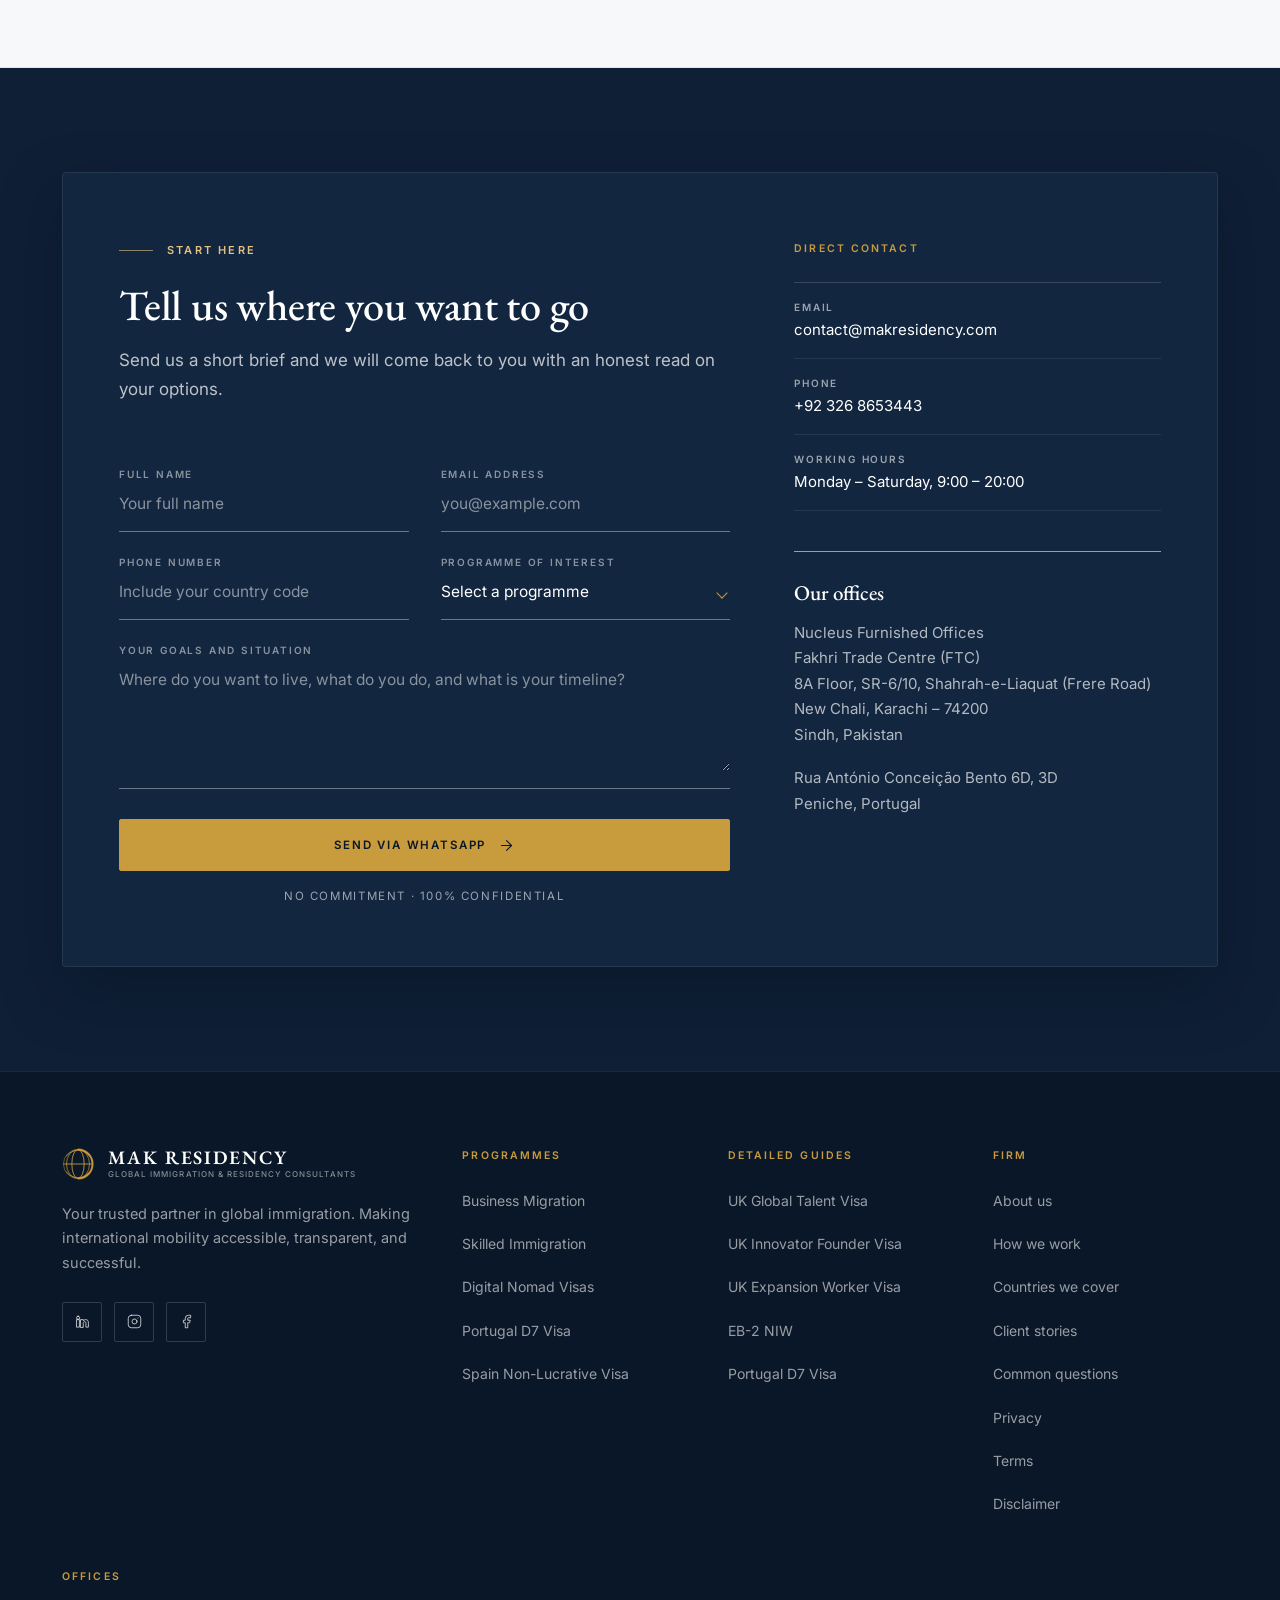
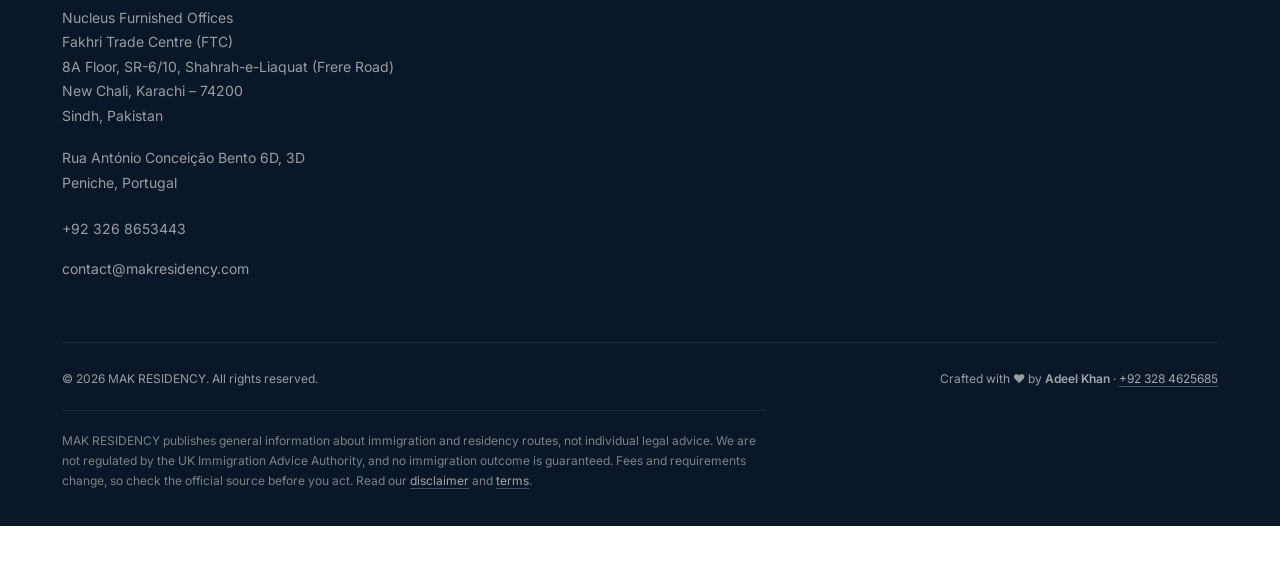
==== commit 15f17fd2: "Update footer credit number and add LinkedIn social link" ====
--- a/index.html
+++ b/index.html
@@ -33,7 +33,7 @@
     <link rel="stylesheet" href="styles.css">
     <link rel="icon" type="image/svg+xml" href="favicon.svg">
     <link rel="apple-touch-icon" href="assets/apple-touch-icon.png">
-    <link rel="me" href="https://www.instagram.com/makresidency12/">
+    <link rel="me" href="https://www.linkedin.com/company/mak-residency/">
 
     <script type="application/ld+json">
     {
@@ -86,7 +86,7 @@
             { "@type": "AdministrativeArea", "name": "Americas" }
           ],
           "knowsLanguage": ["en", "ur", "pa", "hi", "ar"],
-          "sameAs": ["https://www.instagram.com/makresidency12/"],
+          "sameAs": ["https://www.linkedin.com/company/mak-residency/", "https://www.instagram.com/makresidency12/"],
           "contactPoint": [
             {
               "@type": "ContactPoint",
@@ -170,9 +170,9 @@
             </div>
             <div class="utility-group utility-group--end">
                 <span class="utility-note">Offices: Karachi, Pakistan &middot; Peniche, Portugal</span>
-                <a class="utility-link" href="https://www.instagram.com/makresidency12/" target="_blank" rel="noopener noreferrer">
-                    <svg class="icon" viewBox="0 0 24 24" aria-hidden="true" focusable="false"><rect x="2" y="2" width="20" height="20" rx="5"/><path d="M16 11.4A4 4 0 1 1 12.6 8a4 4 0 0 1 3.4 3.4z"/><path d="M17.5 6.5h.01"/></svg>
-                    <span>Instagram</span>
+                <a class="utility-link" href="https://www.linkedin.com/company/mak-residency/" target="_blank" rel="noopener noreferrer">
+                    <svg class="icon" viewBox="0 0 24 24" aria-hidden="true" focusable="false"><path d="M4.98 3.5a2.5 2.5 0 1 1 0 5 2.5 2.5 0 0 1 0-5zM3 8.98h4v12.04H3zM9.5 8.98h3.8v1.65h.05c.53-.1 1.74-1.7 3.58-1.7 3.83 0 4.54 2.52 4.54 5.8v6.29h-4V15.5c0-1.41-.03-3.23-1.97-3.23-1.97 0-2.27 1.54-2.27 3.13v6.12h-4z"/></svg>
+                    <span>LinkedIn</span>
                 </a>
             </div>
         </div>
@@ -928,6 +928,11 @@
                 <p class="footer-blurb">Your trusted partner in global immigration. Making international mobility accessible, transparent, and successful.</p>
                 <ul class="footer-social">
                     <li>
+                        <a href="https://www.linkedin.com/company/mak-residency/" target="_blank" rel="noopener noreferrer" aria-label="LinkedIn">
+                            <svg class="icon" viewBox="0 0 24 24" aria-hidden="true" focusable="false"><path d="M4.98 3.5a2.5 2.5 0 1 1 0 5 2.5 2.5 0 0 1 0-5zM3 8.98h4v12.04H3zM9.5 8.98h3.8v1.65h.05c.53-.1 1.74-1.7 3.58-1.7 3.83 0 4.54 2.52 4.54 5.8v6.29h-4V15.5c0-1.41-.03-3.23-1.97-3.23-1.97 0-2.27 1.54-2.27 3.13v6.12h-4z"/></svg>
+                        </a>
+                    </li>
+                    <li>
                         <a href="https://www.instagram.com/makresidency12/" target="_blank" rel="noopener noreferrer" aria-label="Instagram">
                             <svg class="icon" viewBox="0 0 24 24" aria-hidden="true" focusable="false"><rect x="2" y="2" width="20" height="20" rx="5"/><path d="M16 11.4A4 4 0 1 1 12.6 8a4 4 0 0 1 3.4 3.4z"/><path d="M17.5 6.5h.01"/></svg>
                         </a>
@@ -998,7 +1003,7 @@
 
         <div class="footer-bottom">
             <p class="copyright">&copy; 2026 MAK RESIDENCY. All rights reserved.</p>
-                <p class="footer-credit">Crafted with <span aria-hidden="true">&#10084;</span> by <strong>Adeel Khan</strong> &middot; <a href="tel:+923038466827">+92 303 846 6827</a></p>
+                <p class="footer-credit">Crafted with <span aria-hidden="true">&#10084;</span> by <strong>Adeel Khan</strong> &middot; <a href="tel:+923284625685">+92 328 4625685</a></p>
         </div>
 
         <p class="footer-legal">MAK RESIDENCY publishes general information about immigration and residency routes, not individual legal advice. We are not regulated by the UK Immigration Advice Authority, and no immigration outcome is guaranteed. Fees and requirements change, so check the official source before you act. Read our <a href="disclaimer/">disclaimer</a> and <a href="terms/">terms</a>.</p>
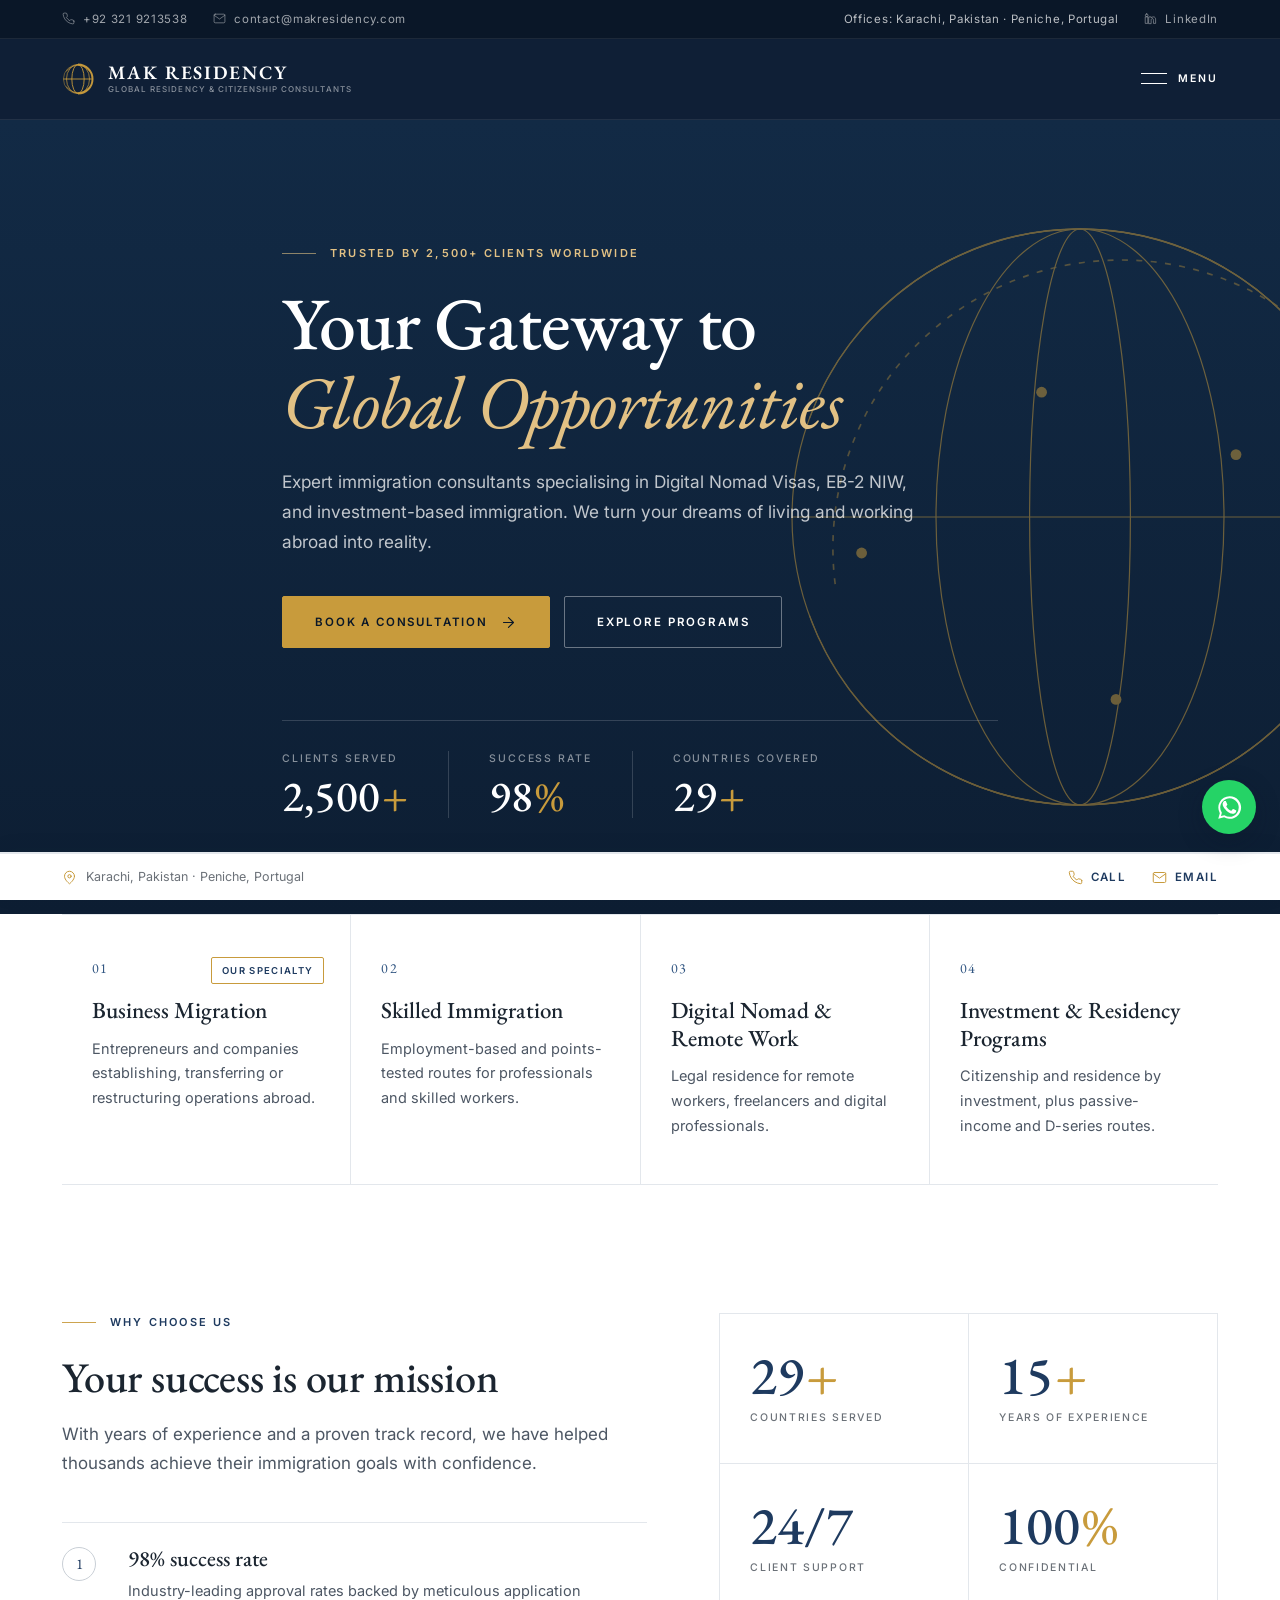
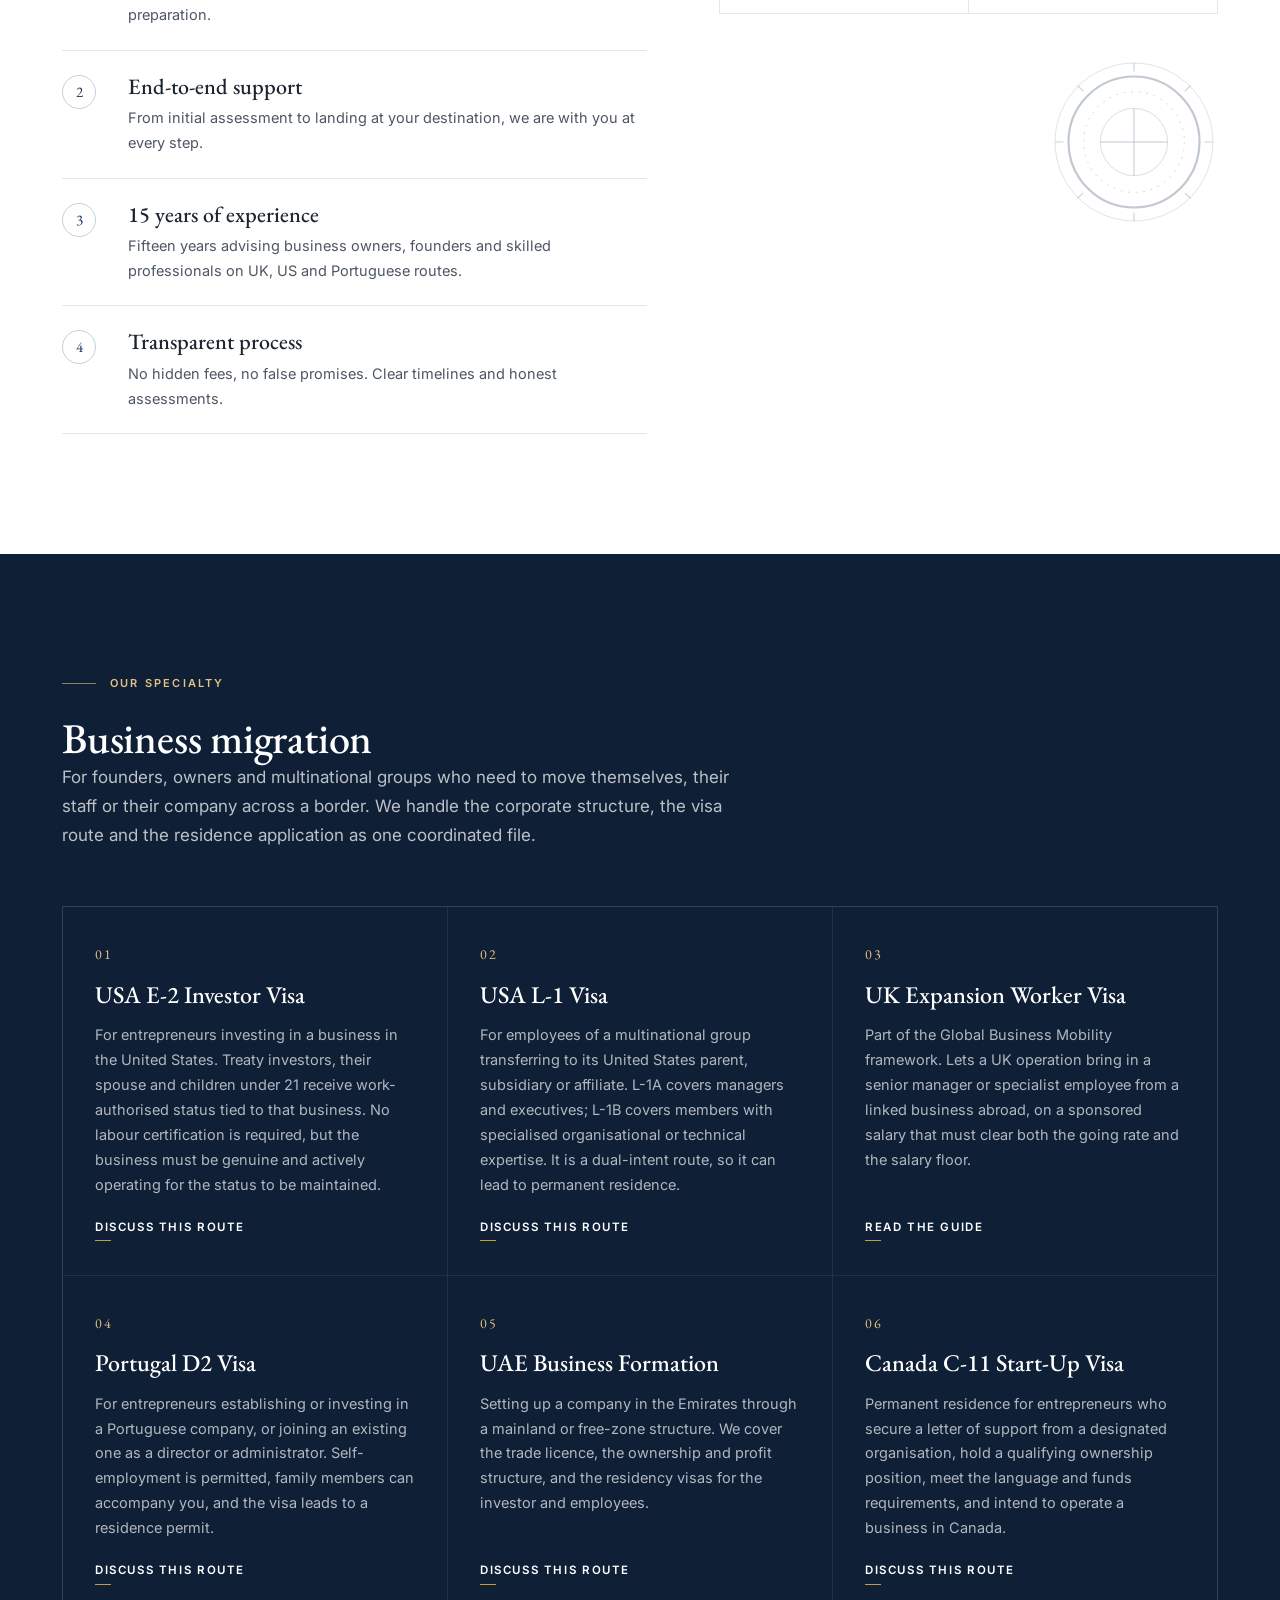
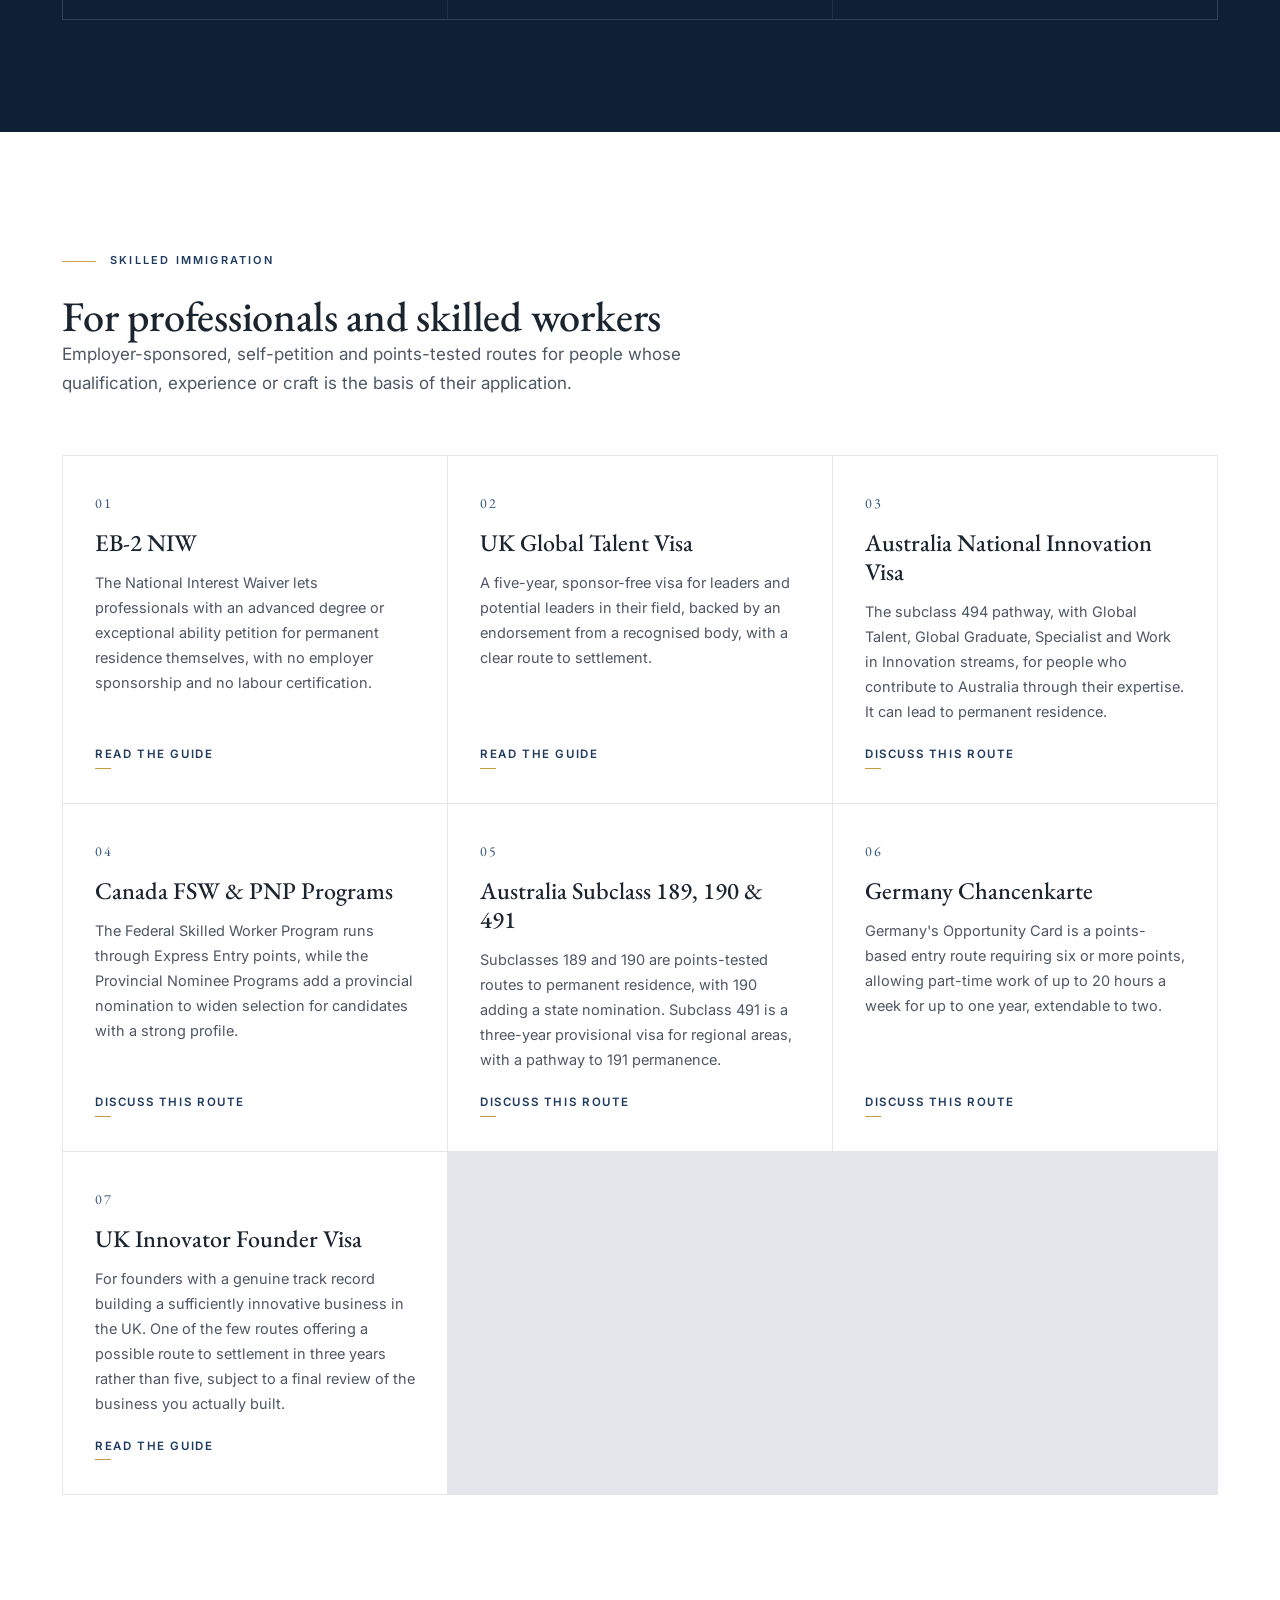
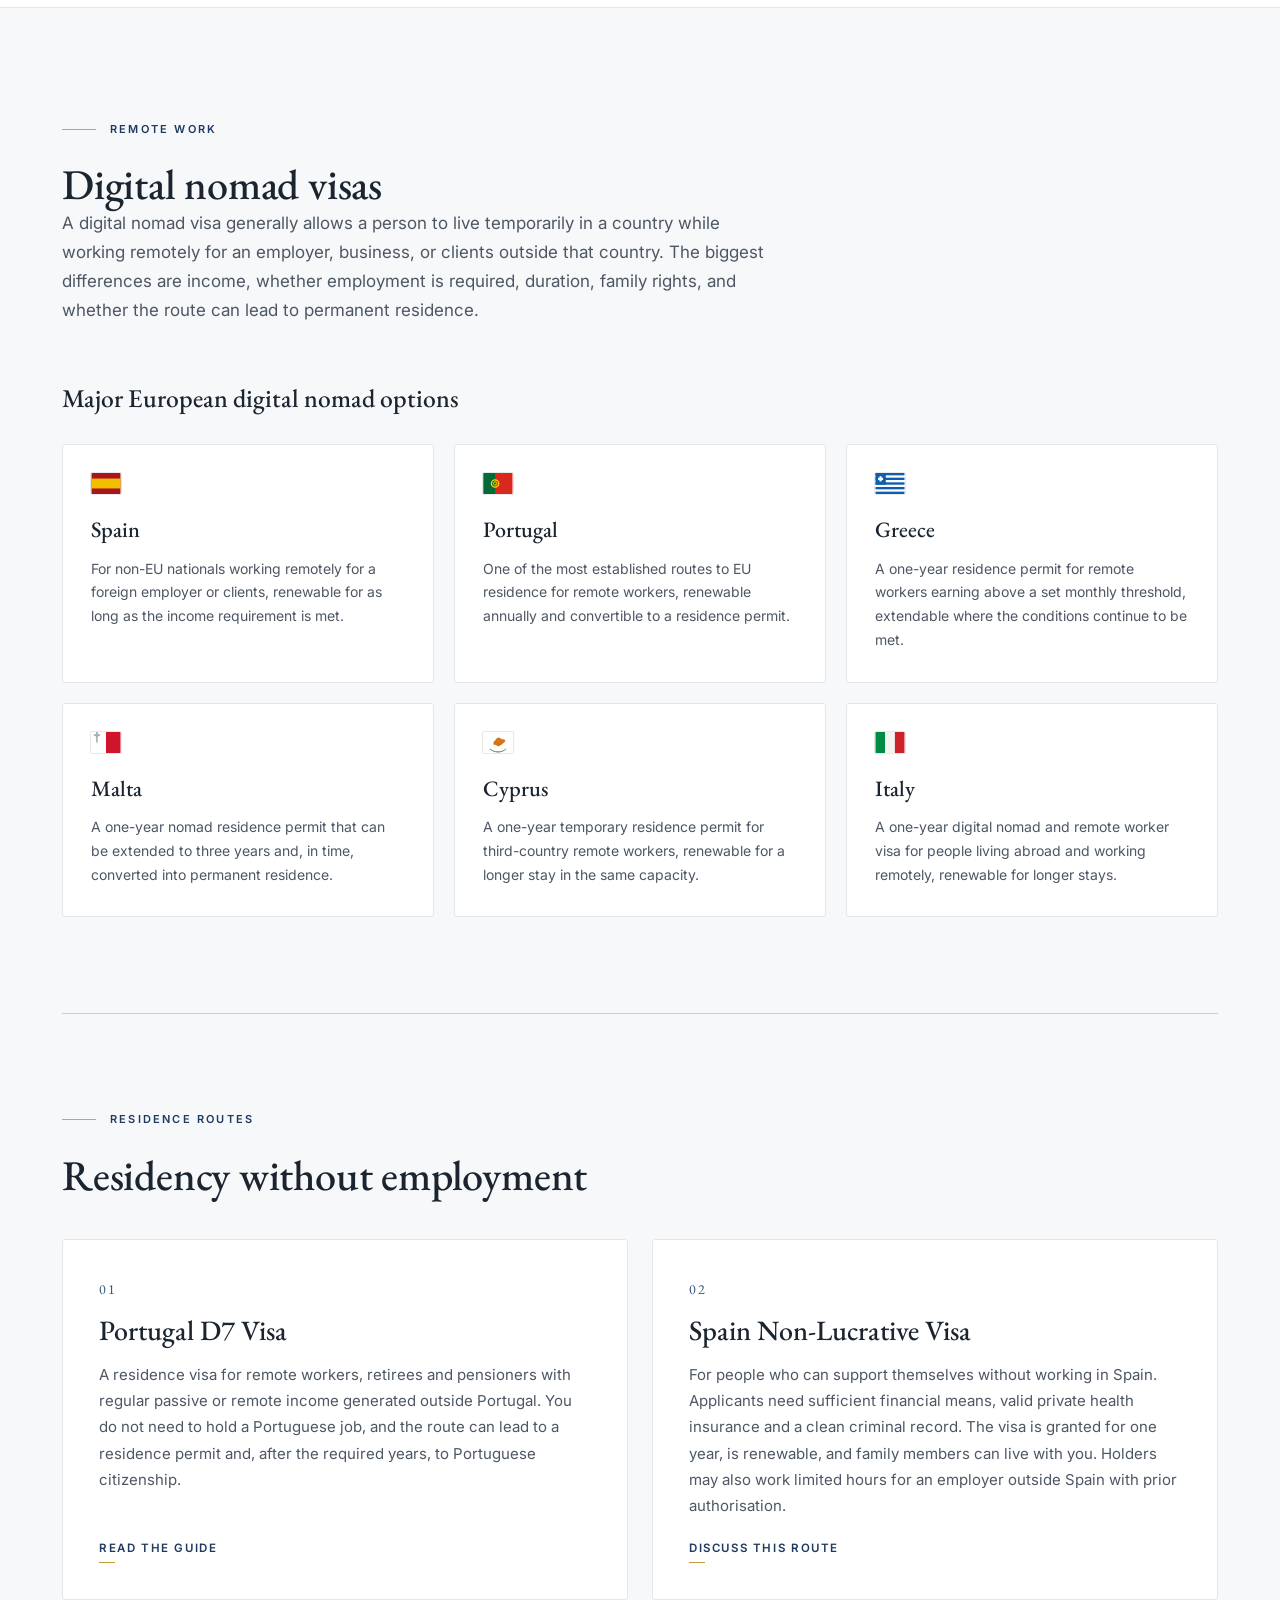
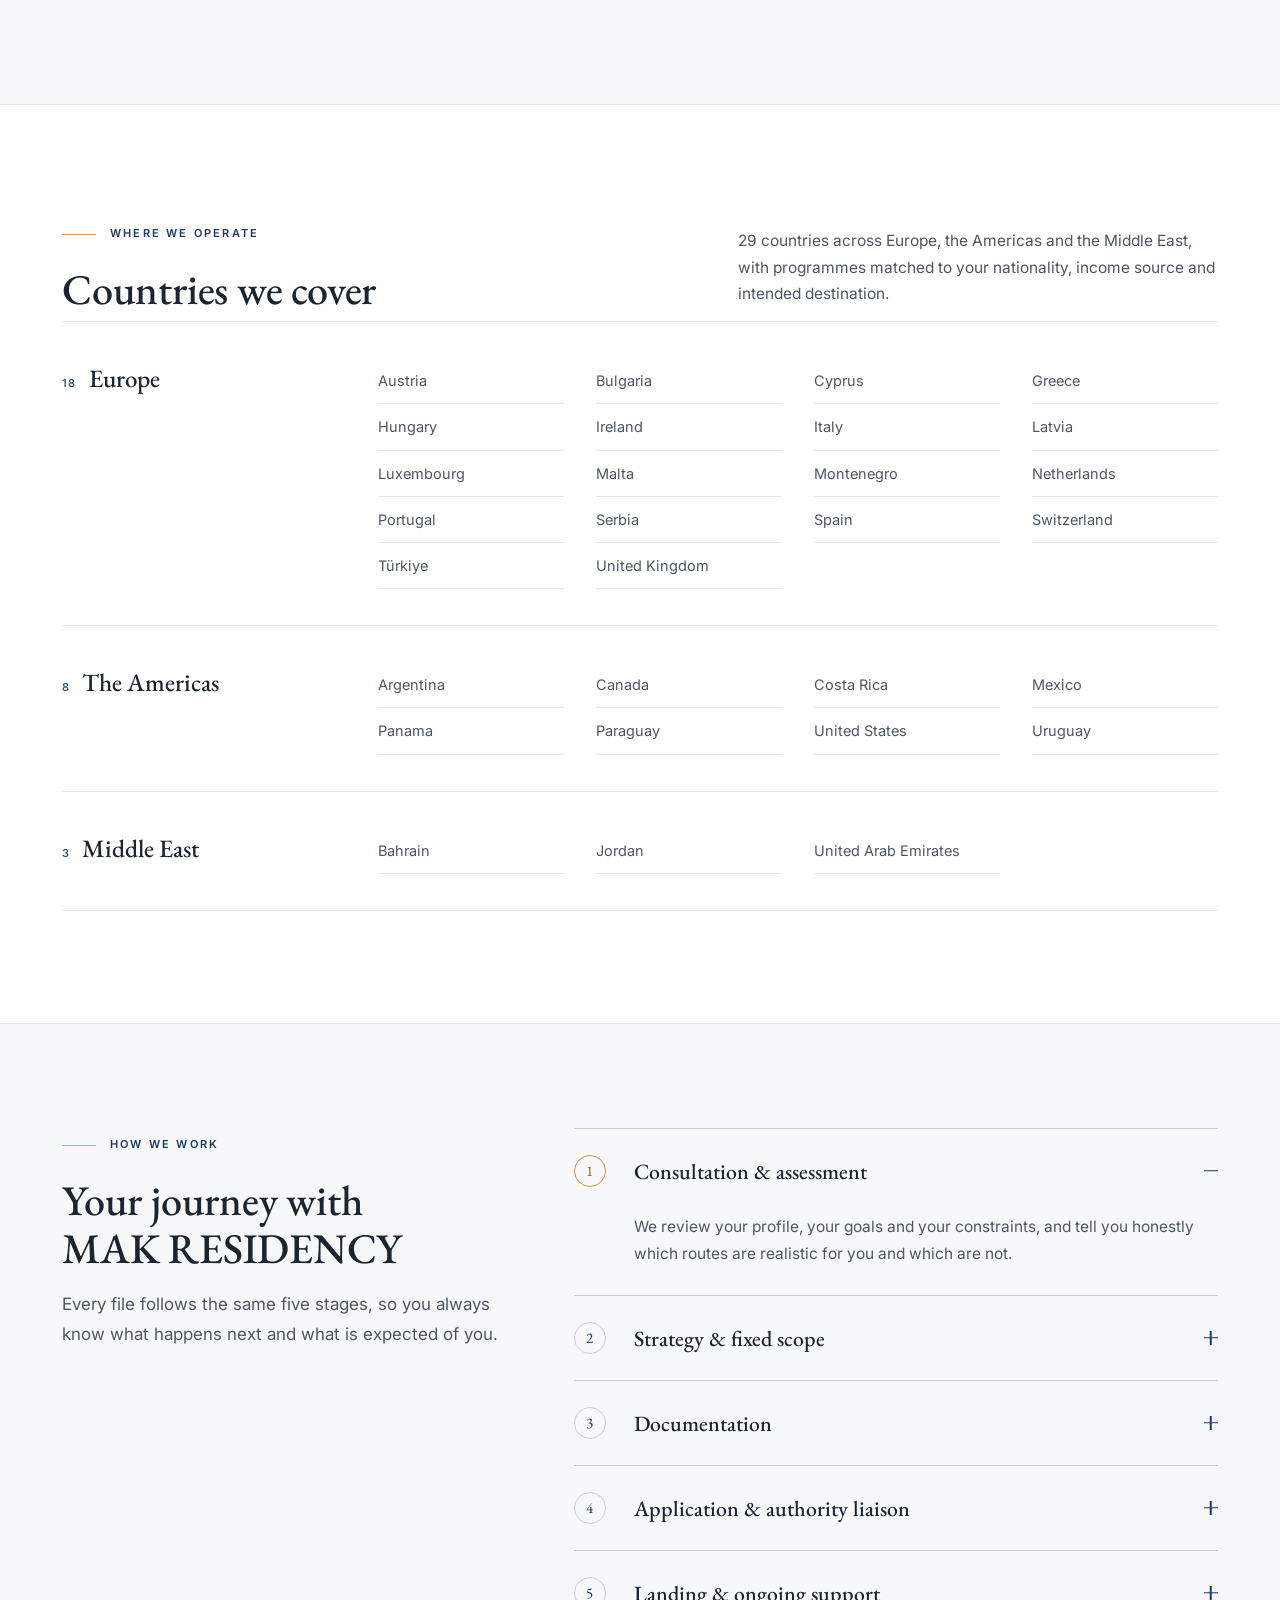
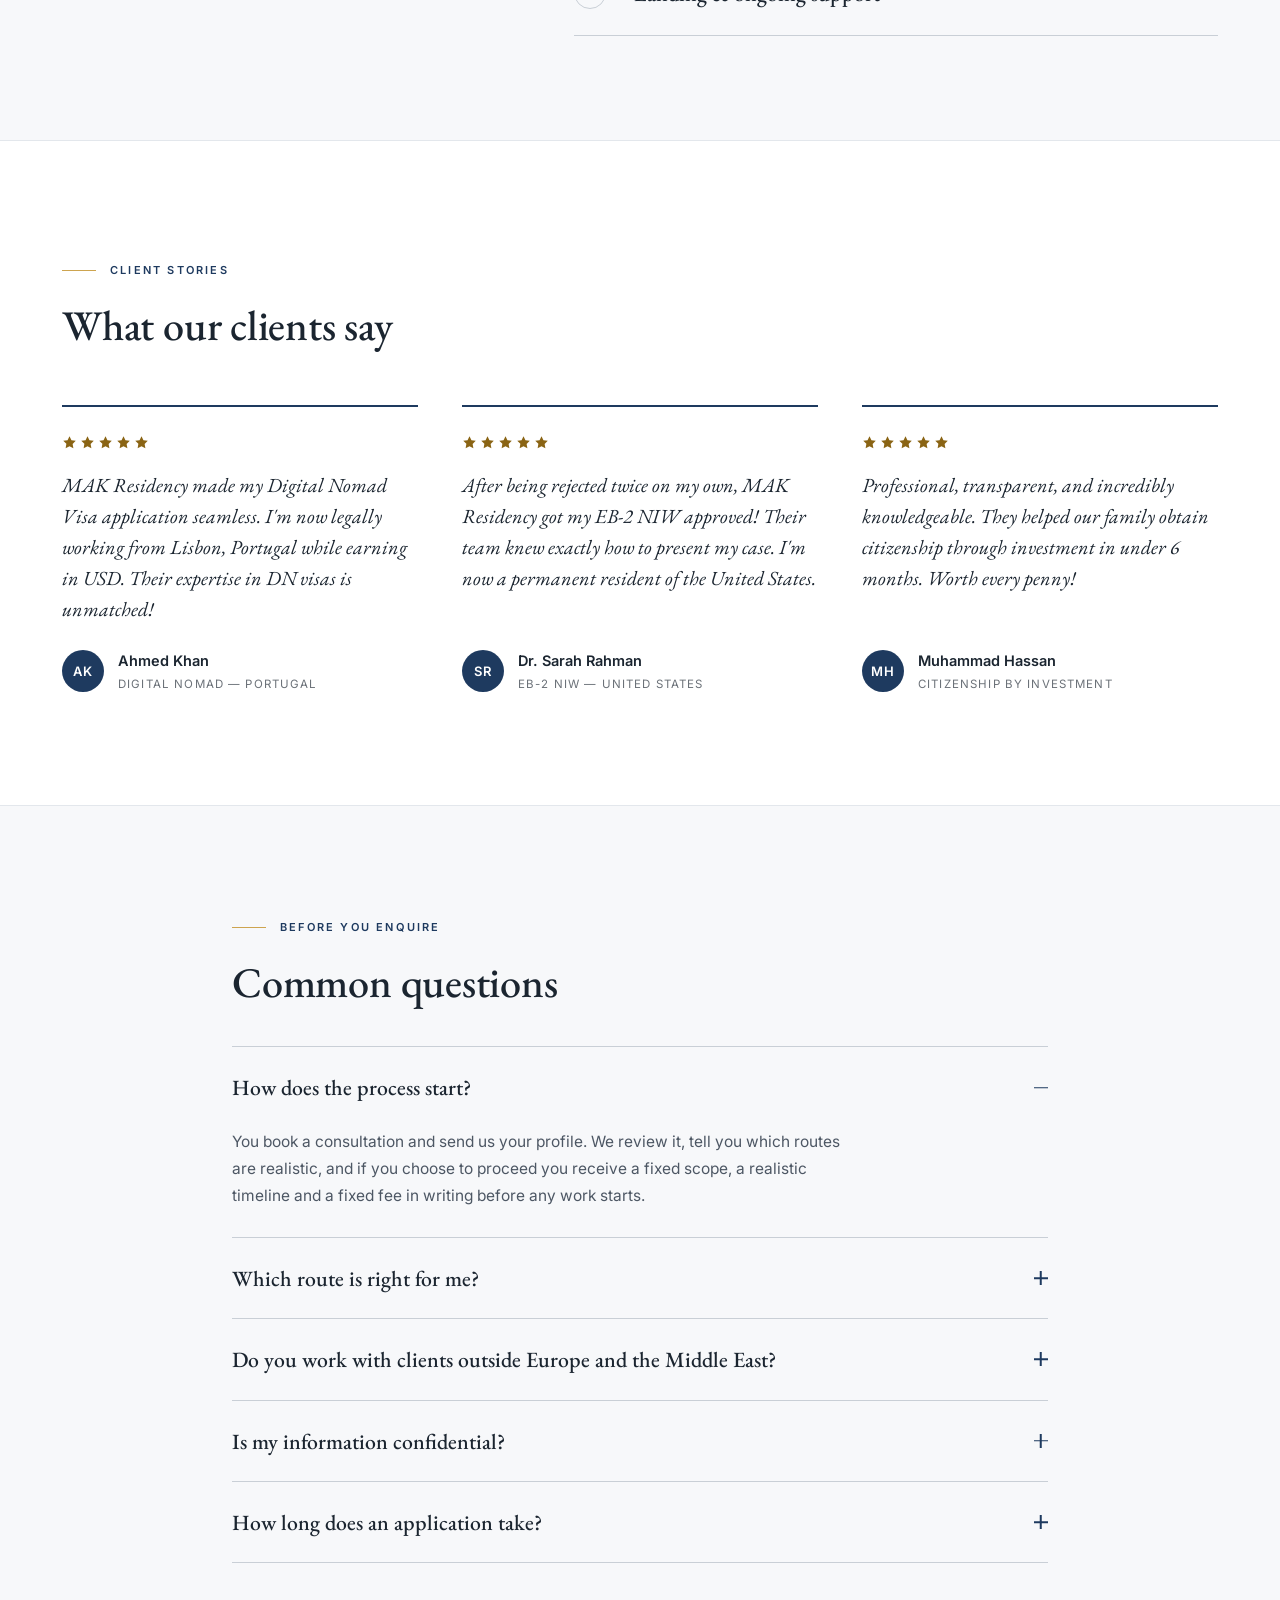
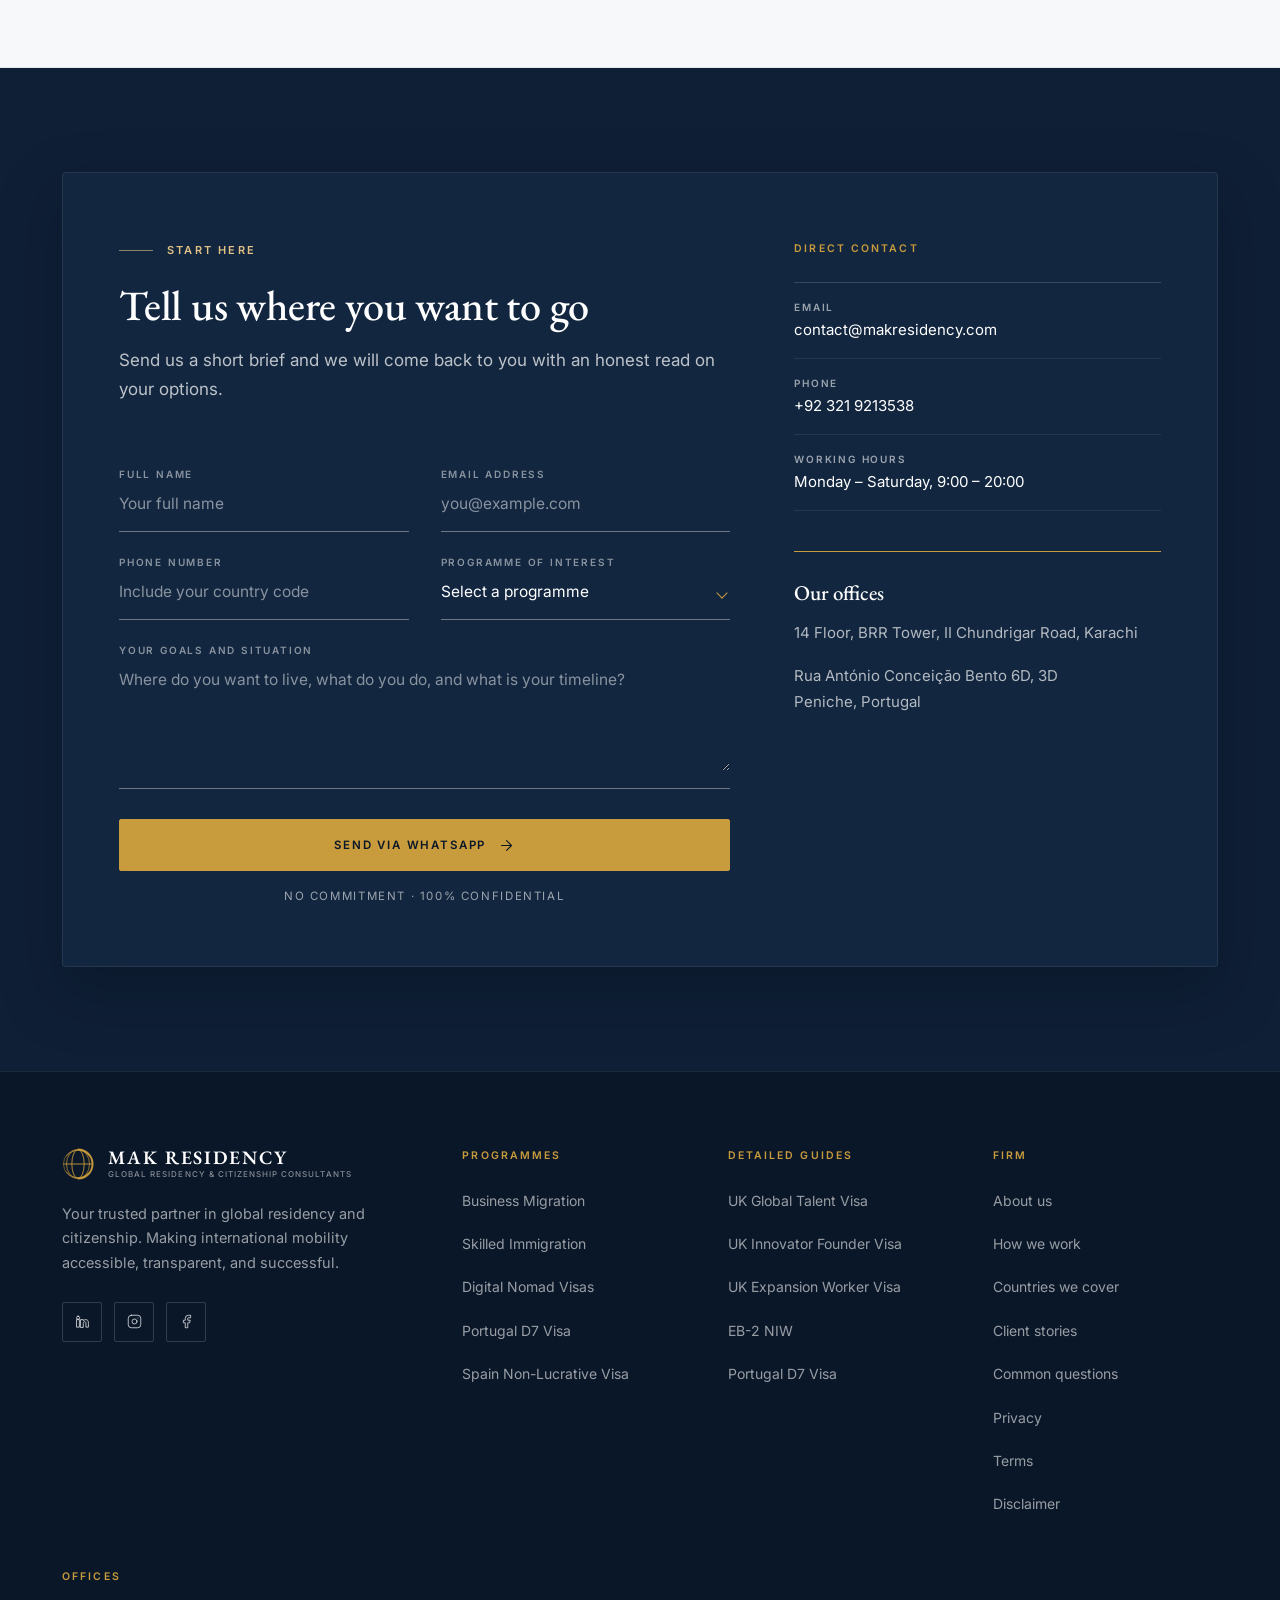
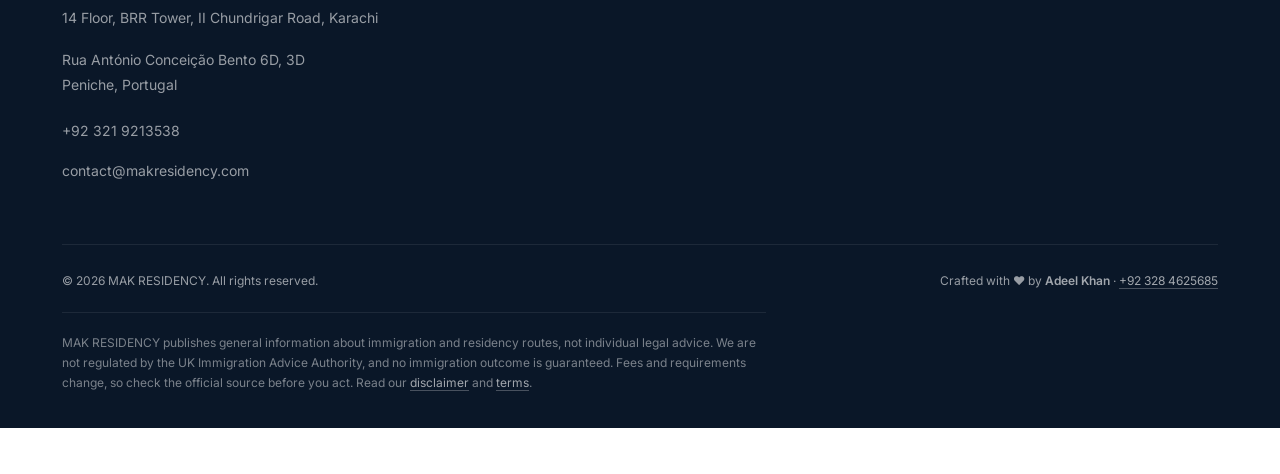
==== commit 72c36407: "Update contact, offices and branding - Update Facebook and Instagram account links sitewide - Replac" ====
--- a/index.html
+++ b/index.html
@@ -5,8 +5,8 @@
     <meta name="viewport" content="width=device-width, initial-scale=1.0">
     <meta name="robots" content="index, follow, max-image-preview:large, max-snippet:-1">
 
-    <title>Immigration &amp; Residency Consultants | MAK RESIDENCY</title>
-    <meta name="description" content="Immigration and residency consultants for UK, US, Portugal and EU routes. 15 years advising Gulf professionals and founders. General information only.">
+    <title>Global Residency &amp; Citizenship Consultants | MAK RESIDENCY</title>
+    <meta name="description" content="MAK RESIDENCY - Global Residency &amp; Citizenship Consultants. Expert guidance on UK, US and Portuguese residency and citizenship routes.">
     <meta name="author" content="MAK RESIDENCY">
     <meta name="theme-color" content="#0f1f36">
     <link rel="canonical" href="https://makresidency.com/">
@@ -14,18 +14,18 @@
     <meta property="og:type" content="website">
     <meta property="og:site_name" content="MAK RESIDENCY">
     <meta property="og:locale" content="en_GB">
-    <meta property="og:title" content="Immigration &amp; Residency Consultants | MAK RESIDENCY">
-    <meta property="og:description" content="Immigration and residency consultants for UK, US, Portugal and EU routes. 15 years advising Gulf professionals and founders.">
+    <meta property="og:title" content="Global Residency &amp; Citizenship Consultants | MAK RESIDENCY">
+    <meta property="og:description" content="MAK RESIDENCY - Global Residency &amp; Citizenship Consultants. Expert guidance on UK, US and Portuguese residency and citizenship routes.">
     <meta property="og:url" content="https://makresidency.com/">
     <meta property="og:image" content="https://makresidency.com/assets/og-image.png">
     <meta property="og:image:width" content="1200">
     <meta property="og:image:height" content="630">
-    <meta property="og:image:alt" content="MAK RESIDENCY - global immigration and residency consultants">
+    <meta property="og:image:alt" content="MAK RESIDENCY - Global Residency &amp; Citizenship Consultants">
     <meta name="twitter:card" content="summary_large_image">
-    <meta name="twitter:title" content="Immigration &amp; Residency Consultants | MAK RESIDENCY">
-    <meta name="twitter:description" content="Immigration and residency consultants for UK, US, Portugal and EU routes. 15 years advising Gulf professionals and founders.">
+    <meta name="twitter:title" content="Global Residency &amp; Citizenship Consultants | MAK RESIDENCY">
+    <meta name="twitter:description" content="MAK RESIDENCY - Global Residency &amp; Citizenship Consultants. Expert guidance on UK, US and Portuguese residency and citizenship routes.">
     <meta name="twitter:image" content="https://makresidency.com/assets/og-image.png">
-    <meta name="twitter:image:alt" content="MAK RESIDENCY - global immigration and residency consultants">
+    <meta name="twitter:image:alt" content="MAK RESIDENCY - Global Residency &amp; Citizenship Consultants">
 
     <link rel="preconnect" href="https://fonts.googleapis.com">
     <link rel="preconnect" href="https://fonts.gstatic.com" crossorigin>
@@ -34,6 +34,7 @@
     <link rel="icon" type="image/svg+xml" href="favicon.svg">
     <link rel="apple-touch-icon" href="assets/apple-touch-icon.png">
     <link rel="me" href="https://www.linkedin.com/company/mak-residency/">
+    <link rel="me" href="https://www.instagram.com/Residency.mak">
 
     <script type="application/ld+json">
     {
@@ -43,34 +44,32 @@
           "@type": ["Organization", "ProfessionalService"],
           "@id": "https://makresidency.com/#organisation",
           "name": "MAK RESIDENCY",
-          "alternateName": "MAK Residency Global Immigration and Residency Consultants",
+          "alternateName": "MAK Residency Global Residency & Citizenship Consultants",
           "url": "https://makresidency.com/",
-          "description": "Immigration and residency consultancy with 15 years of experience advising business owners, skilled professionals, founders and investors on UK, US and Portuguese immigration routes.",
-          "slogan": "Global Immigration & Residency Consultants",
+          "description": "MAK RESIDENCY is a consultancy providing expert guidance on global residency and citizenship pathways, including UK, US and Portuguese routes for business owners, skilled professionals, founders and investors.",
+          "slogan": "Global Residency & Citizenship Consultants",
           "foundingDate": "2011",
           "logo": { "@type": "ImageObject", "url": "https://makresidency.com/favicon.svg" },
           "image": { "@type": "ImageObject", "url": "https://makresidency.com/assets/og-image.png", "width": 1200, "height": 630 },
-          "telephone": "+92-326-8653443",
+          "telephone": "+92-321-9213538",
           "email": "contact@makresidency.com",
-          "location": [
-            {
-              "@type": "PostalAddress",
-              "name": "Nucleus Furnished Offices",
-              "streetAddress": "Fakhri Trade Centre (FTC), 8A Floor, SR-6/10, Shahrah-e-Liaquat (Frere Road), New Chali",
-              "addressLocality": "Karachi",
-              "addressRegion": "Sindh",
-              "postalCode": "74200",
-              "addressCountry": "PK"
-            },
-            {
-              "@type": "PostalAddress",
-              "streetAddress": "Rua Antonio Conceicao Bento 6D, 3D",
-              "addressLocality": "Peniche",
-              "addressRegion": "Leiria",
-              "postalCode": "2560-392",
-              "addressCountry": "PT"
-            }
-          ],
+      "location": [
+        {
+          "@type": "PostalAddress",
+          "streetAddress": "14 Floor, BRR Tower, II Chundrigar Road",
+          "addressLocality": "Karachi",
+          "addressRegion": "Sindh",
+          "addressCountry": "PK"
+        },
+        {
+          "@type": "PostalAddress",
+          "streetAddress": "Rua Antonio Conceicao Bento 6D, 3D",
+          "addressLocality": "Peniche",
+          "addressRegion": "Leiria",
+          "postalCode": "2560-392",
+          "addressCountry": "PT"
+        }
+      ],
           "areaServed": [
             { "@type": "Country", "name": "United Arab Emirates" },
             { "@type": "Country", "name": "Saudi Arabia" },
@@ -86,12 +85,12 @@
             { "@type": "AdministrativeArea", "name": "Americas" }
           ],
           "knowsLanguage": ["en", "ur", "pa", "hi", "ar"],
-          "sameAs": ["https://www.linkedin.com/company/mak-residency/", "https://www.instagram.com/makresidency12/"],
+          "sameAs": ["https://www.linkedin.com/company/mak-residency/", "https://www.instagram.com/Residency.mak", "https://www.facebook.com/profile.php?id=61595228504606"],
           "contactPoint": [
             {
               "@type": "ContactPoint",
               "contactType": "Enquiries",
-              "telephone": "+92-326-8653443",
+          "telephone": "+92-321-9213538",
               "email": "contact@makresidency.com",
               "availableLanguage": ["en", "ur", "pa", "hi", "ar"],
               "areaServed": ["AE", "SA", "BH", "QA", "KW", "OM"]
@@ -159,9 +158,9 @@
     <div class="utility-bar">
         <div class="container utility-inner">
             <div class="utility-group">
-                <a class="utility-link" href="tel:+923268653443">
+                <a class="utility-link" href="tel:+923219213538">
                     <svg class="icon" viewBox="0 0 24 24" aria-hidden="true" focusable="false"><path d="M22 16.92v3a2 2 0 0 1-2.18 2 19.79 19.79 0 0 1-8.63-3.07 19.5 19.5 0 0 1-6-6 19.79 19.79 0 0 1-3.07-8.67A2 2 0 0 1 4.11 2h3a2 2 0 0 1 2 1.72c.13.96.36 1.9.7 2.81a2 2 0 0 1-.45 2.11L8.09 9.91a16 16 0 0 0 6 6l1.27-1.27a2 2 0 0 1 2.11-.45c.91.34 1.85.57 2.81.7A2 2 0 0 1 22 16.92z"/></svg>
-                    <span>+92 326 8653443</span>
+                    <span>+92 321 9213538</span>
                 </a>
                 <a class="utility-link" href="mailto:contact@makresidency.com">
                     <svg class="icon" viewBox="0 0 24 24" aria-hidden="true" focusable="false"><path d="M4 4h16c1.1 0 2 .9 2 2v12c0 1.1-.9 2-2 2H4c-1.1 0-2-.9-2-2V6c0-1.1.9-2 2-2z"/><path d="M22 6l-10 7L2 6"/></svg>
@@ -194,7 +193,7 @@
                 </span>
                 <span class="brand-text">
                     <span class="brand-name">MAK RESIDENCY</span>
-                    <span class="brand-sub">Global Immigration &amp; Residency Consultants</span>
+                    <span class="brand-sub">Global Residency &amp; Citizenship Consultants</span>
                 </span>
             </a>
 
@@ -871,9 +870,9 @@
                         </a>
                     </li>
                     <li>
-                        <a href="https://wa.me/923268653443" target="_blank" rel="noopener noreferrer">
+                        <a href="https://wa.me/923219213538" target="_blank" rel="noopener noreferrer">
                             <span class="contact-list-label">Phone</span>
-                            <span class="contact-list-value">+92 326 8653443</span>
+                            <span class="contact-list-value">+92 321 9213538</span>
                         </a>
                     </li>
                     <li>
@@ -882,20 +881,16 @@
                     </li>
                 </ul>
 
-                <div class="office-card">
-                    <h3 class="office-title">Our offices</h3>
-                    <address class="office-address">
-                        Nucleus Furnished Offices<br>
-                        Fakhri Trade Centre (FTC)<br>
-                        8A Floor, SR-6/10, Shahrah-e-Liaquat (Frere Road)<br>
-                        New Chali, Karachi &ndash; 74200<br>
-                        Sindh, Pakistan
-                    </address>
-                    <address class="office-address office-address--second">
-                        Rua Ant&oacute;nio Concei&ccedil;&atilde;o Bento 6D, 3D<br>
-                        Peniche, Portugal
-                    </address>
-                </div>
+            <div class="office-card">
+                <h3 class="office-title">Our offices</h3>
+                <address class="office-address">
+                    14 Floor, BRR Tower, II Chundrigar Road, Karachi
+                </address>
+                <address class="office-address office-address--second">
+                    Rua Ant&oacute;nio Concei&ccedil;&atilde;o Bento 6D, 3D<br>
+                    Peniche, Portugal
+                </address>
+            </div>
             </aside>
         </div>
     </div>
@@ -922,10 +917,10 @@
                     </span>
                     <span class="brand-text">
                         <span class="brand-name">MAK RESIDENCY</span>
-                        <span class="brand-sub">Global Immigration &amp; Residency Consultants</span>
+          <span class="brand-sub">Global Residency &amp; Citizenship Consultants</span>
                     </span>
                 </a>
-                <p class="footer-blurb">Your trusted partner in global immigration. Making international mobility accessible, transparent, and successful.</p>
+                <p class="footer-blurb">Your trusted partner in global residency and citizenship. Making international mobility accessible, transparent, and successful.</p>
                 <ul class="footer-social">
                     <li>
                         <a href="https://www.linkedin.com/company/mak-residency/" target="_blank" rel="noopener noreferrer" aria-label="LinkedIn">
@@ -933,12 +928,12 @@
                         </a>
                     </li>
                     <li>
-                        <a href="https://www.instagram.com/makresidency12/" target="_blank" rel="noopener noreferrer" aria-label="Instagram">
+                        <a href="https://www.instagram.com/Residency.mak" target="_blank" rel="noopener noreferrer" aria-label="Instagram">
                             <svg class="icon" viewBox="0 0 24 24" aria-hidden="true" focusable="false"><rect x="2" y="2" width="20" height="20" rx="5"/><path d="M16 11.4A4 4 0 1 1 12.6 8a4 4 0 0 1 3.4 3.4z"/><path d="M17.5 6.5h.01"/></svg>
                         </a>
                     </li>
                     <li>
-                        <a href="https://www.facebook.com/share/1LLcSivwy2/" target="_blank" rel="noopener noreferrer" aria-label="Facebook">
+                        <a href="https://www.facebook.com/profile.php?id=61595228504606" target="_blank" rel="noopener noreferrer" aria-label="Facebook">
                             <svg class="icon" viewBox="0 0 24 24" aria-hidden="true" focusable="false"><path d="M18 2h-3a5 5 0 0 0-5 5v3H7v4h3v8h4v-8h3l1-4h-4V7a1 1 0 0 1 1-1h3z"/></svg>
                         </a>
                     </li>
@@ -984,18 +979,14 @@
             <div class="footer-col">
                 <h2 class="footer-heading">Offices</h2>
                 <address class="footer-address">
-                    Nucleus Furnished Offices<br>
-                    Fakhri Trade Centre (FTC)<br>
-                    8A Floor, SR-6/10, Shahrah-e-Liaquat (Frere Road)<br>
-                    New Chali, Karachi &ndash; 74200<br>
-                    Sindh, Pakistan
+                    14 Floor, BRR Tower, II Chundrigar Road, Karachi
                 </address>
                 <address class="footer-address">
                     Rua Ant&oacute;nio Concei&ccedil;&atilde;o Bento 6D, 3D<br>
                     Peniche, Portugal
                 </address>
                 <ul class="footer-contact">
-                    <li><a href="tel:+923268653443">+92 326 8653443</a></li>
+                    <li><a href="tel:+923219213538">+92 321 9213538</a></li>
                     <li><a href="mailto:contact@makresidency.com">contact@makresidency.com</a></li>
                 </ul>
             </div>
@@ -1011,7 +1002,7 @@
 </footer>
 
 <!-- ========================= Floating actions ========================= -->
-<a class="whatsapp-float" href="https://wa.me/923268653443" target="_blank" rel="noopener noreferrer" aria-label="Chat with us on WhatsApp">
+    <a class="whatsapp-float" href="https://wa.me/923219213538" target="_blank" rel="noopener noreferrer" aria-label="Chat with us on WhatsApp">
     <svg viewBox="0 0 24 24" aria-hidden="true" focusable="false"><path d="M17.5 14.4c-.3-.1-1.8-.9-2-1-.3-.1-.5-.1-.7.1-.2.3-.8 1-.9 1.2-.2.2-.3.2-.6.1-.3-.2-1.3-.5-2.4-1.5-.9-.8-1.5-1.8-1.7-2.1-.2-.3 0-.4.1-.6l.5-.5c.1-.2.2-.3.3-.5 0-.2 0-.4-.1-.5l-1-2.3c-.2-.6-.5-.5-.7-.5h-.6c-.2 0-.5.1-.8.4-.3.3-1 1-1 2.5s1.1 2.9 1.2 3.1c.2.2 2.1 3.2 5.1 4.5.7.3 1.3.5 1.7.6.7.2 1.4.2 1.9.1.6-.1 1.8-.7 2-1.4.2-.7.2-1.3.2-1.4-.1-.2-.3-.3-.5-.4zM12 2a10 10 0 0 0-8.6 15L2 22l5.2-1.4A10 10 0 1 0 12 2zm0 18.2a8.2 8.2 0 0 1-4.2-1.2l-.3-.2-3.1.8.8-3-.2-.3a8.2 8.2 0 1 1 7 3.9z"/></svg>
 </a>
 
@@ -1020,8 +1011,8 @@
         <div class="container dock-panel-inner">
             <p class="dock-panel-label">Our offices</p>
             <div class="dock-panel-office">
-                <address class="dock-panel-address">Nucleus Furnished Offices, Fakhri Trade Centre (FTC), 8A Floor, SR-6/10, Shahrah-e-Liaquat (Frere Road), New Chali, Karachi &ndash; 74200, Sindh, Pakistan</address>
-                <a class="dock-panel-map" href="https://maps.google.com/?q=Nucleus+Furnished+Offices+Fakhri+Trade+Centre+Shahrah-e-Liaquat+New+Chali+Karachi+74200" target="_blank" rel="noopener noreferrer">View on map</a>
+                <address class="dock-panel-address">14 Floor, BRR Tower, II Chundrigar Road, Karachi</address>
+                <a class="dock-panel-map" href="https://maps.google.com/?q=14+Floor+BRR+Tower+II+Chundrigar+Road+Karachi" target="_blank" rel="noopener noreferrer">View on map</a>
             </div>
             <div class="dock-panel-office">
                 <address class="dock-panel-address">Rua Ant&oacute;nio Concei&ccedil;&atilde;o Bento 6D, 3D, Peniche, Portugal</address>
@@ -1033,10 +1024,10 @@
         <div class="container dock-inner">
             <span class="dock-office">
                 <svg class="icon" viewBox="0 0 24 24" aria-hidden="true" focusable="false"><path d="M20 10c0 6-8 12-8 12S4 16 4 10a8 8 0 0 1 16 0z"/><circle cx="12" cy="10" r="2.6"/></svg>
-                <span>Karachi, Pakistan &middot; Peniche, Portugal</span>
+                    <span>Karachi, Pakistan &middot; Peniche, Portugal</span>
             </span>
             <span class="dock-actions">
-                <a class="dock-link" href="tel:+923268653443">
+                <a class="dock-link" href="tel:+923219213538">
                     <svg class="icon" viewBox="0 0 24 24" aria-hidden="true" focusable="false"><path d="M22 16.9v3a2 2 0 0 1-2.2 2 19.8 19.8 0 0 1-8.6-3.1 19.5 19.5 0 0 1-6-6A19.8 19.8 0 0 1 2.1 4.1 2 2 0 0 1 4.1 2h3a2 2 0 0 1 2 1.7c.1 1 .4 1.9.7 2.8a2 2 0 0 1-.5 2.1L8.1 9.9a16 16 0 0 0 6 6l1.3-1.3a2 2 0 0 1 2.1-.4c.9.3 1.9.6 2.8.7a2 2 0 0 1 1.7 2z"/></svg>
                     <span>Call</span>
                 </a>
--- a/styles.css
+++ b/styles.css
@@ -1,6 +1,6 @@
 /* ==========================================================================
    MAK RESIDENCY
-   Global Immigration & Residency Consultants
+   Global Residency & Citizenship Consultants
    --------------------------------------------------------------------------
    1.  Tokens
    2.  Reset & base
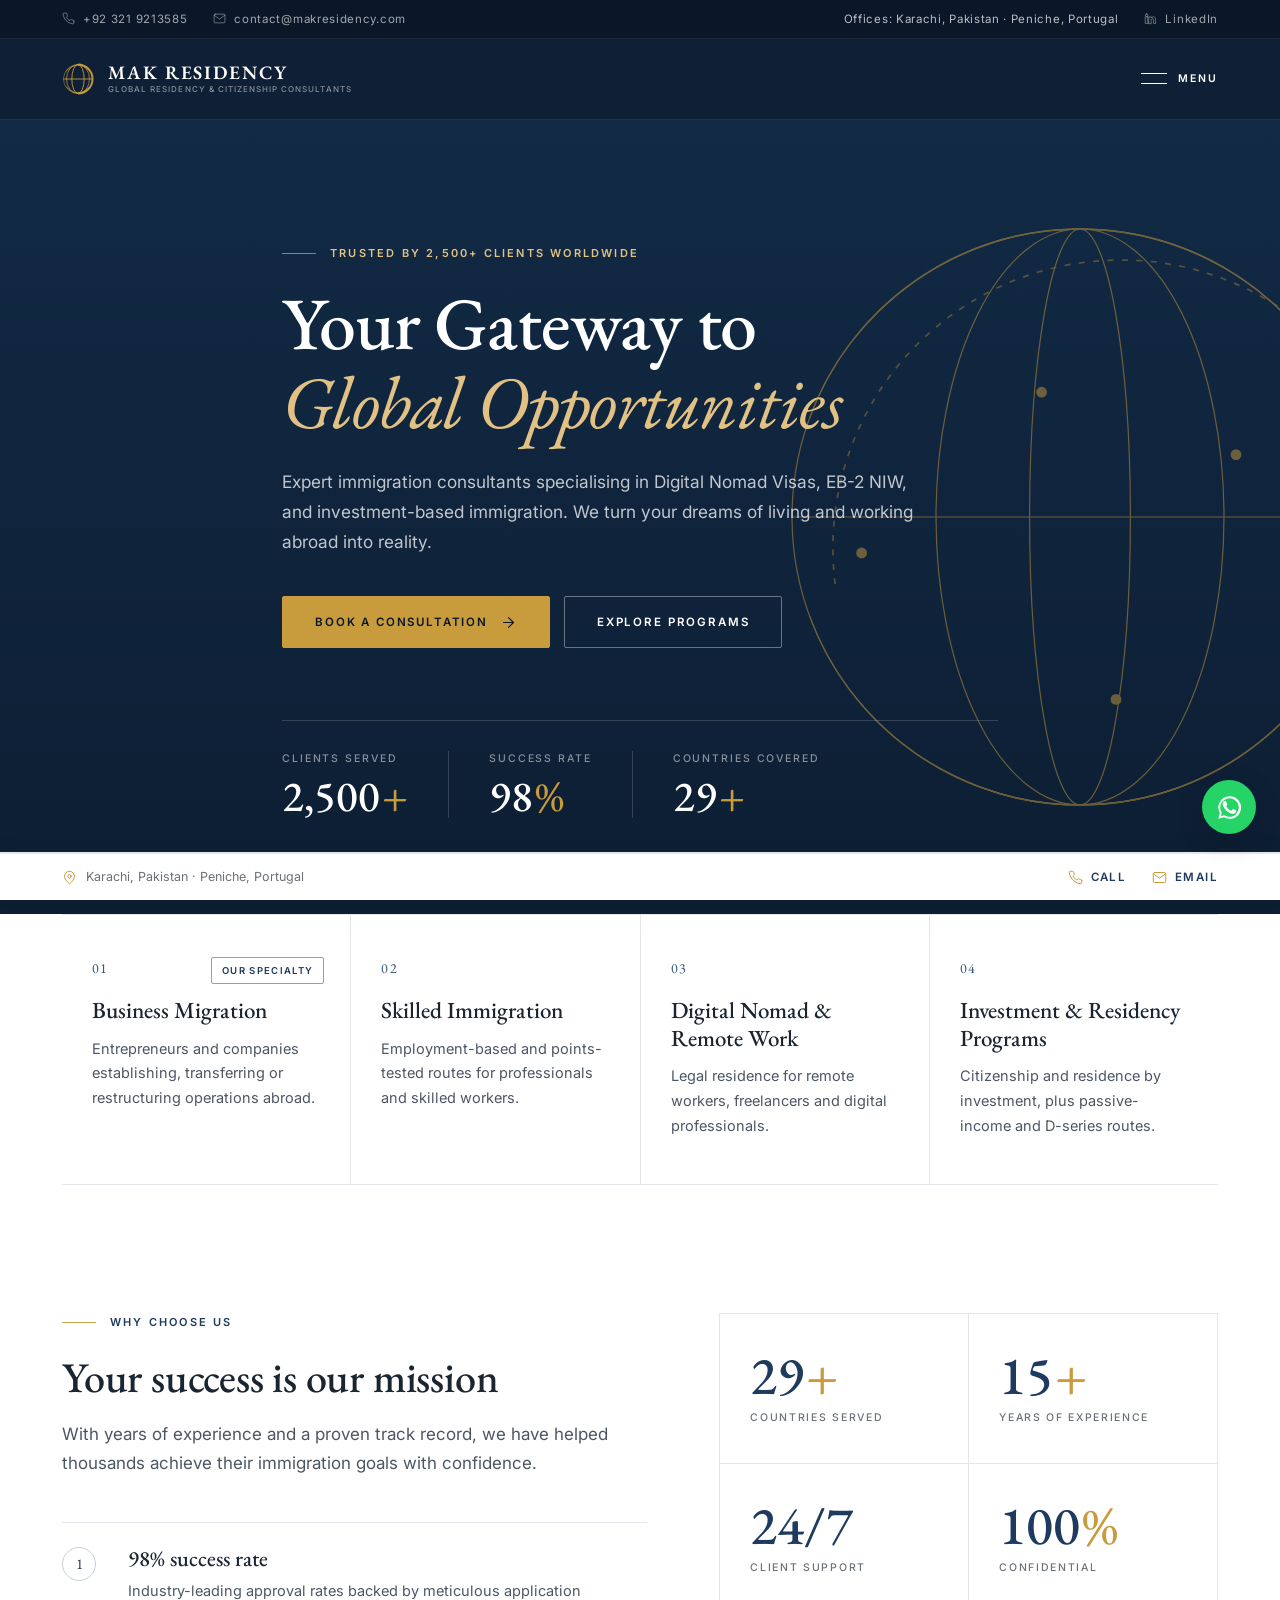
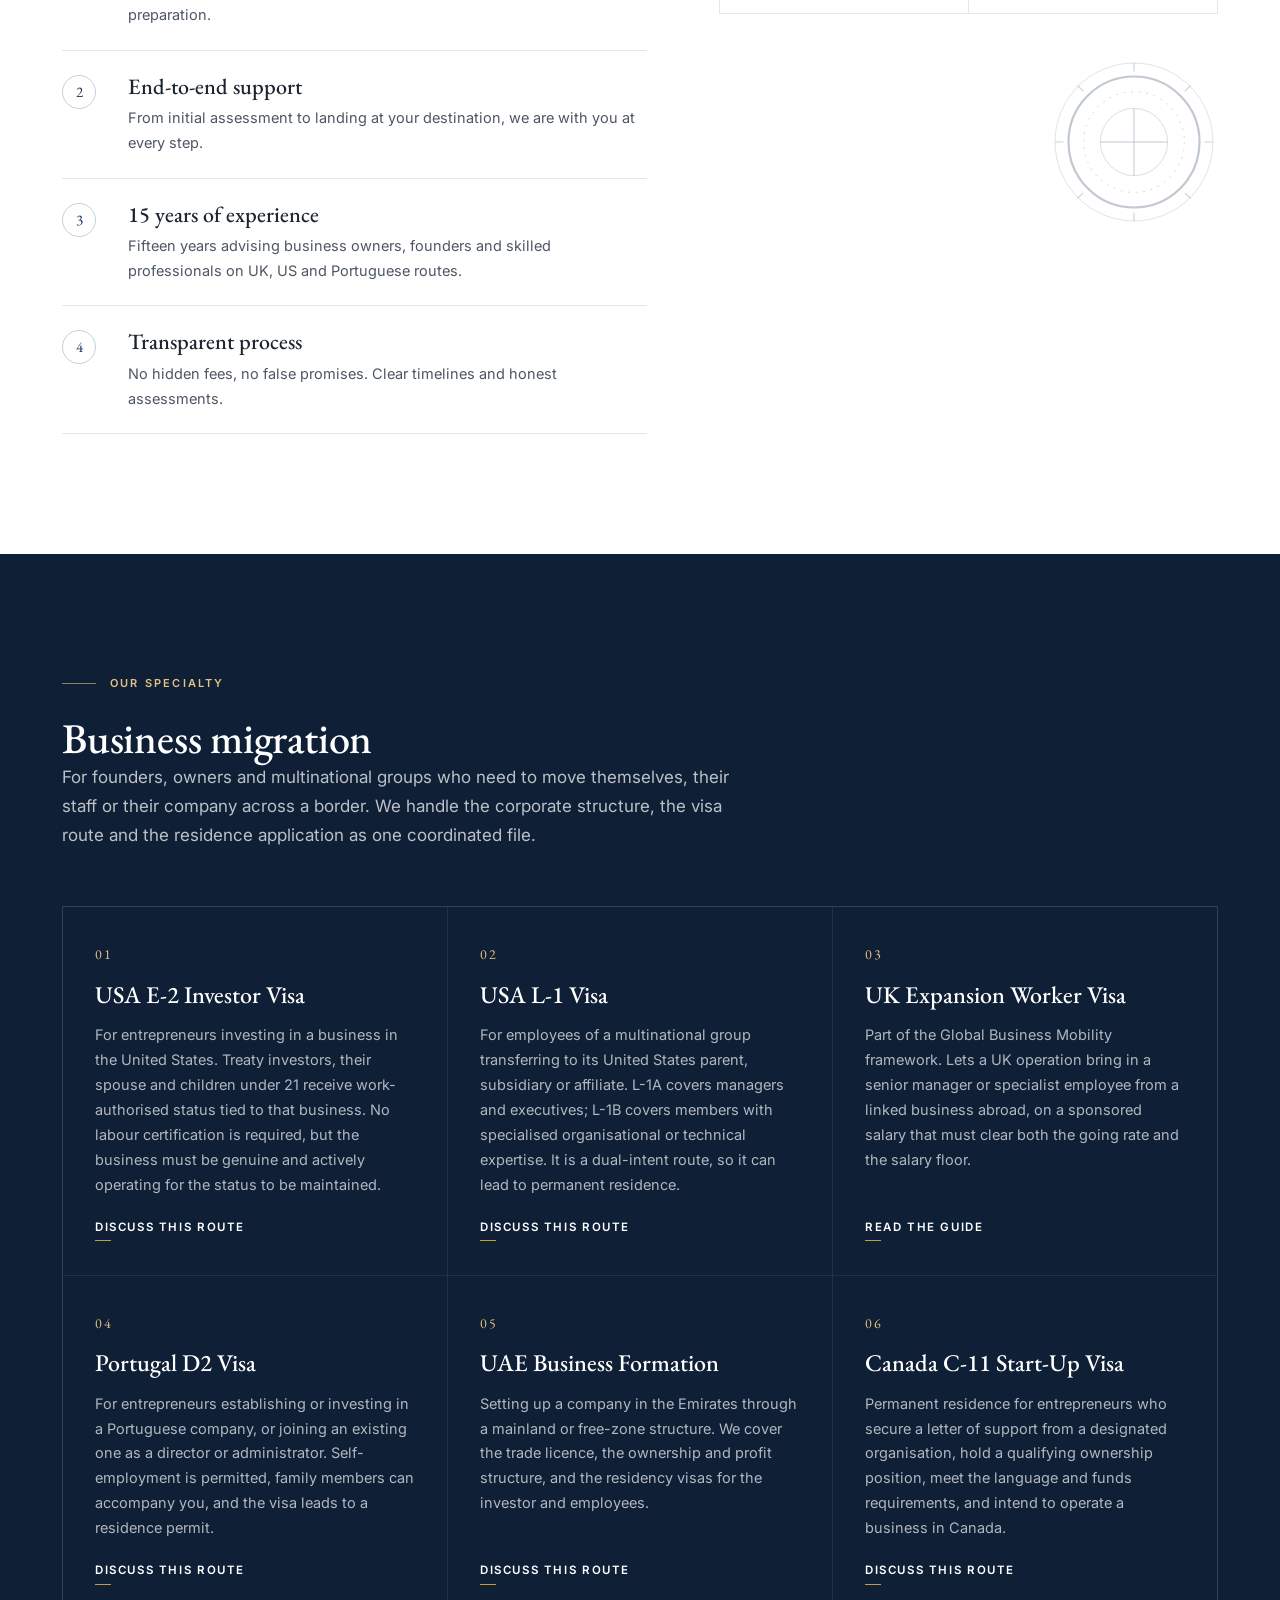
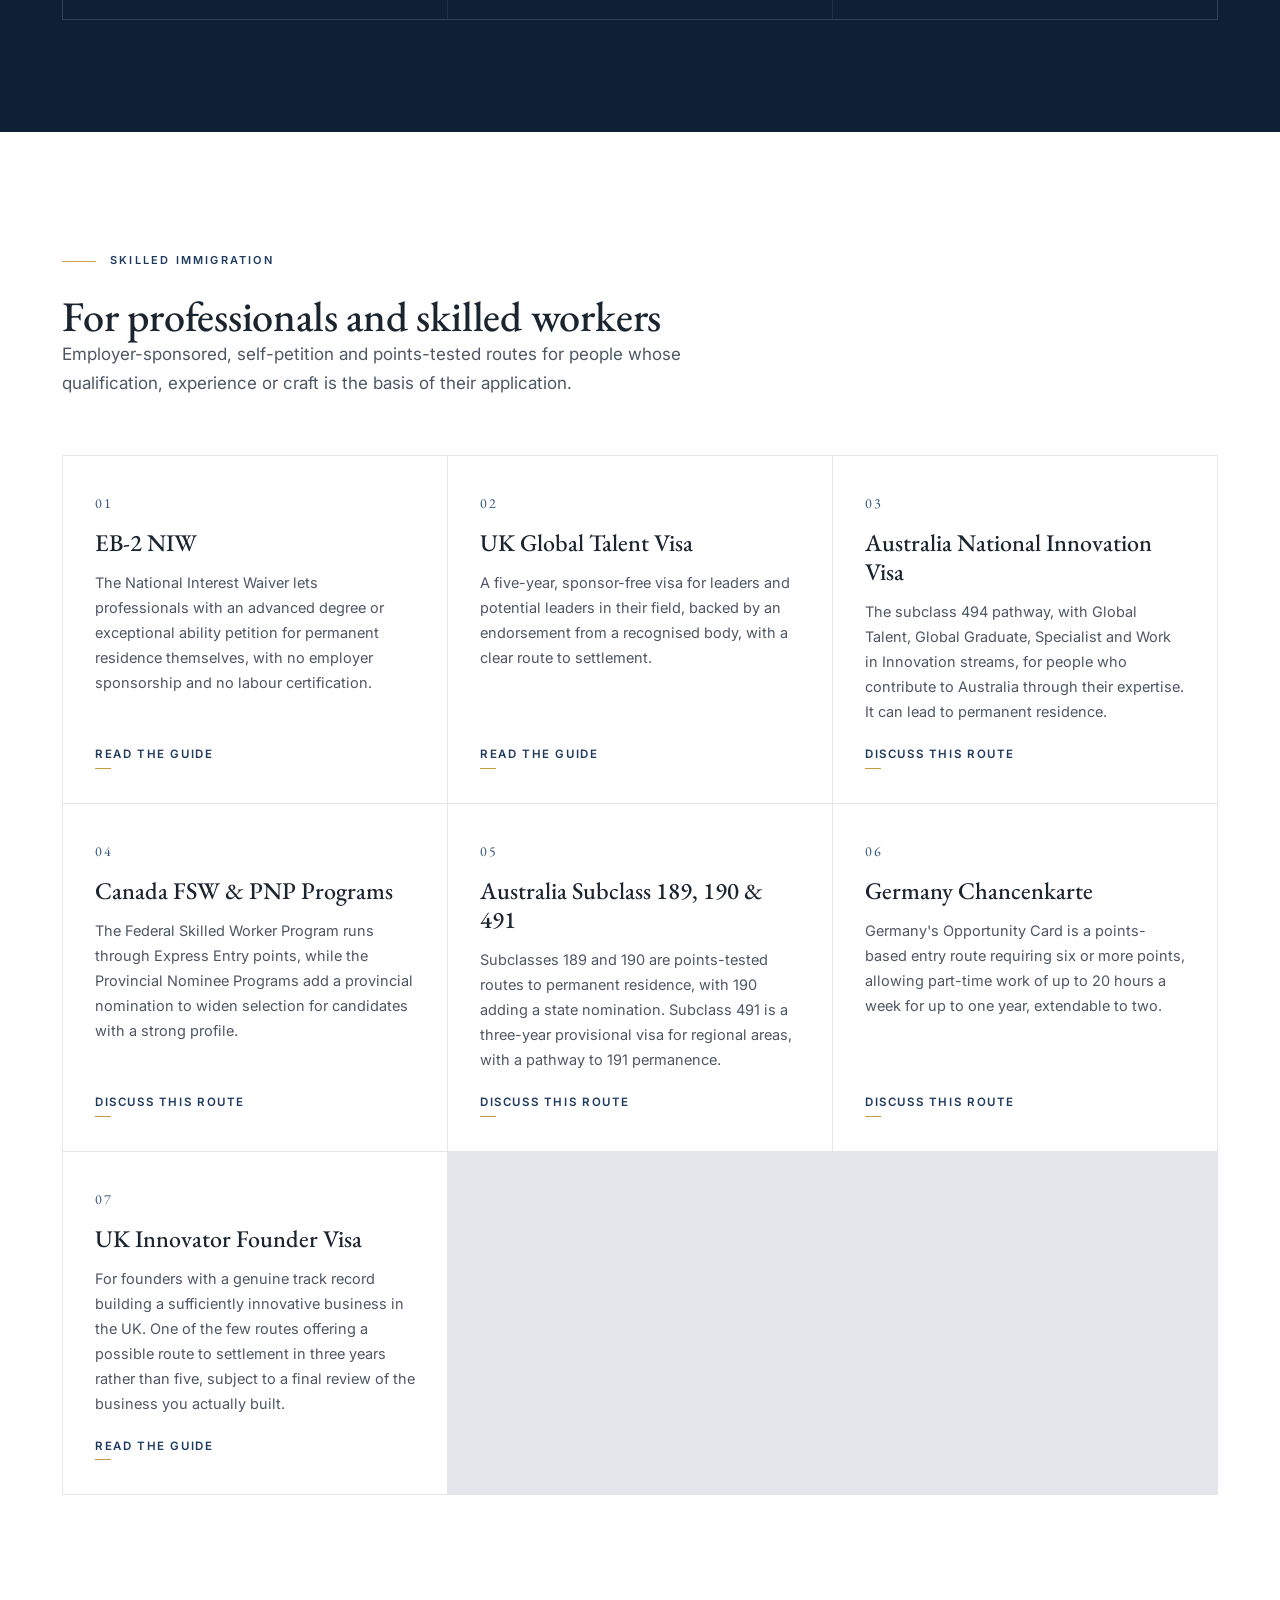
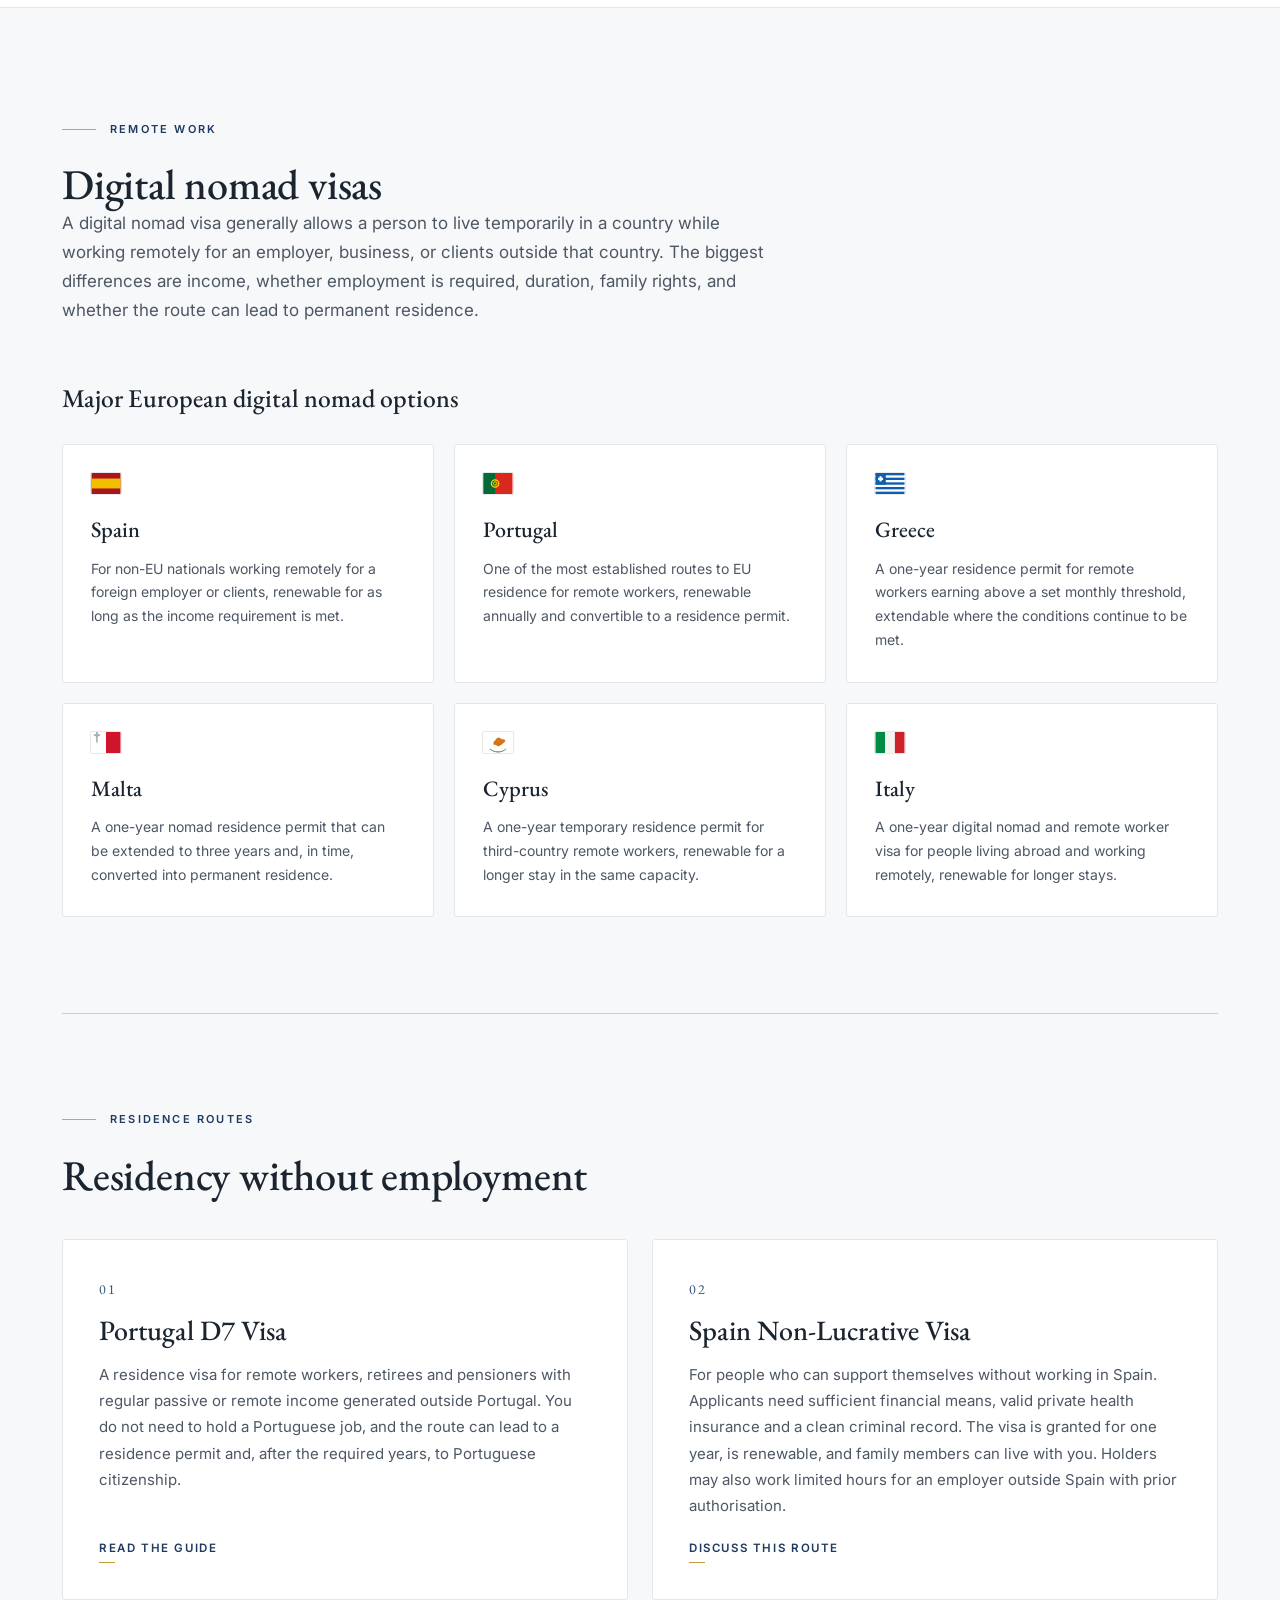
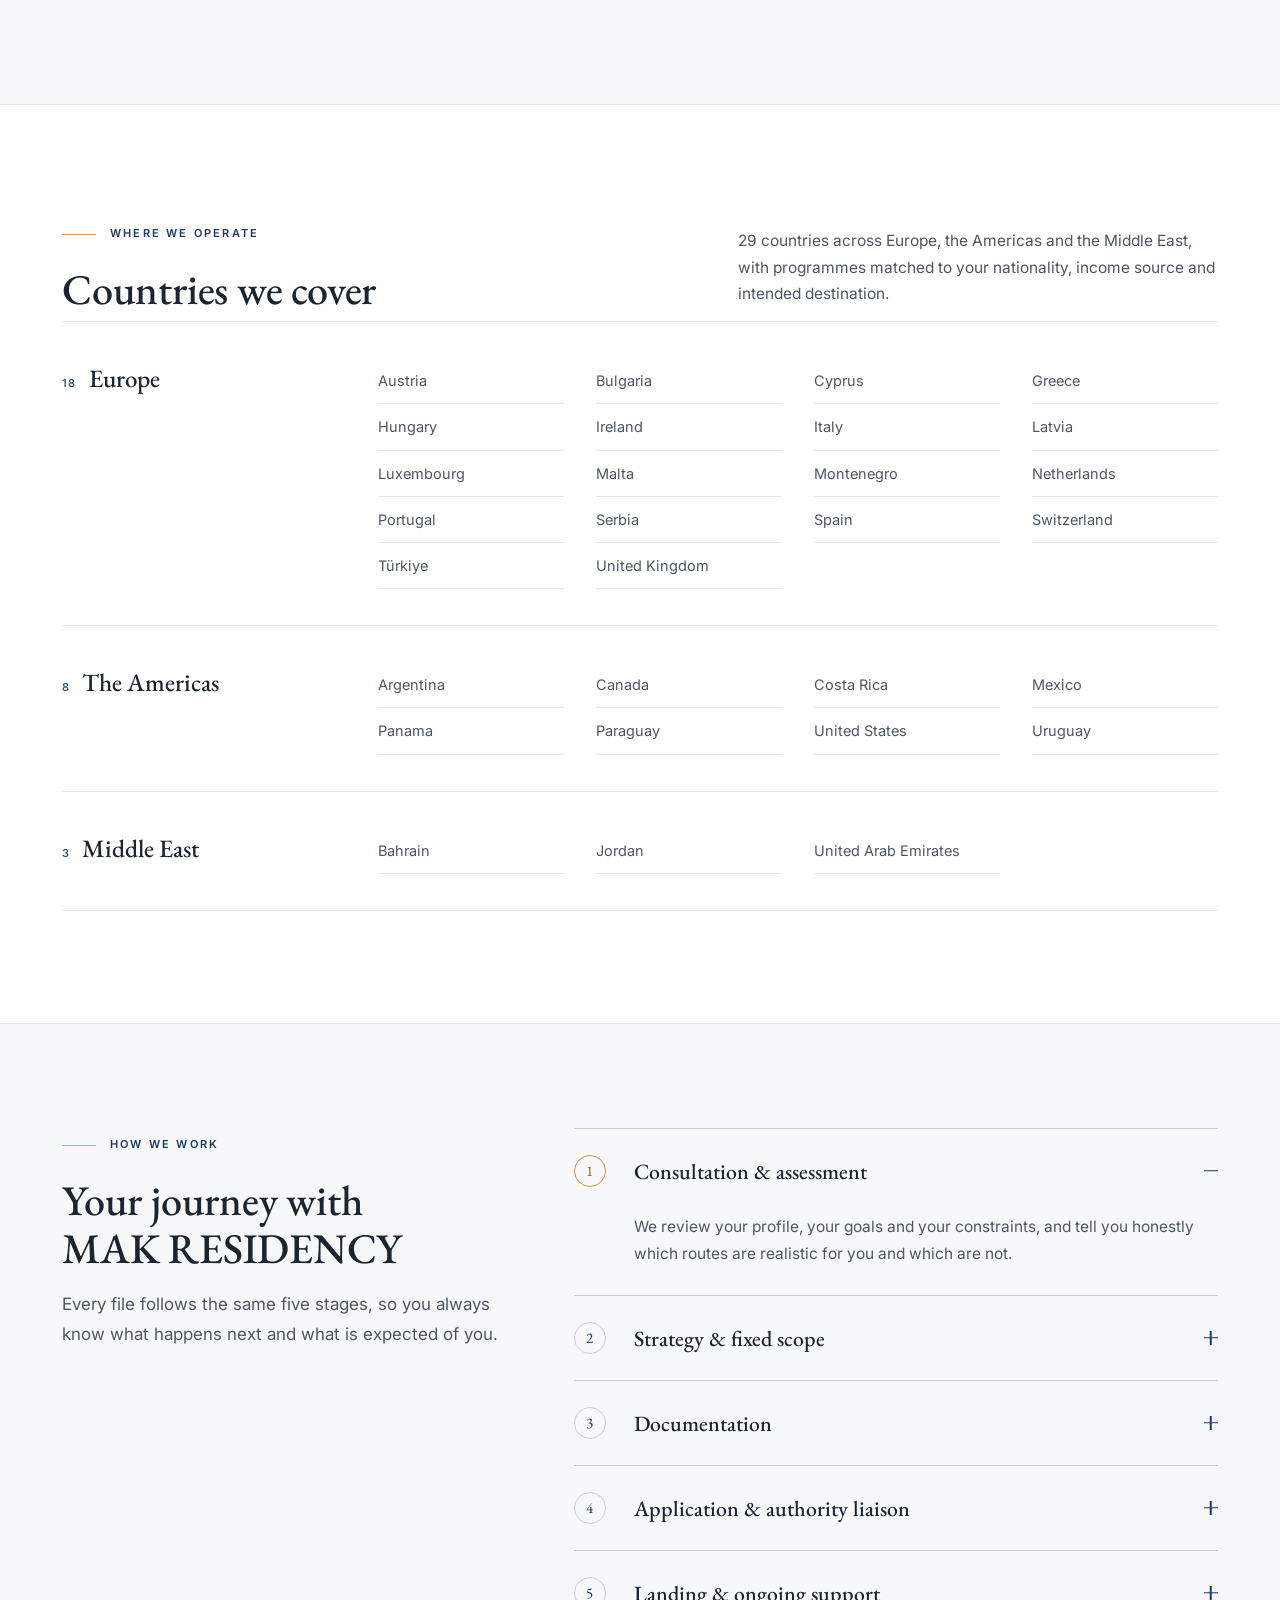
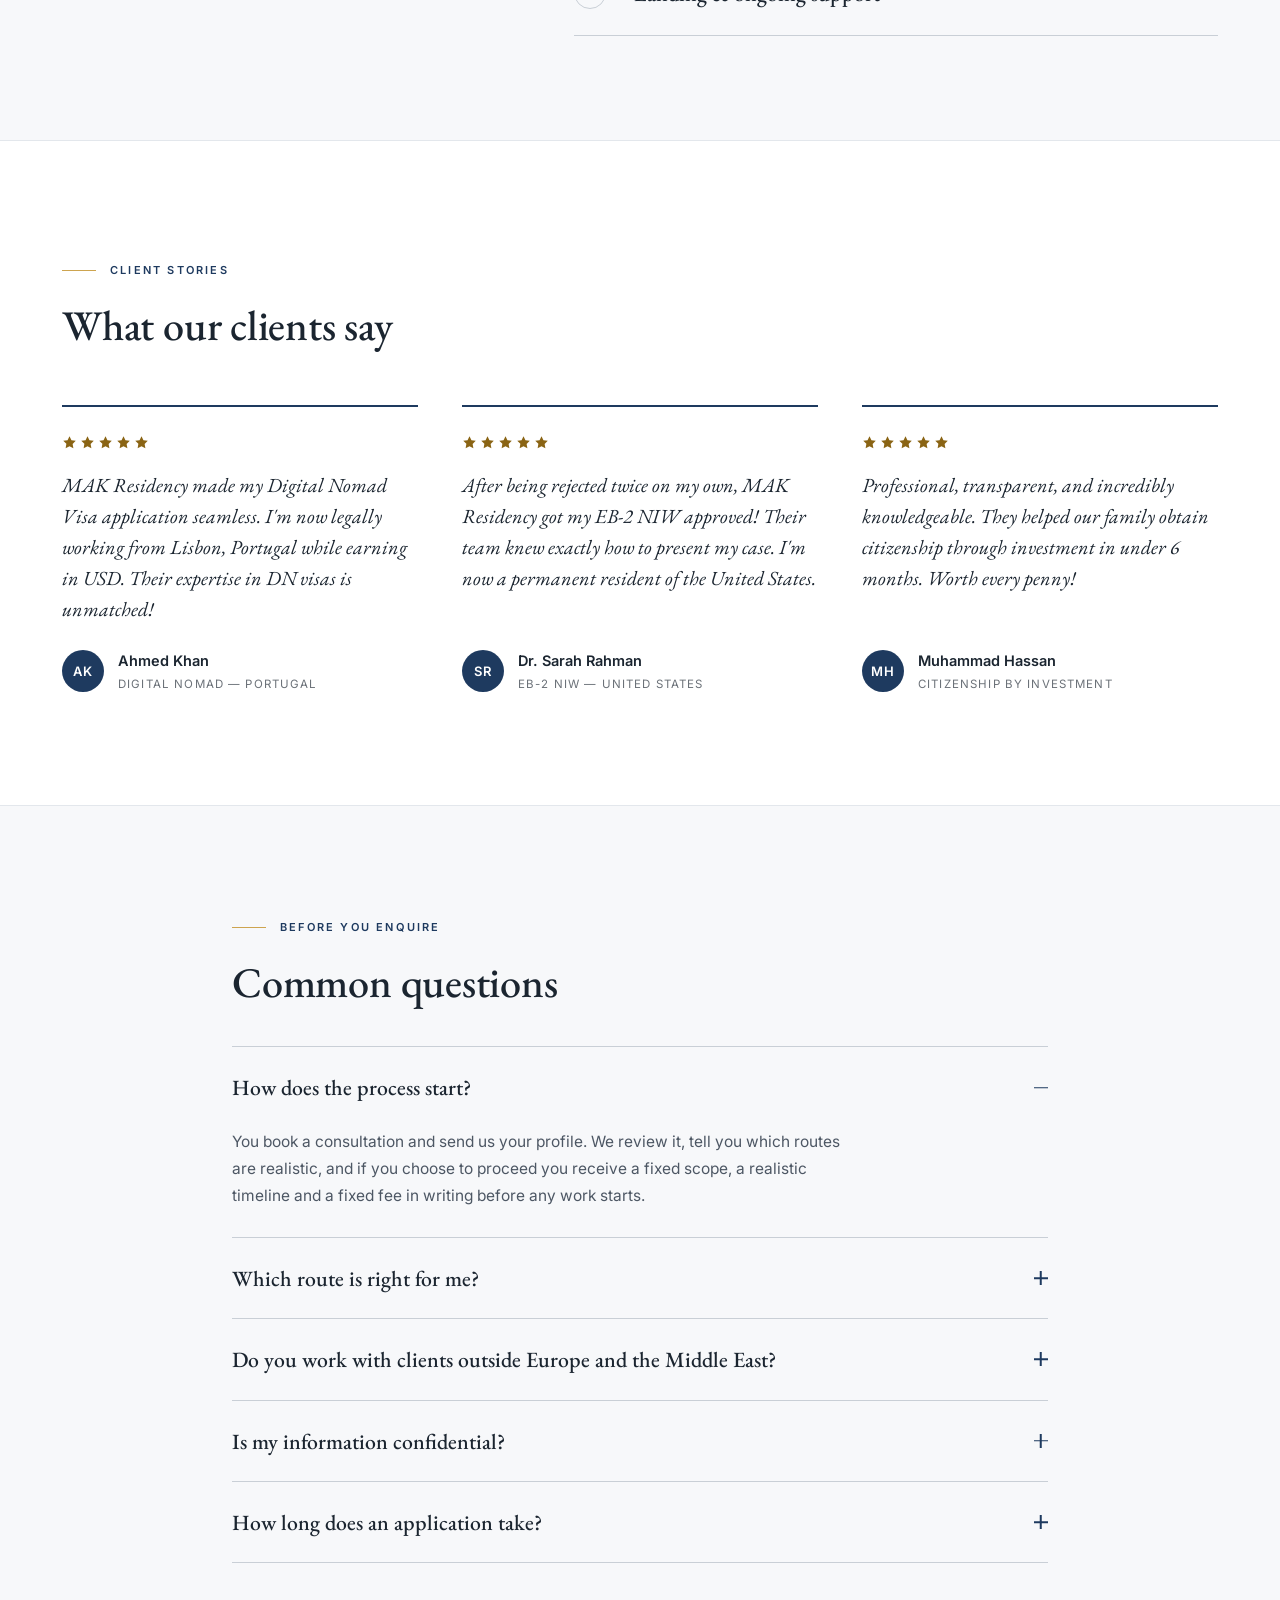
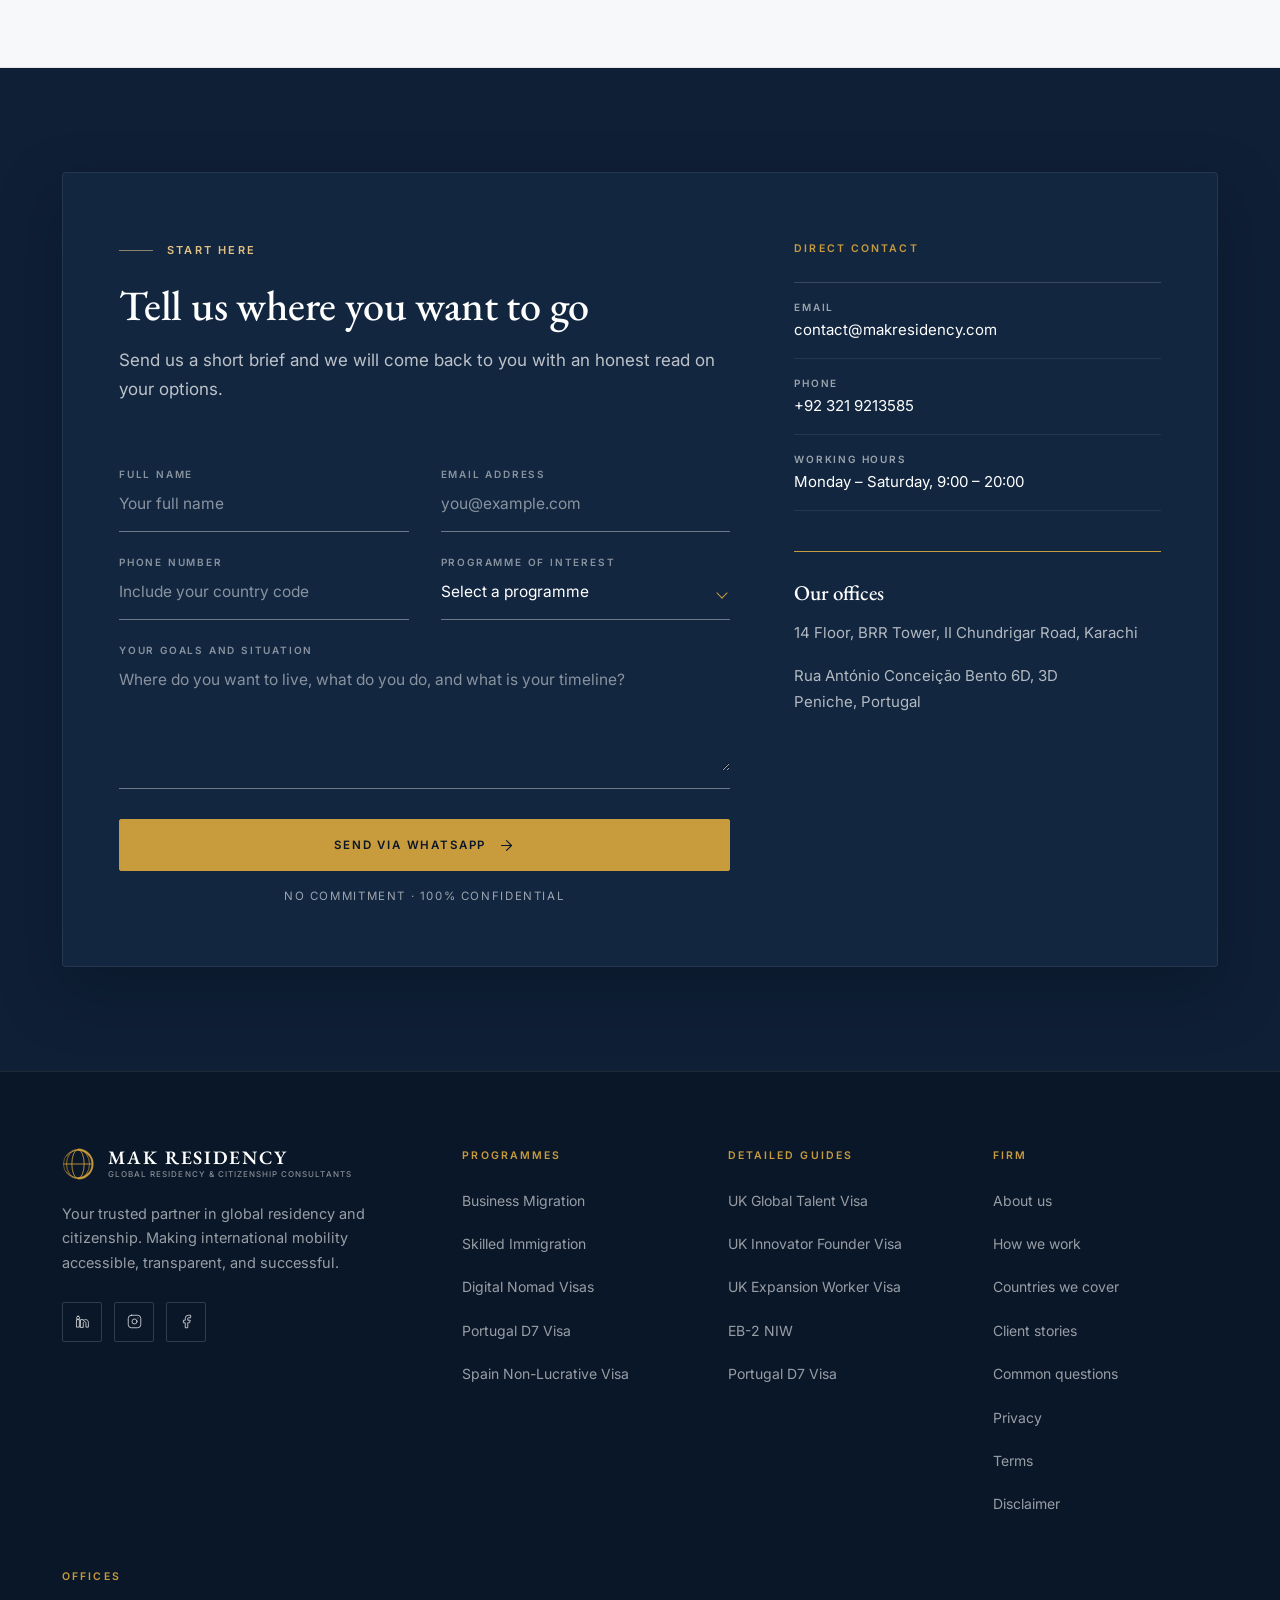
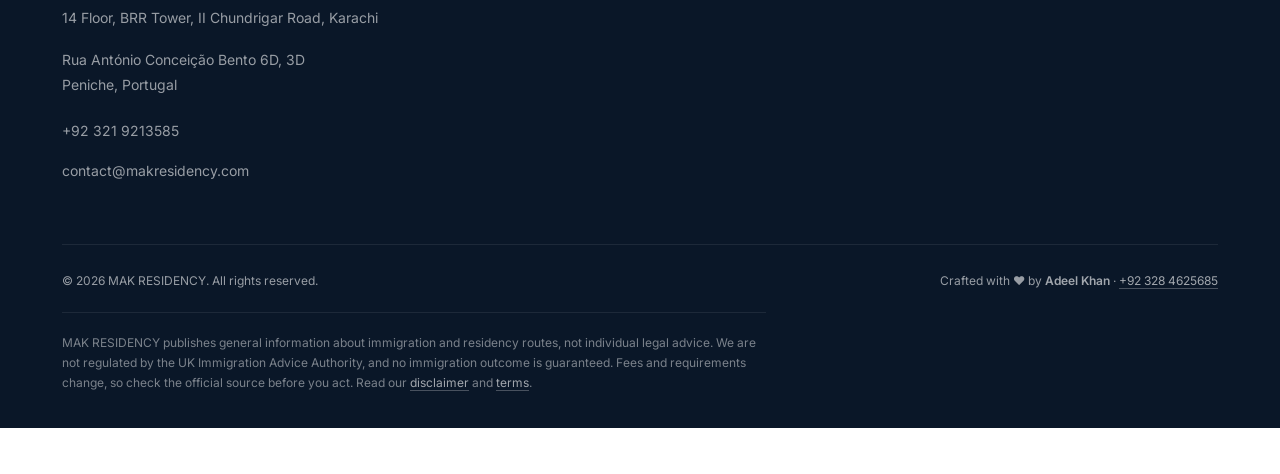
==== commit da9e57d4: "Add Google Tag Manager and correct contact number - Install GTM container GTM-MFCZLWBB (head script " ====
--- a/index.html
+++ b/index.html
@@ -1,6 +1,13 @@
 <!DOCTYPE html>
 <html lang="en">
 <head>
+    <!-- Google Tag Manager -->
+    <script>(function(w,d,s,l,i){w[l]=w[l]||[];w[l].push({'gtm.start':
+        new Date().getTime(),event:'gtm.js'});var f=d.getElementsByTagName(s)[0],
+        j=d.createElement(s),dl=l!='dataLayer'?'&l='+l:'';j.async=true;j.src=
+        'https://www.googletagmanager.com/gtm.js?id='+i+dl;f.parentNode.insertBefore(j,f);
+    })(window,document,'script','dataLayer','GTM-MFCZLWBB');</script>
+    <!-- End Google Tag Manager -->
     <meta charset="UTF-8">
     <meta name="viewport" content="width=device-width, initial-scale=1.0">
     <meta name="robots" content="index, follow, max-image-preview:large, max-snippet:-1">
@@ -51,7 +58,7 @@
           "foundingDate": "2011",
           "logo": { "@type": "ImageObject", "url": "https://makresidency.com/favicon.svg" },
           "image": { "@type": "ImageObject", "url": "https://makresidency.com/assets/og-image.png", "width": 1200, "height": 630 },
-          "telephone": "+92-321-9213538",
+          "telephone": "+92-321-9213585",
           "email": "contact@makresidency.com",
       "location": [
         {
@@ -90,7 +97,7 @@
             {
               "@type": "ContactPoint",
               "contactType": "Enquiries",
-          "telephone": "+92-321-9213538",
+          "telephone": "+92-321-9213585",
               "email": "contact@makresidency.com",
               "availableLanguage": ["en", "ur", "pa", "hi", "ar"],
               "areaServed": ["AE", "SA", "BH", "QA", "KW", "OM"]
@@ -113,6 +120,10 @@
     <script>document.documentElement.className += ' js';</script>
 </head>
 <body>
+<!-- Google Tag Manager (noscript) -->
+<noscript><iframe src="https://www.googletagmanager.com/ns.html?id=GTM-MFCZLWBB"
+height="0" width="0" style="display:none;visibility:hidden"></iframe></noscript>
+<!-- End Google Tag Manager (noscript) -->
 
 <a class="skip-link" href="#main">Skip to content</a>
 
@@ -158,9 +169,9 @@
     <div class="utility-bar">
         <div class="container utility-inner">
             <div class="utility-group">
-                <a class="utility-link" href="tel:+923219213538">
+                <a class="utility-link" href="tel:+923219213585">
                     <svg class="icon" viewBox="0 0 24 24" aria-hidden="true" focusable="false"><path d="M22 16.92v3a2 2 0 0 1-2.18 2 19.79 19.79 0 0 1-8.63-3.07 19.5 19.5 0 0 1-6-6 19.79 19.79 0 0 1-3.07-8.67A2 2 0 0 1 4.11 2h3a2 2 0 0 1 2 1.72c.13.96.36 1.9.7 2.81a2 2 0 0 1-.45 2.11L8.09 9.91a16 16 0 0 0 6 6l1.27-1.27a2 2 0 0 1 2.11-.45c.91.34 1.85.57 2.81.7A2 2 0 0 1 22 16.92z"/></svg>
-                    <span>+92 321 9213538</span>
+                    <span>+92 321 9213585</span>
                 </a>
                 <a class="utility-link" href="mailto:contact@makresidency.com">
                     <svg class="icon" viewBox="0 0 24 24" aria-hidden="true" focusable="false"><path d="M4 4h16c1.1 0 2 .9 2 2v12c0 1.1-.9 2-2 2H4c-1.1 0-2-.9-2-2V6c0-1.1.9-2 2-2z"/><path d="M22 6l-10 7L2 6"/></svg>
@@ -870,9 +881,9 @@
                         </a>
                     </li>
                     <li>
-                        <a href="https://wa.me/923219213538" target="_blank" rel="noopener noreferrer">
+                        <a href="https://wa.me/923219213585" target="_blank" rel="noopener noreferrer">
                             <span class="contact-list-label">Phone</span>
-                            <span class="contact-list-value">+92 321 9213538</span>
+                            <span class="contact-list-value">+92 321 9213585</span>
                         </a>
                     </li>
                     <li>
@@ -986,7 +997,7 @@
                     Peniche, Portugal
                 </address>
                 <ul class="footer-contact">
-                    <li><a href="tel:+923219213538">+92 321 9213538</a></li>
+                    <li><a href="tel:+923219213585">+92 321 9213585</a></li>
                     <li><a href="mailto:contact@makresidency.com">contact@makresidency.com</a></li>
                 </ul>
             </div>
@@ -1002,7 +1013,7 @@
 </footer>
 
 <!-- ========================= Floating actions ========================= -->
-    <a class="whatsapp-float" href="https://wa.me/923219213538" target="_blank" rel="noopener noreferrer" aria-label="Chat with us on WhatsApp">
+    <a class="whatsapp-float" href="https://wa.me/923219213585" target="_blank" rel="noopener noreferrer" aria-label="Chat with us on WhatsApp">
     <svg viewBox="0 0 24 24" aria-hidden="true" focusable="false"><path d="M17.5 14.4c-.3-.1-1.8-.9-2-1-.3-.1-.5-.1-.7.1-.2.3-.8 1-.9 1.2-.2.2-.3.2-.6.1-.3-.2-1.3-.5-2.4-1.5-.9-.8-1.5-1.8-1.7-2.1-.2-.3 0-.4.1-.6l.5-.5c.1-.2.2-.3.3-.5 0-.2 0-.4-.1-.5l-1-2.3c-.2-.6-.5-.5-.7-.5h-.6c-.2 0-.5.1-.8.4-.3.3-1 1-1 2.5s1.1 2.9 1.2 3.1c.2.2 2.1 3.2 5.1 4.5.7.3 1.3.5 1.7.6.7.2 1.4.2 1.9.1.6-.1 1.8-.7 2-1.4.2-.7.2-1.3.2-1.4-.1-.2-.3-.3-.5-.4zM12 2a10 10 0 0 0-8.6 15L2 22l5.2-1.4A10 10 0 1 0 12 2zm0 18.2a8.2 8.2 0 0 1-4.2-1.2l-.3-.2-3.1.8.8-3-.2-.3a8.2 8.2 0 1 1 7 3.9z"/></svg>
 </a>
 
@@ -1027,7 +1038,7 @@
                     <span>Karachi, Pakistan &middot; Peniche, Portugal</span>
             </span>
             <span class="dock-actions">
-                <a class="dock-link" href="tel:+923219213538">
+                <a class="dock-link" href="tel:+923219213585">
                     <svg class="icon" viewBox="0 0 24 24" aria-hidden="true" focusable="false"><path d="M22 16.9v3a2 2 0 0 1-2.2 2 19.8 19.8 0 0 1-8.6-3.1 19.5 19.5 0 0 1-6-6A19.8 19.8 0 0 1 2.1 4.1 2 2 0 0 1 4.1 2h3a2 2 0 0 1 2 1.7c.1 1 .4 1.9.7 2.8a2 2 0 0 1-.5 2.1L8.1 9.9a16 16 0 0 0 6 6l1.3-1.3a2 2 0 0 1 2.1-.4c.9.3 1.9.6 2.8.7a2 2 0 0 1 1.7 2z"/></svg>
                     <span>Call</span>
                 </a>
